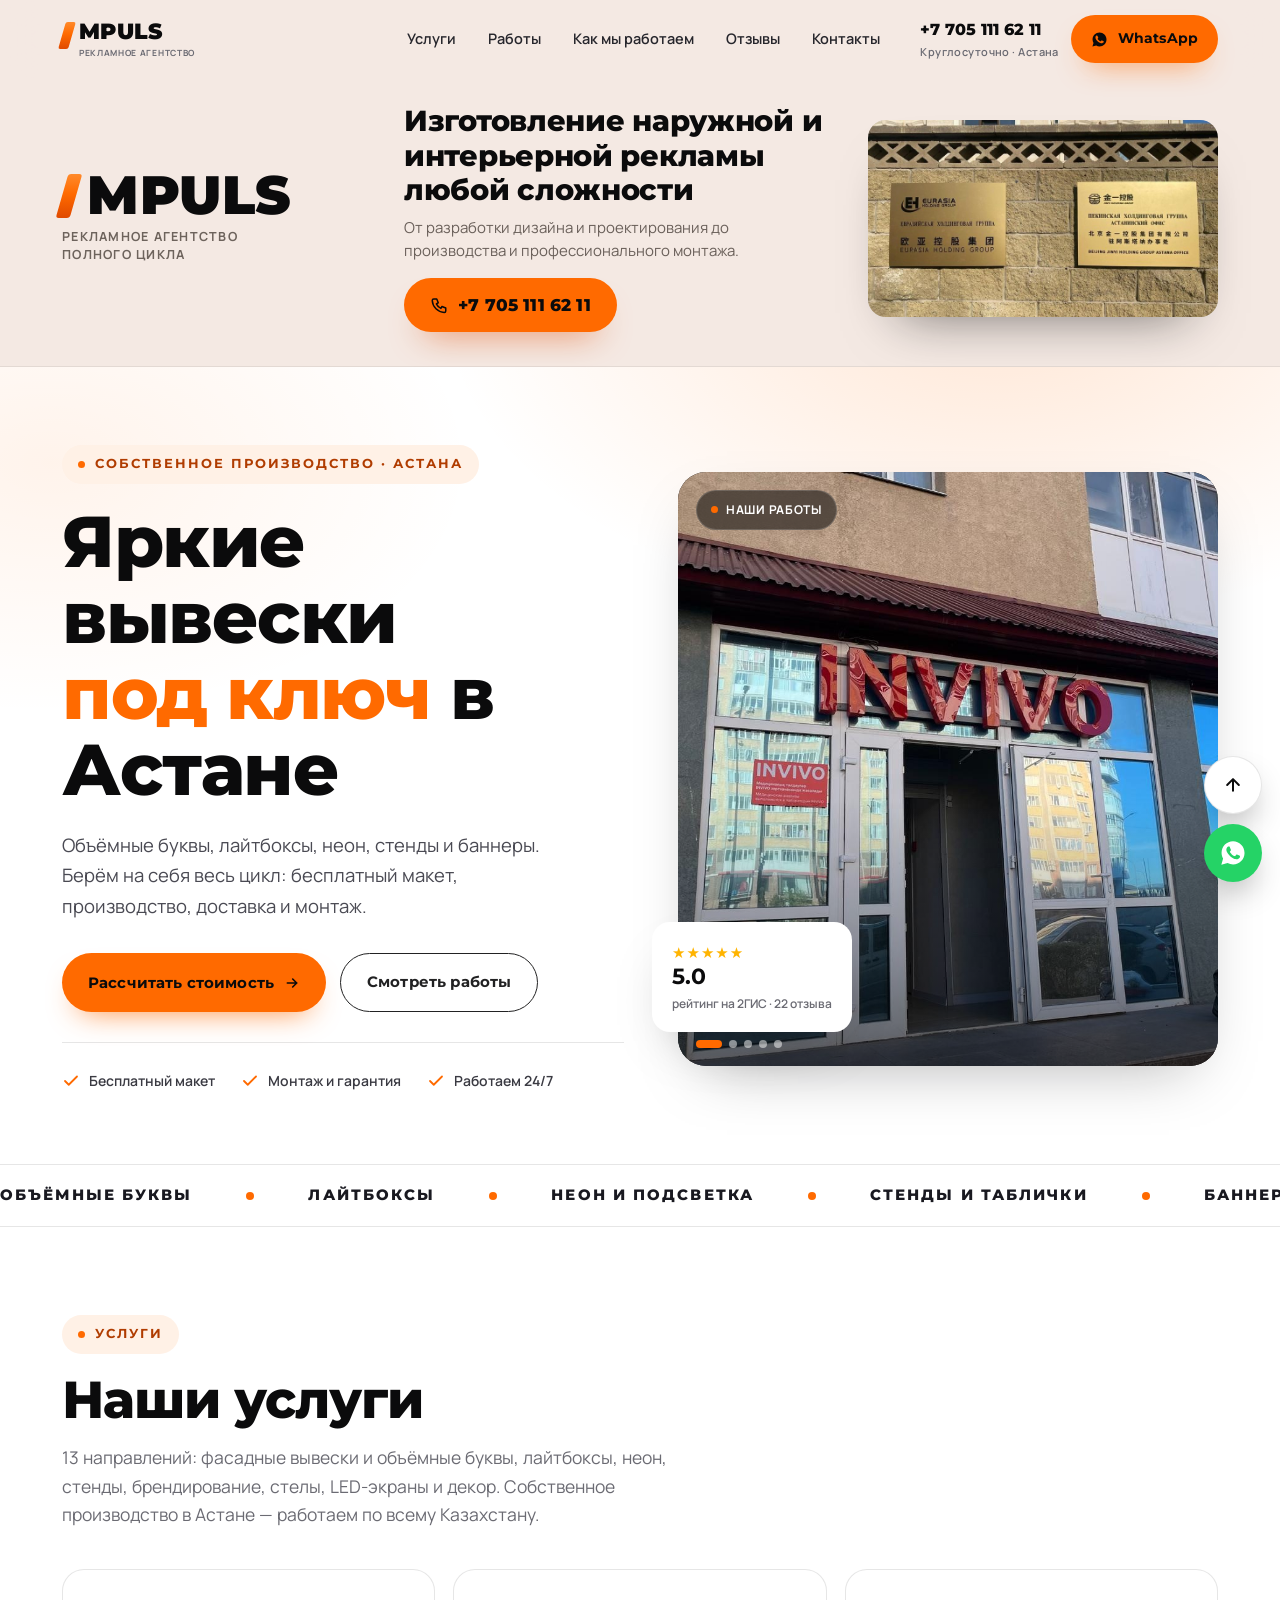
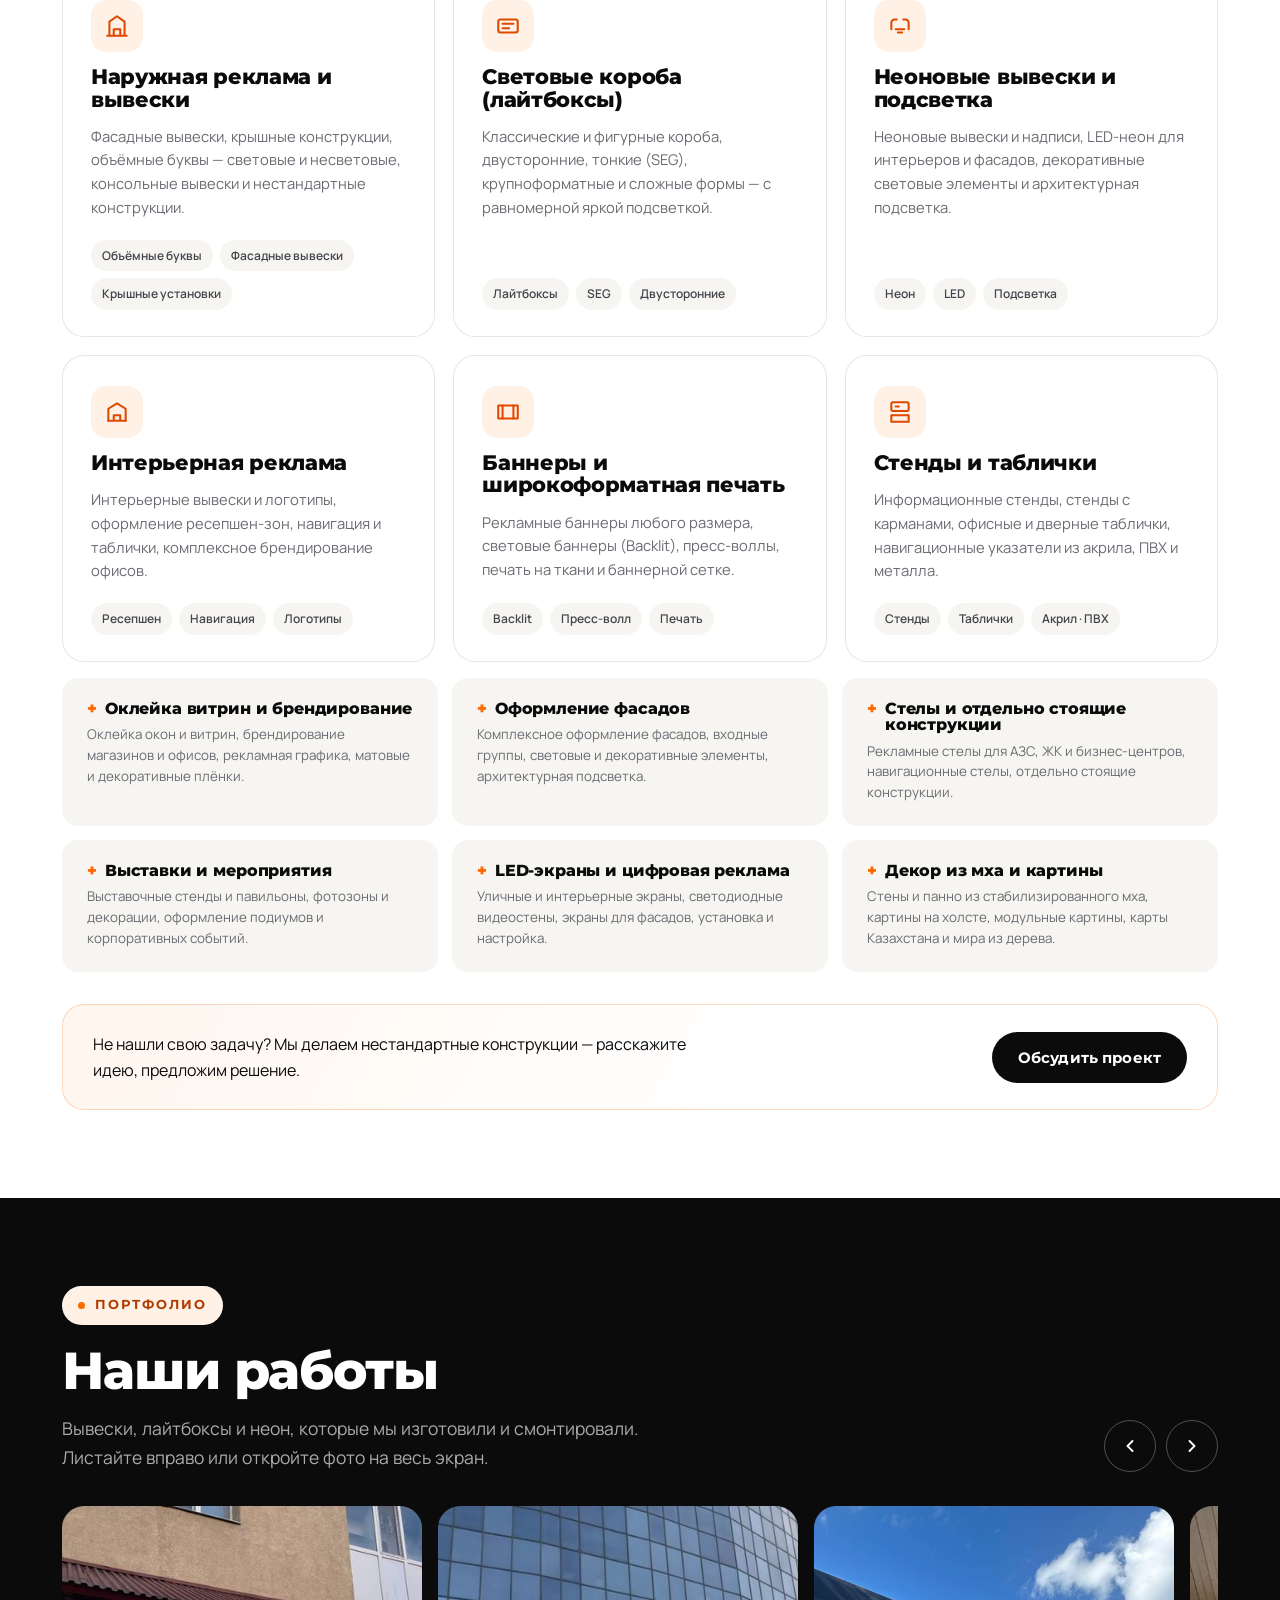
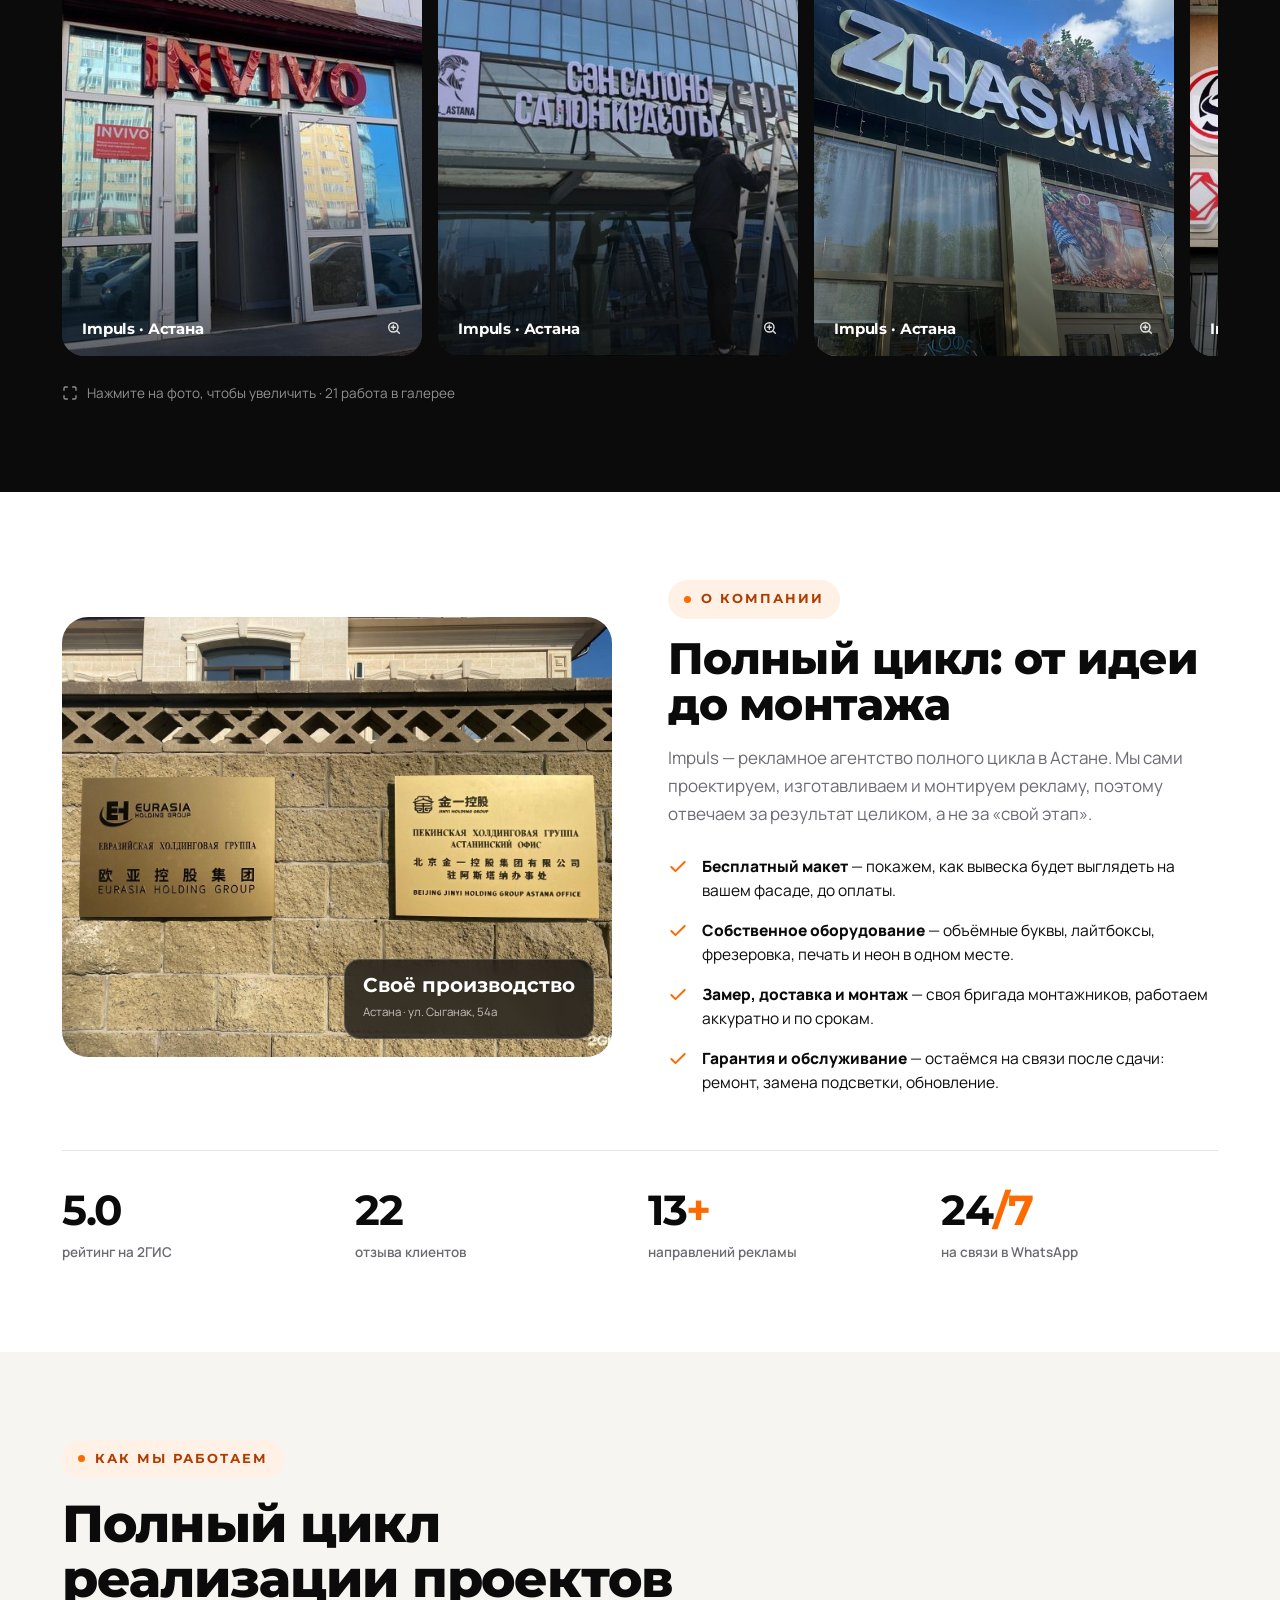
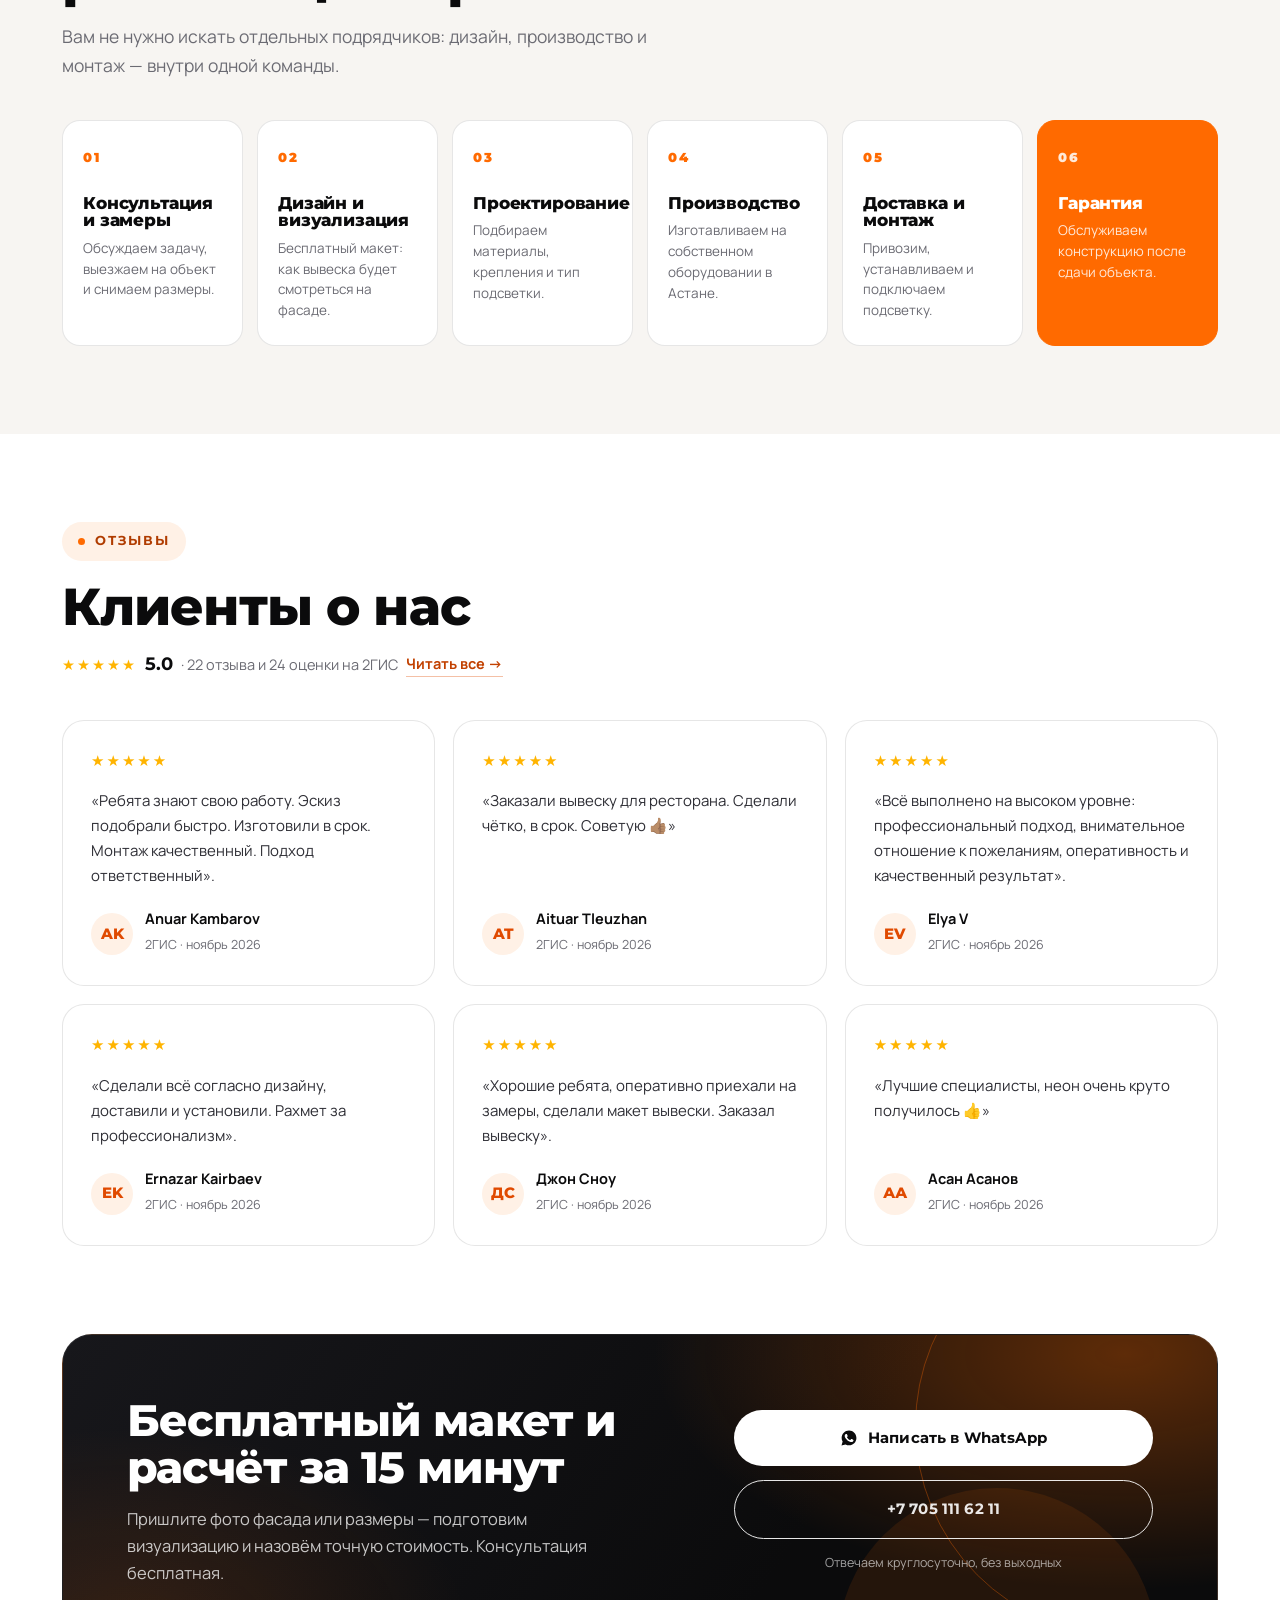
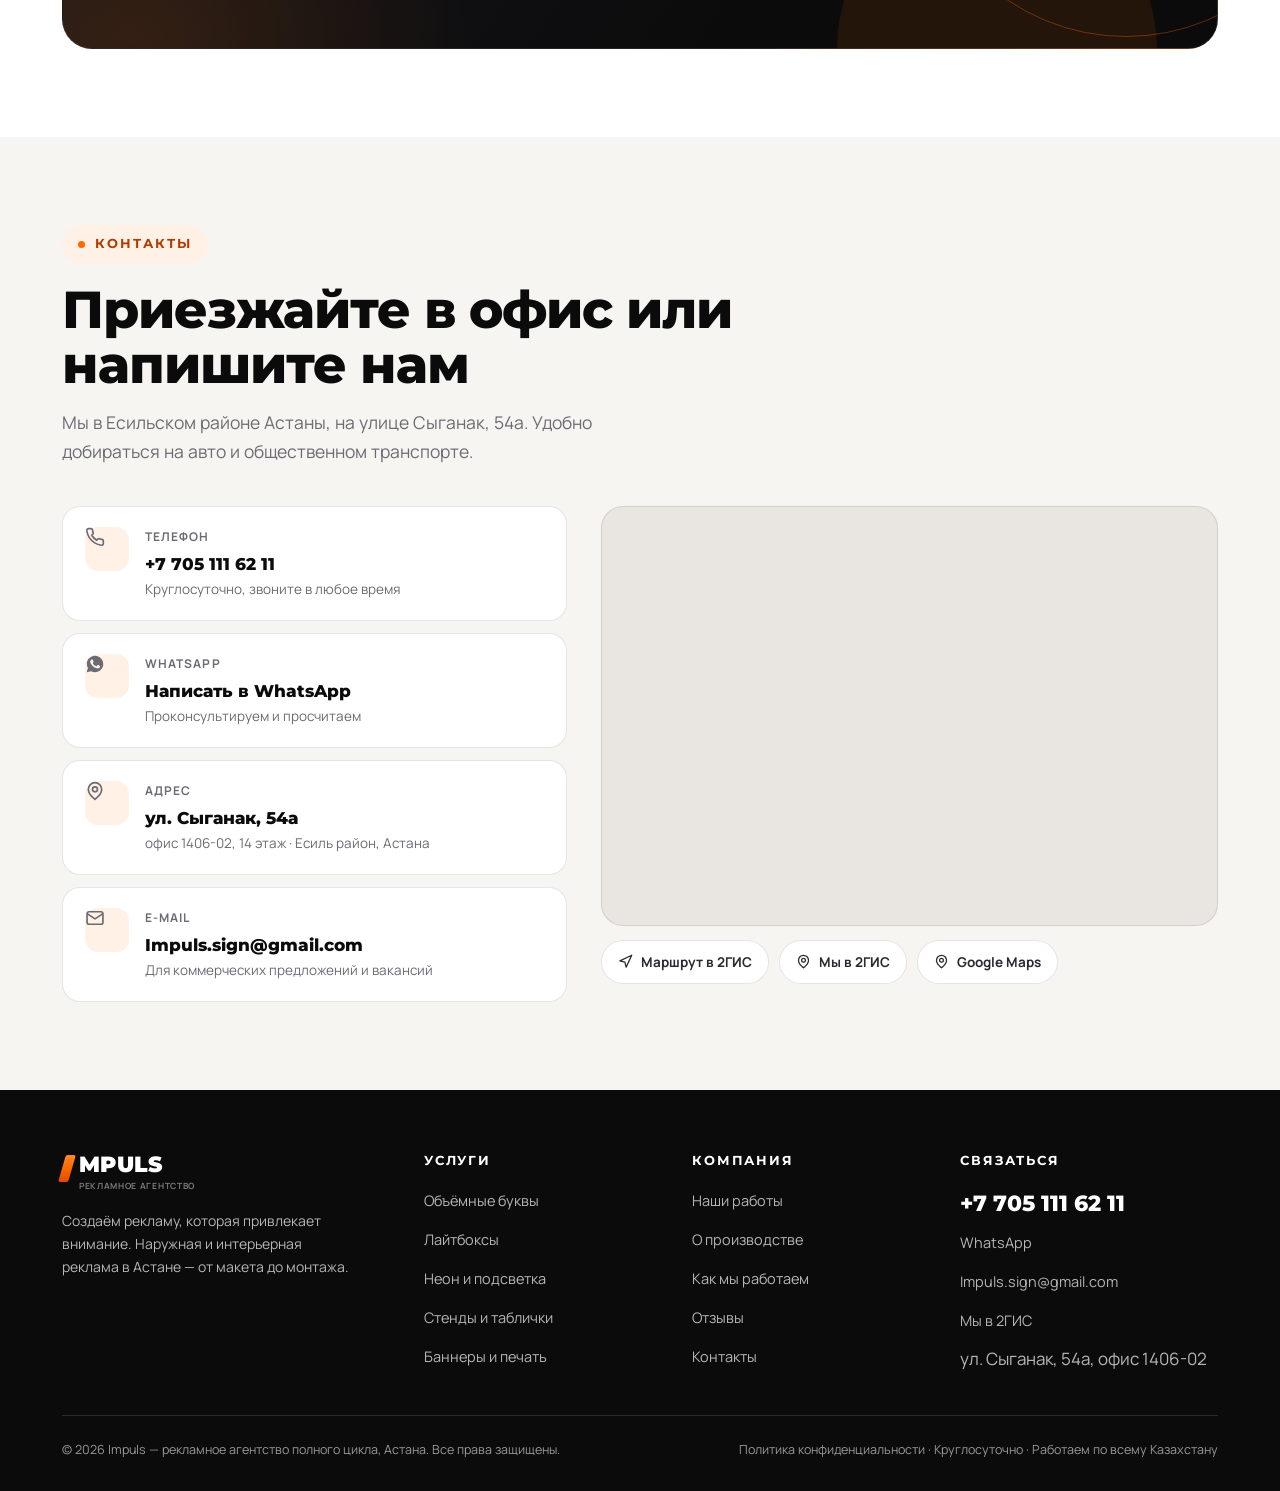
==== index.html @ c4c1d55e "Impuls landing: static site" ====
<!DOCTYPE html>
<html lang="ru">
<head>
<meta charset="utf-8">
<meta name="viewport" content="width=device-width, initial-scale=1">
<title>Impuls — вывески, лайтбоксы и наружная реклама под ключ в Астане</title>
<meta name="description" content="Impuls — рекламное агентство полного цикла в Астане. Объёмные буквы, лайтбоксы, неон, стенды, баннеры и LED-экраны. Собственное производство, бесплатный макет, монтаж и гарантия. ☎ +7 705 111 62 11">
<meta name="keywords" content="вывески Астана, объёмные буквы Астана, лайтбоксы Астана, неон Астана, наружная реклама Астана, изготовление вывесок, рекламное агентство Астана, стенды, баннеры, LED-экраны">
<meta name="theme-color" content="#0b0b0c">
<meta name="format-detection" content="telephone=no">
<link rel="canonical" href="https://impuls.kz/">

<meta property="og:type" content="website">
<meta property="og:locale" content="ru_KZ">
<meta property="og:site_name" content="Impuls">
<meta property="og:title" content="Impuls — яркие вывески под ключ в Астане">
<meta property="og:description" content="Объёмные буквы, лайтбоксы, неон, стенды и баннеры. Собственное производство, бесплатный макет, монтаж и гарантия. Работаем 24/7.">
<meta property="og:image" content="https://impuls.kz/assets/og-image.jpg">
<meta property="og:url" content="https://impuls.kz/">
<meta name="twitter:card" content="summary_large_image">

<link rel="icon" href="assets/favicon.svg" type="image/svg+xml">
<link rel="apple-touch-icon" href="assets/apple-touch-icon.png">
<link rel="manifest" href="site.webmanifest">

<link rel="preconnect" href="https://fonts.googleapis.com">
<link rel="preconnect" href="https://fonts.gstatic.com" crossorigin>
<link href="https://fonts.googleapis.com/css2?family=Manrope:wght@400;500;600;700;800&family=Montserrat:wght@700;800;900&display=swap" rel="stylesheet">
<link rel="stylesheet" href="assets/css/style.css">

<script type="application/ld+json">
{
  "@context": "https://schema.org",
  "@type": "AdvertisingAgency",
  "name": "Impuls",
  "alternateName": "Импульс — рекламное агентство полного цикла",
  "description": "Изготовление наружной и интерьерной рекламы в Астане: объёмные буквы, лайтбоксы, неон, стенды, баннеры, LED-экраны. Собственное производство, бесплатный макет, монтаж, гарантия.",
  "url": "https://impuls.kz/",
  "telephone": "+77051116211",
  "email": "Impuls.sign@gmail.com",
  "image": "https://impuls.kz/assets/og-image.jpg",
  "priceRange": "₸₸",
  "currenciesAccepted": "KZT",
  "address": {
    "@type": "PostalAddress",
    "streetAddress": "улица Сыганак, 54а, офис 1406-02, 14 этаж",
    "addressLocality": "Астана",
    "addressRegion": "Есиль район",
    "postalCode": "010017",
    "addressCountry": "KZ"
  },
  "geo": { "@type": "GeoCoordinates", "latitude": 51.124297, "longitude": 71.417986 },
  "openingHoursSpecification": {
    "@type": "OpeningHoursSpecification",
    "dayOfWeek": ["Monday","Tuesday","Wednesday","Thursday","Friday","Saturday","Sunday"],
    "opens": "00:00",
    "closes": "23:59"
  },
  "areaServed": { "@type": "City", "name": "Астана" },
  "sameAs": ["https://2gis.kz/astana/firm/70000001118900859"],
  "aggregateRating": { "@type": "AggregateRating", "ratingValue": "5.0", "reviewCount": "22", "bestRating": "5" }
}
</script>
</head>
<body id="top">

<a class="skip-link" href="#services">Перейти к услугам</a>

<!-- ================= HEADER ================= -->
<header class="header" id="header">
  <div class="container header__inner">
    <a class="logo" href="#top">
      <span class="logo__mark" aria-hidden="true"></span>
      <span class="logo__text">MPULS<span class="logo__sub">Рекламное агентство</span></span>
    </a>

    <nav class="nav" aria-label="Основная навигация">
      <a href="#services">Услуги</a>
      <a href="#works">Работы</a>
      <a href="#process">Как мы работаем</a>
      <a href="#reviews">Отзывы</a>
      <a href="#contacts">Контакты</a>
    </nav>

    <div class="header__actions">
      <a class="header__phone" href="tel:+77051116211">
        +7 705 111 62 11
        <span>Круглосуточно · Астана</span>
      </a>
      <a class="btn btn--wa" href="https://wa.me/77051116211?text=%D0%97%D0%B4%D1%80%D0%B0%D0%B2%D1%81%D1%82%D0%B2%D1%83%D0%B9%D1%82%D0%B5%21%20%D0%A5%D0%BE%D1%87%D1%83%20%D1%80%D0%B0%D1%81%D1%81%D1%87%D0%B8%D1%82%D0%B0%D1%82%D1%8C%20%D1%81%D1%82%D0%BE%D0%B8%D0%BC%D0%BE%D1%81%D1%82%D1%8C%20%D0%B2%D1%8B%D0%B2%D0%B5%D1%81%D0%BA%D0%B8" target="_blank" rel="noopener">
        <svg width="17" height="17" viewBox="0 0 24 24" fill="currentColor" aria-hidden="true"><path d="M12.04 2C6.6 2 2.2 6.4 2.2 11.84c0 1.74.46 3.44 1.32 4.94L2 22l5.34-1.4a9.8 9.8 0 0 0 4.7 1.2h.01c5.43 0 9.84-4.4 9.84-9.84C21.89 6.4 17.47 2 12.04 2Zm5.76 13.96c-.24.68-1.4 1.3-1.94 1.38-.5.08-1.12.11-1.8-.11-.42-.13-.96-.31-1.65-.6-2.9-1.25-4.79-4.16-4.93-4.35-.14-.19-1.18-1.57-1.18-3 0-1.42.75-2.12 1.02-2.4.27-.29.58-.36.78-.36.19 0 .39 0 .56.01.18.01.42-.07.66.5.24.58.82 2 .89 2.15.07.14.12.31.02.5-.1.19-.15.31-.29.48-.14.17-.3.38-.43.51-.14.14-.29.29-.12.57.17.29.74 1.22 1.59 1.98 1.09.97 2.01 1.27 2.29 1.41.29.14.46.12.63-.07.17-.19.72-.84.91-1.13.19-.29.39-.24.65-.14.26.09 1.67.79 1.96.93.29.14.48.22.55.34.07.12.07.68-.17 1.36Z"/></svg>
        WhatsApp
      </a>
      <button class="burger" id="burger" aria-label="Открыть меню" aria-expanded="false" aria-controls="mobileMenu">
        <span></span><span></span><span></span>
      </button>
    </div>
  </div>
</header>

<nav class="mobile-menu" id="mobileMenu" aria-label="Мобильная навигация">
  <a href="#services">Услуги</a>
  <a href="#works">Наши работы</a>
  <a href="#about">О производстве</a>
  <a href="#process">Как мы работаем</a>
  <a href="#reviews">Отзывы</a>
  <a href="#contacts">Контакты</a>
  <a class="btn" href="https://wa.me/77051116211?text=%D0%97%D0%B4%D1%80%D0%B0%D0%B2%D1%81%D1%82%D0%B2%D1%83%D0%B9%D1%82%D0%B5%21%20%D0%A5%D0%BE%D1%87%D1%83%20%D1%80%D0%B0%D1%81%D1%81%D1%87%D0%B8%D1%82%D0%B0%D1%82%D1%8C%20%D1%81%D1%82%D0%BE%D0%B8%D0%BC%D0%BE%D1%81%D1%82%D1%8C" target="_blank" rel="noopener">Написать в WhatsApp</a>
  <a class="btn btn--dark" href="tel:+77051116211">+7 705 111 62 11</a>
</nav>

<main>
<!-- ================= TOP PLATE (макет брендборда) ================= -->
<section class="plate" aria-label="Impuls — рекламное агентство полного цикла">
  <div class="container plate__inner">
    <div class="plate__brand">
      <span class="plate__logo">
        <span class="plate__mark" aria-hidden="true"></span>
        <span class="plate__word">MPULS</span>
      </span>
      <span class="plate__tagline">Рекламное агентство<br>полного цикла</span>
    </div>

    <div class="plate__copy">
      <p class="plate__title">Изготовление наружной и интерьерной рекламы любой сложности</p>
      <p class="plate__sub">От разработки дизайна и проектирования до производства и профессионального монтажа.</p>
      <a class="plate__phone" href="tel:+77051116211">
        <svg width="18" height="18" viewBox="0 0 24 24" fill="none" stroke="currentColor" stroke-width="2" stroke-linecap="round" stroke-linejoin="round" aria-hidden="true"><path d="M5 4h4l2 5-2.5 1.5a12 12 0 0 0 6 6L16 14l5 2v4a2 2 0 0 1-2 2A17 17 0 0 1 3 6a2 2 0 0 1 2-2Z"/></svg>
        +7 705 111 62 11
      </a>
    </div>

    <figure class="plate__photo">
      <img src="assets/plate.jpg" alt="Фасадная вывеска Impuls — наружная реклама в Астане" width="800" height="450" fetchpriority="high">
    </figure>
  </div>
</section>

<!-- ================= HERO ================= -->
<section class="hero">
  <div class="container hero__grid">
    <div class="hero__copy">
      <span class="eyebrow" data-reveal>Собственное производство · Астана</span>
      <h1 data-reveal>Яркие вывески <em>под ключ</em> в Астане</h1>
      <p class="hero__lead" data-reveal>Объёмные буквы, лайтбоксы, неон, стенды и баннеры. Берём на себя весь цикл: бесплатный макет, производство, доставка и монтаж.</p>

      <div class="hero__cta" data-reveal>
        <button class="btn" data-open-modal>
          Рассчитать стоимость
          <svg width="16" height="16" viewBox="0 0 24 24" fill="none" stroke="currentColor" stroke-width="2.4" stroke-linecap="round" aria-hidden="true"><path d="M5 12h14M13 6l6 6-6 6"/></svg>
        </button>
        <a class="btn btn--ghost" href="#works">
          Смотреть работы
        </a>
      </div>

      <div class="hero__trust" data-reveal>
        <div><svg width="18" height="18" viewBox="0 0 24 24" fill="none" stroke="currentColor" stroke-width="2.4" stroke-linecap="round" stroke-linejoin="round" aria-hidden="true"><path d="M20 6 9 17l-5-5"/></svg> Бесплатный макет</div>
        <div><svg width="18" height="18" viewBox="0 0 24 24" fill="none" stroke="currentColor" stroke-width="2.4" stroke-linecap="round" stroke-linejoin="round" aria-hidden="true"><path d="M20 6 9 17l-5-5"/></svg> Монтаж и гарантия</div>
        <div><svg width="18" height="18" viewBox="0 0 24 24" fill="none" stroke="currentColor" stroke-width="2.4" stroke-linecap="round" stroke-linejoin="round" aria-hidden="true"><path d="M20 6 9 17l-5-5"/></svg> Работаем 24/7</div>
      </div>
    </div>

    <div class="hero__visual" data-reveal>
      <div class="hero-slider" id="heroSlider">
        <span class="hero-slider__badge"><i></i> Наши работы</span>
        <div class="hero-slider__track" id="heroTrack">
          <div class="hero-slider__slide"><img src="assets/works/work-01.jpg" alt="Объёмные буквы на фасаде — работа Impuls, Астана" width="1280" height="960" fetchpriority="high"></div>
          <div class="hero-slider__slide"><img src="assets/works/work-06.jpg" alt="Световая вывеска магазина — работа Impuls" width="1440" height="1080" loading="lazy"></div>
          <div class="hero-slider__slide"><img src="assets/works/work-08.jpg" alt="Лайтбокс с подсветкой — работа Impuls" width="1440" height="1080" loading="lazy"></div>
          <div class="hero-slider__slide"><img src="assets/works/work-12.jpg" alt="Вывеска входной группы — работа Impuls" width="1440" height="968" loading="lazy"></div>
          <div class="hero-slider__slide"><img src="assets/works/work-16.jpg" alt="Неоновая вывеска в интерьере — работа Impuls" width="1440" height="1920" loading="lazy"></div>
        </div>
        <div class="hero-slider__dots" id="heroDots" role="tablist" aria-label="Фотографии работ"></div>
      </div>

      <div class="hero__float">
        <div>
          <span class="star">★★★★★</span>
          <strong>5.0</strong>
          <small>рейтинг на 2ГИС · 22 отзыва</small>
        </div>
      </div>
    </div>
  </div>
</section>

<!-- ================= MARQUEE ================= -->
<div class="marquee" aria-hidden="true">
  <div class="marquee__track">
    <span>Объёмные буквы</span><span>Лайтбоксы</span><span>Неон и подсветка</span><span>Стенды и таблички</span><span>Баннеры</span><span>LED-экраны</span><span>Брендирование</span><span>Монтаж</span>
    <span>Объёмные буквы</span><span>Лайтбоксы</span><span>Неон и подсветка</span><span>Стенды и таблички</span><span>Баннеры</span><span>LED-экраны</span><span>Брендирование</span><span>Монтаж</span>
  </div>
</div>

<!-- ================= SERVICES ================= -->
<section class="section" id="services">
  <div class="container">
    <div class="section-head" data-reveal>
      <span class="eyebrow">Услуги</span>
      <h2>Наши услуги</h2>
      <p>13 направлений: фасадные вывески и объёмные буквы, лайтбоксы, неон, стенды, брендирование, стелы, LED-экраны и декор. Собственное производство в Астане — работаем по всему Казахстану.</p>
    </div>

    <div class="services__grid">
      <article class="service" data-reveal>
        <div class="service__icon">
          <svg width="26" height="26" viewBox="0 0 24 24" fill="none" stroke="currentColor" stroke-width="1.9" stroke-linecap="round" stroke-linejoin="round" aria-hidden="true"><path d="M3 21h18M5 21V8l7-5 7 5v13"/><path d="M9 21v-6h6v6"/></svg>
        </div>
        <h3>Наружная реклама и вывески</h3>
        <p>Фасадные вывески, крышные конструкции, объёмные буквы — световые и несветовые, консольные вывески и нестандартные конструкции.</p>
        <div class="service__tags"><span>Объёмные буквы</span><span>Фасадные вывески</span><span>Крышные установки</span></div>
      </article>

      <article class="service" data-reveal>
        <div class="service__icon">
          <svg width="26" height="26" viewBox="0 0 24 24" fill="none" stroke="currentColor" stroke-width="1.9" stroke-linecap="round" stroke-linejoin="round" aria-hidden="true"><rect x="3" y="6" width="18" height="12" rx="2"/><path d="M7 10h10M7 14h6"/></svg>
        </div>
        <h3>Световые короба (лайтбоксы)</h3>
        <p>Классические и фигурные короба, двусторонние, тонкие (SEG), крупноформатные и сложные формы — с равномерной яркой подсветкой.</p>
        <div class="service__tags"><span>Лайтбоксы</span><span>SEG</span><span>Двусторонние</span></div>
      </article>

      <article class="service" data-reveal>
        <div class="service__icon">
          <svg width="26" height="26" viewBox="0 0 24 24" fill="none" stroke="currentColor" stroke-width="1.9" stroke-linecap="round" stroke-linejoin="round" aria-hidden="true"><path d="M4 15V9a3 3 0 0 1 3-3h2M20 15V9a3 3 0 0 0-3-3h-2"/><path d="M8 15h8M10 18h4"/></svg>
        </div>
        <h3>Неоновые вывески и подсветка</h3>
        <p>Неоновые вывески и надписи, LED-неон для интерьеров и фасадов, декоративные световые элементы и архитектурная подсветка.</p>
        <div class="service__tags"><span>Неон</span><span>LED</span><span>Подсветка</span></div>
      </article>

      <article class="service" data-reveal>
        <div class="service__icon">
          <svg width="26" height="26" viewBox="0 0 24 24" fill="none" stroke="currentColor" stroke-width="1.9" stroke-linecap="round" stroke-linejoin="round" aria-hidden="true"><path d="M4 20V9l8-5 8 5v11"/><path d="M4 20h16M9 20v-5h6v5"/></svg>
        </div>
        <h3>Интерьерная реклама</h3>
        <p>Интерьерные вывески и логотипы, оформление ресепшен-зон, навигация и таблички, комплексное брендирование офисов.</p>
        <div class="service__tags"><span>Ресепшен</span><span>Навигация</span><span>Логотипы</span></div>
      </article>

      <article class="service" data-reveal>
        <div class="service__icon">
          <svg width="26" height="26" viewBox="0 0 24 24" fill="none" stroke="currentColor" stroke-width="1.9" stroke-linecap="round" stroke-linejoin="round" aria-hidden="true"><path d="M3 6h18v12H3z"/><path d="M7 6v12M17 6v12"/></svg>
        </div>
        <h3>Баннеры и широкоформатная печать</h3>
        <p>Рекламные баннеры любого размера, световые баннеры (Backlit), пресс-воллы, печать на ткани и баннерной сетке.</p>
        <div class="service__tags"><span>Backlit</span><span>Пресс-волл</span><span>Печать</span></div>
      </article>

      <article class="service" data-reveal>
        <div class="service__icon">
          <svg width="26" height="26" viewBox="0 0 24 24" fill="none" stroke="currentColor" stroke-width="1.9" stroke-linecap="round" stroke-linejoin="round" aria-hidden="true"><rect x="4" y="3" width="16" height="8" rx="1.5"/><path d="M4 15h16v6H4zM8 7h3"/></svg>
        </div>
        <h3>Стенды и таблички</h3>
        <p>Информационные стенды, стенды с карманами, офисные и дверные таблички, навигационные указатели из акрила, ПВХ и металла.</p>
        <div class="service__tags"><span>Стенды</span><span>Таблички</span><span>Акрил · ПВХ</span></div>
      </article>
    </div>

    <div class="services__more">
      <div class="more-card" data-reveal>
        <h4>Оклейка витрин и брендирование</h4>
        <p>Оклейка окон и витрин, брендирование магазинов и офисов, рекламная графика, матовые и декоративные плёнки.</p>
      </div>
      <div class="more-card" data-reveal>
        <h4>Оформление фасадов</h4>
        <p>Комплексное оформление фасадов, входные группы, световые и декоративные элементы, архитектурная подсветка.</p>
      </div>
      <div class="more-card" data-reveal>
        <h4>Стелы и отдельно стоящие конструкции</h4>
        <p>Рекламные стелы для АЗС, ЖК и бизнес-центров, навигационные стелы, отдельно стоящие конструкции.</p>
      </div>
      <div class="more-card" data-reveal>
        <h4>Выставки и мероприятия</h4>
        <p>Выставочные стенды и павильоны, фотозоны и декорации, оформление подиумов и корпоративных событий.</p>
      </div>
      <div class="more-card" data-reveal>
        <h4>LED-экраны и цифровая реклама</h4>
        <p>Уличные и интерьерные экраны, светодиодные видеостены, экраны для фасадов, установка и настройка.</p>
      </div>
      <div class="more-card" data-reveal>
        <h4>Декор из мха и картины</h4>
        <p>Стены и панно из стабилизированного мха, картины на холсте, модульные картины, карты Казахстана и мира из дерева.</p>
      </div>
    </div>

    <div class="services__note" data-reveal>
      <p>Не нашли свою задачу? Мы делаем нестандартные конструкции — расскажите идею, предложим решение.</p>
      <button class="btn btn--dark" data-open-modal>Обсудить проект</button>
    </div>
  </div>
</section>

<!-- ================= WORKS ================= -->
<section class="section section--dark works" id="works">
  <div class="container">
    <div class="works__head" data-reveal>
      <div class="section-head">
        <span class="eyebrow">Портфолио</span>
        <h2>Наши работы</h2>
        <p>Вывески, лайтбоксы и неон, которые мы изготовили и смонтировали. Листайте вправо или откройте фото на весь экран.</p>
      </div>
      <div class="works__nav">
        <button class="round-btn" id="railPrev" aria-label="Предыдущие работы">
          <svg width="20" height="20" viewBox="0 0 24 24" fill="none" stroke="currentColor" stroke-width="2.2" stroke-linecap="round" stroke-linejoin="round" aria-hidden="true"><path d="M15 18 9 12l6-6"/></svg>
        </button>
        <button class="round-btn" id="railNext" aria-label="Следующие работы">
          <svg width="20" height="20" viewBox="0 0 24 24" fill="none" stroke="currentColor" stroke-width="2.2" stroke-linecap="round" stroke-linejoin="round" aria-hidden="true"><path d="m9 6 6 6-6 6"/></svg>
        </button>
      </div>
    </div>

    <div class="works__rail" id="worksRail"><!-- заполняется из JS --></div>

    <p class="works__hint">
      <svg width="16" height="16" viewBox="0 0 24 24" fill="none" stroke="currentColor" stroke-width="2" stroke-linecap="round" stroke-linejoin="round" aria-hidden="true"><path d="M8 3H5a2 2 0 0 0-2 2v3M16 3h3a2 2 0 0 1 2 2v3M8 21H5a2 2 0 0 1-2-2v-3M16 21h3a2 2 0 0 0 2-2v-3"/></svg>
      Нажмите на фото, чтобы увеличить · 21 работа в галерее
    </p>
  </div>
</section>

<!-- ================= ABOUT ================= -->
<section class="section" id="about">
  <div class="container">
    <div class="about__grid">
      <div class="about__media" data-reveal>
        <img src="assets/works/work-10.jpg" alt="Производство и монтаж вывесок Impuls в Астане" width="1440" height="1080" loading="lazy">
        <div class="about__badge">
          <strong>Своё производство</strong>
          <small>Астана · ул. Сыганак, 54а</small>
        </div>
      </div>

      <div data-reveal>
        <span class="eyebrow">О компании</span>
        <h2 style="font-size:clamp(28px,3.8vw,44px);margin:16px 0 16px">Полный цикл: от идеи до монтажа</h2>
        <p style="color:var(--muted)">Impuls — рекламное агентство полного цикла в Астане. Мы сами проектируем, изготавливаем и монтируем рекламу, поэтому отвечаем за результат целиком, а не за «свой этап».</p>

        <ul class="about__list">
          <li>
            <svg width="20" height="20" viewBox="0 0 24 24" fill="none" stroke="currentColor" stroke-width="2.4" stroke-linecap="round" stroke-linejoin="round" aria-hidden="true"><path d="M20 6 9 17l-5-5"/></svg>
            <div><strong>Бесплатный макет</strong> — покажем, как вывеска будет выглядеть на вашем фасаде, до оплаты.</div>
          </li>
          <li>
            <svg width="20" height="20" viewBox="0 0 24 24" fill="none" stroke="currentColor" stroke-width="2.4" stroke-linecap="round" stroke-linejoin="round" aria-hidden="true"><path d="M20 6 9 17l-5-5"/></svg>
            <div><strong>Собственное оборудование</strong> — объёмные буквы, лайтбоксы, фрезеровка, печать и неон в одном месте.</div>
          </li>
          <li>
            <svg width="20" height="20" viewBox="0 0 24 24" fill="none" stroke="currentColor" stroke-width="2.4" stroke-linecap="round" stroke-linejoin="round" aria-hidden="true"><path d="M20 6 9 17l-5-5"/></svg>
            <div><strong>Замер, доставка и монтаж</strong> — своя бригада монтажников, работаем аккуратно и по срокам.</div>
          </li>
          <li>
            <svg width="20" height="20" viewBox="0 0 24 24" fill="none" stroke="currentColor" stroke-width="2.4" stroke-linecap="round" stroke-linejoin="round" aria-hidden="true"><path d="M20 6 9 17l-5-5"/></svg>
            <div><strong>Гарантия и обслуживание</strong> — остаёмся на связи после сдачи: ремонт, замена подсветки, обновление.</div>
          </li>
        </ul>
      </div>
    </div>

    <div class="stats" data-reveal>
      <div class="stat"><strong>5.0</strong><small>рейтинг на 2ГИС</small></div>
      <div class="stat"><strong>22</strong><small>отзыва клиентов</small></div>
      <div class="stat"><strong>13<span>+</span></strong><small>направлений рекламы</small></div>
      <div class="stat"><strong>24<span>/7</span></strong><small>на связи в WhatsApp</small></div>
    </div>
  </div>
</section>

<!-- ================= PROCESS ================= -->
<section class="section section--paper" id="process">
  <div class="container">
    <div class="section-head" data-reveal>
      <span class="eyebrow">Как мы работаем</span>
      <h2>Полный цикл реализации проектов</h2>
      <p>Вам не нужно искать отдельных подрядчиков: дизайн, производство и монтаж — внутри одной команды.</p>
    </div>

    <div class="process__grid">
      <div class="step" data-reveal><span class="step__num">01</span><h3>Консультация и замеры</h3><p>Обсуждаем задачу, выезжаем на объект и снимаем размеры.</p></div>
      <div class="step" data-reveal><span class="step__num">02</span><h3>Дизайн и визуализация</h3><p>Бесплатный макет: как вывеска будет смотреться на фасаде.</p></div>
      <div class="step" data-reveal><span class="step__num">03</span><h3>Проектирование</h3><p>Подбираем материалы, крепления и тип подсветки.</p></div>
      <div class="step" data-reveal><span class="step__num">04</span><h3>Производство</h3><p>Изготавливаем на собственном оборудовании в Астане.</p></div>
      <div class="step" data-reveal><span class="step__num">05</span><h3>Доставка и монтаж</h3><p>Привозим, устанавливаем и подключаем подсветку.</p></div>
      <div class="step" data-reveal><span class="step__num">06</span><h3>Гарантия</h3><p>Обслуживаем конструкцию после сдачи объекта.</p></div>
    </div>
  </div>
</section>

<!-- ================= REVIEWS ================= -->
<section class="section" id="reviews">
  <div class="container">
    <div class="section-head" data-reveal>
      <span class="eyebrow">Отзывы</span>
      <h2>Клиенты о нас</h2>
      <div class="rating-inline">
        <span class="rating-inline__stars">★★★★★</span>
        <b>5.0</b>
        <span>· 22 отзыва и 24 оценки на 2ГИС</span>
        <a href="https://2gis.kz/astana/firm/70000001118900859" target="_blank" rel="noopener">Читать все →</a>
      </div>
    </div>

    <div class="reviews__grid">
      <article class="review" data-reveal>
        <div class="review__stars">★★★★★</div>
        <p>«Ребята знают свою работу. Эскиз подобрали быстро. Изготовили в срок. Монтаж качественный. Подход ответственный».</p>
        <div class="review__author">
          <div class="review__avatar">AK</div>
          <div><b>Anuar Kambarov</b><small>2ГИС · ноябрь 2026</small></div>
        </div>
      </article>

      <article class="review" data-reveal>
        <div class="review__stars">★★★★★</div>
        <p>«Заказали вывеску для ресторана. Сделали чётко, в срок. Советую 👍🏽»</p>
        <div class="review__author">
          <div class="review__avatar">AT</div>
          <div><b>Aituar Tleuzhan</b><small>2ГИС · ноябрь 2026</small></div>
        </div>
      </article>

      <article class="review" data-reveal>
        <div class="review__stars">★★★★★</div>
        <p>«Всё выполнено на высоком уровне: профессиональный подход, внимательное отношение к пожеланиям, оперативность и качественный результат».</p>
        <div class="review__author">
          <div class="review__avatar">EV</div>
          <div><b>Elya V</b><small>2ГИС · ноябрь 2026</small></div>
        </div>
      </article>

      <article class="review" data-reveal>
        <div class="review__stars">★★★★★</div>
        <p>«Сделали всё согласно дизайну, доставили и установили. Рахмет за профессионализм».</p>
        <div class="review__author">
          <div class="review__avatar">EK</div>
          <div><b>Ernazar Kairbaev</b><small>2ГИС · ноябрь 2026</small></div>
        </div>
      </article>

      <article class="review" data-reveal>
        <div class="review__stars">★★★★★</div>
        <p>«Хорошие ребята, оперативно приехали на замеры, сделали макет вывески. Заказал вывеску».</p>
        <div class="review__author">
          <div class="review__avatar">ДС</div>
          <div><b>Джон Сноу</b><small>2ГИС · ноябрь 2026</small></div>
        </div>
      </article>

      <article class="review" data-reveal>
        <div class="review__stars">★★★★★</div>
        <p>«Лучшие специалисты, неон очень круто получилось 👍»</p>
        <div class="review__author">
          <div class="review__avatar">АА</div>
          <div><b>Асан Асанов</b><small>2ГИС · ноябрь 2026</small></div>
        </div>
      </article>
    </div>
  </div>
</section>

<!-- ================= CTA ================= -->
<section class="section" style="padding-top:0">
  <div class="container">
    <div class="cta" data-reveal>
      <div>
        <h2>Бесплатный макет и расчёт за 15 минут</h2>
        <p>Пришлите фото фасада или размеры — подготовим визуализацию и назовём точную стоимость. Консультация бесплатная.</p>
      </div>
      <div class="cta__actions">
        <a class="btn btn--light" href="https://wa.me/77051116211?text=%D0%97%D0%B4%D1%80%D0%B0%D0%B2%D1%81%D1%82%D0%B2%D1%83%D0%B9%D1%82%D0%B5%21%20%D0%9D%D1%83%D0%B6%D0%B5%D0%BD%20%D0%B1%D0%B5%D1%81%D0%BF%D0%BB%D0%B0%D1%82%D0%BD%D1%8B%D0%B9%20%D0%BC%D0%B0%D0%BA%D0%B5%D1%82%20%D0%B8%20%D1%80%D0%B0%D1%81%D1%87%D1%91%D1%82" target="_blank" rel="noopener">
          <svg width="18" height="18" viewBox="0 0 24 24" fill="currentColor" aria-hidden="true"><path d="M12.04 2C6.6 2 2.2 6.4 2.2 11.84c0 1.74.46 3.44 1.32 4.94L2 22l5.34-1.4a9.8 9.8 0 0 0 4.7 1.2h.01c5.43 0 9.84-4.4 9.84-9.84C21.89 6.4 17.47 2 12.04 2Zm5.76 13.96c-.24.68-1.4 1.3-1.94 1.38-.5.08-1.12.11-1.8-.11-.42-.13-.96-.31-1.65-.6-2.9-1.25-4.79-4.16-4.93-4.35-.14-.19-1.18-1.57-1.18-3 0-1.42.75-2.12 1.02-2.4.27-.29.58-.36.78-.36.19 0 .39 0 .56.01.18.01.42-.07.66.5.24.58.82 2 .89 2.15.07.14.12.31.02.5-.1.19-.15.31-.29.48-.14.17-.3.38-.43.51-.14.14-.29.29-.12.57.17.29.74 1.22 1.59 1.98 1.09.97 2.01 1.27 2.29 1.41.29.14.46.12.63-.07.17-.19.72-.84.91-1.13.19-.29.39-.24.65-.14.26.09 1.67.79 1.96.93.29.14.48.22.55.34.07.12.07.68-.17 1.36Z"/></svg>
          Написать в WhatsApp
        </a>
        <a class="btn btn--ghost" href="tel:+77051116211">+7 705 111 62 11</a>
        <span class="cta__note">Отвечаем круглосуточно, без выходных</span>
      </div>
    </div>
  </div>
</section>

<!-- ================= CONTACTS ================= -->
<section class="section section--paper" id="contacts">
  <div class="container">
    <div class="section-head" data-reveal>
      <span class="eyebrow">Контакты</span>
      <h2>Приезжайте в офис или напишите нам</h2>
      <p>Мы в Есильском районе Астаны, на улице Сыганак, 54а. Удобно добираться на авто и общественном транспорте.</p>
    </div>

    <div class="contacts__grid">
      <div>
        <div class="contact-list">
          <a class="contact-item" href="tel:+77051116211">
            <span class="contact-item__icon">
              <svg width="20" height="20" viewBox="0 0 24 24" fill="none" stroke="currentColor" stroke-width="2" stroke-linecap="round" stroke-linejoin="round" aria-hidden="true"><path d="M22 16.9v3a2 2 0 0 1-2.2 2 19.8 19.8 0 0 1-8.6-3.1 19.5 19.5 0 0 1-6-6A19.8 19.8 0 0 1 2.1 4.2 2 2 0 0 1 4.1 2h3a2 2 0 0 1 2 1.7c.1 1 .4 1.9.7 2.8a2 2 0 0 1-.5 2.1L8.1 9.9a16 16 0 0 0 6 6l1.3-1.3a2 2 0 0 1 2.1-.4c.9.3 1.8.6 2.8.7a2 2 0 0 1 1.7 2Z"/></svg>
            </span>
            <div>
              <small>Телефон</small>
              <b>+7 705 111 62 11</b>
              <span>Круглосуточно, звоните в любое время</span>
            </div>
          </a>

          <a class="contact-item" href="https://wa.me/77051116211" target="_blank" rel="noopener">
            <span class="contact-item__icon">
              <svg width="20" height="20" viewBox="0 0 24 24" fill="currentColor" aria-hidden="true"><path d="M12.04 2C6.6 2 2.2 6.4 2.2 11.84c0 1.74.46 3.44 1.32 4.94L2 22l5.34-1.4a9.8 9.8 0 0 0 4.7 1.2h.01c5.43 0 9.84-4.4 9.84-9.84C21.89 6.4 17.47 2 12.04 2Zm5.76 13.96c-.24.68-1.4 1.3-1.94 1.38-.5.08-1.12.11-1.8-.11-.42-.13-.96-.31-1.65-.6-2.9-1.25-4.79-4.16-4.93-4.35-.14-.19-1.18-1.57-1.18-3 0-1.42.75-2.12 1.02-2.4.27-.29.58-.36.78-.36.19 0 .39 0 .56.01.18.01.42-.07.66.5.24.58.82 2 .89 2.15.07.14.12.31.02.5-.1.19-.15.31-.29.48-.14.17-.3.38-.43.51-.14.14-.29.29-.12.57.17.29.74 1.22 1.59 1.98 1.09.97 2.01 1.27 2.29 1.41.29.14.46.12.63-.07.17-.19.72-.84.91-1.13.19-.29.39-.24.65-.14.26.09 1.67.79 1.96.93.29.14.48.22.55.34.07.12.07.68-.17 1.36Z"/></svg>
            </span>
            <div>
              <small>WhatsApp</small>
              <b>Написать в WhatsApp</b>
              <span>Проконсультируем и просчитаем</span>
            </div>
          </a>

          <div class="contact-item">
            <span class="contact-item__icon">
              <svg width="20" height="20" viewBox="0 0 24 24" fill="none" stroke="currentColor" stroke-width="2" stroke-linecap="round" stroke-linejoin="round" aria-hidden="true"><path d="M20 10c0 6-8 12-8 12s-8-6-8-12a8 8 0 0 1 16 0Z"/><circle cx="12" cy="10" r="3"/></svg>
            </span>
            <div>
              <small>Адрес</small>
              <b>ул. Сыганак, 54а</b>
              <span>офис 1406-02, 14 этаж · Есиль район, Астана</span>
            </div>
          </div>

          <a class="contact-item" href="mailto:Impuls.sign@gmail.com">
            <span class="contact-item__icon">
              <svg width="20" height="20" viewBox="0 0 24 24" fill="none" stroke="currentColor" stroke-width="2" stroke-linecap="round" stroke-linejoin="round" aria-hidden="true"><rect x="2.5" y="4.5" width="19" height="15" rx="2.5"/><path d="m3 7 9 6 9-6"/></svg>
            </span>
            <div>
              <small>E-mail</small>
              <b>Impuls.sign@gmail.com</b>
              <span>Для коммерческих предложений и вакансий</span>
            </div>
          </a>
        </div>
      </div>

      <div>
        <div class="map-wrap">
          <iframe
            src="https://yandex.ru/map-widget/v1/?ll=71.417986%2C51.124297&z=17&pt=71.417986,51.124297,pm2rdm&lang=ru_RU"
            title="Impuls на карте — улица Сыганак, 54а, Астана"
            loading="lazy"
            allowfullscreen></iframe>
        </div>
        <div class="map-actions">
          <a href="https://2gis.kz/astana/directions/points/%7C71.417986%2C51.124297" target="_blank" rel="noopener">
            <svg width="15" height="15" viewBox="0 0 24 24" fill="none" stroke="currentColor" stroke-width="2" stroke-linecap="round" stroke-linejoin="round" aria-hidden="true"><path d="m3 11 19-9-9 19-2-8-8-2Z"/></svg>
            Маршрут в 2ГИС
          </a>
          <a href="https://2gis.kz/astana/firm/70000001118900859" target="_blank" rel="noopener">
            <svg width="15" height="15" viewBox="0 0 24 24" fill="none" stroke="currentColor" stroke-width="2" stroke-linecap="round" stroke-linejoin="round" aria-hidden="true"><path d="M20 10c0 6-8 12-8 12s-8-6-8-12a8 8 0 0 1 16 0Z"/><circle cx="12" cy="10" r="3"/></svg>
            Мы в 2ГИС
          </a>
          <a href="https://www.google.com/maps?q=51.124297,71.417986" target="_blank" rel="noopener">
            <svg width="15" height="15" viewBox="0 0 24 24" fill="none" stroke="currentColor" stroke-width="2" stroke-linecap="round" stroke-linejoin="round" aria-hidden="true"><path d="M20 10c0 6-8 12-8 12s-8-6-8-12a8 8 0 0 1 16 0Z"/><circle cx="12" cy="10" r="3"/></svg>
            Google Maps
          </a>
        </div>
      </div>
    </div>
  </div>
</section>
</main>

<!-- ================= FOOTER ================= -->
<footer class="footer">
  <div class="container">
    <div class="footer__grid">
      <div>
        <a class="logo" href="#top">
          <span class="logo__mark" aria-hidden="true"></span>
          <span class="logo__text">MPULS<span class="logo__sub">Рекламное агентство</span></span>
        </a>
        <p class="footer__about">Создаём рекламу, которая привлекает внимание. Наружная и интерьерная реклама в Астане — от макета до монтажа.</p>
      </div>

      <div>
        <h3>Услуги</h3>
        <ul>
          <li><a href="#services">Объёмные буквы</a></li>
          <li><a href="#services">Лайтбоксы</a></li>
          <li><a href="#services">Неон и подсветка</a></li>
          <li><a href="#services">Стенды и таблички</a></li>
          <li><a href="#services">Баннеры и печать</a></li>
        </ul>
      </div>

      <div>
        <h3>Компания</h3>
        <ul>
          <li><a href="#works">Наши работы</a></li>
          <li><a href="#about">О производстве</a></li>
          <li><a href="#process">Как мы работаем</a></li>
          <li><a href="#reviews">Отзывы</a></li>
          <li><a href="#contacts">Контакты</a></li>
        </ul>
      </div>

      <div>
        <h3>Связаться</h3>
        <a class="footer__phone" href="tel:+77051116211">+7 705 111 62 11</a>
        <ul>
          <li><a href="https://wa.me/77051116211" target="_blank" rel="noopener">WhatsApp</a></li>
          <li><a href="mailto:Impuls.sign@gmail.com">Impuls.sign@gmail.com</a></li>
          <li><a href="https://2gis.kz/astana/firm/70000001118900859" target="_blank" rel="noopener">Мы в 2ГИС</a></li>
          <li><span>ул. Сыганак, 54а, офис 1406-02</span></li>
        </ul>
      </div>
    </div>

    <div class="footer__bottom">
      <span>© <span id="year">2026</span> Impuls — рекламное агентство полного цикла, Астана. Все права защищены.</span>
      <span><a href="privacy.html">Политика конфиденциальности</a> · Круглосуточно · Работаем по всему Казахстану</span>
    </div>
  </div>
</footer>

<!-- ================= FLOATING ================= -->
<div class="fab">
  <button class="fab__btn fab__btn--top" id="toTop" aria-label="Наверх">
    <svg width="20" height="20" viewBox="0 0 24 24" fill="none" stroke="currentColor" stroke-width="2.4" stroke-linecap="round" stroke-linejoin="round" aria-hidden="true"><path d="M12 19V5M5 12l7-7 7 7"/></svg>
  </button>
  <a class="fab__btn fab__btn--wa" href="https://wa.me/77051116211?text=%D0%97%D0%B4%D1%80%D0%B0%D0%B2%D1%81%D1%82%D0%B2%D1%83%D0%B9%D1%82%D0%B5%21%20%D0%A5%D0%BE%D1%87%D1%83%20%D0%BA%D0%BE%D0%BD%D1%81%D1%83%D0%BB%D1%8C%D1%82%D0%B0%D1%86%D0%B8%D1%8E" target="_blank" rel="noopener" aria-label="Написать в WhatsApp">
    <svg width="28" height="28" viewBox="0 0 24 24" fill="currentColor" aria-hidden="true"><path d="M12.04 2C6.6 2 2.2 6.4 2.2 11.84c0 1.74.46 3.44 1.32 4.94L2 22l5.34-1.4a9.8 9.8 0 0 0 4.7 1.2h.01c5.43 0 9.84-4.4 9.84-9.84C21.89 6.4 17.47 2 12.04 2Zm5.76 13.96c-.24.68-1.4 1.3-1.94 1.38-.5.08-1.12.11-1.8-.11-.42-.13-.96-.31-1.65-.6-2.9-1.25-4.79-4.16-4.93-4.35-.14-.19-1.18-1.57-1.18-3 0-1.42.75-2.12 1.02-2.4.27-.29.58-.36.78-.36.19 0 .39 0 .56.01.18.01.42-.07.66.5.24.58.82 2 .89 2.15.07.14.12.31.02.5-.1.19-.15.31-.29.48-.14.17-.3.38-.43.51-.14.14-.29.29-.12.57.17.29.74 1.22 1.59 1.98 1.09.97 2.01 1.27 2.29 1.41.29.14.46.12.63-.07.17-.19.72-.84.91-1.13.19-.29.39-.24.65-.14.26.09 1.67.79 1.96.93.29.14.48.22.55.34.07.12.07.68-.17 1.36Z"/></svg>
  </a>
</div>

<!-- ================= LIGHTBOX ================= -->
<div class="lightbox" id="lightbox" role="dialog" aria-modal="true" aria-label="Просмотр работ">
  <button class="lightbox__close" id="lbClose" aria-label="Закрыть">
    <svg width="22" height="22" viewBox="0 0 24 24" fill="none" stroke="currentColor" stroke-width="2.2" stroke-linecap="round" aria-hidden="true"><path d="M18 6 6 18M6 6l12 12"/></svg>
  </button>
  <button class="lightbox__prev" id="lbPrev" aria-label="Предыдущее фото">
    <svg width="22" height="22" viewBox="0 0 24 24" fill="none" stroke="currentColor" stroke-width="2.2" stroke-linecap="round" stroke-linejoin="round" aria-hidden="true"><path d="M15 18 9 12l6-6"/></svg>
  </button>
  <img class="lightbox__img" id="lbImg" alt="Работа Impuls">
  <button class="lightbox__next" id="lbNext" aria-label="Следующее фото">
    <svg width="22" height="22" viewBox="0 0 24 24" fill="none" stroke="currentColor" stroke-width="2.2" stroke-linecap="round" stroke-linejoin="round" aria-hidden="true"><path d="m9 6 6 6-6 6"/></svg>
  </button>
  <span class="lightbox__count" id="lbCount"></span>
</div>

<!-- ================= MODAL ================= -->
<div class="modal" id="modal" role="dialog" aria-modal="true" aria-labelledby="modalTitle">
  <div class="modal__box">
    <button class="modal__close" id="modalClose" aria-label="Закрыть">
      <svg width="18" height="18" viewBox="0 0 24 24" fill="none" stroke="currentColor" stroke-width="2.2" stroke-linecap="round" aria-hidden="true"><path d="M18 6 6 18M6 6l12 12"/></svg>
    </button>
    <h3 id="modalTitle">Рассчитать стоимость</h3>
    <p class="sub">Заполните поля — отправьте заявку в WhatsApp, и мы ответим с расчётом и макетом.</p>

    <form id="leadForm" novalidate>
      <div class="field">
        <label for="leadName">Как вас зовут</label>
        <input id="leadName" name="name" type="text" placeholder="Имя" autocomplete="name">
      </div>
      <div class="field">
        <label for="leadPhone">Телефон</label>
        <input id="leadPhone" name="phone" type="tel" placeholder="+7 700 000 00 00" autocomplete="tel" inputmode="tel">
      </div>
      <div class="field">
        <label for="leadService">Что нужно</label>
        <select id="leadService" name="service">
          <option>Объёмные буквы</option>
          <option>Вывеска / лайтбокс</option>
          <option>Неон и подсветка</option>
          <option>Стенды и таблички</option>
          <option>Баннеры и печать</option>
          <option>Брендирование / оклейка</option>
          <option>LED-экран</option>
          <option>Другое</option>
        </select>
      </div>
      <div class="field">
        <label for="leadComment">Комментарий</label>
        <textarea id="leadComment" name="comment" placeholder="Размеры, адрес объекта, ссылка на фото фасада…"></textarea>
      </div>
      <button class="btn" type="submit">Отправить в WhatsApp</button>
      <p class="hint">Нажимая кнопку, вы соглашаетесь на обработку персональных данных согласно <a href="privacy.html" style="color:var(--orange-deep);font-weight:700">политике конфиденциальности</a>.</p>
    </form>
  </div>
</div>

<script src="assets/js/app.js"></script>
</body>
</html>
---- assets/css/style.css ----
﻿/* ============================================================
   IMPULS — рекламное агентство полного цикла, Астана
   Палитра: белый / оранжевый / чёрный
   ============================================================ */

:root {
  --white: #ffffff;
  --paper: #f7f5f2;
  --ink: #0b0b0c;
  --ink-soft: #16161a;
  --muted: #6b6b73;
  --line: rgba(11, 11, 12, 0.1);
  --orange: #ff6a00;
  --orange-deep: #e04a00;
  --orange-soft: #fff1e6;
  --radius: 22px;
  --radius-sm: 14px;
  --shadow: 0 24px 60px -28px rgba(11, 11, 12, 0.35);
  --shadow-soft: 0 18px 40px -30px rgba(11, 11, 12, 0.45);
  --container: 1200px;
  --font-display: "Montserrat", "Segoe UI", system-ui, -apple-system, sans-serif;
  --font-body: "Manrope", "Segoe UI", system-ui, -apple-system, sans-serif;
  --ease: cubic-bezier(0.22, 1, 0.36, 1);
}

* { box-sizing: border-box; }

html {
  scroll-behavior: smooth;
  scroll-padding-top: 96px;
  -webkit-text-size-adjust: 100%;
}

body {
  margin: 0;
  font-family: var(--font-body);
  font-size: 17px;
  line-height: 1.65;
  color: var(--ink);
  background: var(--white);
  overflow-x: hidden;
  -webkit-font-smoothing: antialiased;
}

img { max-width: 100%; display: block; }

a { color: inherit; text-decoration: none; }

button { font-family: inherit; }

h1, h2, h3, h4 {
  font-family: var(--font-display);
  font-weight: 800;
  line-height: 1.06;
  letter-spacing: -0.02em;
  margin: 0;
}

p { margin: 0; }

.container {
  width: 100%;
  max-width: var(--container);
  margin: 0 auto;
  padding: 0 22px;
}

.section { padding: 88px 0; position: relative; }

.eyebrow {
  display: inline-flex;
  align-items: center;
  gap: 10px;
  font-family: var(--font-display);
  font-size: 12.5px;
  font-weight: 700;
  letter-spacing: 0.16em;
  text-transform: uppercase;
  color: #b03c00;
  background: var(--orange-soft);
  border-radius: 999px;
  padding: 9px 16px;
}

.eyebrow::before {
  content: "";
  width: 7px;
  height: 7px;
  border-radius: 50%;
  background: var(--orange);
}

.section-head {
  max-width: 720px;
  margin-bottom: 40px;
}

.section-head h2 {
  font-size: clamp(30px, 4.4vw, 52px);
  margin: 18px 0 16px;
}

.section-head p {
  color: var(--muted);
  font-size: 17.5px;
  max-width: 620px;
}

.section--dark {
  background: var(--ink);
  color: var(--white);
}

.section--dark .section-head p { color: rgba(255, 255, 255, 0.66); }

.section--paper { background: var(--paper); }

/* ---------- Buttons ---------- */

.btn {
  --btn-bg: var(--orange);
  --btn-color: var(--ink);
  display: inline-flex;
  align-items: center;
  justify-content: center;
  gap: 10px;
  padding: 16px 26px;
  border-radius: 999px;
  border: 0;
  background: var(--btn-bg);
  color: var(--btn-color);
  font-family: var(--font-display);
  font-weight: 700;
  font-size: 15px;
  letter-spacing: 0.01em;
  cursor: pointer;
  transition: transform 0.3s var(--ease), box-shadow 0.3s var(--ease), background 0.25s;
  box-shadow: 0 14px 30px -16px rgba(255, 106, 0, 0.85);
  white-space: nowrap;
}

.btn:hover { transform: translateY(-2px); background: var(--orange-deep); }
.btn:active { transform: translateY(0); }
.btn svg { flex: none; }

.btn--ghost {
  --btn-bg: transparent;
  --btn-color: currentColor;
  border: 1.5px solid currentColor;
  box-shadow: none;
  opacity: 0.9;
}

.btn--ghost:hover { background: rgba(255, 255, 255, 0.08); opacity: 1; }

.btn--dark { --btn-bg: var(--ink); --btn-color: #fff; box-shadow: none; }
.btn--dark:hover { background: #000; }

.btn--light { --btn-bg: #fff; --btn-color: var(--ink); box-shadow: none; }
.btn--light:hover { background: #f1f1f1; }

/* ---------- Header ---------- */

.header {
  position: fixed;
  inset: 0 0 auto 0;
  z-index: 90;
  background: rgba(255, 255, 255, 0.82);
  backdrop-filter: saturate(160%) blur(18px);
  -webkit-backdrop-filter: saturate(160%) blur(18px);
  border-bottom: 1px solid transparent;
  transition: border-color 0.3s, box-shadow 0.3s, background 0.3s;
}

.header.is-stuck {
  border-bottom-color: var(--line);
  box-shadow: 0 10px 30px -24px rgba(0, 0, 0, 0.5);
}

.header__inner {
  display: flex;
  align-items: center;
  gap: 26px;
  height: 78px;
}

.logo {
  display: inline-flex;
  align-items: flex-start;
  gap: 7px;
  flex: none;
}

/* оранжевая «косая черта» вместо буквы I — фирменный знак Impuls */
.logo__mark {
  display: block;
  width: 10px;
  height: 27px;
  background: linear-gradient(180deg, #ff8a2b, var(--orange) 45%, var(--orange-deep));
  transform: skewX(-16deg);
  border-radius: 2px;
  flex: none;
  margin-top: 1px;
}

.logo__text {
  font-family: var(--font-display);
  font-weight: 900;
  font-size: 22px;
  letter-spacing: 0.015em;
  line-height: 1;
  color: var(--ink);
}

.logo__sub {
  display: block;
  font-family: var(--font-body);
  font-size: 8.5px;
  font-weight: 700;
  letter-spacing: 0.08em;
  text-transform: uppercase;
  color: var(--muted);
  margin-top: 6px;
  white-space: nowrap;
}

.skip-link {
  position: absolute;
  left: -9999px;
  top: 8px;
  z-index: 300;
  background: var(--ink);
  color: #fff;
  padding: 10px 16px;
  border-radius: 10px;
  font-size: 14px;
}

.skip-link:focus { left: 8px; }

.nav {
  display: flex;
  align-items: center;
  gap: 4px;
  margin-left: auto;
}

.nav a {
  padding: 10px 14px;
  border-radius: 999px;
  font-size: 14.5px;
  font-weight: 600;
  color: #26262c;
  transition: background 0.2s, color 0.2s;
}

.nav a:hover { background: rgba(11, 11, 12, 0.06); }

.header__actions { display: flex; align-items: center; gap: 12px; }

.header__phone {
  font-family: var(--font-display);
  font-weight: 800;
  font-size: 15.5px;
  white-space: nowrap;
}

.header__phone span {
  display: block;
  font-family: var(--font-body);
  font-size: 11px;
  font-weight: 600;
  color: var(--muted);
  letter-spacing: 0.04em;
}

.header .btn { padding: 12px 20px; font-size: 14px; }

.burger {
  display: none;
  width: 46px;
  height: 46px;
  border-radius: 14px;
  border: 1px solid var(--line);
  background: #fff;
  cursor: pointer;
  position: relative;
}

.burger span {
  position: absolute;
  left: 13px;
  width: 20px;
  height: 2px;
  background: var(--ink);
  border-radius: 2px;
  transition: transform 0.3s var(--ease), opacity 0.2s;
}

.burger span:nth-child(1) { top: 17px; }
.burger span:nth-child(2) { top: 22px; }
.burger span:nth-child(3) { top: 27px; }

body.menu-open .burger span:nth-child(1) { transform: translateY(5px) rotate(45deg); }
body.menu-open .burger span:nth-child(2) { opacity: 0; }
body.menu-open .burger span:nth-child(3) { transform: translateY(-5px) rotate(-45deg); }

.mobile-menu {
  position: fixed;
  inset: 78px 0 0 0;
  background: #fff;
  z-index: 85;
  padding: 24px 22px 40px;
  display: none;
  flex-direction: column;
  gap: 6px;
  overflow-y: auto;
}

.mobile-menu a {
  padding: 16px 4px;
  font-family: var(--font-display);
  font-size: 22px;
  font-weight: 800;
  border-bottom: 1px solid var(--line);
}

.mobile-menu .btn { margin-top: 20px; }

body.menu-open { overflow: hidden; }
body.menu-open .mobile-menu { display: flex; }

/* ---------- Top plate (по макету брендборда) ---------- */

.plate {
  background: #f4e9e3;
  padding: 104px 0 34px;
  border-bottom: 1px solid rgba(11, 11, 12, 0.07);
}

.plate__inner {
  display: grid;
  grid-template-columns: 300px minmax(0, 1fr) 350px;
  align-items: center;
  gap: 26px 42px;
}

.plate__brand {
  display: flex;
  flex-direction: column;
  gap: 10px;
}

.plate__logo {
  display: inline-flex;
  align-items: flex-start;
  gap: 11px;
}

.plate__mark {
  width: 14px;
  height: clamp(32px, 3.6vw, 44px);
  background: linear-gradient(180deg, #ff8a2b, var(--orange) 45%, var(--orange-deep));
  transform: skewX(-16deg);
  border-radius: 3px;
  flex: none;
  margin-top: 2px;
}

.plate__word {
  font-family: var(--font-display);
  font-weight: 900;
  font-size: clamp(38px, 4.2vw, 54px);
  line-height: 0.86;
  letter-spacing: 0.01em;
  color: var(--ink);
}

.plate__tagline {
  font-size: 12.5px;
  font-weight: 700;
  line-height: 1.45;
  letter-spacing: 0.1em;
  text-transform: uppercase;
  color: #6d635c;
}

.plate__title {
  font-family: var(--font-display);
  font-weight: 800;
  font-size: clamp(21px, 2.3vw, 30px);
  line-height: 1.18;
  letter-spacing: -0.01em;
  max-width: 480px;
}

.plate__sub {
  margin-top: 9px;
  max-width: 440px;
  font-size: 15px;
  line-height: 1.5;
  color: #6a605a;
}

.plate__phone {
  display: inline-flex;
  align-items: center;
  gap: 10px;
  margin-top: 16px;
  padding: 13px 26px;
  border-radius: 999px;
  background: var(--orange);
  color: var(--ink);
  font-family: var(--font-display);
  font-weight: 800;
  font-size: 17px;
  letter-spacing: 0.01em;
  box-shadow: 0 18px 34px -20px rgba(224, 74, 0, 0.95);
  transition: transform 0.3s var(--ease), background 0.25s, color 0.25s, box-shadow 0.3s var(--ease);
}

.plate__phone:hover {
  background: var(--orange-deep);
  color: #fff;
  transform: translateY(-2px);
  box-shadow: 0 22px 38px -18px rgba(224, 74, 0, 0.75);
}

.plate__phone svg { flex: none; }

.plate__photo {
  margin: 0;
  border-radius: 18px;
  overflow: hidden;
  aspect-ratio: 16 / 9;
  background: #ded3cc;
  box-shadow: 0 28px 54px -32px rgba(11, 11, 12, 0.6);
}

.plate__photo img {
  width: 100%;
  height: 100%;
  object-fit: cover;
}

.header:not(.is-stuck) { background: rgba(244, 233, 227, 0.92); }

/* ---------- Hero ---------- */

.hero {
  position: relative;
  padding: 78px 0 72px;
  overflow: hidden;
  background:
    radial-gradient(900px 520px at 78% -8%, rgba(255, 106, 0, 0.16), transparent 62%),
    radial-gradient(700px 420px at 4% 12%, rgba(255, 106, 0, 0.08), transparent 60%),
    var(--white);
}

.hero__grid {
  display: grid;
  grid-template-columns: 1.02fr 0.98fr;
  gap: 54px;
  align-items: center;
}

.hero h1 {
  font-size: clamp(38px, 5.6vw, 74px);
  margin: 20px 0 22px;
}

.hero h1 em {
  font-style: normal;
  color: var(--orange);
  position: relative;
  white-space: nowrap;
}

.hero h1 em::after {
  content: "";
  position: absolute;
  left: 0;
  right: 0;
  bottom: 0.06em;
  height: 0.32em;
  background: rgba(255, 106, 0, 0.14);
  z-index: -1;
  border-radius: 6px;
}

.hero__lead {
  font-size: 18.5px;
  color: #4a4a53;
  max-width: 520px;
}

.hero__cta {
  display: flex;
  flex-wrap: wrap;
  gap: 14px;
  margin: 32px 0 30px;
}

.hero__trust {
  display: flex;
  flex-wrap: wrap;
  gap: 10px 26px;
  padding-top: 26px;
  border-top: 1px solid var(--line);
}

.hero__trust div {
  display: flex;
  align-items: center;
  gap: 9px;
  font-size: 14px;
  font-weight: 600;
  color: #3a3a42;
}

.hero__trust svg { color: var(--orange); flex: none; }

/* Hero slider */

.hero__visual { position: relative; }

.hero-slider {
  position: relative;
  border-radius: 28px;
  overflow: hidden;
  aspect-ratio: 4 / 4.4;
  background: var(--ink);
  box-shadow: var(--shadow);
}

.hero-slider__track {
  display: flex;
  height: 100%;
  transition: transform 0.75s var(--ease);
}

.hero-slider__slide {
  min-width: 100%;
  height: 100%;
  position: relative;
}

.hero-slider__slide img {
  width: 100%;
  height: 100%;
  object-fit: cover;
}

.hero-slider__slide::after {
  content: "";
  position: absolute;
  inset: 0;
  background: linear-gradient(to top, rgba(0, 0, 0, 0.55), transparent 45%);
  pointer-events: none;
}

.hero-slider__dots {
  position: absolute;
  left: 18px;
  bottom: 18px;
  display: flex;
  gap: 7px;
  z-index: 2;
}

.hero-slider__dots button {
  width: 8px;
  height: 8px;
  border-radius: 999px;
  border: 0;
  padding: 0;
  background: rgba(255, 255, 255, 0.5);
  cursor: pointer;
  transition: width 0.35s var(--ease), background 0.25s;
}

.hero-slider__dots button.is-active {
  width: 26px;
  background: var(--orange);
}

.hero-slider__badge {
  position: absolute;
  top: 18px;
  left: 18px;
  z-index: 2;
  display: inline-flex;
  align-items: center;
  gap: 8px;
  background: rgba(11, 11, 12, 0.55);
  backdrop-filter: blur(10px);
  border: 1px solid rgba(255, 255, 255, 0.16);
  color: #fff;
  font-size: 12px;
  font-weight: 700;
  letter-spacing: 0.06em;
  text-transform: uppercase;
  padding: 9px 14px;
  border-radius: 999px;
}

.hero-slider__badge i {
  width: 7px;
  height: 7px;
  border-radius: 50%;
  background: var(--orange);
  display: inline-block;
  animation: pulse 2s infinite;
}

@keyframes pulse {
  0%, 100% { box-shadow: 0 0 0 0 rgba(255, 106, 0, 0.6); }
  50% { box-shadow: 0 0 0 7px rgba(255, 106, 0, 0); }
}

.hero__float {
  position: absolute;
  left: -26px;
  bottom: 34px;
  background: #fff;
  border-radius: 18px;
  padding: 16px 20px;
  box-shadow: var(--shadow);
  display: flex;
  align-items: center;
  gap: 14px;
  max-width: 250px;
}

.hero__float strong {
  font-family: var(--font-display);
  font-size: 22px;
  display: block;
  line-height: 1;
}

.hero__float small {
  font-size: 12px;
  color: var(--muted);
  font-weight: 600;
}

.hero__float .star { color: #ffb400; font-size: 15px; letter-spacing: 1px; }

/* Marquee */

.marquee {
  border-top: 1px solid var(--line);
  border-bottom: 1px solid var(--line);
  padding: 18px 0;
  overflow: hidden;
  background: #fff;
}

.marquee__track {
  display: flex;
  gap: 54px;
  width: max-content;
  animation: marquee 34s linear infinite;
}

.marquee span {
  display: inline-flex;
  align-items: center;
  gap: 54px;
  font-family: var(--font-display);
  font-weight: 800;
  font-size: 15px;
  letter-spacing: 0.14em;
  text-transform: uppercase;
  color: #191920;
  white-space: nowrap;
}

.marquee span::after {
  content: "";
  width: 8px;
  height: 8px;
  border-radius: 50%;
  background: var(--orange);
}

@keyframes marquee {
  from { transform: translateX(0); }
  to { transform: translateX(-50%); }
}

/* ---------- Services ---------- */

.services__grid {
  display: grid;
  grid-template-columns: repeat(3, 1fr);
  gap: 18px;
}

.service {
  position: relative;
  background: #fff;
  border: 1px solid var(--line);
  border-radius: var(--radius);
  padding: 30px 28px 26px;
  display: flex;
  flex-direction: column;
  gap: 14px;
  transition: transform 0.4s var(--ease), box-shadow 0.4s var(--ease), border-color 0.3s;
  overflow: hidden;
}

.service::before {
  content: "";
  position: absolute;
  inset: auto -40% -60% auto;
  width: 220px;
  height: 220px;
  border-radius: 50%;
  background: radial-gradient(circle, rgba(255, 106, 0, 0.14), transparent 70%);
  opacity: 0;
  transition: opacity 0.4s;
}

.service:hover {
  transform: translateY(-4px);
  box-shadow: var(--shadow-soft);
  border-color: rgba(255, 106, 0, 0.32);
}

.service:hover::before { opacity: 1; }

.service__icon {
  width: 52px;
  height: 52px;
  border-radius: 15px;
  display: grid;
  place-items: center;
  background: var(--orange-soft);
  color: var(--orange-deep);
  flex: none;
}

.service h3 {
  font-size: 21px;
  letter-spacing: -0.015em;
}

.service p {
  color: var(--muted);
  font-size: 14.8px;
  line-height: 1.6;
}

.service__tags {
  display: flex;
  flex-wrap: wrap;
  gap: 7px;
  margin-top: auto;
  padding-top: 6px;
}

.service__tags span {
  font-size: 12px;
  font-weight: 600;
  color: #44444c;
  background: var(--paper);
  border-radius: 999px;
  padding: 6px 11px;
}

.service--accent {
  background: linear-gradient(155deg, #17171b, #0b0b0c 60%);
  border-color: #26262c;
  color: #fff;
}

.service--accent p { color: rgba(255, 255, 255, 0.66); }
.service--accent .service__icon { background: rgba(255, 106, 0, 0.16); color: var(--orange); }
.service--accent .service__tags span { background: rgba(255, 255, 255, 0.08); color: rgba(255, 255, 255, 0.8); }

/* Дополнительные направления */

.services__more {
  display: grid;
  grid-template-columns: repeat(3, 1fr);
  gap: 14px;
  margin-top: 16px;
}

.more-card {
  background: var(--paper);
  border-radius: 16px;
  padding: 22px 24px;
  border: 1px solid transparent;
  transition: border-color 0.25s, background 0.25s;
}

.more-card:hover { background: #fff; border-color: rgba(255, 106, 0, 0.34); }

.more-card h4 {
  font-size: 15.5px;
  letter-spacing: -0.01em;
  margin-bottom: 7px;
  display: flex;
  gap: 8px;
}

.more-card h4::before {
  content: "+";
  color: var(--orange);
  font-weight: 900;
}

.more-card p { font-size: 13.4px; color: var(--muted); line-height: 1.55; }

.services__note {
  margin-top: 32px;
  display: flex;
  align-items: center;
  justify-content: space-between;
  gap: 22px;
  flex-wrap: wrap;
  padding: 26px 30px;
  border-radius: var(--radius);
  background: linear-gradient(120deg, #fff6ee, #fff 60%);
  border: 1px solid rgba(255, 106, 0, 0.24);
}

.services__note p { font-size: 16px; max-width: 640px; }

/* Рейтинг в заголовке отзывов */

.rating-inline {
  display: flex;
  align-items: center;
  flex-wrap: wrap;
  gap: 8px;
  font-size: 14.5px;
  color: var(--muted);
  margin-top: 6px;
}

.rating-inline__stars { color: #ffb400; letter-spacing: 2px; }
.rating-inline b { font-family: var(--font-display); font-size: 18px; color: var(--ink); }
.rating-inline a { color: #c24100; font-weight: 700; border-bottom: 1px solid rgba(224, 74, 0, 0.35); }

/* ---------- Works ---------- */

.works__head {
  display: flex;
  align-items: flex-end;
  justify-content: space-between;
  gap: 30px;
  flex-wrap: wrap;
  margin-bottom: 34px;
}

.works__head .section-head { margin-bottom: 0; }

.works__nav { display: flex; gap: 10px; }

.round-btn {
  width: 52px;
  height: 52px;
  border-radius: 50%;
  border: 1px solid rgba(255, 255, 255, 0.28);
  background: transparent;
  color: inherit;
  display: grid;
  place-items: center;
  cursor: pointer;
  transition: background 0.25s, color 0.25s, border-color 0.25s;
}

.round-btn:hover { background: #fff; color: var(--ink); border-color: #fff; }

.works__rail {
  display: flex;
  gap: 16px;
  overflow-x: auto;
  scroll-snap-type: x mandatory;
  padding-bottom: 6px;
  scrollbar-width: none;
  -ms-overflow-style: none;
}

.works__rail::-webkit-scrollbar { display: none; }

.work {
  position: relative;
  flex: 0 0 auto;
  width: min(360px, 78vw);
  aspect-ratio: 4 / 5;
  border-radius: var(--radius);
  overflow: hidden;
  scroll-snap-align: start;
  cursor: zoom-in;
  background: #1a1a1e;
  border: 0;
  padding: 0;
}

.work img {
  width: 100%;
  height: 100%;
  object-fit: cover;
  transition: transform 0.8s var(--ease), opacity 0.5s;
}

.work::after {
  content: "";
  position: absolute;
  inset: 0;
  background: linear-gradient(to top, rgba(0, 0, 0, 0.62), transparent 52%);
  opacity: 0.85;
  transition: opacity 0.4s;
}

.work:hover img { transform: scale(1.05); }
.work:hover::after { opacity: 1; }

.work__cap {
  position: absolute;
  left: 20px;
  right: 20px;
  bottom: 18px;
  z-index: 2;
  color: #fff;
  font-family: var(--font-display);
  font-weight: 700;
  font-size: 15px;
  letter-spacing: -0.01em;
  display: flex;
  align-items: center;
  justify-content: space-between;
  gap: 10px;
  text-align: left;
}

.work__cap svg { flex: none; opacity: 0.85; }

.works__hint {
  display: flex;
  align-items: center;
  gap: 9px;
  color: rgba(255, 255, 255, 0.55);
  font-size: 13.5px;
  margin-top: 20px;
}

/* Lightbox */

.lightbox {
  position: fixed;
  inset: 0;
  z-index: 200;
  background: rgba(6, 6, 7, 0.94);
  display: none;
  align-items: center;
  justify-content: center;
  padding: 18px;
  backdrop-filter: blur(6px);
}

.lightbox.is-open { display: flex; }

.lightbox__img {
  max-width: min(1100px, 92vw);
  max-height: 86vh;
  border-radius: 16px;
  object-fit: contain;
  box-shadow: 0 30px 80px rgba(0, 0, 0, 0.6);
  user-select: none;
}

.lightbox__close,
.lightbox__prev,
.lightbox__next {
  position: absolute;
  width: 54px;
  height: 54px;
  border-radius: 50%;
  border: 1px solid rgba(255, 255, 255, 0.22);
  background: rgba(255, 255, 255, 0.08);
  color: #fff;
  display: grid;
  place-items: center;
  cursor: pointer;
  transition: background 0.2s, transform 0.2s;
}

.lightbox__close:hover,
.lightbox__prev:hover,
.lightbox__next:hover { background: rgba(255, 255, 255, 0.2); }

.lightbox__close { top: 20px; right: 20px; }
.lightbox__prev { left: 18px; top: 50%; transform: translateY(-50%); }
.lightbox__next { right: 18px; top: 50%; transform: translateY(-50%); }

.lightbox__count {
  position: absolute;
  bottom: 22px;
  left: 50%;
  transform: translateX(-50%);
  color: rgba(255, 255, 255, 0.72);
  font-size: 14px;
  font-weight: 600;
  letter-spacing: 0.06em;
}

@media (max-width: 720px) {
  .lightbox__prev, .lightbox__next { width: 46px; height: 46px; }
  .lightbox__prev { left: 8px; }
  .lightbox__next { right: 8px; }
}

/* ---------- Process ---------- */

.process__grid {
  display: grid;
  grid-template-columns: repeat(6, 1fr);
  gap: 14px;
  counter-reset: step;
}

.step {
  min-width: 0;
  position: relative;
  padding: 26px 20px 24px;
  border-radius: 18px;
  background: #fff;
  border: 1px solid var(--line);
  transition: background 0.3s, color 0.3s, border-color 0.3s;
}

.step__num {
  font-family: var(--font-display);
  font-weight: 900;
  font-size: 13px;
  color: var(--orange);
  letter-spacing: 0.12em;
  display: block;
  margin-bottom: 26px;
}

.step h3 {
  font-size: 16.5px;
  letter-spacing: -0.01em;
  margin-bottom: 8px;
}

.step p { font-size: 13.5px; color: var(--muted); line-height: 1.55; }

.process__grid .step:nth-child(6) { background: var(--orange); border-color: var(--orange); color: #fff; }
.process__grid .step:nth-child(6) .step__num,
.process__grid .step:nth-child(6) p { color: rgba(255, 255, 255, 0.85); }

/* ---------- Stats / About ---------- */

.about__grid {
  display: grid;
  grid-template-columns: 1fr 1fr;
  gap: 56px;
  align-items: center;
}

.about__media {
  position: relative;
  border-radius: 26px;
  overflow: hidden;
  aspect-ratio: 4 / 3.2;
}

.about__media img { width: 100%; height: 100%; object-fit: cover; }

.about__badge {
  position: absolute;
  right: 18px;
  bottom: 18px;
  background: rgba(11, 11, 12, 0.72);
  backdrop-filter: blur(10px);
  border: 1px solid rgba(255, 255, 255, 0.18);
  border-radius: 16px;
  padding: 14px 18px;
  color: #fff;
  text-align: left;
}

.about__badge strong {
  font-family: var(--font-display);
  font-size: 20px;
  display: block;
  line-height: 1.1;
}

.about__badge small { font-size: 11.5px; color: rgba(255, 255, 255, 0.7); }

.about__list {
  list-style: none;
  margin: 26px 0 0;
  padding: 0;
  display: grid;
  gap: 16px;
}

.about__list li {
  display: flex;
  gap: 14px;
  align-items: flex-start;
  font-size: 15.5px;
  line-height: 1.55;
}

.about__list svg { flex: none; color: var(--orange); margin-top: 3px; }

.about__list strong { font-weight: 800; }

.stats {
  display: grid;
  grid-template-columns: repeat(4, 1fr);
  gap: 16px;
  margin-top: 56px;
  border-top: 1px solid var(--line);
  padding-top: 38px;
}

.stat strong {
  display: block;
  font-family: var(--font-display);
  font-size: clamp(30px, 3.4vw, 42px);
  line-height: 1;
  letter-spacing: -0.03em;
}

.stat strong span { color: var(--orange); }

.stat small {
  display: block;
  margin-top: 10px;
  font-size: 13.5px;
  color: var(--muted);
  font-weight: 600;
}

/* ---------- Reviews ---------- */

.reviews__grid {
  display: grid;
  grid-template-columns: repeat(3, 1fr);
  gap: 18px;
}

.review {
  background: #fff;
  border: 1px solid var(--line);
  border-radius: var(--radius);
  padding: 28px;
  display: flex;
  flex-direction: column;
  gap: 16px;
}

.review__stars { color: #ffb400; letter-spacing: 2px; font-size: 15px; }

.review p { font-size: 15px; color: #2e2e35; line-height: 1.65; }

.review__author {
  display: flex;
  align-items: center;
  gap: 12px;
  margin-top: auto;
  padding-top: 6px;
}

.review__avatar {
  width: 42px;
  height: 42px;
  border-radius: 50%;
  display: grid;
  place-items: center;
  background: var(--orange-soft);
  color: var(--orange-deep);
  font-family: var(--font-display);
  font-weight: 800;
  font-size: 15px;
  flex: none;
}

.review__author b { font-size: 14.5px; display: block; line-height: 1.3; }
.review__author small { font-size: 12.5px; color: var(--muted); }

.rating-card {
  background: var(--ink);
  color: #fff;
  border-radius: var(--radius);
  padding: 28px;
  display: flex;
  flex-direction: column;
  justify-content: space-between;
  gap: 20px;
}

.rating-card strong {
  font-family: var(--font-display);
  font-size: 56px;
  line-height: 0.9;
  letter-spacing: -0.04em;
  display: block;
}

.rating-card strong span { font-size: 24px; color: rgba(255, 255, 255, 0.5); }
.rating-card .review__stars { color: #ffb400; }
.rating-card p { color: rgba(255, 255, 255, 0.66); font-size: 14px; }

/* ---------- CTA ---------- */

.cta {
  position: relative;
  overflow: hidden;
  border-radius: 30px;
  background:
    radial-gradient(760px 380px at 92% 6%, rgba(255, 106, 0, 0.34), transparent 62%),
    radial-gradient(520px 320px at 6% 96%, rgba(255, 106, 0, 0.14), transparent 65%),
    linear-gradient(125deg, #17171b, #0b0b0c 64%);
  color: #fff;
  padding: 62px clamp(24px, 5vw, 70px);
  display: grid;
  grid-template-columns: 1.15fr 0.85fr;
  gap: 40px;
  align-items: center;
  border: 1px solid rgba(255, 255, 255, 0.08);
}

.cta::before {
  content: "";
  position: absolute;
  right: -120px;
  top: -120px;
  width: 420px;
  height: 420px;
  border-radius: 50%;
  border: 1px solid rgba(255, 106, 0, 0.35);
}

.cta::after {
  content: "";
  position: absolute;
  right: 60px;
  bottom: -160px;
  width: 320px;
  height: 320px;
  border-radius: 50%;
  background: rgba(255, 106, 0, 0.1);
}

.cta h2 { font-size: clamp(28px, 3.6vw, 44px); margin-bottom: 14px; }
.cta p { color: rgba(255, 255, 255, 0.76); font-size: 16.5px; max-width: 470px; }

.cta__actions { display: flex; flex-direction: column; gap: 14px; position: relative; z-index: 2; }

.cta__note {
  font-size: 12.5px;
  color: rgba(255, 255, 255, 0.62);
  text-align: center;
}

/* ---------- Contacts ---------- */

.contacts__grid {
  display: grid;
  grid-template-columns: 0.9fr 1.1fr;
  gap: 34px;
  align-items: stretch;
}

.contact-list { display: grid; gap: 12px; }

.contact-item {
  display: flex;
  gap: 16px;
  padding: 20px 22px;
  border-radius: 18px;
  background: #fff;
  border: 1px solid var(--line);
  transition: border-color 0.25s, transform 0.25s var(--ease);
}

.contact-item:hover { border-color: rgba(255, 106, 0, 0.4); transform: translateY(-2px); }

.contact-item__icon {
  width: 44px;
  height: 44px;
  border-radius: 13px;
  background: var(--orange-soft);
  color: var(--orange-deep);
  display: grid;
  place-items: center;
  flex: none;
}

.contact-item small {
  display: block;
  font-size: 12px;
  font-weight: 700;
  letter-spacing: 0.09em;
  text-transform: uppercase;
  color: var(--muted);
  margin-bottom: 3px;
}

.contact-item b {
  font-family: var(--font-display);
  font-size: 17px;
  font-weight: 800;
  line-height: 1.35;
}

.contact-item span { display: block; font-size: 13.5px; color: var(--muted); }

.map-wrap {
  position: relative;
  border-radius: var(--radius);
  overflow: hidden;
  min-height: 420px;
  border: 1px solid var(--line);
  background: #e9e6e2;
}

.map-wrap iframe {
  position: absolute;
  inset: 0;
  width: 100%;
  height: 100%;
  border: 0;
}

.map-actions {
  display: flex;
  flex-wrap: wrap;
  gap: 10px;
  margin-top: 14px;
}

.map-actions a {
  display: inline-flex;
  align-items: center;
  gap: 8px;
  font-size: 13.5px;
  font-weight: 700;
  color: #2a2a31;
  background: #fff;
  border: 1px solid var(--line);
  border-radius: 999px;
  padding: 10px 16px;
  transition: background 0.2s, border-color 0.2s;
}

.map-actions a:hover { background: var(--orange-soft); border-color: rgba(255, 106, 0, 0.35); }

/* ---------- Footer ---------- */

.footer {
  background: var(--ink);
  color: rgba(255, 255, 255, 0.7);
  padding: 64px 0 30px;
  margin-top: 0;
}

.footer__grid {
  display: grid;
  grid-template-columns: 1.4fr 1fr 1fr 1.1fr;
  gap: 34px;
  padding-bottom: 42px;
  border-bottom: 1px solid rgba(255, 255, 255, 0.12);
}

.footer .logo__text { color: #fff; }
.footer .logo__sub { color: rgba(255, 255, 255, 0.45); }
.footer__about { margin-top: 18px; font-size: 14px; max-width: 290px; }

.footer h4,
.footer h3 {
  color: #fff;
  font-size: 13px;
  letter-spacing: 0.14em;
  text-transform: uppercase;
  margin-bottom: 18px;
  font-weight: 700;
}

.footer ul { list-style: none; margin: 0; padding: 0; display: grid; gap: 11px; }
.footer ul a { font-size: 14.5px; transition: color 0.2s; }
.footer ul a:hover { color: var(--orange); }

.footer__phone {
  font-family: var(--font-display);
  font-size: 22px;
  font-weight: 800;
  color: #fff;
  display: block;
  margin-bottom: 6px;
}

.footer__bottom {
  display: flex;
  flex-wrap: wrap;
  justify-content: space-between;
  gap: 14px;
  padding-top: 24px;
  font-size: 12.5px;
  color: rgba(255, 255, 255, 0.58);
}

/* ---------- Floating actions ---------- */

.fab {
  position: fixed;
  right: 18px;
  bottom: 18px;
  z-index: 95;
  display: flex;
  flex-direction: column;
  gap: 10px;
  align-items: flex-end;
}

.fab__btn {
  width: 58px;
  height: 58px;
  border-radius: 50%;
  display: grid;
  place-items: center;
  color: #fff;
  border: 0;
  cursor: pointer;
  box-shadow: 0 16px 34px -12px rgba(0, 0, 0, 0.45);
  transition: transform 0.25s var(--ease);
}

.fab__btn:hover { transform: scale(1.06); }
.fab__btn--wa { background: #25d366; }
.fab__btn--top { background: #fff; color: var(--ink); border: 1px solid var(--line); opacity: 0; pointer-events: none; }
.fab__btn--top.is-visible { opacity: 1; pointer-events: auto; }

/* ---------- Modal (calculator) ---------- */

.modal {
  position: fixed;
  inset: 0;
  z-index: 210;
  display: none;
  align-items: center;
  justify-content: center;
  padding: 18px;
  background: rgba(6, 6, 7, 0.6);
  backdrop-filter: blur(6px);
}

.modal.is-open { display: flex; }

.modal__box {
  width: 100%;
  max-width: 470px;
  background: #fff;
  border-radius: 24px;
  padding: 32px;
  position: relative;
  max-height: 92vh;
  overflow-y: auto;
  box-shadow: 0 40px 90px -30px rgba(0, 0, 0, 0.6);
}

.modal__close {
  position: absolute;
  top: 14px;
  right: 14px;
  width: 38px;
  height: 38px;
  border-radius: 50%;
  border: 1px solid var(--line);
  background: #fff;
  cursor: pointer;
  display: grid;
  place-items: center;
}

.modal h3 { font-size: 26px; margin-bottom: 8px; }
.modal p.sub { font-size: 14.5px; color: var(--muted); margin-bottom: 22px; }

.field { margin-bottom: 14px; }

.field label {
  display: block;
  font-size: 12.5px;
  font-weight: 700;
  letter-spacing: 0.04em;
  text-transform: uppercase;
  color: var(--muted);
  margin-bottom: 7px;
}

.field input,
.field select,
.field textarea {
  width: 100%;
  font-family: inherit;
  font-size: 15.5px;
  color: var(--ink);
  padding: 13px 15px;
  border-radius: 13px;
  border: 1.5px solid var(--line);
  background: #fbfafa;
  transition: border-color 0.2s, background 0.2s;
}

.field textarea { resize: vertical; min-height: 84px; }

.field input:focus,
.field select:focus,
.field textarea:focus {
  outline: none;
  border-color: var(--orange);
  background: #fff;
}

.modal .btn { width: 100%; margin-top: 10px; }

.modal .hint {
  font-size: 11.5px;
  color: var(--muted);
  text-align: center;
  margin-top: 12px;
  line-height: 1.5;
}

/* ---------- Reveal ---------- */

[data-reveal] {
  opacity: 0;
  transform: translateY(26px);
  transition: opacity 0.7s var(--ease), transform 0.7s var(--ease);
}

[data-reveal].is-in { opacity: 1; transform: none; }

@media (prefers-reduced-motion: reduce) {
  *, *::before, *::after { animation: none !important; transition: none !important; }
  [data-reveal] { opacity: 1; transform: none; }
}

/* ---------- Responsive ---------- */

@media (max-width: 1080px) {
  .nav { display: none; }
  .burger { display: block; }
  .header__phone { display: none; }
  .plate__inner { grid-template-columns: 250px minmax(0, 1fr); }
  .plate__photo { grid-column: 1 / -1; aspect-ratio: 3 / 1; }
  .services__grid { grid-template-columns: repeat(2, 1fr); }
  .services__more { grid-template-columns: repeat(2, 1fr); }
  .process__grid { grid-template-columns: repeat(3, minmax(0, 1fr)); }
  .reviews__grid { grid-template-columns: repeat(2, 1fr); }
  .footer__grid { grid-template-columns: 1fr 1fr; }
  .hero__float { display: none; }
}

@media (max-width: 900px) {
  .section { padding: 66px 0; }
  .plate { padding: 96px 0 26px; }
  .plate__inner { grid-template-columns: 1fr; gap: 20px; }
  .plate__photo { aspect-ratio: 3 / 1; }
  .hero { padding: 56px 0 56px; }
  .hero__grid { grid-template-columns: 1fr; gap: 34px; }
  .hero-slider { aspect-ratio: 4 / 3.6; }
  .about__grid { grid-template-columns: 1fr; gap: 30px; }
  .contacts__grid { grid-template-columns: 1fr; }
  .cta { grid-template-columns: 1fr; padding: 40px 26px; }
  .stats { grid-template-columns: repeat(2, 1fr); gap: 26px 16px; }
  .works__nav { display: none; }
}

@media (max-width: 640px) {
  body { font-size: 16px; }
  .header__inner { height: 68px; }
  .mobile-menu { inset: 68px 0 0 0; }
  .header .btn--wa { display: none; }
  .logo__img { height: 34px; }
  .services__grid { grid-template-columns: 1fr; }
  .services__more { grid-template-columns: 1fr; }
  .services__note { padding: 22px; }
  .process__grid { grid-template-columns: repeat(2, minmax(0, 1fr)); }
  .reviews__grid { grid-template-columns: 1fr; }
  .footer__grid { grid-template-columns: 1fr; gap: 30px; }
  .section-head h2 { margin: 14px 0 12px; }
  .hero__cta .btn { flex: 1 1 100%; }
  .work { width: 82vw; }
  .fab { right: 12px; bottom: 12px; }
  .fab__btn { width: 54px; height: 54px; }
  .modal__box { padding: 26px 20px; }
  .map-wrap { min-height: 320px; }
}
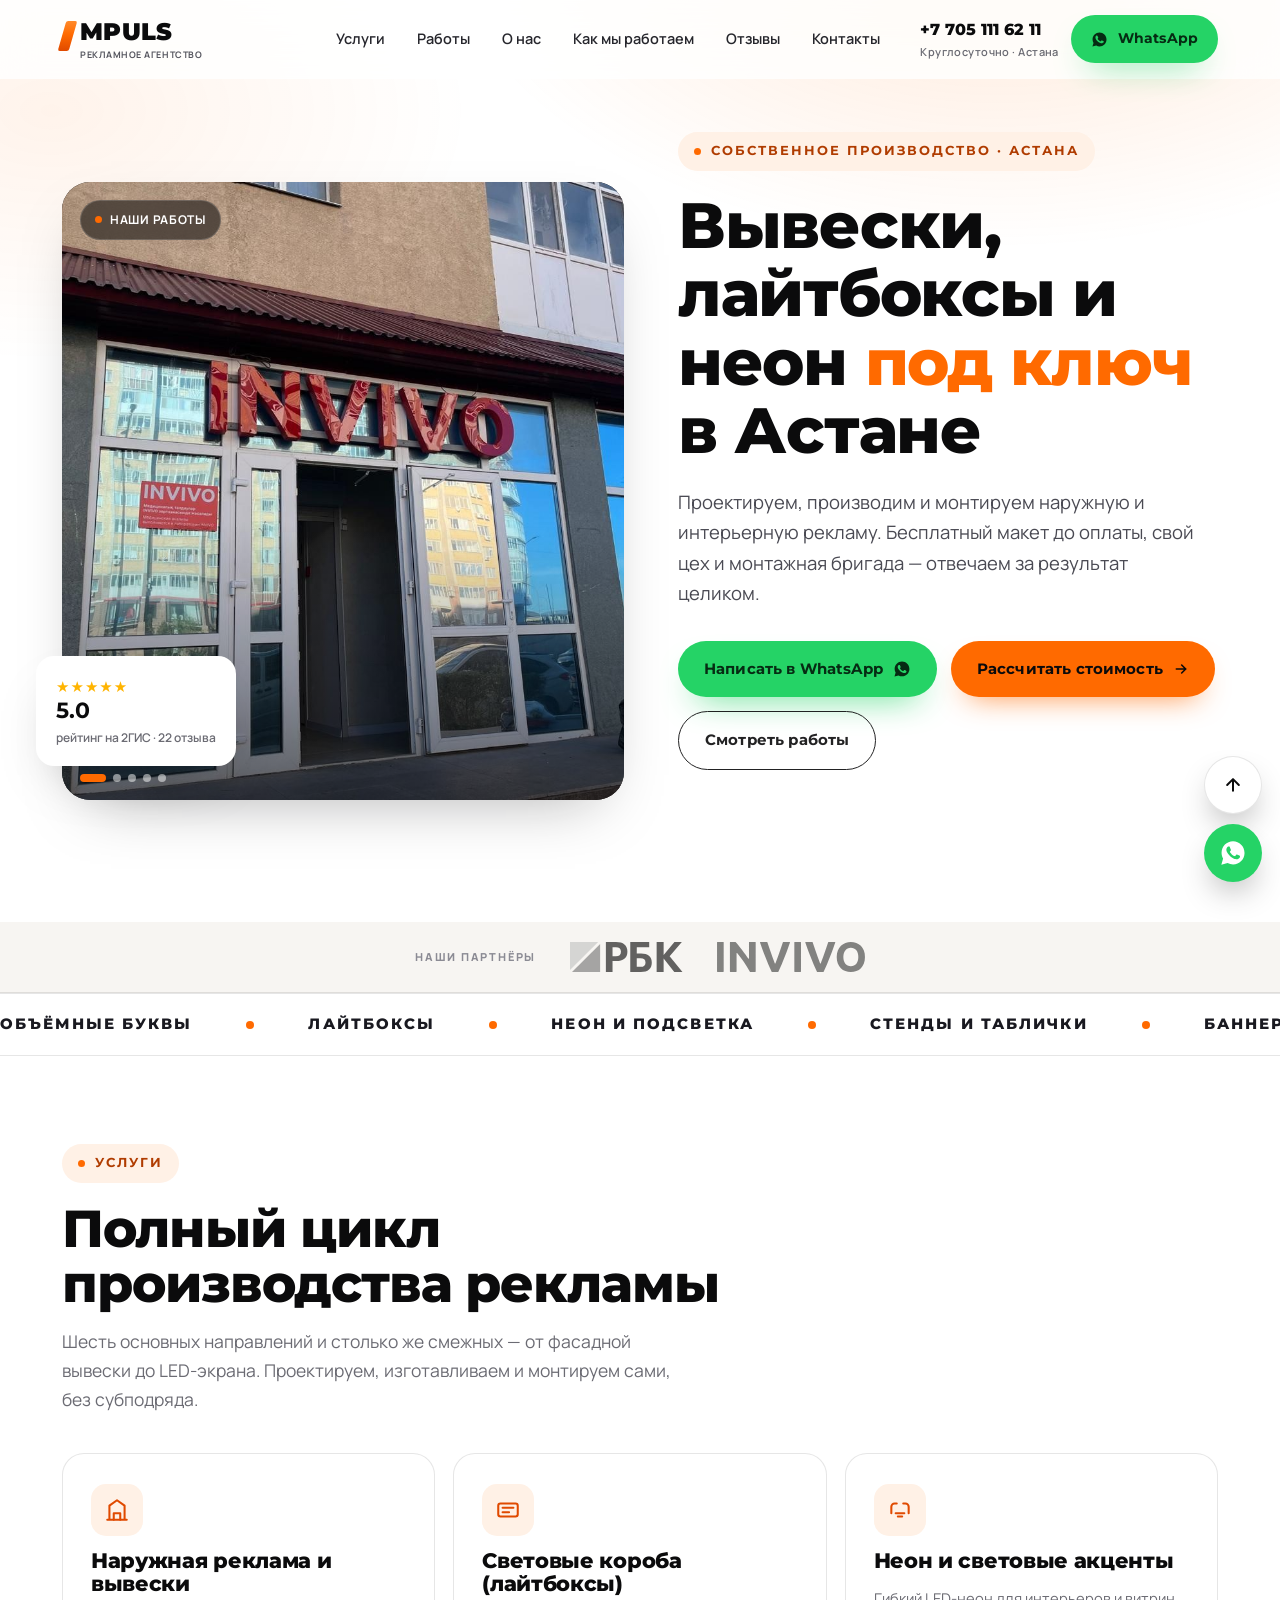
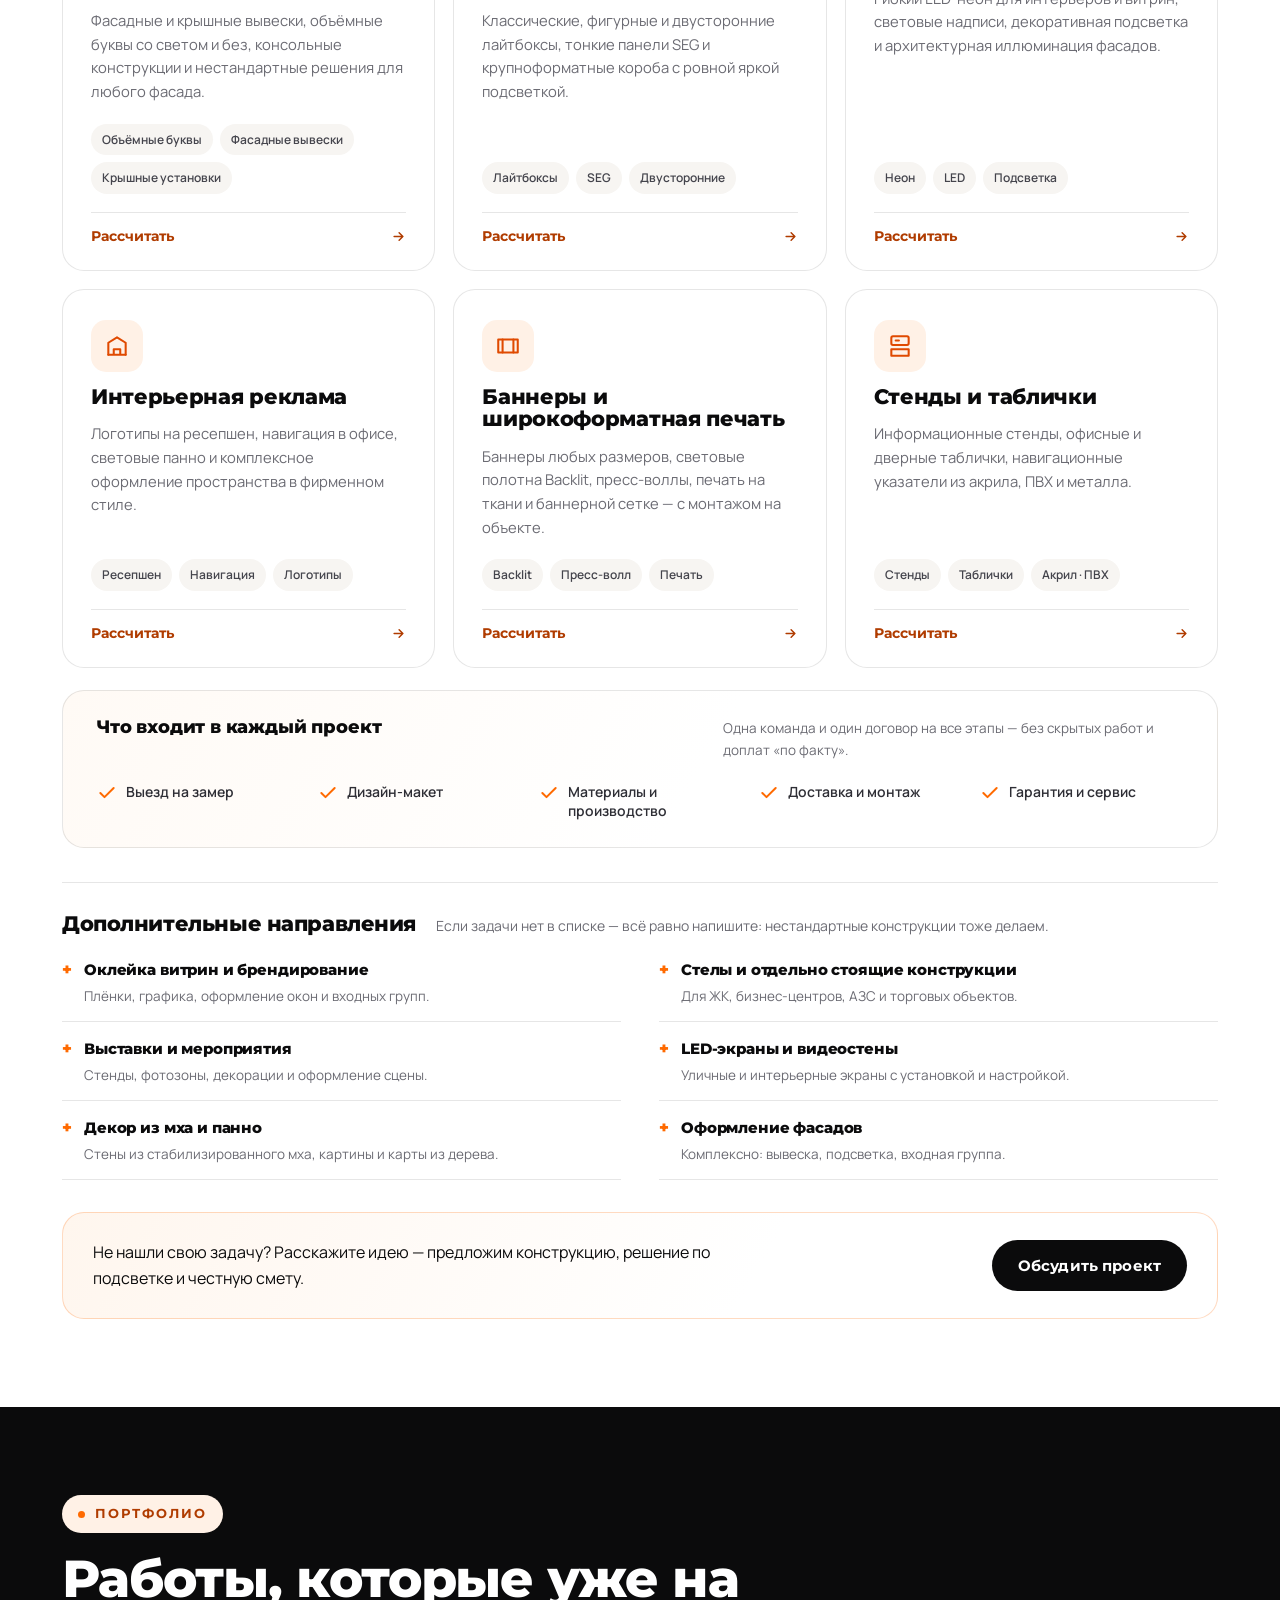
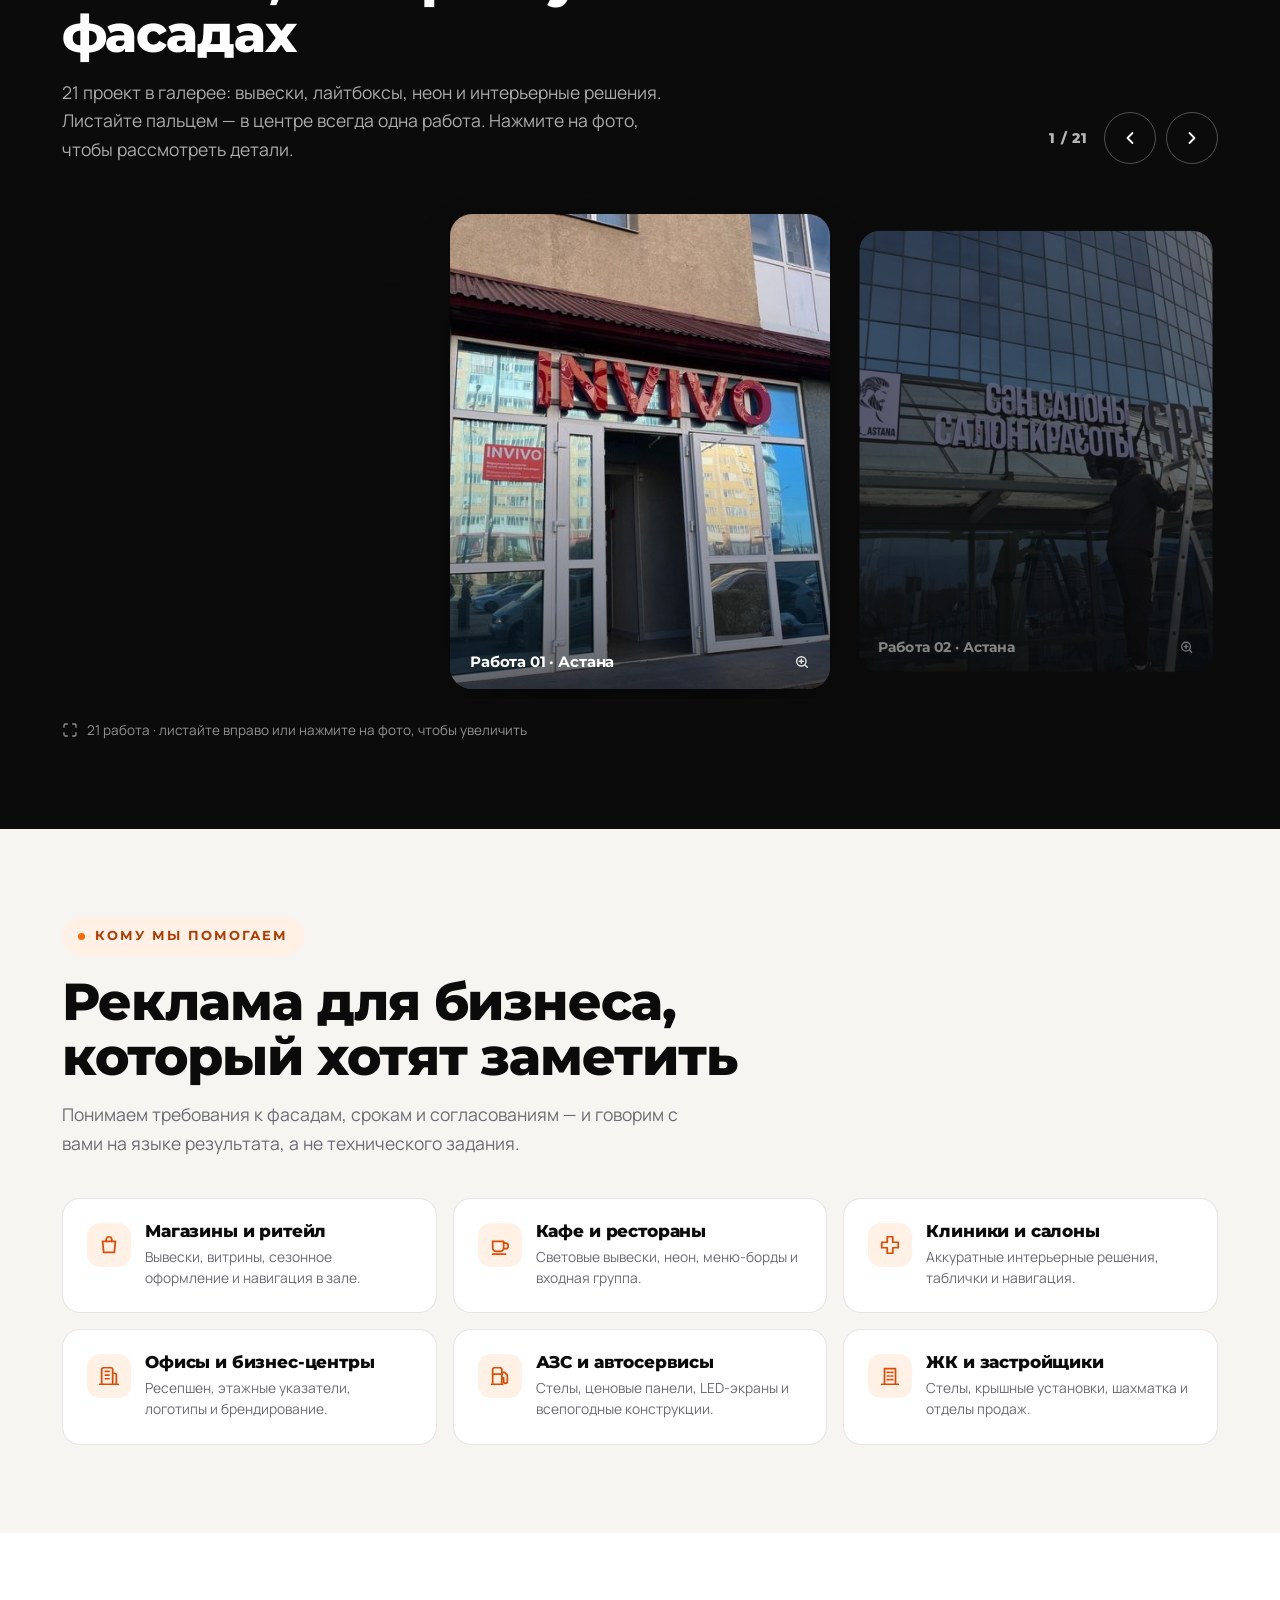
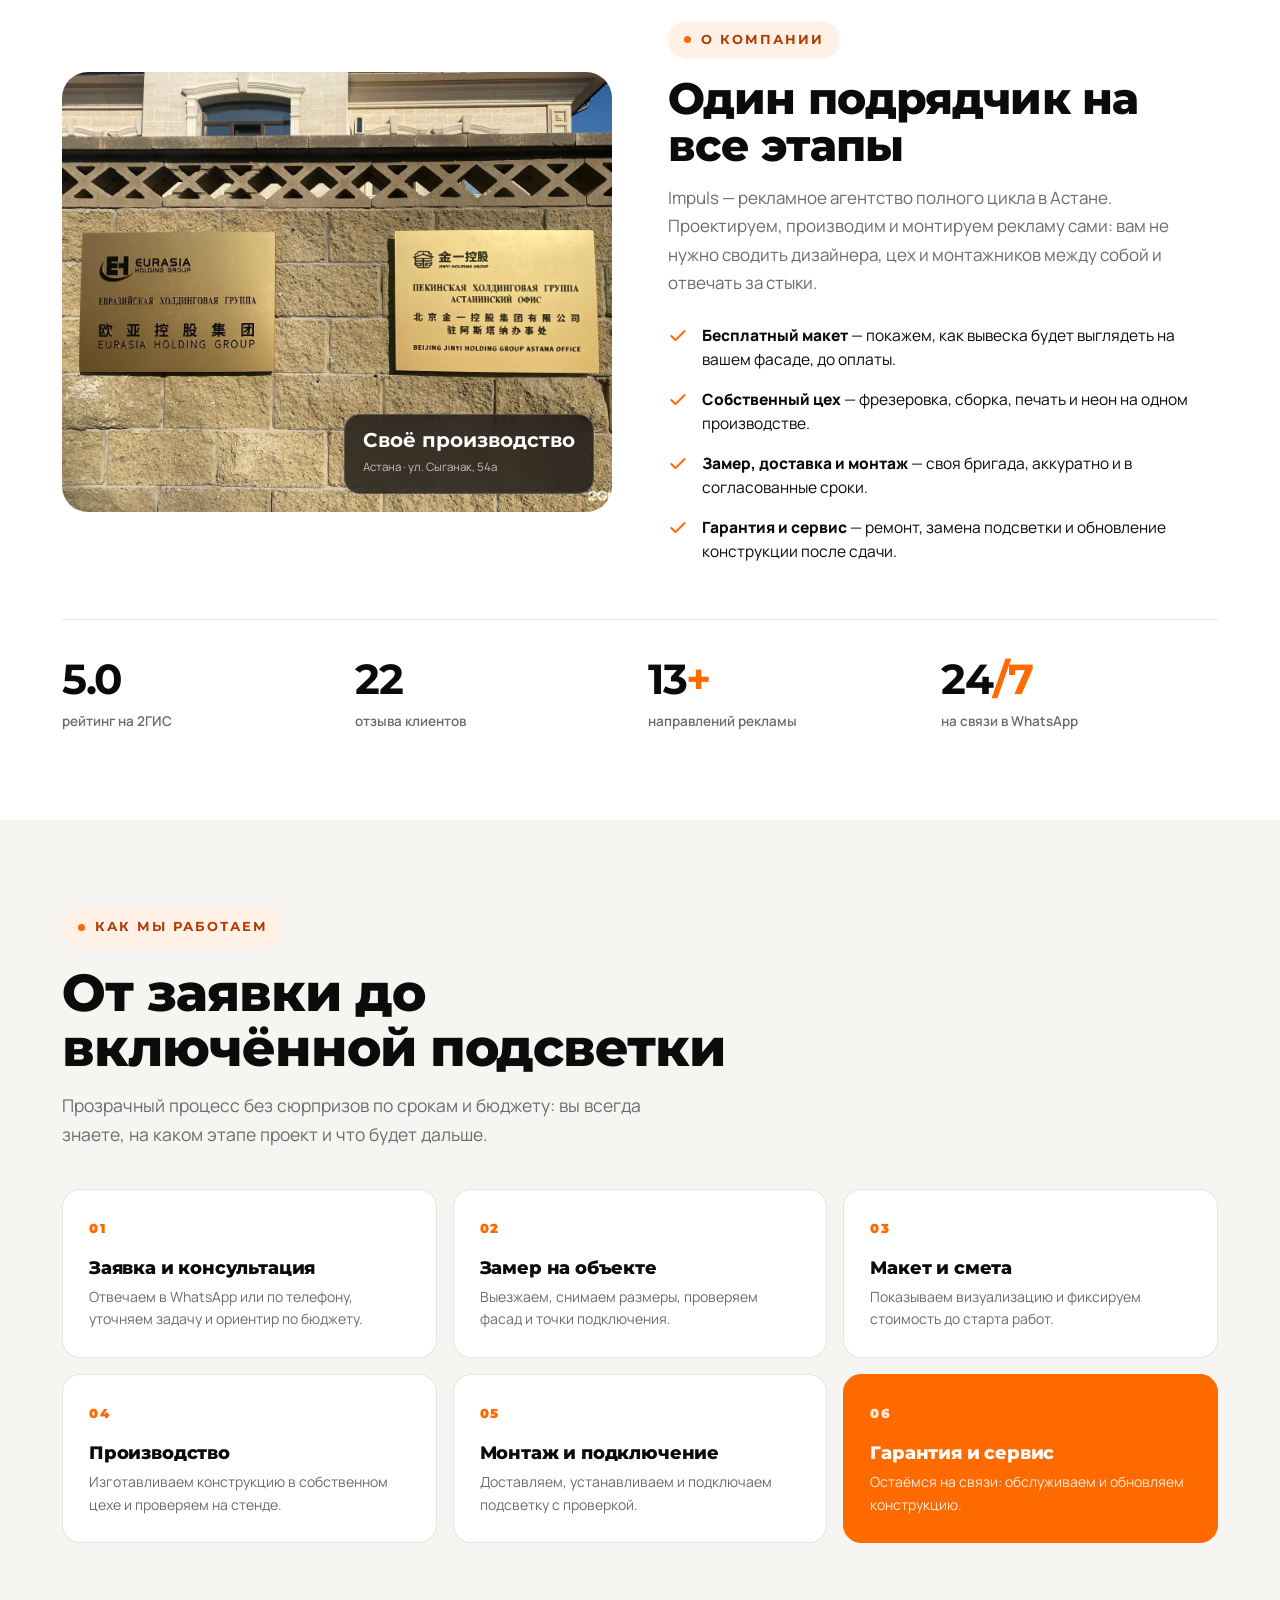
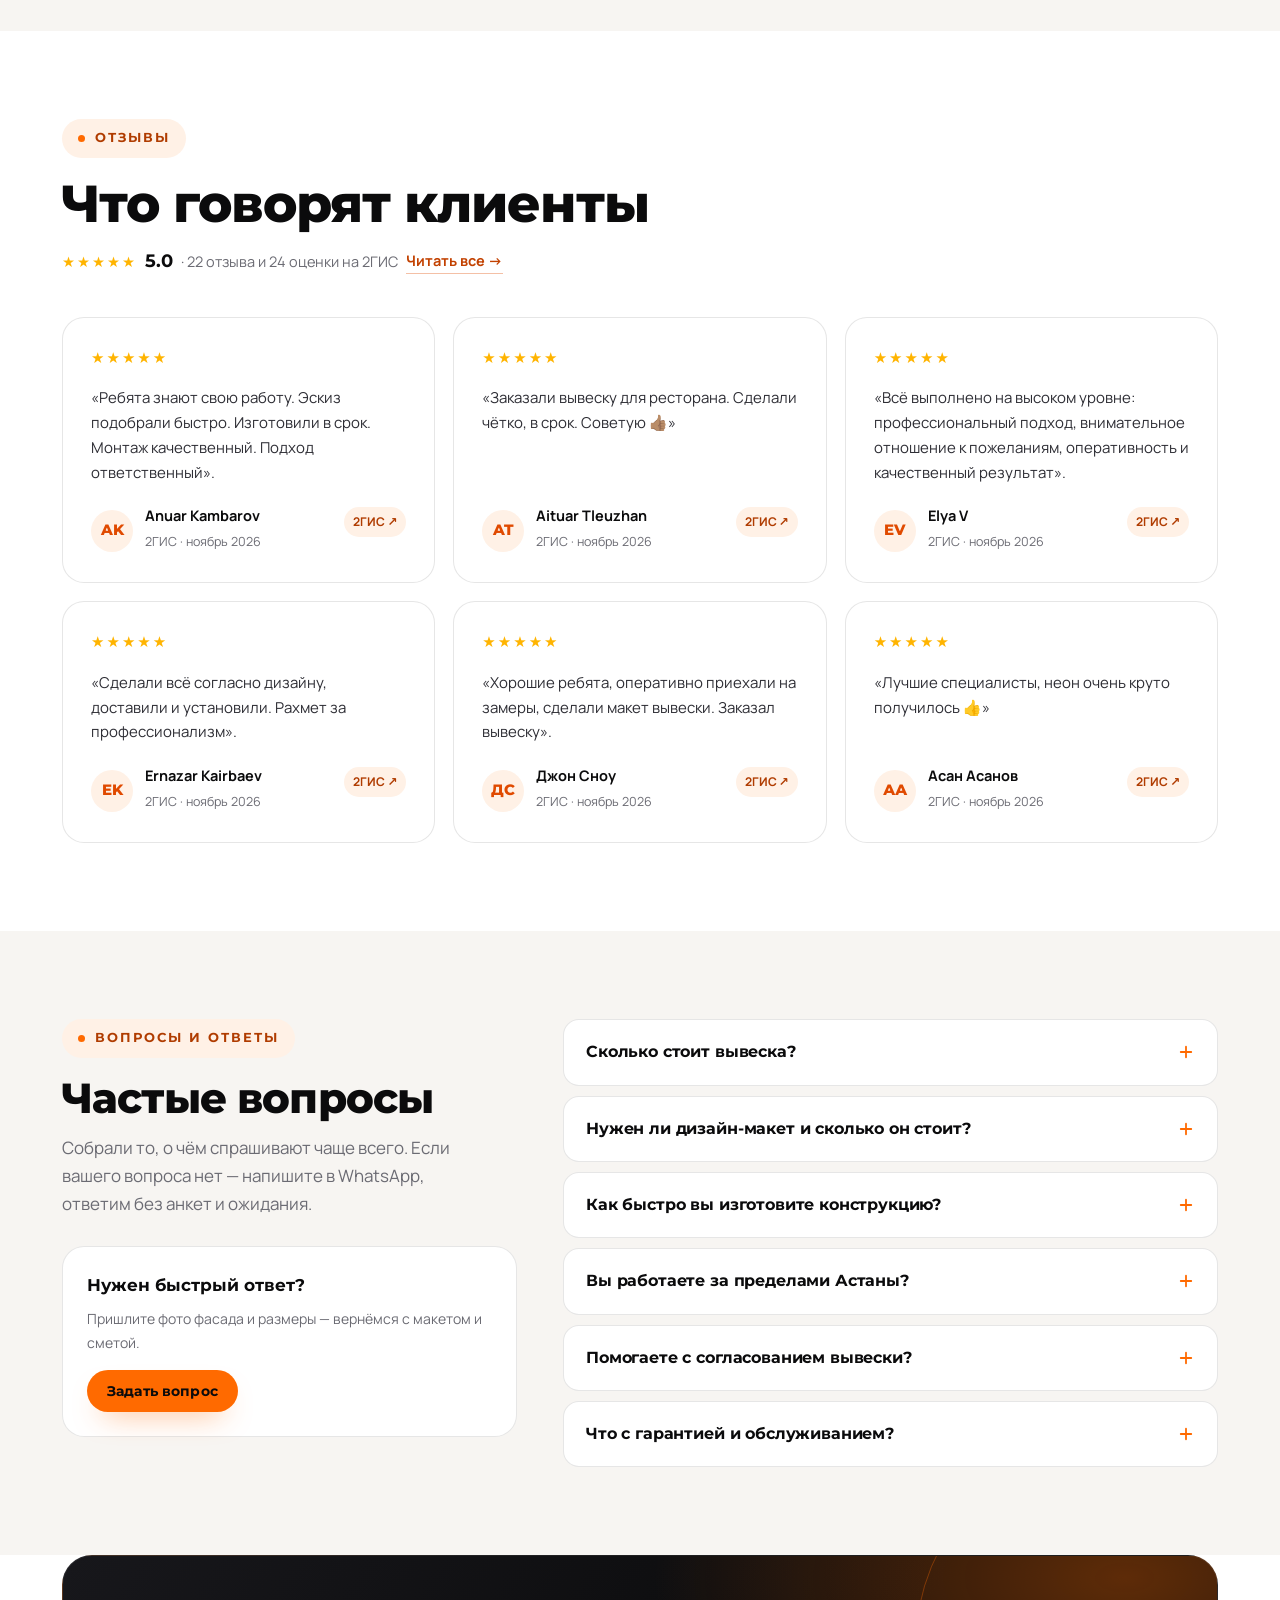
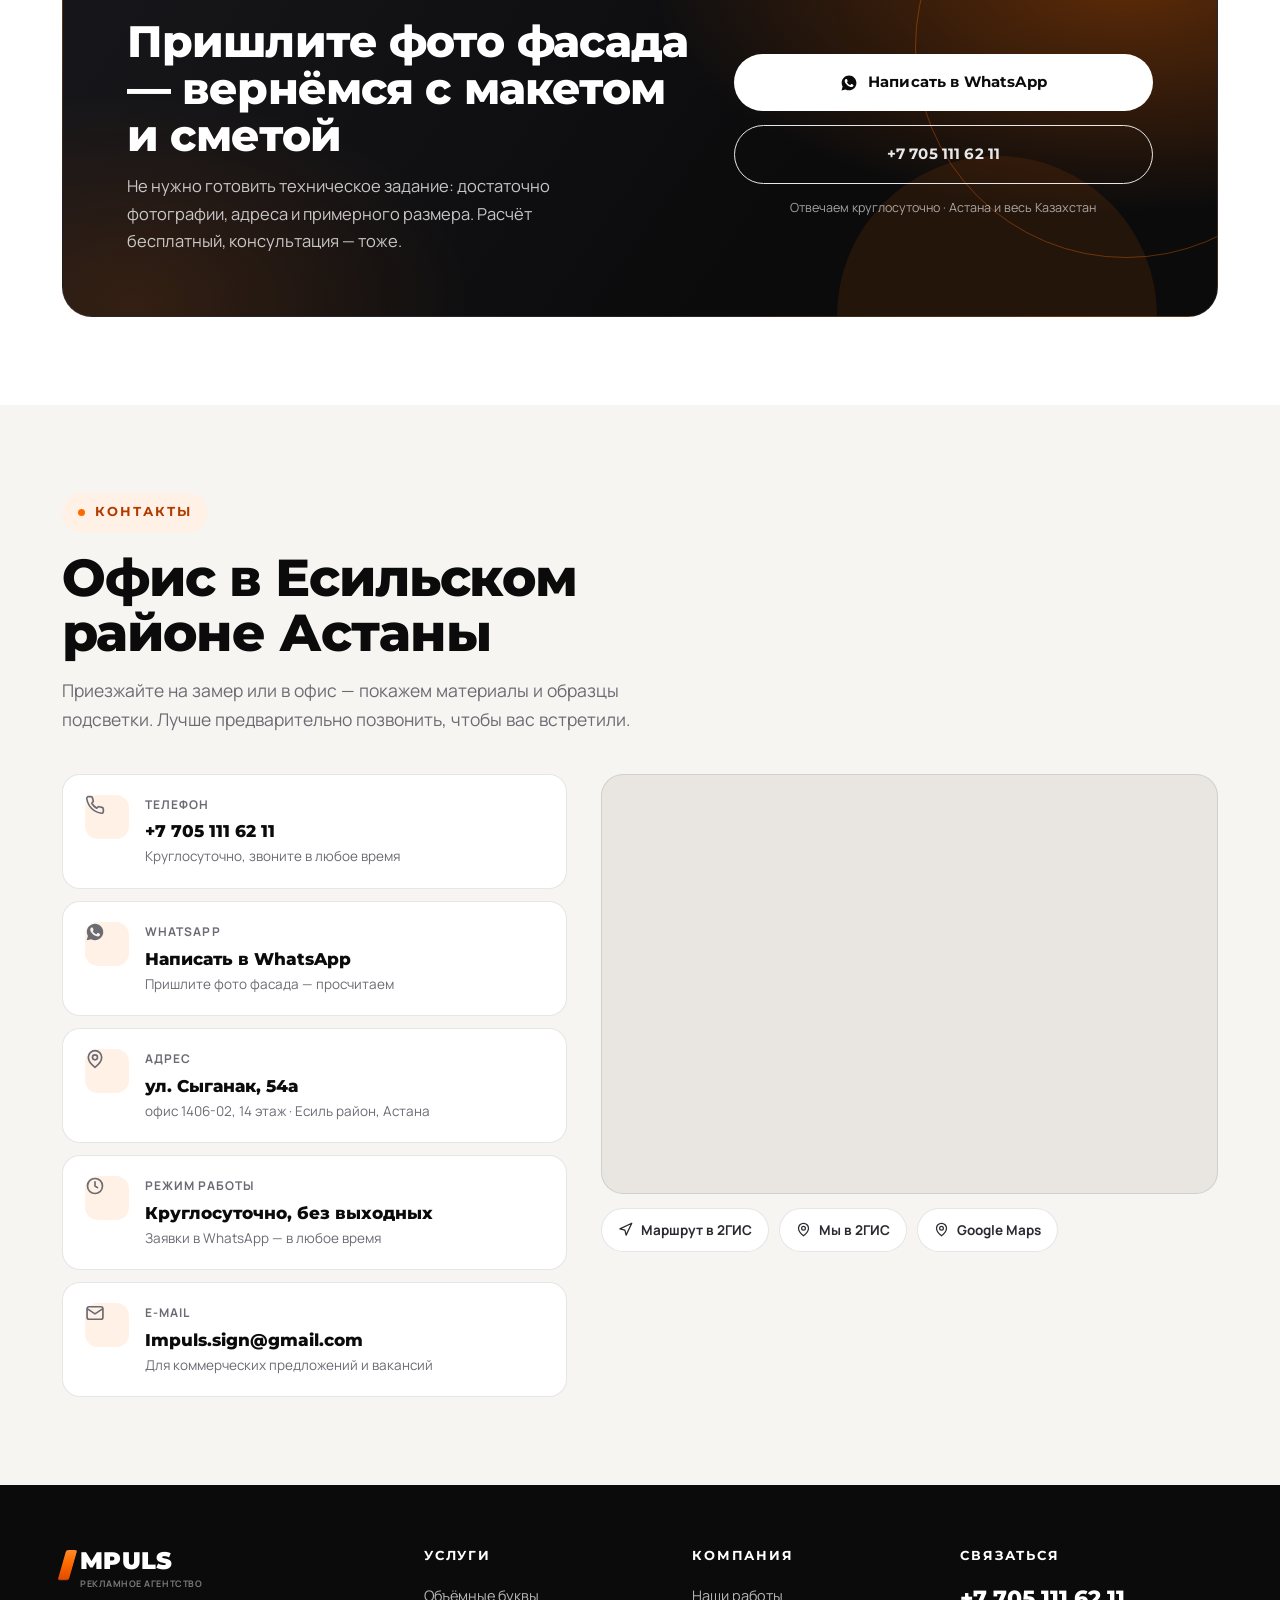
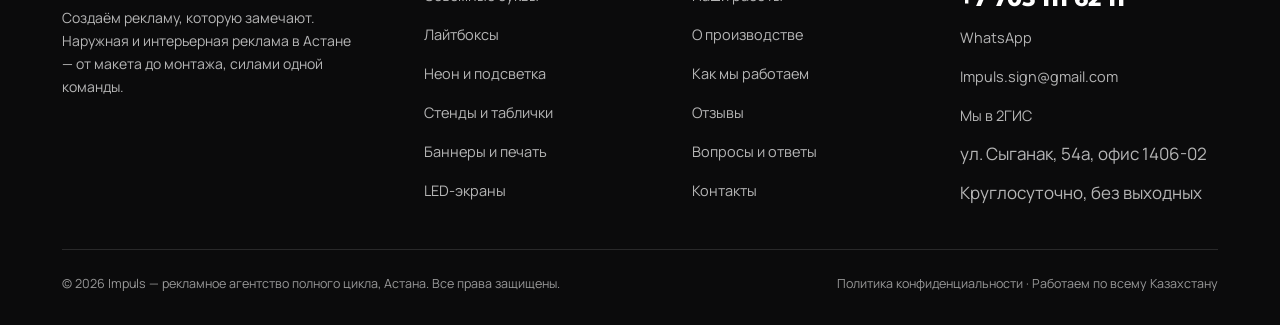
==== commit 783f1448: "Landing: partners strip with РБК/INVIVO logos, centered works carousel, WhatsApp hero CTA, photos-fi" ====
--- a/index.html
+++ b/index.html
@@ -3,8 +3,8 @@
 <head>
 <meta charset="utf-8">
 <meta name="viewport" content="width=device-width, initial-scale=1">
-<title>Impuls — вывески, лайтбоксы и наружная реклама под ключ в Астане</title>
-<meta name="description" content="Impuls — рекламное агентство полного цикла в Астане. Объёмные буквы, лайтбоксы, неон, стенды, баннеры и LED-экраны. Собственное производство, бесплатный макет, монтаж и гарантия. ☎ +7 705 111 62 11">
+<title>Impuls — вывески, лайтбоксы и неон под ключ в Астане</title>
+<meta name="description" content="Рекламное агентство Impuls в Астане: наружная и интерьерная реклама под ключ. Объёмные буквы, лайтбоксы, неон, стенды, баннеры и LED-экраны. Собственное производство, бесплатный макет, монтаж и гарантия. ☎ +7 705 111 62 11">
 <meta name="keywords" content="вывески Астана, объёмные буквы Астана, лайтбоксы Астана, неон Астана, наружная реклама Астана, изготовление вывесок, рекламное агентство Астана, стенды, баннеры, LED-экраны">
 <meta name="theme-color" content="#0b0b0c">
 <meta name="format-detection" content="telephone=no">
@@ -13,8 +13,8 @@
 <meta property="og:type" content="website">
 <meta property="og:locale" content="ru_KZ">
 <meta property="og:site_name" content="Impuls">
-<meta property="og:title" content="Impuls — яркие вывески под ключ в Астане">
-<meta property="og:description" content="Объёмные буквы, лайтбоксы, неон, стенды и баннеры. Собственное производство, бесплатный макет, монтаж и гарантия. Работаем 24/7.">
+<meta property="og:title" content="Impuls — вывески, лайтбоксы и неон под ключ в Астане">
+<meta property="og:description" content="Проектируем, производим и монтируем рекламу в Астане. Бесплатный макет до оплаты, свой цех, монтажная бригада и гарантия. Работаем 24/7.">
 <meta property="og:image" content="https://impuls.kz/assets/og-image.jpg">
 <meta property="og:url" content="https://impuls.kz/">
 <meta name="twitter:card" content="summary_large_image">
@@ -61,6 +61,63 @@
   "aggregateRating": { "@type": "AggregateRating", "ratingValue": "5.0", "reviewCount": "22", "bestRating": "5" }
 }
 </script>
+
+<script type="application/ld+json">
+{
+  "@context": "https://schema.org",
+  "@type": "FAQPage",
+  "mainEntity": [
+    {
+      "@type": "Question",
+      "name": "Сколько стоит вывеска?",
+      "acceptedAnswer": {
+        "@type": "Answer",
+        "text": "Стоимость зависит от типа конструкции, размера, материалов и подсветки. Пришлите фото фасада и примерные размеры — подготовим смету бесплатно и без обязательств. Точную цену фиксируем после замера."
+      }
+    },
+    {
+      "@type": "Question",
+      "name": "Нужен ли дизайн-макет и сколько он стоит?",
+      "acceptedAnswer": {
+        "@type": "Answer",
+        "text": "Макет бесплатный: покажем, как конструкция будет выглядеть именно на вашем фасаде, до оплаты и старта производства. Если нужен новый дизайн, предложим вариант в фирменном стиле."
+      }
+    },
+    {
+      "@type": "Question",
+      "name": "Как быстро вы изготовите конструкцию?",
+      "acceptedAnswer": {
+        "@type": "Answer",
+        "text": "Срок зависит от сложности и материалов. Точный срок называем вместе со сметой до оплаты и фиксируем при согласовании, чтобы вы могли планировать открытие."
+      }
+    },
+    {
+      "@type": "Question",
+      "name": "Вы работаете за пределами Астаны?",
+      "acceptedAnswer": {
+        "@type": "Answer",
+        "text": "Да. Базируемся в Астане и работаем по всему Казахстану. Доставку и монтаж в других городах рассчитываем отдельно."
+      }
+    },
+    {
+      "@type": "Question",
+      "name": "Помогаете с согласованием вывески?",
+      "acceptedAnswer": {
+        "@type": "Answer",
+        "text": "Подскажем требования к размещению конструкции и поможем подготовить комплект документов для согласования с акиматом."
+      }
+    },
+    {
+      "@type": "Question",
+      "name": "Что с гарантией и обслуживанием?",
+      "acceptedAnswer": {
+        "@type": "Answer",
+        "text": "На конструкции действует гарантия, условия фиксируем в договоре. После сдачи остаёмся на связи: ремонт, замена подсветки, обновление плёнки и изображений."
+      }
+    }
+  ]
+}
+</script>
 </head>
 <body id="top">
 
@@ -71,12 +128,13 @@
   <div class="container header__inner">
     <a class="logo" href="#top">
       <span class="logo__mark" aria-hidden="true"></span>
-      <span class="logo__text">MPULS<span class="logo__sub">Рекламное агентство</span></span>
+      <span class="logo__text"><span class="sr-only">I</span>MPULS<span class="logo__sub">Рекламное агентство</span></span>
     </a>
 
     <nav class="nav" aria-label="Основная навигация">
       <a href="#services">Услуги</a>
       <a href="#works">Работы</a>
+      <a href="#about">О нас</a>
       <a href="#process">Как мы работаем</a>
       <a href="#reviews">Отзывы</a>
       <a href="#contacts">Контакты</a>
@@ -104,47 +162,26 @@
   <a href="#about">О производстве</a>
   <a href="#process">Как мы работаем</a>
   <a href="#reviews">Отзывы</a>
+  <a href="#faq">Вопросы и ответы</a>
   <a href="#contacts">Контакты</a>
   <a class="btn" href="https://wa.me/77051116211?text=%D0%97%D0%B4%D1%80%D0%B0%D0%B2%D1%81%D1%82%D0%B2%D1%83%D0%B9%D1%82%D0%B5%21%20%D0%A5%D0%BE%D1%87%D1%83%20%D1%80%D0%B0%D1%81%D1%81%D1%87%D0%B8%D1%82%D0%B0%D1%82%D1%8C%20%D1%81%D1%82%D0%BE%D0%B8%D0%BC%D0%BE%D1%81%D1%82%D1%8C" target="_blank" rel="noopener">Написать в WhatsApp</a>
   <a class="btn btn--dark" href="tel:+77051116211">+7 705 111 62 11</a>
 </nav>
 
 <main>
-<!-- ================= TOP PLATE (макет брендборда) ================= -->
-<section class="plate" aria-label="Impuls — рекламное агентство полного цикла">
-  <div class="container plate__inner">
-    <div class="plate__brand">
-      <span class="plate__logo">
-        <span class="plate__mark" aria-hidden="true"></span>
-        <span class="plate__word">MPULS</span>
-      </span>
-      <span class="plate__tagline">Рекламное агентство<br>полного цикла</span>
-    </div>
-
-    <div class="plate__copy">
-      <p class="plate__title">Изготовление наружной и интерьерной рекламы любой сложности</p>
-      <p class="plate__sub">От разработки дизайна и проектирования до производства и профессионального монтажа.</p>
-      <a class="plate__phone" href="tel:+77051116211">
-        <svg width="18" height="18" viewBox="0 0 24 24" fill="none" stroke="currentColor" stroke-width="2" stroke-linecap="round" stroke-linejoin="round" aria-hidden="true"><path d="M5 4h4l2 5-2.5 1.5a12 12 0 0 0 6 6L16 14l5 2v4a2 2 0 0 1-2 2A17 17 0 0 1 3 6a2 2 0 0 1 2-2Z"/></svg>
-        +7 705 111 62 11
-      </a>
-    </div>
-
-    <figure class="plate__photo">
-      <img src="assets/plate.jpg" alt="Фасадная вывеска Impuls — наружная реклама в Астане" width="800" height="450" fetchpriority="high">
-    </figure>
-  </div>
-</section>
-
 <!-- ================= HERO ================= -->
 <section class="hero">
   <div class="container hero__grid">
     <div class="hero__copy">
       <span class="eyebrow" data-reveal>Собственное производство · Астана</span>
-      <h1 data-reveal>Яркие вывески <em>под ключ</em> в Астане</h1>
-      <p class="hero__lead" data-reveal>Объёмные буквы, лайтбоксы, неон, стенды и баннеры. Берём на себя весь цикл: бесплатный макет, производство, доставка и монтаж.</p>
+      <h1 data-reveal>Вывески, лайтбоксы и неон <em>под ключ</em> в Астане</h1>
+      <p class="hero__lead" data-reveal>Проектируем, производим и монтируем наружную и интерьерную рекламу. Бесплатный макет до оплаты, свой цех и монтажная бригада — отвечаем за результат целиком.</p>
 
       <div class="hero__cta" data-reveal>
+        <a class="btn btn--wa" href="https://wa.me/77051116211?text=%D0%97%D0%B4%D1%80%D0%B0%D0%B2%D1%81%D1%82%D0%B2%D1%83%D0%B9%D1%82%D0%B5%21%20%D0%A5%D0%BE%D1%87%D1%83%20%D1%83%D0%B7%D0%BD%D0%B0%D1%82%D1%8C%20%D1%81%D1%82%D0%BE%D0%B8%D0%BC%D0%BE%D1%81%D1%82%D1%8C%20%D0%B2%D1%8B%D0%B2%D0%B5%D1%81%D0%BA%D0%B8" target="_blank" rel="noopener">
+          Написать в WhatsApp
+          <svg width="18" height="18" viewBox="0 0 24 24" fill="currentColor" aria-hidden="true"><path d="M12.04 2C6.6 2 2.2 6.4 2.2 11.84c0 1.74.46 3.44 1.32 4.94L2 22l5.34-1.4a9.8 9.8 0 0 0 4.7 1.2h.01c5.43 0 9.84-4.4 9.84-9.84C21.89 6.4 17.47 2 12.04 2Zm5.76 13.96c-.24.68-1.4 1.3-1.94 1.38-.5.08-1.12.11-1.8-.11-.42-.13-.96-.31-1.65-.6-2.9-1.25-4.79-4.16-4.93-4.35-.14-.19-1.18-1.57-1.18-3 0-1.42.75-2.12 1.02-2.4.27-.29.58-.36.78-.36.19 0 .39 0 .56.01.18.01.42-.07.66.5.24.58.82 2 .89 2.15.07.14.12.31.02.5-.1.19-.15.31-.29.48-.14.17-.3.38-.43.51-.14.14-.29.29-.12.57.17.29.74 1.22 1.59 1.98 1.09.97 2.01 1.27 2.29 1.41.29.14.46.12.63-.07.17-.19.72-.84.91-1.13.19-.29.39-.24.65-.14.26.09 1.67.79 1.96.93.29.14.48.22.55.34.07.12.07.68-.17 1.36Z"/></svg>
+        </a>
         <button class="btn" data-open-modal>
           Рассчитать стоимость
           <svg width="16" height="16" viewBox="0 0 24 24" fill="none" stroke="currentColor" stroke-width="2.4" stroke-linecap="round" aria-hidden="true"><path d="M5 12h14M13 6l6 6-6 6"/></svg>
@@ -162,14 +199,14 @@
     </div>
 
     <div class="hero__visual" data-reveal>
-      <div class="hero-slider" id="heroSlider">
+      <div class="hero-slider" id="heroSlider" aria-label="Примеры наших работ">
         <span class="hero-slider__badge"><i></i> Наши работы</span>
         <div class="hero-slider__track" id="heroTrack">
-          <div class="hero-slider__slide"><img src="assets/works/work-01.jpg" alt="Объёмные буквы на фасаде — работа Impuls, Астана" width="1280" height="960" fetchpriority="high"></div>
+          <div class="hero-slider__slide"><img src="assets/works/work-01.jpg" alt="Объёмные буквы на фасаде — работа Impuls в Астане" width="1280" height="960" fetchpriority="high"></div>
           <div class="hero-slider__slide"><img src="assets/works/work-06.jpg" alt="Световая вывеска магазина — работа Impuls" width="1440" height="1080" loading="lazy"></div>
           <div class="hero-slider__slide"><img src="assets/works/work-08.jpg" alt="Лайтбокс с подсветкой — работа Impuls" width="1440" height="1080" loading="lazy"></div>
           <div class="hero-slider__slide"><img src="assets/works/work-12.jpg" alt="Вывеска входной группы — работа Impuls" width="1440" height="968" loading="lazy"></div>
-          <div class="hero-slider__slide"><img src="assets/works/work-16.jpg" alt="Неоновая вывеска в интерьере — работа Impuls" width="1440" height="1920" loading="lazy"></div>
+          <div class="hero-slider__slide"><img src="assets/works/work-16.jpg" alt="Неоновая вывеска в интерьере — работа Impuls" width="1200" height="1600" loading="lazy"></div>
         </div>
         <div class="hero-slider__dots" id="heroDots" role="tablist" aria-label="Фотографии работ"></div>
       </div>
@@ -185,6 +222,21 @@
   </div>
 </section>
 
+<!-- ================= PARTNERS ================= -->
+<section class="partners" aria-labelledby="partnersTitle">
+  <div class="container partners__inner">
+    <p class="partners__label" id="partnersTitle">Наши партнёры</p>
+    <div class="partners__row">
+      <a href="https://www.rbc.ru/" target="_blank" rel="noopener" aria-label="РБК">
+        <img src="assets/partners/rbc.svg" alt="РБК" width="112" height="30" loading="lazy" decoding="async">
+      </a>
+      <a href="https://invivo.kz/" target="_blank" rel="noopener" aria-label="INVIVO">
+        <img src="assets/partners/invivo.svg" alt="INVIVO" width="148" height="30" loading="lazy" decoding="async">
+      </a>
+    </div>
+  </div>
+</section>
+
 <!-- ================= MARQUEE ================= -->
 <div class="marquee" aria-hidden="true">
   <div class="marquee__track">
@@ -198,8 +250,8 @@
   <div class="container">
     <div class="section-head" data-reveal>
       <span class="eyebrow">Услуги</span>
-      <h2>Наши услуги</h2>
-      <p>13 направлений: фасадные вывески и объёмные буквы, лайтбоксы, неон, стенды, брендирование, стелы, LED-экраны и декор. Собственное производство в Астане — работаем по всему Казахстану.</p>
+      <h2>Полный цикл производства рекламы</h2>
+      <p>Шесть основных направлений и столько же смежных — от фасадной вывески до LED-экрана. Проектируем, изготавливаем и монтируем сами, без субподряда.</p>
     </div>
 
     <div class="services__grid">
@@ -208,8 +260,12 @@
           <svg width="26" height="26" viewBox="0 0 24 24" fill="none" stroke="currentColor" stroke-width="1.9" stroke-linecap="round" stroke-linejoin="round" aria-hidden="true"><path d="M3 21h18M5 21V8l7-5 7 5v13"/><path d="M9 21v-6h6v6"/></svg>
         </div>
         <h3>Наружная реклама и вывески</h3>
-        <p>Фасадные вывески, крышные конструкции, объёмные буквы — световые и несветовые, консольные вывески и нестандартные конструкции.</p>
+        <p>Фасадные и крышные вывески, объёмные буквы со светом и без, консольные конструкции и нестандартные решения для любого фасада.</p>
         <div class="service__tags"><span>Объёмные буквы</span><span>Фасадные вывески</span><span>Крышные установки</span></div>
+        <button class="service__cta" type="button" data-open-modal data-service="Объёмные буквы">
+          Рассчитать
+          <svg width="15" height="15" viewBox="0 0 24 24" fill="none" stroke="currentColor" stroke-width="2.4" stroke-linecap="round" stroke-linejoin="round" aria-hidden="true"><path d="M5 12h14M13 6l6 6-6 6"/></svg>
+        </button>
       </article>
 
       <article class="service" data-reveal>
@@ -217,17 +273,25 @@
           <svg width="26" height="26" viewBox="0 0 24 24" fill="none" stroke="currentColor" stroke-width="1.9" stroke-linecap="round" stroke-linejoin="round" aria-hidden="true"><rect x="3" y="6" width="18" height="12" rx="2"/><path d="M7 10h10M7 14h6"/></svg>
         </div>
         <h3>Световые короба (лайтбоксы)</h3>
-        <p>Классические и фигурные короба, двусторонние, тонкие (SEG), крупноформатные и сложные формы — с равномерной яркой подсветкой.</p>
+        <p>Классические, фигурные и двусторонние лайтбоксы, тонкие панели SEG и крупноформатные короба с ровной яркой подсветкой.</p>
         <div class="service__tags"><span>Лайтбоксы</span><span>SEG</span><span>Двусторонние</span></div>
+        <button class="service__cta" type="button" data-open-modal data-service="Вывеска / лайтбокс">
+          Рассчитать
+          <svg width="15" height="15" viewBox="0 0 24 24" fill="none" stroke="currentColor" stroke-width="2.4" stroke-linecap="round" stroke-linejoin="round" aria-hidden="true"><path d="M5 12h14M13 6l6 6-6 6"/></svg>
+        </button>
       </article>
 
       <article class="service" data-reveal>
         <div class="service__icon">
           <svg width="26" height="26" viewBox="0 0 24 24" fill="none" stroke="currentColor" stroke-width="1.9" stroke-linecap="round" stroke-linejoin="round" aria-hidden="true"><path d="M4 15V9a3 3 0 0 1 3-3h2M20 15V9a3 3 0 0 0-3-3h-2"/><path d="M8 15h8M10 18h4"/></svg>
         </div>
-        <h3>Неоновые вывески и подсветка</h3>
-        <p>Неоновые вывески и надписи, LED-неон для интерьеров и фасадов, декоративные световые элементы и архитектурная подсветка.</p>
+        <h3>Неон и световые акценты</h3>
+        <p>Гибкий LED-неон для интерьеров и витрин, световые надписи, декоративная подсветка и архитектурная иллюминация фасадов.</p>
         <div class="service__tags"><span>Неон</span><span>LED</span><span>Подсветка</span></div>
+        <button class="service__cta" type="button" data-open-modal data-service="Неон и подсветка">
+          Рассчитать
+          <svg width="15" height="15" viewBox="0 0 24 24" fill="none" stroke="currentColor" stroke-width="2.4" stroke-linecap="round" stroke-linejoin="round" aria-hidden="true"><path d="M5 12h14M13 6l6 6-6 6"/></svg>
+        </button>
       </article>
 
       <article class="service" data-reveal>
@@ -235,8 +299,12 @@
           <svg width="26" height="26" viewBox="0 0 24 24" fill="none" stroke="currentColor" stroke-width="1.9" stroke-linecap="round" stroke-linejoin="round" aria-hidden="true"><path d="M4 20V9l8-5 8 5v11"/><path d="M4 20h16M9 20v-5h6v5"/></svg>
         </div>
         <h3>Интерьерная реклама</h3>
-        <p>Интерьерные вывески и логотипы, оформление ресепшен-зон, навигация и таблички, комплексное брендирование офисов.</p>
+        <p>Логотипы на ресепшен, навигация в офисе, световые панно и комплексное оформление пространства в фирменном стиле.</p>
         <div class="service__tags"><span>Ресепшен</span><span>Навигация</span><span>Логотипы</span></div>
+        <button class="service__cta" type="button" data-open-modal data-service="Интерьерная реклама">
+          Рассчитать
+          <svg width="15" height="15" viewBox="0 0 24 24" fill="none" stroke="currentColor" stroke-width="2.4" stroke-linecap="round" stroke-linejoin="round" aria-hidden="true"><path d="M5 12h14M13 6l6 6-6 6"/></svg>
+        </button>
       </article>
 
       <article class="service" data-reveal>
@@ -244,8 +312,12 @@
           <svg width="26" height="26" viewBox="0 0 24 24" fill="none" stroke="currentColor" stroke-width="1.9" stroke-linecap="round" stroke-linejoin="round" aria-hidden="true"><path d="M3 6h18v12H3z"/><path d="M7 6v12M17 6v12"/></svg>
         </div>
         <h3>Баннеры и широкоформатная печать</h3>
-        <p>Рекламные баннеры любого размера, световые баннеры (Backlit), пресс-воллы, печать на ткани и баннерной сетке.</p>
+        <p>Баннеры любых размеров, световые полотна Backlit, пресс-воллы, печать на ткани и баннерной сетке — с монтажом на объекте.</p>
         <div class="service__tags"><span>Backlit</span><span>Пресс-волл</span><span>Печать</span></div>
+        <button class="service__cta" type="button" data-open-modal data-service="Баннеры и печать">
+          Рассчитать
+          <svg width="15" height="15" viewBox="0 0 24 24" fill="none" stroke="currentColor" stroke-width="2.4" stroke-linecap="round" stroke-linejoin="round" aria-hidden="true"><path d="M5 12h14M13 6l6 6-6 6"/></svg>
+        </button>
       </article>
 
       <article class="service" data-reveal>
@@ -253,41 +325,59 @@
           <svg width="26" height="26" viewBox="0 0 24 24" fill="none" stroke="currentColor" stroke-width="1.9" stroke-linecap="round" stroke-linejoin="round" aria-hidden="true"><rect x="4" y="3" width="16" height="8" rx="1.5"/><path d="M4 15h16v6H4zM8 7h3"/></svg>
         </div>
         <h3>Стенды и таблички</h3>
-        <p>Информационные стенды, стенды с карманами, офисные и дверные таблички, навигационные указатели из акрила, ПВХ и металла.</p>
+        <p>Информационные стенды, офисные и дверные таблички, навигационные указатели из акрила, ПВХ и металла.</p>
         <div class="service__tags"><span>Стенды</span><span>Таблички</span><span>Акрил · ПВХ</span></div>
-      </article>
-    </div>
-
-    <div class="services__more">
-      <div class="more-card" data-reveal>
-        <h4>Оклейка витрин и брендирование</h4>
-        <p>Оклейка окон и витрин, брендирование магазинов и офисов, рекламная графика, матовые и декоративные плёнки.</p>
-      </div>
-      <div class="more-card" data-reveal>
-        <h4>Оформление фасадов</h4>
-        <p>Комплексное оформление фасадов, входные группы, световые и декоративные элементы, архитектурная подсветка.</p>
-      </div>
-      <div class="more-card" data-reveal>
-        <h4>Стелы и отдельно стоящие конструкции</h4>
-        <p>Рекламные стелы для АЗС, ЖК и бизнес-центров, навигационные стелы, отдельно стоящие конструкции.</p>
-      </div>
-      <div class="more-card" data-reveal>
-        <h4>Выставки и мероприятия</h4>
-        <p>Выставочные стенды и павильоны, фотозоны и декорации, оформление подиумов и корпоративных событий.</p>
-      </div>
-      <div class="more-card" data-reveal>
-        <h4>LED-экраны и цифровая реклама</h4>
-        <p>Уличные и интерьерные экраны, светодиодные видеостены, экраны для фасадов, установка и настройка.</p>
-      </div>
-      <div class="more-card" data-reveal>
-        <h4>Декор из мха и картины</h4>
-        <p>Стены и панно из стабилизированного мха, картины на холсте, модульные картины, карты Казахстана и мира из дерева.</p>
-      </div>
+        <button class="service__cta" type="button" data-open-modal data-service="Стенды и таблички">
+          Рассчитать
+          <svg width="15" height="15" viewBox="0 0 24 24" fill="none" stroke="currentColor" stroke-width="2.4" stroke-linecap="round" stroke-linejoin="round" aria-hidden="true"><path d="M5 12h14M13 6l6 6-6 6"/></svg>
+        </button>
+      </article>
+    </div>
+
+    <div class="included" data-reveal>
+      <div class="included__head">
+        <h3>Что входит в каждый проект</h3>
+        <p>Одна команда и один договор на все этапы — без скрытых работ и доплат «по факту».</p>
+      </div>
+      <ul>
+        <li><svg width="20" height="20" viewBox="0 0 24 24" fill="none" stroke="currentColor" stroke-width="2.4" stroke-linecap="round" stroke-linejoin="round" aria-hidden="true"><path d="M20 6 9 17l-5-5"/></svg> Выезд на замер</li>
+        <li><svg width="20" height="20" viewBox="0 0 24 24" fill="none" stroke="currentColor" stroke-width="2.4" stroke-linecap="round" stroke-linejoin="round" aria-hidden="true"><path d="M20 6 9 17l-5-5"/></svg> Дизайн-макет</li>
+        <li><svg width="20" height="20" viewBox="0 0 24 24" fill="none" stroke="currentColor" stroke-width="2.4" stroke-linecap="round" stroke-linejoin="round" aria-hidden="true"><path d="M20 6 9 17l-5-5"/></svg> Материалы и производство</li>
+        <li><svg width="20" height="20" viewBox="0 0 24 24" fill="none" stroke="currentColor" stroke-width="2.4" stroke-linecap="round" stroke-linejoin="round" aria-hidden="true"><path d="M20 6 9 17l-5-5"/></svg> Доставка и монтаж</li>
+        <li><svg width="20" height="20" viewBox="0 0 24 24" fill="none" stroke="currentColor" stroke-width="2.4" stroke-linecap="round" stroke-linejoin="round" aria-hidden="true"><path d="M20 6 9 17l-5-5"/></svg> Гарантия и сервис</li>
+      </ul>
+    </div>
+
+    <div class="directions" data-reveal>
+      <div class="directions__head">
+        <h3>Дополнительные направления</h3>
+        <p>Если задачи нет в списке — всё равно напишите: нестандартные конструкции тоже делаем.</p>
+      </div>
+      <ul>
+        <li>
+          <div><strong>Оклейка витрин и брендирование</strong><p>Плёнки, графика, оформление окон и входных групп.</p></div>
+        </li>
+        <li>
+          <div><strong>Стелы и отдельно стоящие конструкции</strong><p>Для ЖК, бизнес-центров, АЗС и торговых объектов.</p></div>
+        </li>
+        <li>
+          <div><strong>Выставки и мероприятия</strong><p>Стенды, фотозоны, декорации и оформление сцены.</p></div>
+        </li>
+        <li>
+          <div><strong>LED-экраны и видеостены</strong><p>Уличные и интерьерные экраны с установкой и настройкой.</p></div>
+        </li>
+        <li>
+          <div><strong>Декор из мха и панно</strong><p>Стены из стабилизированного мха, картины и карты из дерева.</p></div>
+        </li>
+        <li>
+          <div><strong>Оформление фасадов</strong><p>Комплексно: вывеска, подсветка, входная группа.</p></div>
+        </li>
+      </ul>
     </div>
 
     <div class="services__note" data-reveal>
-      <p>Не нашли свою задачу? Мы делаем нестандартные конструкции — расскажите идею, предложим решение.</p>
-      <button class="btn btn--dark" data-open-modal>Обсудить проект</button>
+      <p>Не нашли свою задачу? Расскажите идею — предложим конструкцию, решение по подсветке и честную смету.</p>
+      <button class="btn btn--dark" data-open-modal data-service="Другое">Обсудить проект</button>
     </div>
   </div>
 </section>
@@ -298,10 +388,11 @@
     <div class="works__head" data-reveal>
       <div class="section-head">
         <span class="eyebrow">Портфолио</span>
-        <h2>Наши работы</h2>
-        <p>Вывески, лайтбоксы и неон, которые мы изготовили и смонтировали. Листайте вправо или откройте фото на весь экран.</p>
+        <h2>Работы, которые уже на фасадах</h2>
+        <p>21 проект в галерее: вывески, лайтбоксы, неон и интерьерные решения. Листайте пальцем — в центре всегда одна работа. Нажмите на фото, чтобы рассмотреть детали.</p>
       </div>
       <div class="works__nav">
+        <span class="works__count" id="worksCount" aria-live="polite">1 / 1</span>
         <button class="round-btn" id="railPrev" aria-label="Предыдущие работы">
           <svg width="20" height="20" viewBox="0 0 24 24" fill="none" stroke="currentColor" stroke-width="2.2" stroke-linecap="round" stroke-linejoin="round" aria-hidden="true"><path d="M15 18 9 12l6-6"/></svg>
         </button>
@@ -311,12 +402,50 @@
       </div>
     </div>
 
-    <div class="works__rail" id="worksRail"><!-- заполняется из JS --></div>
+    <div class="works__rail" id="worksRail" aria-label="Галерея работ"><!-- заполняется из JS --></div>
 
     <p class="works__hint">
       <svg width="16" height="16" viewBox="0 0 24 24" fill="none" stroke="currentColor" stroke-width="2" stroke-linecap="round" stroke-linejoin="round" aria-hidden="true"><path d="M8 3H5a2 2 0 0 0-2 2v3M16 3h3a2 2 0 0 1 2 2v3M8 21H5a2 2 0 0 1-2-2v-3M16 21h3a2 2 0 0 0 2-2v-3"/></svg>
-      Нажмите на фото, чтобы увеличить · 21 работа в галерее
+      21 работа · листайте вправо или нажмите на фото, чтобы увеличить
     </p>
+  </div>
+</section>
+
+<!-- ================= AUDIENCES ================= -->
+<section class="section section--paper" id="audiences">
+  <div class="container">
+    <div class="section-head" data-reveal>
+      <span class="eyebrow">Кому мы помогаем</span>
+      <h2>Реклама для бизнеса, который хотят заметить</h2>
+      <p>Понимаем требования к фасадам, срокам и согласованиям — и говорим с вами на языке результата, а не технического задания.</p>
+    </div>
+
+    <div class="audience__grid">
+      <article class="audience" data-reveal>
+        <span class="audience__icon"><svg width="22" height="22" viewBox="0 0 24 24" fill="none" stroke="currentColor" stroke-width="1.9" stroke-linecap="round" stroke-linejoin="round" aria-hidden="true"><path d="M5 8h14l-1.2 12H6.2L5 8Z"/><path d="M9 8V6a3 3 0 0 1 6 0v2"/></svg></span>
+        <div><h3>Магазины и ритейл</h3><p>Вывески, витрины, сезонное оформление и навигация в зале.</p></div>
+      </article>
+      <article class="audience" data-reveal>
+        <span class="audience__icon"><svg width="22" height="22" viewBox="0 0 24 24" fill="none" stroke="currentColor" stroke-width="1.9" stroke-linecap="round" stroke-linejoin="round" aria-hidden="true"><path d="M4 8h12v7a4 4 0 0 1-4 4H8a4 4 0 0 1-4-4V8Z"/><path d="M16 10h2a3 3 0 0 1 0 6h-2M4 22h14"/></svg></span>
+        <div><h3>Кафе и рестораны</h3><p>Световые вывески, неон, меню-борды и входная группа.</p></div>
+      </article>
+      <article class="audience" data-reveal>
+        <span class="audience__icon"><svg width="22" height="22" viewBox="0 0 24 24" fill="none" stroke="currentColor" stroke-width="1.9" stroke-linecap="round" stroke-linejoin="round" aria-hidden="true"><path d="M9 3h6v6h6v6h-6v6H9v-6H3V9h6V3Z"/></svg></span>
+        <div><h3>Клиники и салоны</h3><p>Аккуратные интерьерные решения, таблички и навигация.</p></div>
+      </article>
+      <article class="audience" data-reveal>
+        <span class="audience__icon"><svg width="22" height="22" viewBox="0 0 24 24" fill="none" stroke="currentColor" stroke-width="1.9" stroke-linecap="round" stroke-linejoin="round" aria-hidden="true"><path d="M4 21V5a2 2 0 0 1 2-2h8a2 2 0 0 1 2 2v16"/><path d="M16 9h2a2 2 0 0 1 2 2v10M2 21h20M8 7h4M8 11h4M8 15h4"/></svg></span>
+        <div><h3>Офисы и бизнес-центры</h3><p>Ресепшен, этажные указатели, логотипы и брендирование.</p></div>
+      </article>
+      <article class="audience" data-reveal>
+        <span class="audience__icon"><svg width="22" height="22" viewBox="0 0 24 24" fill="none" stroke="currentColor" stroke-width="1.9" stroke-linecap="round" stroke-linejoin="round" aria-hidden="true"><path d="M4 21V5a2 2 0 0 1 2-2h6a2 2 0 0 1 2 2v16"/><path d="M3 21h12M4 10h10"/><path d="M14 8h3l3 3v7a2 2 0 0 1-4 0v-4h-2"/></svg></span>
+        <div><h3>АЗС и автосервисы</h3><p>Стелы, ценовые панели, LED-экраны и всепогодные конструкции.</p></div>
+      </article>
+      <article class="audience" data-reveal>
+        <span class="audience__icon"><svg width="22" height="22" viewBox="0 0 24 24" fill="none" stroke="currentColor" stroke-width="1.9" stroke-linecap="round" stroke-linejoin="round" aria-hidden="true"><path d="M6 21V4h12v17M3 21h18"/><path d="M9 8h2M13 8h2M9 12h2M13 12h2M9 16h2M13 16h2"/></svg></span>
+        <div><h3>ЖК и застройщики</h3><p>Стелы, крышные установки, шахматка и отделы продаж.</p></div>
+      </article>
+    </div>
   </div>
 </section>
 
@@ -334,8 +463,8 @@
 
       <div data-reveal>
         <span class="eyebrow">О компании</span>
-        <h2 style="font-size:clamp(28px,3.8vw,44px);margin:16px 0 16px">Полный цикл: от идеи до монтажа</h2>
-        <p style="color:var(--muted)">Impuls — рекламное агентство полного цикла в Астане. Мы сами проектируем, изготавливаем и монтируем рекламу, поэтому отвечаем за результат целиком, а не за «свой этап».</p>
+        <h2 class="about__title">Один подрядчик на все этапы</h2>
+        <p class="about__lead">Impuls — рекламное агентство полного цикла в Астане. Проектируем, производим и монтируем рекламу сами: вам не нужно сводить дизайнера, цех и монтажников между собой и отвечать за стыки.</p>
 
         <ul class="about__list">
           <li>
@@ -344,15 +473,15 @@
           </li>
           <li>
             <svg width="20" height="20" viewBox="0 0 24 24" fill="none" stroke="currentColor" stroke-width="2.4" stroke-linecap="round" stroke-linejoin="round" aria-hidden="true"><path d="M20 6 9 17l-5-5"/></svg>
-            <div><strong>Собственное оборудование</strong> — объёмные буквы, лайтбоксы, фрезеровка, печать и неон в одном месте.</div>
+            <div><strong>Собственный цех</strong> — фрезеровка, сборка, печать и неон на одном производстве.</div>
           </li>
           <li>
             <svg width="20" height="20" viewBox="0 0 24 24" fill="none" stroke="currentColor" stroke-width="2.4" stroke-linecap="round" stroke-linejoin="round" aria-hidden="true"><path d="M20 6 9 17l-5-5"/></svg>
-            <div><strong>Замер, доставка и монтаж</strong> — своя бригада монтажников, работаем аккуратно и по срокам.</div>
+            <div><strong>Замер, доставка и монтаж</strong> — своя бригада, аккуратно и в согласованные сроки.</div>
           </li>
           <li>
             <svg width="20" height="20" viewBox="0 0 24 24" fill="none" stroke="currentColor" stroke-width="2.4" stroke-linecap="round" stroke-linejoin="round" aria-hidden="true"><path d="M20 6 9 17l-5-5"/></svg>
-            <div><strong>Гарантия и обслуживание</strong> — остаёмся на связи после сдачи: ремонт, замена подсветки, обновление.</div>
+            <div><strong>Гарантия и сервис</strong> — ремонт, замена подсветки и обновление конструкции после сдачи.</div>
           </li>
         </ul>
       </div>
@@ -372,17 +501,17 @@
   <div class="container">
     <div class="section-head" data-reveal>
       <span class="eyebrow">Как мы работаем</span>
-      <h2>Полный цикл реализации проектов</h2>
-      <p>Вам не нужно искать отдельных подрядчиков: дизайн, производство и монтаж — внутри одной команды.</p>
+      <h2>От заявки до включённой подсветки</h2>
+      <p>Прозрачный процесс без сюрпризов по срокам и бюджету: вы всегда знаете, на каком этапе проект и что будет дальше.</p>
     </div>
 
     <div class="process__grid">
-      <div class="step" data-reveal><span class="step__num">01</span><h3>Консультация и замеры</h3><p>Обсуждаем задачу, выезжаем на объект и снимаем размеры.</p></div>
-      <div class="step" data-reveal><span class="step__num">02</span><h3>Дизайн и визуализация</h3><p>Бесплатный макет: как вывеска будет смотреться на фасаде.</p></div>
-      <div class="step" data-reveal><span class="step__num">03</span><h3>Проектирование</h3><p>Подбираем материалы, крепления и тип подсветки.</p></div>
-      <div class="step" data-reveal><span class="step__num">04</span><h3>Производство</h3><p>Изготавливаем на собственном оборудовании в Астане.</p></div>
-      <div class="step" data-reveal><span class="step__num">05</span><h3>Доставка и монтаж</h3><p>Привозим, устанавливаем и подключаем подсветку.</p></div>
-      <div class="step" data-reveal><span class="step__num">06</span><h3>Гарантия</h3><p>Обслуживаем конструкцию после сдачи объекта.</p></div>
+      <div class="step" data-reveal><span class="step__num">01</span><h3>Заявка и консультация</h3><p>Отвечаем в WhatsApp или по телефону, уточняем задачу и ориентир по бюджету.</p></div>
+      <div class="step" data-reveal><span class="step__num">02</span><h3>Замер на объекте</h3><p>Выезжаем, снимаем размеры, проверяем фасад и точки подключения.</p></div>
+      <div class="step" data-reveal><span class="step__num">03</span><h3>Макет и смета</h3><p>Показываем визуализацию и фиксируем стоимость до старта работ.</p></div>
+      <div class="step" data-reveal><span class="step__num">04</span><h3>Производство</h3><p>Изготавливаем конструкцию в собственном цехе и проверяем на стенде.</p></div>
+      <div class="step" data-reveal><span class="step__num">05</span><h3>Монтаж и подключение</h3><p>Доставляем, устанавливаем и подключаем подсветку с проверкой.</p></div>
+      <div class="step" data-reveal><span class="step__num">06</span><h3>Гарантия и сервис</h3><p>Остаёмся на связи: обслуживаем и обновляем конструкцию.</p></div>
     </div>
   </div>
 </section>
@@ -392,7 +521,7 @@
   <div class="container">
     <div class="section-head" data-reveal>
       <span class="eyebrow">Отзывы</span>
-      <h2>Клиенты о нас</h2>
+      <h2>Что говорят клиенты</h2>
       <div class="rating-inline">
         <span class="rating-inline__stars">★★★★★</span>
         <b>5.0</b>
@@ -403,69 +532,118 @@
 
     <div class="reviews__grid">
       <article class="review" data-reveal>
-        <div class="review__stars">★★★★★</div>
+        <div class="review__stars" aria-label="Оценка 5 из 5">★★★★★</div>
         <p>«Ребята знают свою работу. Эскиз подобрали быстро. Изготовили в срок. Монтаж качественный. Подход ответственный».</p>
         <div class="review__author">
-          <div class="review__avatar">AK</div>
+          <div class="review__avatar" aria-hidden="true">AK</div>
           <div><b>Anuar Kambarov</b><small>2ГИС · ноябрь 2026</small></div>
+          <a class="review__source" href="https://2gis.kz/astana/firm/70000001118900859" target="_blank" rel="noopener">2ГИС ↗</a>
         </div>
       </article>
 
       <article class="review" data-reveal>
-        <div class="review__stars">★★★★★</div>
+        <div class="review__stars" aria-label="Оценка 5 из 5">★★★★★</div>
         <p>«Заказали вывеску для ресторана. Сделали чётко, в срок. Советую 👍🏽»</p>
         <div class="review__author">
-          <div class="review__avatar">AT</div>
+          <div class="review__avatar" aria-hidden="true">AT</div>
           <div><b>Aituar Tleuzhan</b><small>2ГИС · ноябрь 2026</small></div>
+          <a class="review__source" href="https://2gis.kz/astana/firm/70000001118900859" target="_blank" rel="noopener">2ГИС ↗</a>
         </div>
       </article>
 
       <article class="review" data-reveal>
-        <div class="review__stars">★★★★★</div>
+        <div class="review__stars" aria-label="Оценка 5 из 5">★★★★★</div>
         <p>«Всё выполнено на высоком уровне: профессиональный подход, внимательное отношение к пожеланиям, оперативность и качественный результат».</p>
         <div class="review__author">
-          <div class="review__avatar">EV</div>
+          <div class="review__avatar" aria-hidden="true">EV</div>
           <div><b>Elya V</b><small>2ГИС · ноябрь 2026</small></div>
+          <a class="review__source" href="https://2gis.kz/astana/firm/70000001118900859" target="_blank" rel="noopener">2ГИС ↗</a>
         </div>
       </article>
 
       <article class="review" data-reveal>
-        <div class="review__stars">★★★★★</div>
+        <div class="review__stars" aria-label="Оценка 5 из 5">★★★★★</div>
         <p>«Сделали всё согласно дизайну, доставили и установили. Рахмет за профессионализм».</p>
         <div class="review__author">
-          <div class="review__avatar">EK</div>
+          <div class="review__avatar" aria-hidden="true">EK</div>
           <div><b>Ernazar Kairbaev</b><small>2ГИС · ноябрь 2026</small></div>
+          <a class="review__source" href="https://2gis.kz/astana/firm/70000001118900859" target="_blank" rel="noopener">2ГИС ↗</a>
         </div>
       </article>
 
       <article class="review" data-reveal>
-        <div class="review__stars">★★★★★</div>
+        <div class="review__stars" aria-label="Оценка 5 из 5">★★★★★</div>
         <p>«Хорошие ребята, оперативно приехали на замеры, сделали макет вывески. Заказал вывеску».</p>
         <div class="review__author">
-          <div class="review__avatar">ДС</div>
+          <div class="review__avatar" aria-hidden="true">ДС</div>
           <div><b>Джон Сноу</b><small>2ГИС · ноябрь 2026</small></div>
+          <a class="review__source" href="https://2gis.kz/astana/firm/70000001118900859" target="_blank" rel="noopener">2ГИС ↗</a>
         </div>
       </article>
 
       <article class="review" data-reveal>
-        <div class="review__stars">★★★★★</div>
+        <div class="review__stars" aria-label="Оценка 5 из 5">★★★★★</div>
         <p>«Лучшие специалисты, неон очень круто получилось 👍»</p>
         <div class="review__author">
-          <div class="review__avatar">АА</div>
+          <div class="review__avatar" aria-hidden="true">АА</div>
           <div><b>Асан Асанов</b><small>2ГИС · ноябрь 2026</small></div>
-        </div>
-      </article>
+          <a class="review__source" href="https://2gis.kz/astana/firm/70000001118900859" target="_blank" rel="noopener">2ГИС ↗</a>
+        </div>
+      </article>
+    </div>
+  </div>
+</section>
+
+<!-- ================= FAQ ================= -->
+<section class="section section--paper" id="faq">
+  <div class="container faq">
+    <div class="faq__intro" data-reveal>
+      <span class="eyebrow">Вопросы и ответы</span>
+      <h2>Частые вопросы</h2>
+      <p>Собрали то, о чём спрашивают чаще всего. Если вашего вопроса нет — напишите в WhatsApp, ответим без анкет и ожидания.</p>
+      <div class="faq__ask">
+        <strong>Нужен быстрый ответ?</strong>
+        <span>Пришлите фото фасада и размеры — вернёмся с макетом и сметой.</span>
+        <button class="btn" type="button" data-open-modal>Задать вопрос</button>
+      </div>
+    </div>
+
+    <div class="faq__list" data-reveal>
+      <details class="faq__item">
+        <summary>Сколько стоит вывеска?<svg width="18" height="18" viewBox="0 0 24 24" fill="none" stroke="currentColor" stroke-width="2.4" stroke-linecap="round" aria-hidden="true"><path d="M12 5v14M5 12h14"/></svg></summary>
+        <div class="faq__answer"><p>Стоимость зависит от типа конструкции, размера, материалов и подсветки. Пришлите фото фасада и примерные размеры — подготовим смету бесплатно и без обязательств. Точную цену фиксируем после замера.</p></div>
+      </details>
+      <details class="faq__item">
+        <summary>Нужен ли дизайн-макет и сколько он стоит?<svg width="18" height="18" viewBox="0 0 24 24" fill="none" stroke="currentColor" stroke-width="2.4" stroke-linecap="round" aria-hidden="true"><path d="M12 5v14M5 12h14"/></svg></summary>
+        <div class="faq__answer"><p>Макет бесплатный: покажем, как конструкция будет выглядеть именно на вашем фасаде, до оплаты и старта производства. Если нужен новый дизайн, предложим вариант в фирменном стиле.</p></div>
+      </details>
+      <details class="faq__item">
+        <summary>Как быстро вы изготовите конструкцию?<svg width="18" height="18" viewBox="0 0 24 24" fill="none" stroke="currentColor" stroke-width="2.4" stroke-linecap="round" aria-hidden="true"><path d="M12 5v14M5 12h14"/></svg></summary>
+        <div class="faq__answer"><p>Срок зависит от сложности и материалов. Точный срок называем вместе со сметой до оплаты и фиксируем при согласовании, чтобы вы могли планировать открытие.</p></div>
+      </details>
+      <details class="faq__item">
+        <summary>Вы работаете за пределами Астаны?<svg width="18" height="18" viewBox="0 0 24 24" fill="none" stroke="currentColor" stroke-width="2.4" stroke-linecap="round" aria-hidden="true"><path d="M12 5v14M5 12h14"/></svg></summary>
+        <div class="faq__answer"><p>Да. Базируемся в Астане и работаем по всему Казахстану. Доставку и монтаж в других городах рассчитываем отдельно.</p></div>
+      </details>
+      <details class="faq__item">
+        <summary>Помогаете с согласованием вывески?<svg width="18" height="18" viewBox="0 0 24 24" fill="none" stroke="currentColor" stroke-width="2.4" stroke-linecap="round" aria-hidden="true"><path d="M12 5v14M5 12h14"/></svg></summary>
+        <div class="faq__answer"><p>Подскажем требования к размещению конструкции и поможем подготовить комплект документов для согласования с акиматом.</p></div>
+      </details>
+      <details class="faq__item">
+        <summary>Что с гарантией и обслуживанием?<svg width="18" height="18" viewBox="0 0 24 24" fill="none" stroke="currentColor" stroke-width="2.4" stroke-linecap="round" aria-hidden="true"><path d="M12 5v14M5 12h14"/></svg></summary>
+        <div class="faq__answer"><p>На конструкции действует гарантия, условия фиксируем в договоре. После сдачи остаёмся на связи: ремонт, замена подсветки, обновление плёнки и изображений.</p></div>
+      </details>
     </div>
   </div>
 </section>
 
 <!-- ================= CTA ================= -->
-<section class="section" style="padding-top:0">
+<section class="section section--flush">
   <div class="container">
     <div class="cta" data-reveal>
       <div>
-        <h2>Бесплатный макет и расчёт за 15 минут</h2>
-        <p>Пришлите фото фасада или размеры — подготовим визуализацию и назовём точную стоимость. Консультация бесплатная.</p>
+        <h2>Пришлите фото фасада — вернёмся с макетом и сметой</h2>
+        <p>Не нужно готовить техническое задание: достаточно фотографии, адреса и примерного размера. Расчёт бесплатный, консультация — тоже.</p>
       </div>
       <div class="cta__actions">
         <a class="btn btn--light" href="https://wa.me/77051116211?text=%D0%97%D0%B4%D1%80%D0%B0%D0%B2%D1%81%D1%82%D0%B2%D1%83%D0%B9%D1%82%D0%B5%21%20%D0%9D%D1%83%D0%B6%D0%B5%D0%BD%20%D0%B1%D0%B5%D1%81%D0%BF%D0%BB%D0%B0%D1%82%D0%BD%D1%8B%D0%B9%20%D0%BC%D0%B0%D0%BA%D0%B5%D1%82%20%D0%B8%20%D1%80%D0%B0%D1%81%D1%87%D1%91%D1%82" target="_blank" rel="noopener">
@@ -473,7 +651,7 @@
           Написать в WhatsApp
         </a>
         <a class="btn btn--ghost" href="tel:+77051116211">+7 705 111 62 11</a>
-        <span class="cta__note">Отвечаем круглосуточно, без выходных</span>
+        <span class="cta__note">Отвечаем круглосуточно · Астана и весь Казахстан</span>
       </div>
     </div>
   </div>
@@ -484,8 +662,8 @@
   <div class="container">
     <div class="section-head" data-reveal>
       <span class="eyebrow">Контакты</span>
-      <h2>Приезжайте в офис или напишите нам</h2>
-      <p>Мы в Есильском районе Астаны, на улице Сыганак, 54а. Удобно добираться на авто и общественном транспорте.</p>
+      <h2>Офис в Есильском районе Астаны</h2>
+      <p>Приезжайте на замер или в офис — покажем материалы и образцы подсветки. Лучше предварительно позвонить, чтобы вас встретили.</p>
     </div>
 
     <div class="contacts__grid">
@@ -509,7 +687,7 @@
             <div>
               <small>WhatsApp</small>
               <b>Написать в WhatsApp</b>
-              <span>Проконсультируем и просчитаем</span>
+              <span>Пришлите фото фасада — просчитаем</span>
             </div>
           </a>
 
@@ -521,6 +699,17 @@
               <small>Адрес</small>
               <b>ул. Сыганак, 54а</b>
               <span>офис 1406-02, 14 этаж · Есиль район, Астана</span>
+            </div>
+          </div>
+
+          <div class="contact-item">
+            <span class="contact-item__icon">
+              <svg width="20" height="20" viewBox="0 0 24 24" fill="none" stroke="currentColor" stroke-width="2" stroke-linecap="round" stroke-linejoin="round" aria-hidden="true"><circle cx="12" cy="12" r="9"/><path d="M12 7v5l3 2"/></svg>
+            </span>
+            <div>
+              <small>Режим работы</small>
+              <b>Круглосуточно, без выходных</b>
+              <span>Заявки в WhatsApp — в любое время</span>
             </div>
           </div>
 
@@ -572,9 +761,9 @@
       <div>
         <a class="logo" href="#top">
           <span class="logo__mark" aria-hidden="true"></span>
-          <span class="logo__text">MPULS<span class="logo__sub">Рекламное агентство</span></span>
+          <span class="logo__text"><span class="sr-only">I</span>MPULS<span class="logo__sub">Рекламное агентство</span><span class="sr-only"> — наверх</span></span>
         </a>
-        <p class="footer__about">Создаём рекламу, которая привлекает внимание. Наружная и интерьерная реклама в Астане — от макета до монтажа.</p>
+        <p class="footer__about">Создаём рекламу, которую замечают. Наружная и интерьерная реклама в Астане — от макета до монтажа, силами одной команды.</p>
       </div>
 
       <div>
@@ -585,6 +774,7 @@
           <li><a href="#services">Неон и подсветка</a></li>
           <li><a href="#services">Стенды и таблички</a></li>
           <li><a href="#services">Баннеры и печать</a></li>
+          <li><a href="#services">LED-экраны</a></li>
         </ul>
       </div>
 
@@ -595,6 +785,7 @@
           <li><a href="#about">О производстве</a></li>
           <li><a href="#process">Как мы работаем</a></li>
           <li><a href="#reviews">Отзывы</a></li>
+          <li><a href="#faq">Вопросы и ответы</a></li>
           <li><a href="#contacts">Контакты</a></li>
         </ul>
       </div>
@@ -607,13 +798,14 @@
           <li><a href="mailto:Impuls.sign@gmail.com">Impuls.sign@gmail.com</a></li>
           <li><a href="https://2gis.kz/astana/firm/70000001118900859" target="_blank" rel="noopener">Мы в 2ГИС</a></li>
           <li><span>ул. Сыганак, 54а, офис 1406-02</span></li>
+          <li><span>Круглосуточно, без выходных</span></li>
         </ul>
       </div>
     </div>
 
     <div class="footer__bottom">
       <span>© <span id="year">2026</span> Impuls — рекламное агентство полного цикла, Астана. Все права защищены.</span>
-      <span><a href="privacy.html">Политика конфиденциальности</a> · Круглосуточно · Работаем по всему Казахстану</span>
+      <span><a href="privacy.html">Политика конфиденциальности</a> · Работаем по всему Казахстану</span>
     </div>
   </div>
 </footer>
@@ -629,7 +821,7 @@
 </div>
 
 <!-- ================= LIGHTBOX ================= -->
-<div class="lightbox" id="lightbox" role="dialog" aria-modal="true" aria-label="Просмотр работ">
+<div class="lightbox" id="lightbox" role="dialog" aria-modal="true" aria-label="Просмотр работ" tabindex="-1">
   <button class="lightbox__close" id="lbClose" aria-label="Закрыть">
     <svg width="22" height="22" viewBox="0 0 24 24" fill="none" stroke="currentColor" stroke-width="2.2" stroke-linecap="round" aria-hidden="true"><path d="M18 6 6 18M6 6l12 12"/></svg>
   </button>
@@ -650,16 +842,18 @@
       <svg width="18" height="18" viewBox="0 0 24 24" fill="none" stroke="currentColor" stroke-width="2.2" stroke-linecap="round" aria-hidden="true"><path d="M18 6 6 18M6 6l12 12"/></svg>
     </button>
     <h3 id="modalTitle">Рассчитать стоимость</h3>
-    <p class="sub">Заполните поля — отправьте заявку в WhatsApp, и мы ответим с расчётом и макетом.</p>
+    <p class="sub">Заполните поля — заявка откроется в WhatsApp с готовым текстом. Ответим с расчётом и макетом.</p>
 
     <form id="leadForm" novalidate>
-      <div class="field">
+      <div class="field" id="fieldName">
         <label for="leadName">Как вас зовут</label>
-        <input id="leadName" name="name" type="text" placeholder="Имя" autocomplete="name">
-      </div>
-      <div class="field">
+        <input id="leadName" name="name" type="text" placeholder="Имя" autocomplete="name" aria-describedby="errName">
+        <span class="field__err" id="errName"></span>
+      </div>
+      <div class="field" id="fieldPhone">
         <label for="leadPhone">Телефон</label>
-        <input id="leadPhone" name="phone" type="tel" placeholder="+7 700 000 00 00" autocomplete="tel" inputmode="tel">
+        <input id="leadPhone" name="phone" type="tel" placeholder="+7 700 000 00 00" autocomplete="tel" inputmode="tel" aria-describedby="errPhone">
+        <span class="field__err" id="errPhone"></span>
       </div>
       <div class="field">
         <label for="leadService">Что нужно</label>
@@ -667,6 +861,7 @@
           <option>Объёмные буквы</option>
           <option>Вывеска / лайтбокс</option>
           <option>Неон и подсветка</option>
+          <option>Интерьерная реклама</option>
           <option>Стенды и таблички</option>
           <option>Баннеры и печать</option>
           <option>Брендирование / оклейка</option>
@@ -678,8 +873,15 @@
         <label for="leadComment">Комментарий</label>
         <textarea id="leadComment" name="comment" placeholder="Размеры, адрес объекта, ссылка на фото фасада…"></textarea>
       </div>
+
+      <label class="consent" id="consentWrap">
+        <input id="leadConsent" type="checkbox" name="consent">
+        <span>Согласен на обработку персональных данных согласно <a href="privacy.html" target="_blank" rel="noopener">политике конфиденциальности</a>.</span>
+      </label>
+      <span class="field__err" id="errConsent"></span>
+
       <button class="btn" type="submit">Отправить в WhatsApp</button>
-      <p class="hint">Нажимая кнопку, вы соглашаетесь на обработку персональных данных согласно <a href="privacy.html" style="color:var(--orange-deep);font-weight:700">политике конфиденциальности</a>.</p>
+      <p class="hint">Данные используем только для ответа на заявку. Никаких рассылок и передачи третьим лицам.</p>
     </form>
   </div>
 </div>
--- a/assets/css/style.css
+++ b/assets/css/style.css
@@ -48,6 +48,14 @@
 
 button { font-family: inherit; }
 
+::selection { background: rgba(255, 106, 0, 0.28); }
+
+:focus-visible {
+  outline: 3px solid rgba(255, 106, 0, 0.6);
+  outline-offset: 3px;
+  border-radius: 6px;
+}
+
 h1, h2, h3, h4 {
   font-family: var(--font-display);
   font-weight: 800;
@@ -66,6 +74,20 @@
 }
 
 .section { padding: 88px 0; position: relative; }
+
+/* текст только для скринридеров */
+.sr-only {
+  position: absolute;
+  width: 1px;
+  height: 1px;
+  padding: 0;
+  margin: -1px;
+  overflow: hidden;
+  clip: rect(0 0 0 0);
+  clip-path: inset(50%);
+  white-space: nowrap;
+  border: 0;
+}
 
 .eyebrow {
   display: inline-flex;
@@ -114,6 +136,8 @@
 .section--dark .section-head p { color: rgba(255, 255, 255, 0.66); }
 
 .section--paper { background: var(--paper); }
+
+.section--flush { padding-top: 0; }
 
 /* ---------- Buttons ---------- */
 
@@ -215,11 +239,11 @@
 .logo__sub {
   display: block;
   font-family: var(--font-body);
-  font-size: 8.5px;
+  font-size: 9px;
   font-weight: 700;
-  letter-spacing: 0.08em;
+  letter-spacing: 0.06em;
   text-transform: uppercase;
-  color: var(--muted);
+  color: #55555e;
   margin-top: 6px;
   white-space: nowrap;
 }
@@ -256,6 +280,11 @@
 
 .nav a:hover { background: rgba(11, 11, 12, 0.06); }
 
+.nav a.is-active {
+  background: var(--orange-soft);
+  color: #b03c00;
+}
+
 .header__actions { display: flex; align-items: center; gap: 12px; }
 
 .header__phone {
@@ -330,126 +359,11 @@
 body.menu-open { overflow: hidden; }
 body.menu-open .mobile-menu { display: flex; }
 
-/* ---------- Top plate (по макету брендборда) ---------- */
-
-.plate {
-  background: #f4e9e3;
-  padding: 104px 0 34px;
-  border-bottom: 1px solid rgba(11, 11, 12, 0.07);
-}
-
-.plate__inner {
-  display: grid;
-  grid-template-columns: 300px minmax(0, 1fr) 350px;
-  align-items: center;
-  gap: 26px 42px;
-}
-
-.plate__brand {
-  display: flex;
-  flex-direction: column;
-  gap: 10px;
-}
-
-.plate__logo {
-  display: inline-flex;
-  align-items: flex-start;
-  gap: 11px;
-}
-
-.plate__mark {
-  width: 14px;
-  height: clamp(32px, 3.6vw, 44px);
-  background: linear-gradient(180deg, #ff8a2b, var(--orange) 45%, var(--orange-deep));
-  transform: skewX(-16deg);
-  border-radius: 3px;
-  flex: none;
-  margin-top: 2px;
-}
-
-.plate__word {
-  font-family: var(--font-display);
-  font-weight: 900;
-  font-size: clamp(38px, 4.2vw, 54px);
-  line-height: 0.86;
-  letter-spacing: 0.01em;
-  color: var(--ink);
-}
-
-.plate__tagline {
-  font-size: 12.5px;
-  font-weight: 700;
-  line-height: 1.45;
-  letter-spacing: 0.1em;
-  text-transform: uppercase;
-  color: #6d635c;
-}
-
-.plate__title {
-  font-family: var(--font-display);
-  font-weight: 800;
-  font-size: clamp(21px, 2.3vw, 30px);
-  line-height: 1.18;
-  letter-spacing: -0.01em;
-  max-width: 480px;
-}
-
-.plate__sub {
-  margin-top: 9px;
-  max-width: 440px;
-  font-size: 15px;
-  line-height: 1.5;
-  color: #6a605a;
-}
-
-.plate__phone {
-  display: inline-flex;
-  align-items: center;
-  gap: 10px;
-  margin-top: 16px;
-  padding: 13px 26px;
-  border-radius: 999px;
-  background: var(--orange);
-  color: var(--ink);
-  font-family: var(--font-display);
-  font-weight: 800;
-  font-size: 17px;
-  letter-spacing: 0.01em;
-  box-shadow: 0 18px 34px -20px rgba(224, 74, 0, 0.95);
-  transition: transform 0.3s var(--ease), background 0.25s, color 0.25s, box-shadow 0.3s var(--ease);
-}
-
-.plate__phone:hover {
-  background: var(--orange-deep);
-  color: #fff;
-  transform: translateY(-2px);
-  box-shadow: 0 22px 38px -18px rgba(224, 74, 0, 0.75);
-}
-
-.plate__phone svg { flex: none; }
-
-.plate__photo {
-  margin: 0;
-  border-radius: 18px;
-  overflow: hidden;
-  aspect-ratio: 16 / 9;
-  background: #ded3cc;
-  box-shadow: 0 28px 54px -32px rgba(11, 11, 12, 0.6);
-}
-
-.plate__photo img {
-  width: 100%;
-  height: 100%;
-  object-fit: cover;
-}
-
-.header:not(.is-stuck) { background: rgba(244, 233, 227, 0.92); }
-
 /* ---------- Hero ---------- */
 
 .hero {
   position: relative;
-  padding: 78px 0 72px;
+  padding: 132px 0 72px;
   overflow: hidden;
   background:
     radial-gradient(900px 520px at 78% -8%, rgba(255, 106, 0, 0.16), transparent 62%),
@@ -465,8 +379,10 @@
 }
 
 .hero h1 {
-  font-size: clamp(38px, 5.6vw, 74px);
+  font-size: clamp(37px, 5vw, 64px);
+  line-height: 1.07;
   margin: 20px 0 22px;
+  text-wrap: balance;
 }
 
 .hero h1 em {
@@ -770,6 +686,30 @@
   padding: 6px 11px;
 }
 
+.service__cta {
+  display: flex;
+  align-items: center;
+  justify-content: space-between;
+  gap: 10px;
+  width: 100%;
+  margin-top: 4px;
+  padding: 15px 0 0;
+  border: 0;
+  border-top: 1px solid var(--line);
+  background: none;
+  cursor: pointer;
+  font-family: var(--font-display);
+  font-size: 13.5px;
+  font-weight: 700;
+  color: #b03c00;
+  text-align: left;
+  transition: color 0.2s;
+}
+
+.service__cta svg { transition: transform 0.3s var(--ease); }
+.service__cta:hover { color: var(--orange-deep); }
+.service__cta:hover svg { transform: translateX(4px); }
+
 .service--accent {
   background: linear-gradient(155deg, #17171b, #0b0b0c 60%);
   border-color: #26262c;
@@ -780,40 +720,104 @@
 .service--accent .service__icon { background: rgba(255, 106, 0, 0.16); color: var(--orange); }
 .service--accent .service__tags span { background: rgba(255, 255, 255, 0.08); color: rgba(255, 255, 255, 0.8); }
 
+/* Что входит в проект */
+
+.included {
+  margin-top: 22px;
+  padding: 26px clamp(20px, 3vw, 34px);
+  border-radius: var(--radius);
+  border: 1px solid var(--line);
+  background: linear-gradient(120deg, #fffaf5, #fff 55%);
+}
+
+.included__head {
+  display: flex;
+  align-items: baseline;
+  justify-content: space-between;
+  flex-wrap: wrap;
+  gap: 8px 24px;
+  margin-bottom: 20px;
+}
+
+.included__head h3 { font-size: 18px; letter-spacing: -0.01em; }
+.included__head p { font-size: 13.5px; color: var(--muted); max-width: 460px; }
+
+.included ul {
+  list-style: none;
+  margin: 0;
+  padding: 0;
+  display: grid;
+  grid-template-columns: repeat(5, minmax(0, 1fr));
+  gap: 12px 18px;
+}
+
+.included li {
+  display: flex;
+  align-items: flex-start;
+  gap: 9px;
+  font-size: 14px;
+  font-weight: 600;
+  line-height: 1.4;
+  color: #2e2e35;
+}
+
+.included svg { flex: none; color: var(--orange); margin-top: 1px; }
+
 /* Дополнительные направления */
 
-.services__more {
-  display: grid;
-  grid-template-columns: repeat(3, 1fr);
-  gap: 14px;
-  margin-top: 16px;
-}
-
-.more-card {
-  background: var(--paper);
-  border-radius: 16px;
-  padding: 22px 24px;
-  border: 1px solid transparent;
-  transition: border-color 0.25s, background 0.25s;
-}
-
-.more-card:hover { background: #fff; border-color: rgba(255, 106, 0, 0.34); }
-
-.more-card h4 {
-  font-size: 15.5px;
+.directions {
+  margin-top: 34px;
+  padding-top: 30px;
+  border-top: 1px solid var(--line);
+}
+
+.directions__head {
+  display: flex;
+  align-items: baseline;
+  flex-wrap: wrap;
+  gap: 6px 20px;
+  margin-bottom: 6px;
+}
+
+.directions__head h3 { font-size: 21px; }
+.directions__head p { font-size: 14px; color: var(--muted); }
+
+.directions ul {
+  list-style: none;
+  margin: 0;
+  padding: 0;
+  display: grid;
+  grid-template-columns: repeat(2, minmax(0, 1fr));
+  gap: 0 38px;
+}
+
+.directions li {
+  display: flex;
+  gap: 12px;
+  padding: 15px 0;
+  border-bottom: 1px solid var(--line);
+}
+
+.directions li::before {
+  content: "+";
+  flex: none;
+  font-family: var(--font-display);
+  font-weight: 900;
+  font-size: 16px;
+  line-height: 1.5;
+  color: var(--orange);
+}
+
+.directions strong {
+  display: block;
+  font-family: var(--font-display);
+  font-size: 15px;
+  font-weight: 800;
   letter-spacing: -0.01em;
-  margin-bottom: 7px;
-  display: flex;
-  gap: 8px;
-}
-
-.more-card h4::before {
-  content: "+";
-  color: var(--orange);
-  font-weight: 900;
-}
-
-.more-card p { font-size: 13.4px; color: var(--muted); line-height: 1.55; }
+  margin-bottom: 3px;
+}
+
+.directions li p { font-size: 13.5px; color: var(--muted); line-height: 1.5; }
 
 .services__note {
   margin-top: 32px;
@@ -1016,19 +1020,58 @@
   .lightbox__next { right: 8px; }
 }
 
+/* ---------- Audiences ---------- */
+
+.audience__grid {
+  display: grid;
+  grid-template-columns: repeat(3, minmax(0, 1fr));
+  gap: 16px;
+}
+
+.audience {
+  display: flex;
+  align-items: flex-start;
+  gap: 14px;
+  padding: 24px;
+  background: #fff;
+  border: 1px solid var(--line);
+  border-radius: 18px;
+  transition: transform 0.35s var(--ease), border-color 0.25s, box-shadow 0.35s var(--ease);
+}
+
+.audience:hover {
+  transform: translateY(-3px);
+  border-color: rgba(255, 106, 0, 0.34);
+  box-shadow: var(--shadow-soft);
+}
+
+.audience__icon {
+  width: 44px;
+  height: 44px;
+  border-radius: 13px;
+  display: grid;
+  place-items: center;
+  flex: none;
+  background: var(--orange-soft);
+  color: var(--orange-deep);
+}
+
+.audience h3 { font-size: 16.5px; letter-spacing: -0.01em; margin-bottom: 5px; }
+.audience p { font-size: 13.8px; color: var(--muted); line-height: 1.55; }
+
 /* ---------- Process ---------- */
 
 .process__grid {
   display: grid;
-  grid-template-columns: repeat(6, 1fr);
-  gap: 14px;
+  grid-template-columns: repeat(3, minmax(0, 1fr));
+  gap: 16px;
   counter-reset: step;
 }
 
 .step {
   min-width: 0;
   position: relative;
-  padding: 26px 20px 24px;
+  padding: 28px 26px 26px;
   border-radius: 18px;
   background: #fff;
   border: 1px solid var(--line);
@@ -1042,16 +1085,16 @@
   color: var(--orange);
   letter-spacing: 0.12em;
   display: block;
-  margin-bottom: 26px;
+  margin-bottom: 20px;
 }
 
 .step h3 {
-  font-size: 16.5px;
+  font-size: 18px;
   letter-spacing: -0.01em;
   margin-bottom: 8px;
 }
 
-.step p { font-size: 13.5px; color: var(--muted); line-height: 1.55; }
+.step p { font-size: 14px; color: var(--muted); line-height: 1.6; }
 
 .process__grid .step:nth-child(6) { background: var(--orange); border-color: var(--orange); color: #fff; }
 .process__grid .step:nth-child(6) .step__num,
@@ -1065,6 +1108,13 @@
   gap: 56px;
   align-items: center;
 }
+
+.about__title {
+  font-size: clamp(28px, 3.6vw, 44px);
+  margin: 16px 0 16px;
+}
+
+.about__lead { color: var(--muted); }
 
 .about__media {
   position: relative;
@@ -1191,6 +1241,21 @@
 .review__author b { font-size: 14.5px; display: block; line-height: 1.3; }
 .review__author small { font-size: 12.5px; color: var(--muted); }
 
+.review__source {
+  margin-left: auto;
+  align-self: flex-start;
+  flex: none;
+  font-size: 12px;
+  font-weight: 700;
+  color: #b03c00;
+  padding: 5px 9px;
+  border-radius: 999px;
+  background: var(--orange-soft);
+  transition: background 0.2s, color 0.2s;
+}
+
+.review__source:hover { background: var(--orange); color: var(--ink); }
+
 .rating-card {
   background: var(--ink);
   color: #fff;
@@ -1213,6 +1278,74 @@
 .rating-card strong span { font-size: 24px; color: rgba(255, 255, 255, 0.5); }
 .rating-card .review__stars { color: #ffb400; }
 .rating-card p { color: rgba(255, 255, 255, 0.66); font-size: 14px; }
+
+/* ---------- FAQ ---------- */
+
+.faq {
+  display: grid;
+  grid-template-columns: 0.82fr 1.18fr;
+  gap: 46px;
+  align-items: start;
+}
+
+.faq__intro h2 {
+  font-size: clamp(30px, 3.6vw, 42px);
+  margin: 18px 0 14px;
+}
+
+.faq__intro > p { color: var(--muted); max-width: 430px; }
+
+.faq__ask {
+  margin-top: 28px;
+  padding: 24px;
+  border-radius: var(--radius);
+  background: #fff;
+  border: 1px solid var(--line);
+  display: grid;
+  gap: 8px;
+  justify-items: start;
+}
+
+.faq__ask strong { font-family: var(--font-display); font-size: 17px; }
+.faq__ask span { font-size: 14px; color: var(--muted); }
+.faq__ask .btn { margin-top: 8px; padding: 12px 20px; font-size: 14px; }
+
+.faq__list { display: grid; gap: 10px; }
+
+.faq__item {
+  background: #fff;
+  border: 1px solid var(--line);
+  border-radius: 16px;
+  padding: 0 22px;
+  transition: border-color 0.25s;
+}
+
+.faq__item[open] { border-color: rgba(255, 106, 0, 0.4); }
+
+.faq__item summary {
+  list-style: none;
+  display: flex;
+  align-items: center;
+  justify-content: space-between;
+  gap: 18px;
+  padding: 19px 0;
+  cursor: pointer;
+  font-family: var(--font-display);
+  font-weight: 700;
+  font-size: 16px;
+  letter-spacing: -0.01em;
+}
+
+.faq__item summary::-webkit-details-marker { display: none; }
+.faq__item summary svg { flex: none; color: var(--orange); transition: transform 0.3s var(--ease); }
+.faq__item[open] summary svg { transform: rotate(45deg); }
+
+.faq__answer { padding: 0 0 20px; }
+.faq__answer p { font-size: 14.6px; color: var(--muted); line-height: 1.7; max-width: 62ch; }
+
+@media (min-width: 981px) {
+  .faq__intro { position: sticky; top: 104px; }
+}
 
 /* ---------- CTA ---------- */
 
@@ -1517,6 +1650,46 @@
 
 .field textarea { resize: vertical; min-height: 84px; }
 
+.field__err {
+  display: none;
+  margin-top: 6px;
+  font-size: 12px;
+  font-weight: 600;
+  color: #b42318;
+}
+
+.field__err.is-shown { display: block; }
+
+.field.is-invalid input,
+.field.is-invalid select,
+.field.is-invalid textarea {
+  border-color: #d92d20;
+  background: #fff5f4;
+}
+
+.consent {
+  display: flex;
+  align-items: flex-start;
+  gap: 10px;
+  margin: 6px 0 8px;
+  font-size: 12.5px;
+  line-height: 1.5;
+  color: var(--muted);
+  cursor: pointer;
+}
+
+.consent input {
+  width: 17px;
+  height: 17px;
+  flex: none;
+  margin: 2px 0 0;
+  accent-color: var(--orange);
+  cursor: pointer;
+}
+
+.consent a { color: #b03c00; font-weight: 700; }
+.consent.is-invalid { color: #b42318; }
+
 .field input:focus,
 .field select:focus,
 .field textarea:focus {
@@ -1552,26 +1725,24 @@
 
 /* ---------- Responsive ---------- */
 
-@media (max-width: 1080px) {
+@media (max-width: 1180px) {
   .nav { display: none; }
   .burger { display: block; }
   .header__phone { display: none; }
-  .plate__inner { grid-template-columns: 250px minmax(0, 1fr); }
-  .plate__photo { grid-column: 1 / -1; aspect-ratio: 3 / 1; }
-  .services__grid { grid-template-columns: repeat(2, 1fr); }
-  .services__more { grid-template-columns: repeat(2, 1fr); }
-  .process__grid { grid-template-columns: repeat(3, minmax(0, 1fr)); }
-  .reviews__grid { grid-template-columns: repeat(2, 1fr); }
+}
+
+@media (max-width: 1080px) {
+  .services__grid { grid-template-columns: repeat(2, minmax(0, 1fr)); }
+  .audience__grid { grid-template-columns: repeat(2, minmax(0, 1fr)); }
+  .included ul { grid-template-columns: repeat(3, minmax(0, 1fr)); }
+  .reviews__grid { grid-template-columns: repeat(2, minmax(0, 1fr)); }
   .footer__grid { grid-template-columns: 1fr 1fr; }
   .hero__float { display: none; }
 }
 
 @media (max-width: 900px) {
   .section { padding: 66px 0; }
-  .plate { padding: 96px 0 26px; }
-  .plate__inner { grid-template-columns: 1fr; gap: 20px; }
-  .plate__photo { aspect-ratio: 3 / 1; }
-  .hero { padding: 56px 0 56px; }
+  .hero { padding: 112px 0 56px; }
   .hero__grid { grid-template-columns: 1fr; gap: 34px; }
   .hero-slider { aspect-ratio: 4 / 3.6; }
   .about__grid { grid-template-columns: 1fr; gap: 30px; }
@@ -1579,6 +1750,17 @@
   .cta { grid-template-columns: 1fr; padding: 40px 26px; }
   .stats { grid-template-columns: repeat(2, 1fr); gap: 26px 16px; }
   .works__nav { display: none; }
+  .process__grid { grid-template-columns: repeat(2, minmax(0, 1fr)); }
+  .faq { grid-template-columns: 1fr; gap: 30px; }
+  .faq__intro > p { max-width: none; }
+  .faq__ask { max-width: 480px; }
+  .faq__intro { position: static; }
+}
+
+@media (max-width: 720px) {
+  .included ul { grid-template-columns: repeat(2, minmax(0, 1fr)); }
+  .included__head { flex-direction: column; }
+  .directions ul { grid-template-columns: 1fr; }
 }
 
 @media (max-width: 640px) {
@@ -1588,7 +1770,7 @@
   .header .btn--wa { display: none; }
   .logo__img { height: 34px; }
   .services__grid { grid-template-columns: 1fr; }
-  .services__more { grid-template-columns: 1fr; }
+  .audience__grid { grid-template-columns: 1fr; }
   .services__note { padding: 22px; }
   .process__grid { grid-template-columns: repeat(2, minmax(0, 1fr)); }
   .reviews__grid { grid-template-columns: 1fr; }
@@ -1600,4 +1782,66 @@
   .fab__btn { width: 54px; height: 54px; }
   .modal__box { padding: 26px 20px; }
   .map-wrap { min-height: 320px; }
-}
+  .service { padding: 24px 22px; }
+  .step { padding: 22px 20px; }
+  .included { padding: 22px; }
+  .directions__head { flex-direction: column; gap: 4px; }
+  .faq__item { padding: 0 18px; }
+  .faq__item summary { font-size: 15px; padding: 17px 0; }
+}
+
+@media (max-width: 480px) {
+  .process__grid { grid-template-columns: 1fr; }
+  .included ul { grid-template-columns: 1fr; }
+  .review__author { flex-wrap: wrap; }
+  .review__source { margin-left: 0; }
+  .hero__trust { gap: 10px 18px; }
+  .faq__ask { padding: 20px; }
+}
+
+/* ---------- WhatsApp CTA ---------- */
+.btn--wa { --btn-bg: #25d366; --btn-color: #062b13; box-shadow: 0 16px 34px -18px rgba(37, 211, 102, 0.95); }
+.btn--wa:hover { background: #1ebe5a; }
+
+/* ---------- Partners strip ---------- */
+.partners { padding: 20px 0; background: var(--paper); border-bottom: 1px solid var(--line); }
+.partners__inner { display: flex; align-items: center; justify-content: center; gap: 18px 34px; flex-wrap: wrap; }
+.partners__label { font-family: var(--font-body); font-size: 11px; font-weight: 800; letter-spacing: 0.16em; text-transform: uppercase; color: #8b8b94; }
+.partners__row { display: flex; align-items: center; justify-content: center; gap: 34px; flex-wrap: wrap; }
+.partners__row a { display: flex; align-items: center; height: 30px; opacity: 0.6; filter: grayscale(1); transition: opacity 0.3s, filter 0.3s, transform 0.3s var(--ease); }
+.partners__row a:hover { opacity: 1; filter: none; transform: translateY(-2px); }
+.partners__row img { height: 100%; width: auto; max-width: 170px; object-fit: contain; display: block; }
+
+/* ---------- Works carousel: centered roulette ---------- */
+.works__rail { --card: min(380px, 80vw); padding-inline: calc((100% - var(--card)) / 2); scroll-padding-inline: calc((100% - var(--card)) / 2); padding-block: 16px 10px; scroll-snap-type: x mandatory; scroll-behavior: auto; }
+.works__rail .work { width: var(--card); scroll-snap-align: start; opacity: 0.5; transform: scale(0.93); transition: opacity 0.45s var(--ease), transform 0.45s var(--ease), box-shadow 0.45s var(--ease); }
+.works__rail .work.is-active { opacity: 1; transform: scale(1); box-shadow: 0 34px 70px -34px rgba(0, 0, 0, 0.7); }
+.works__rail .work:hover { opacity: 1; }
+.works__count { font-family: var(--font-display); font-weight: 800; font-size: 14px; letter-spacing: 0.06em; color: #fff; opacity: 0.7; align-self: center; margin-right: 6px; }
+
+@media (max-width: 720px) {
+  .partners { padding: 16px 0; }
+  .partners__row { gap: 20px; }
+  .partners__row a { height: 24px; }
+  .partners__inner { gap: 10px 18px; }
+  .works__rail { --card: min(300px, 74vw); }
+}
+
+
+/* ---------- Hero: photos first ---------- */
+.hero__grid .hero__visual { order: -1; }
+
+/* ---------- Logo lockup ---------- */
+.logo__mark { width: 11px; height: 30px; }
+.logo__text { font-size: 24px; }
+
+/* ---------- Works nav ---------- */
+.works__nav { align-items: center; }
+
+
+@media (max-width: 720px) {
+  .works__nav { display: flex; }
+  .works__nav .round-btn { display: none; }
+  .works__count { margin-right: 0; }
+}
+
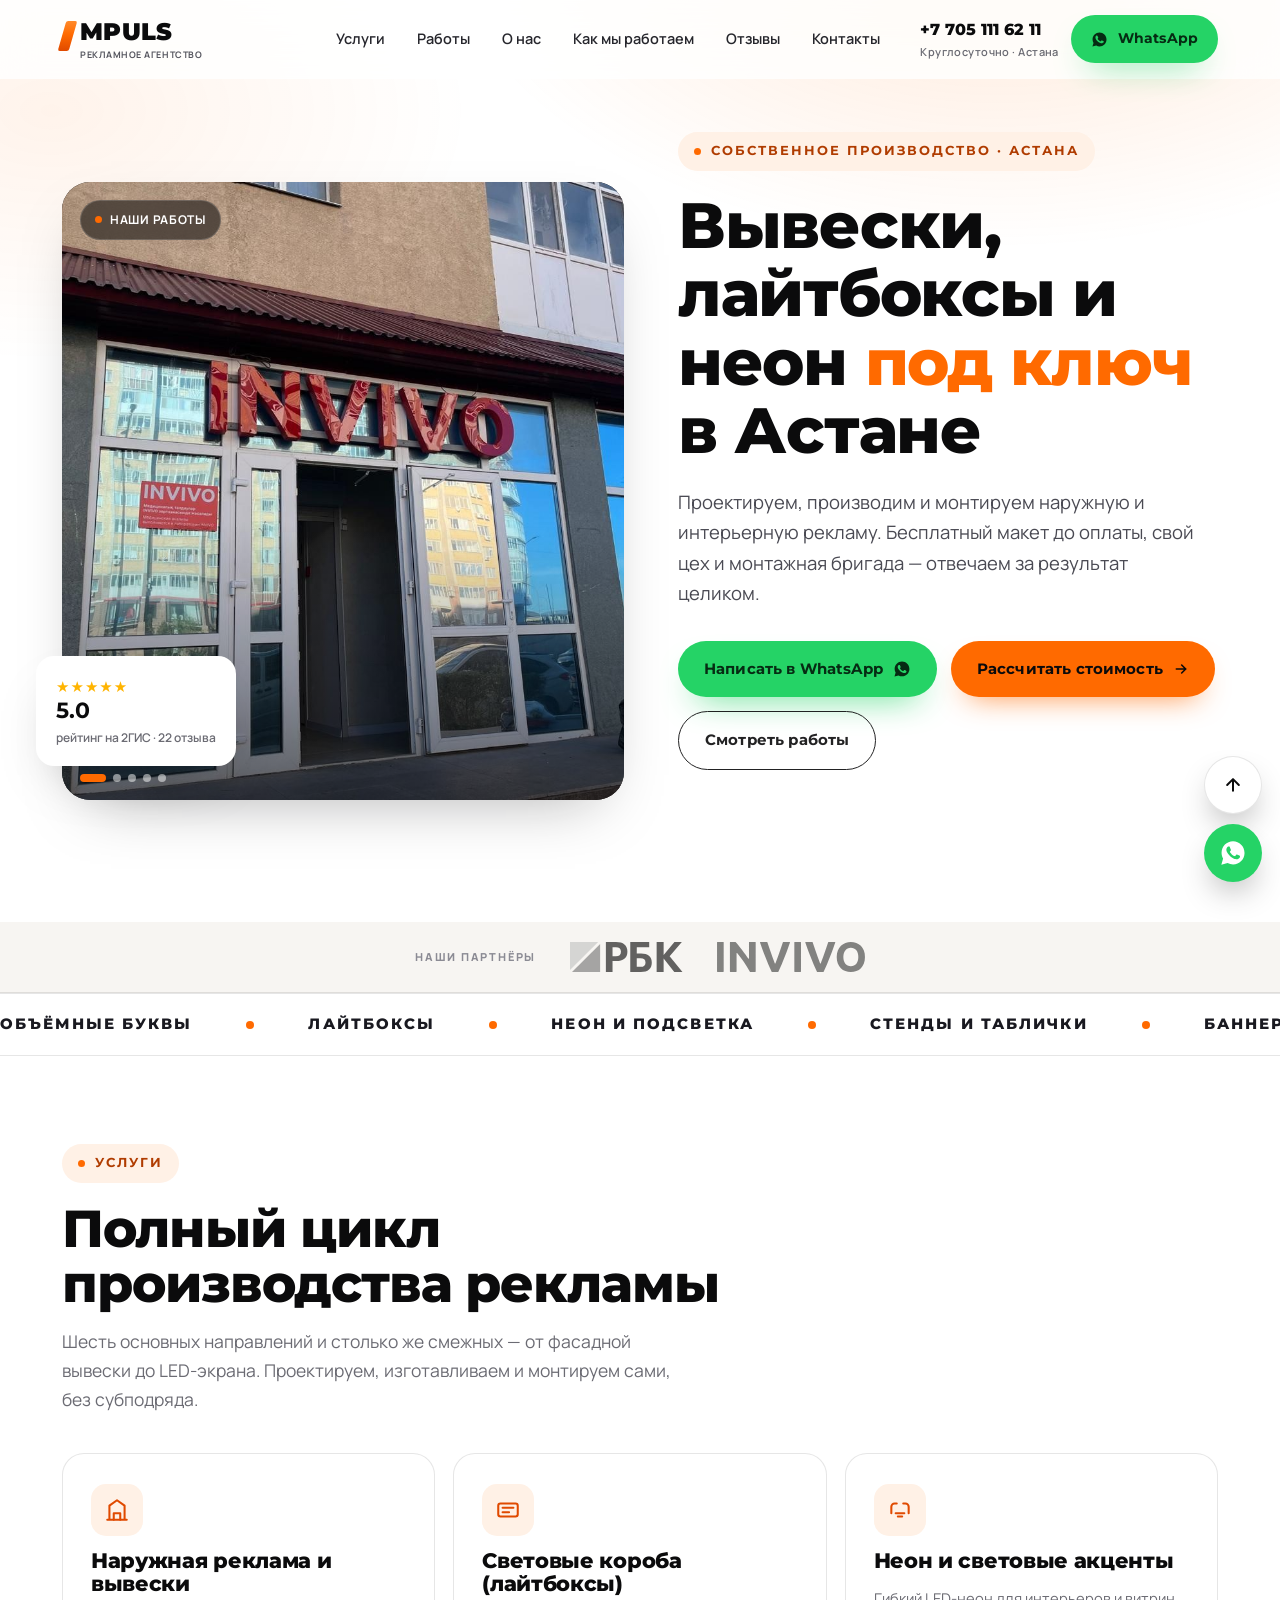
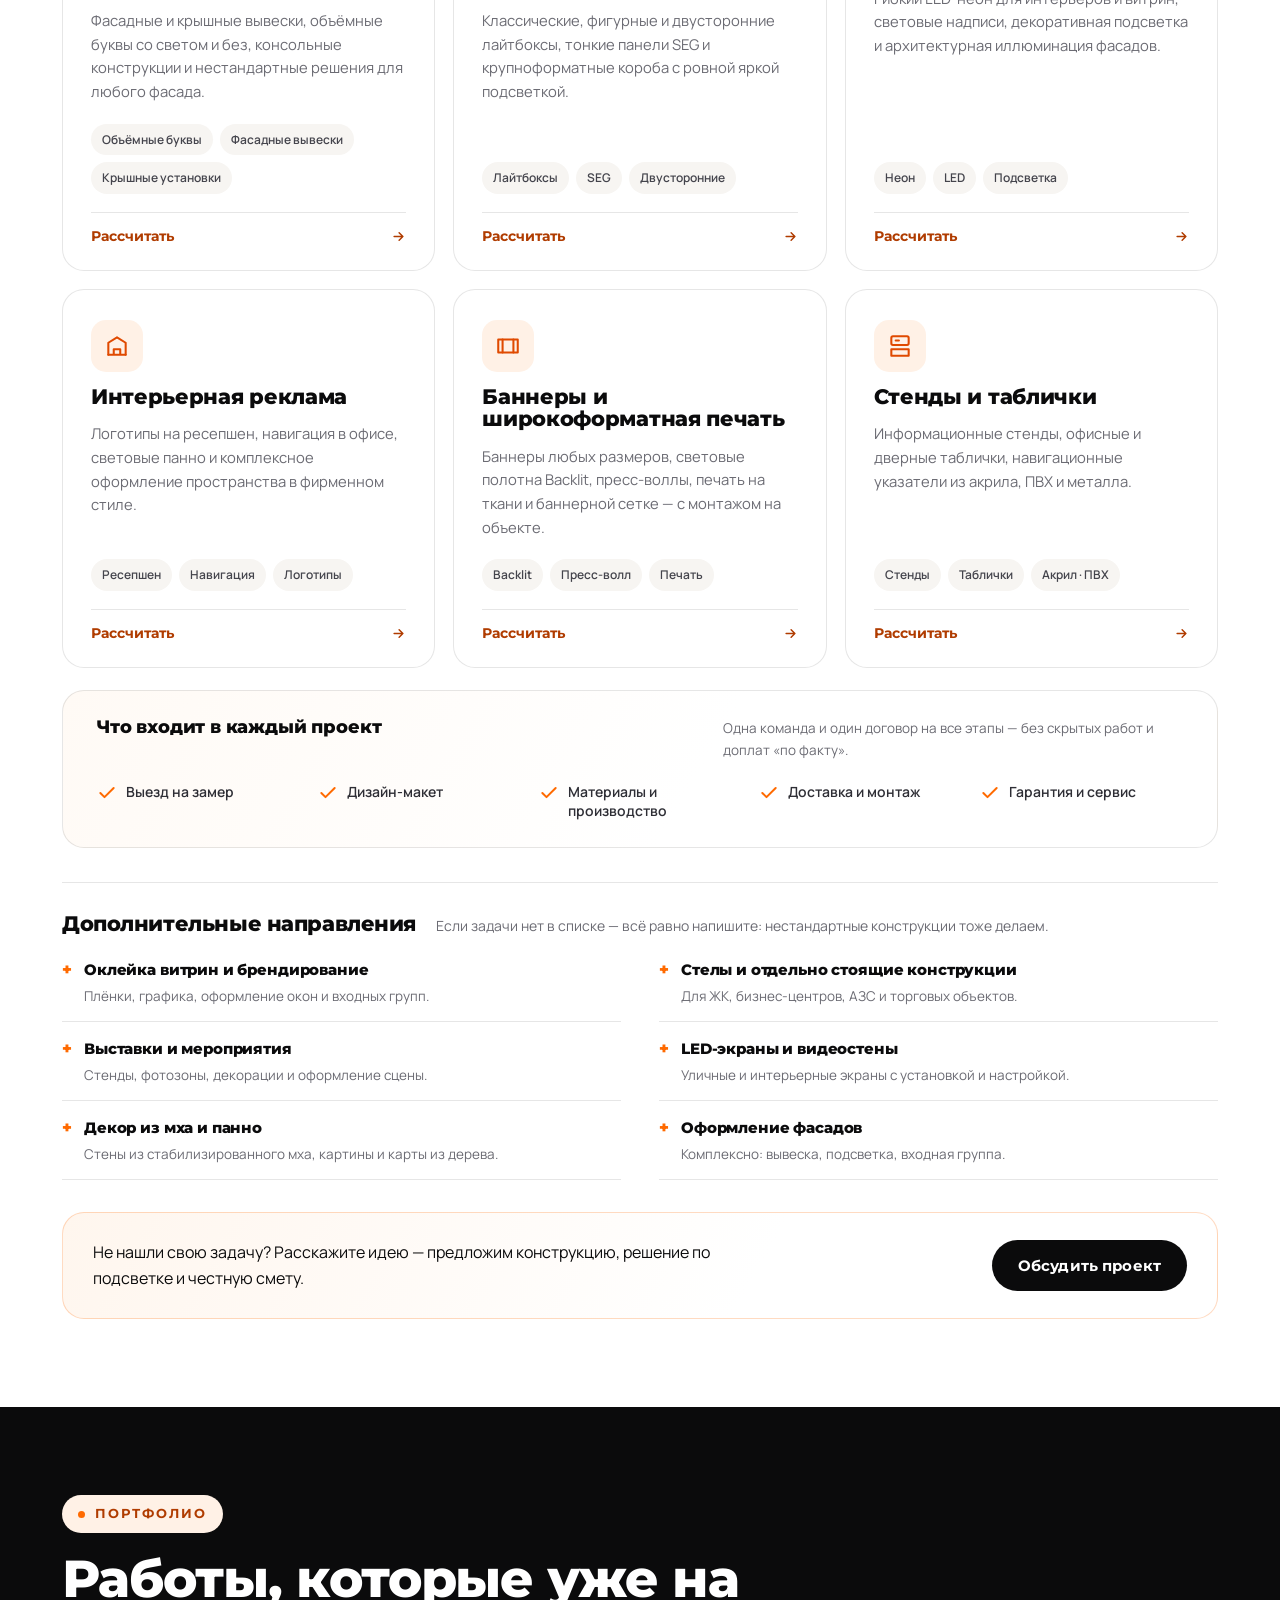
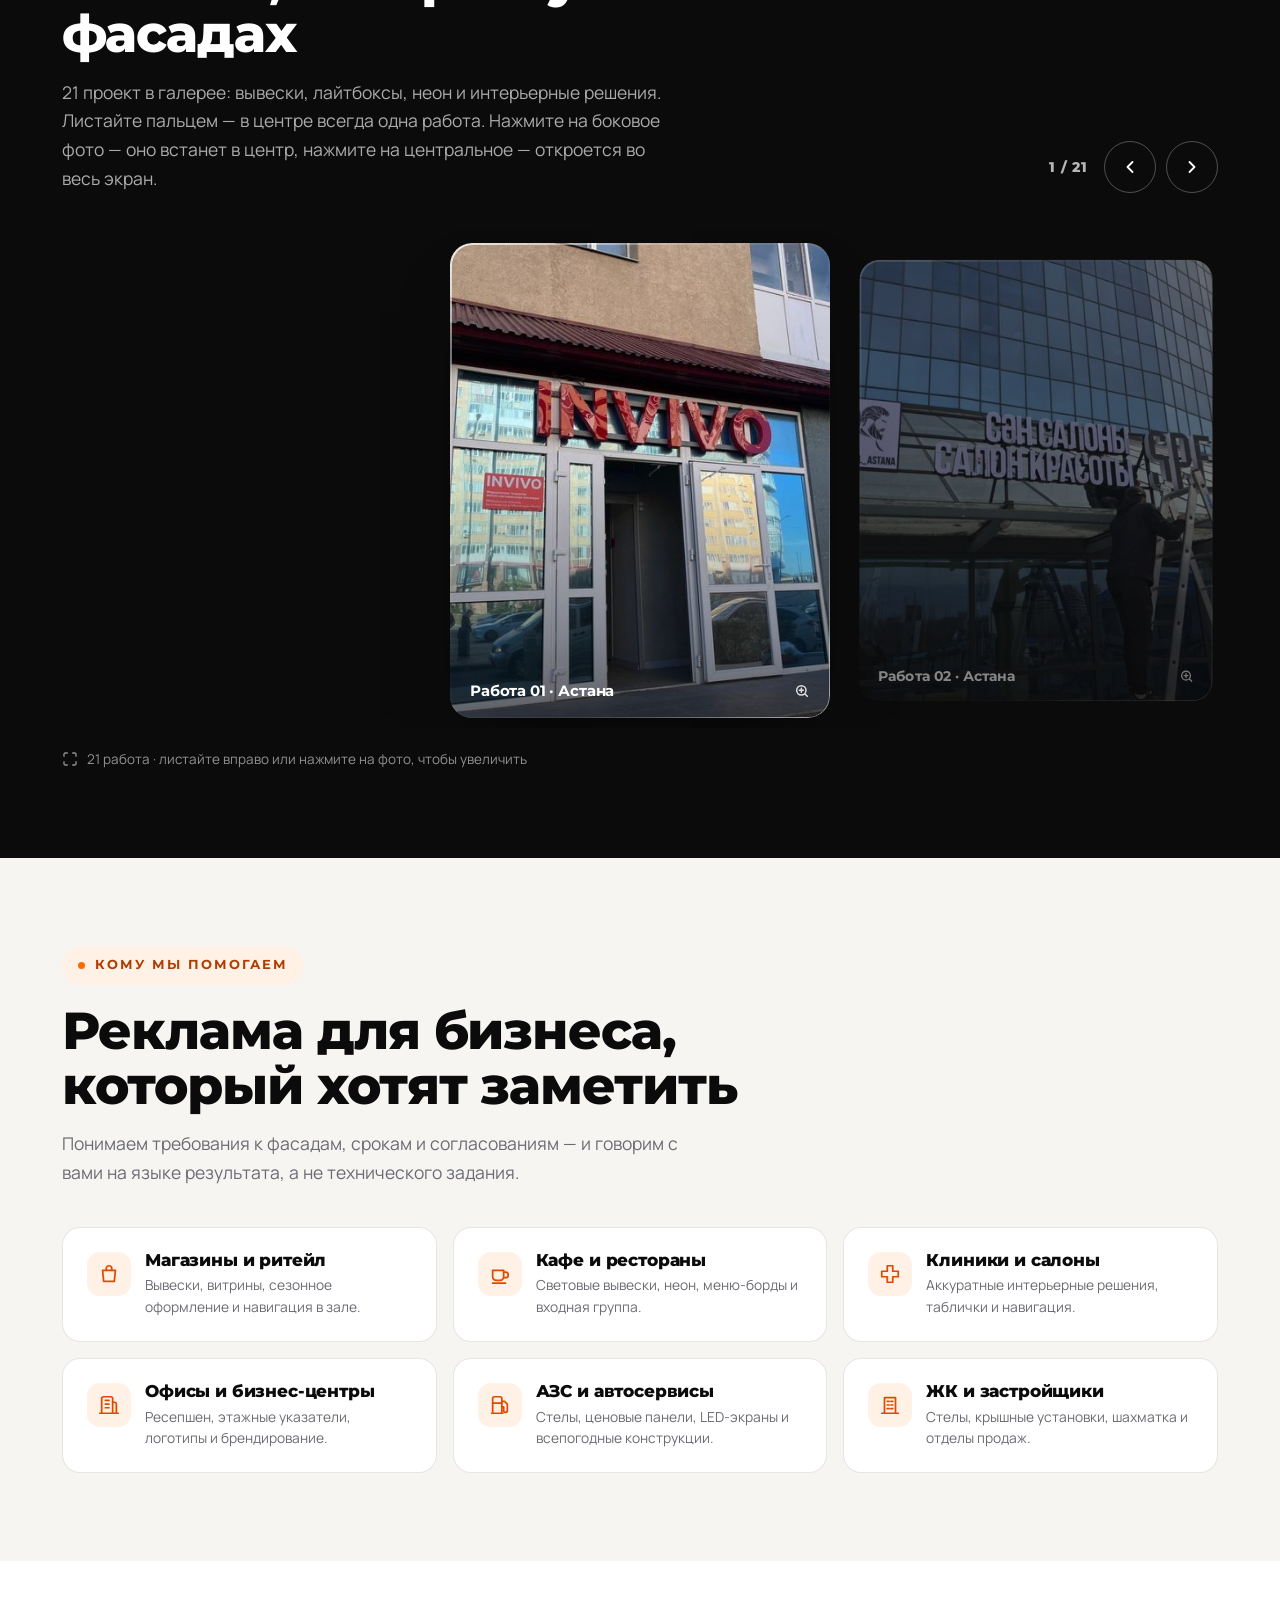
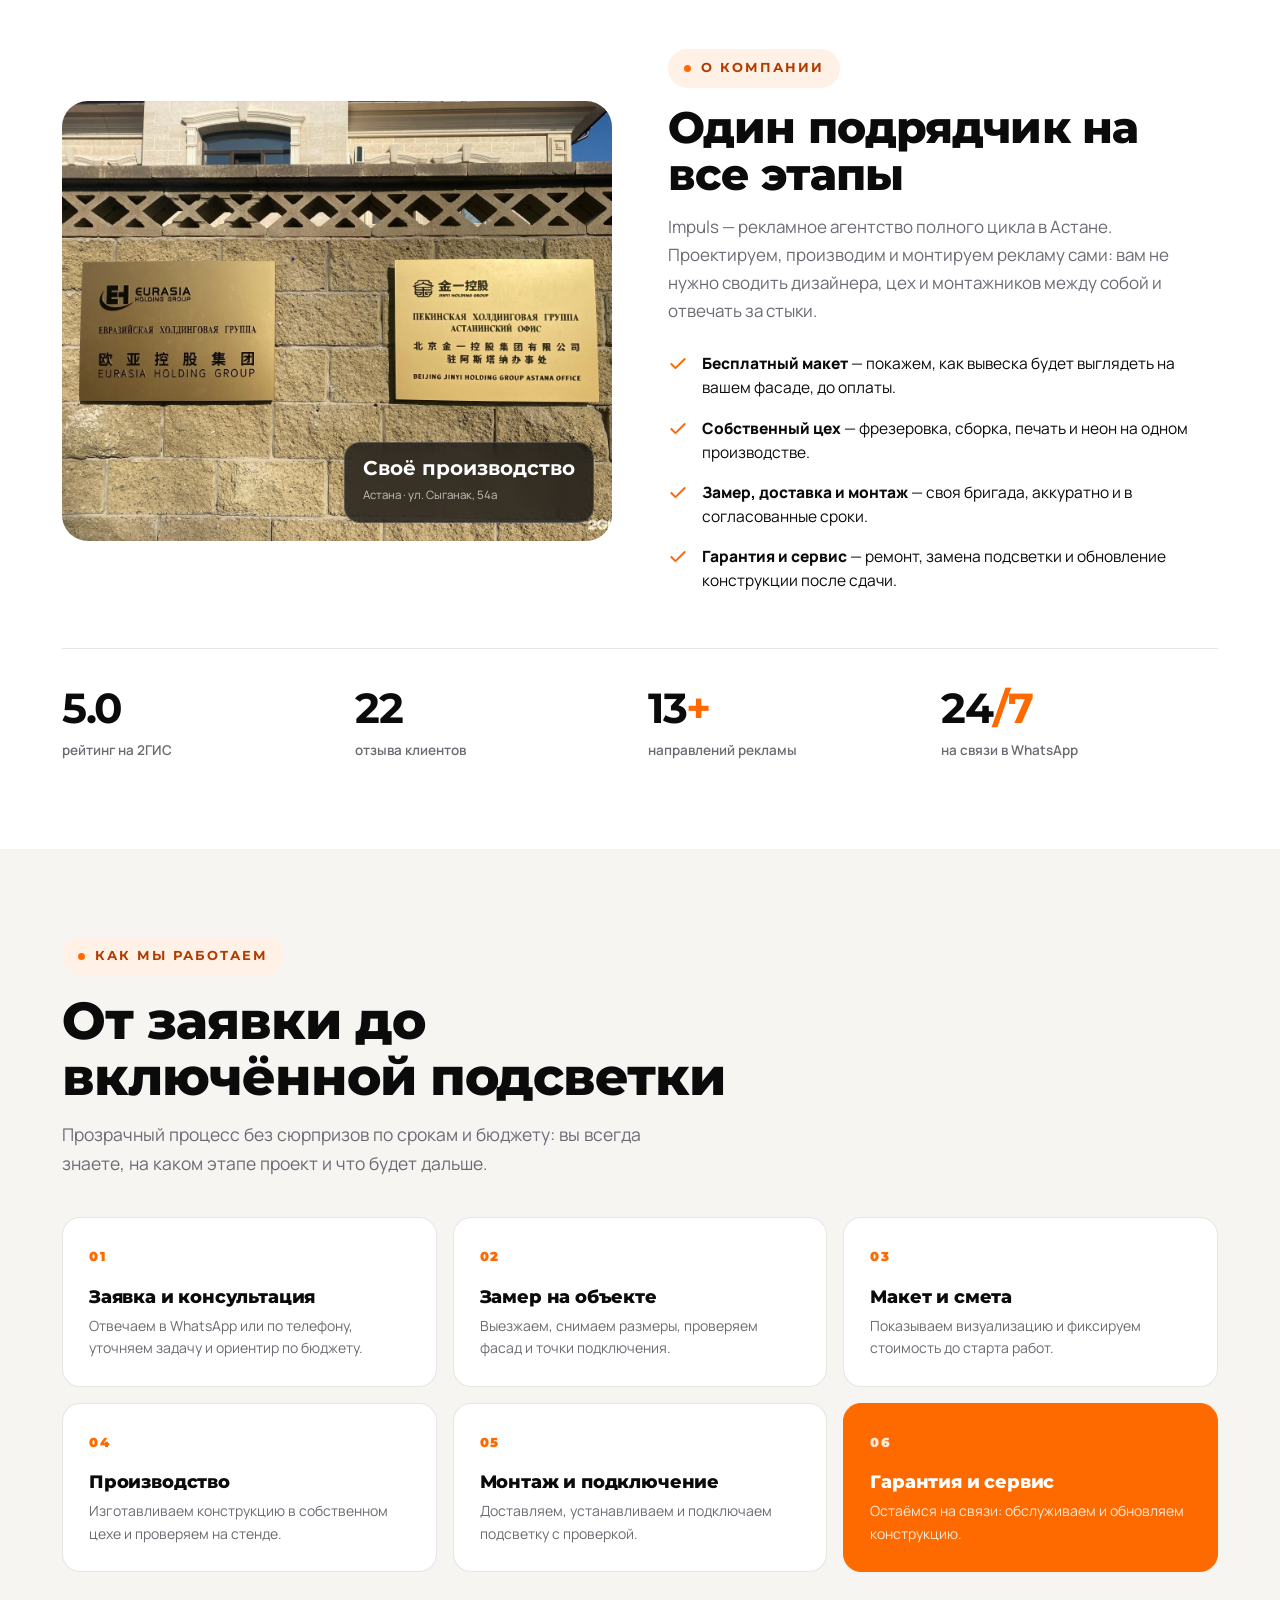
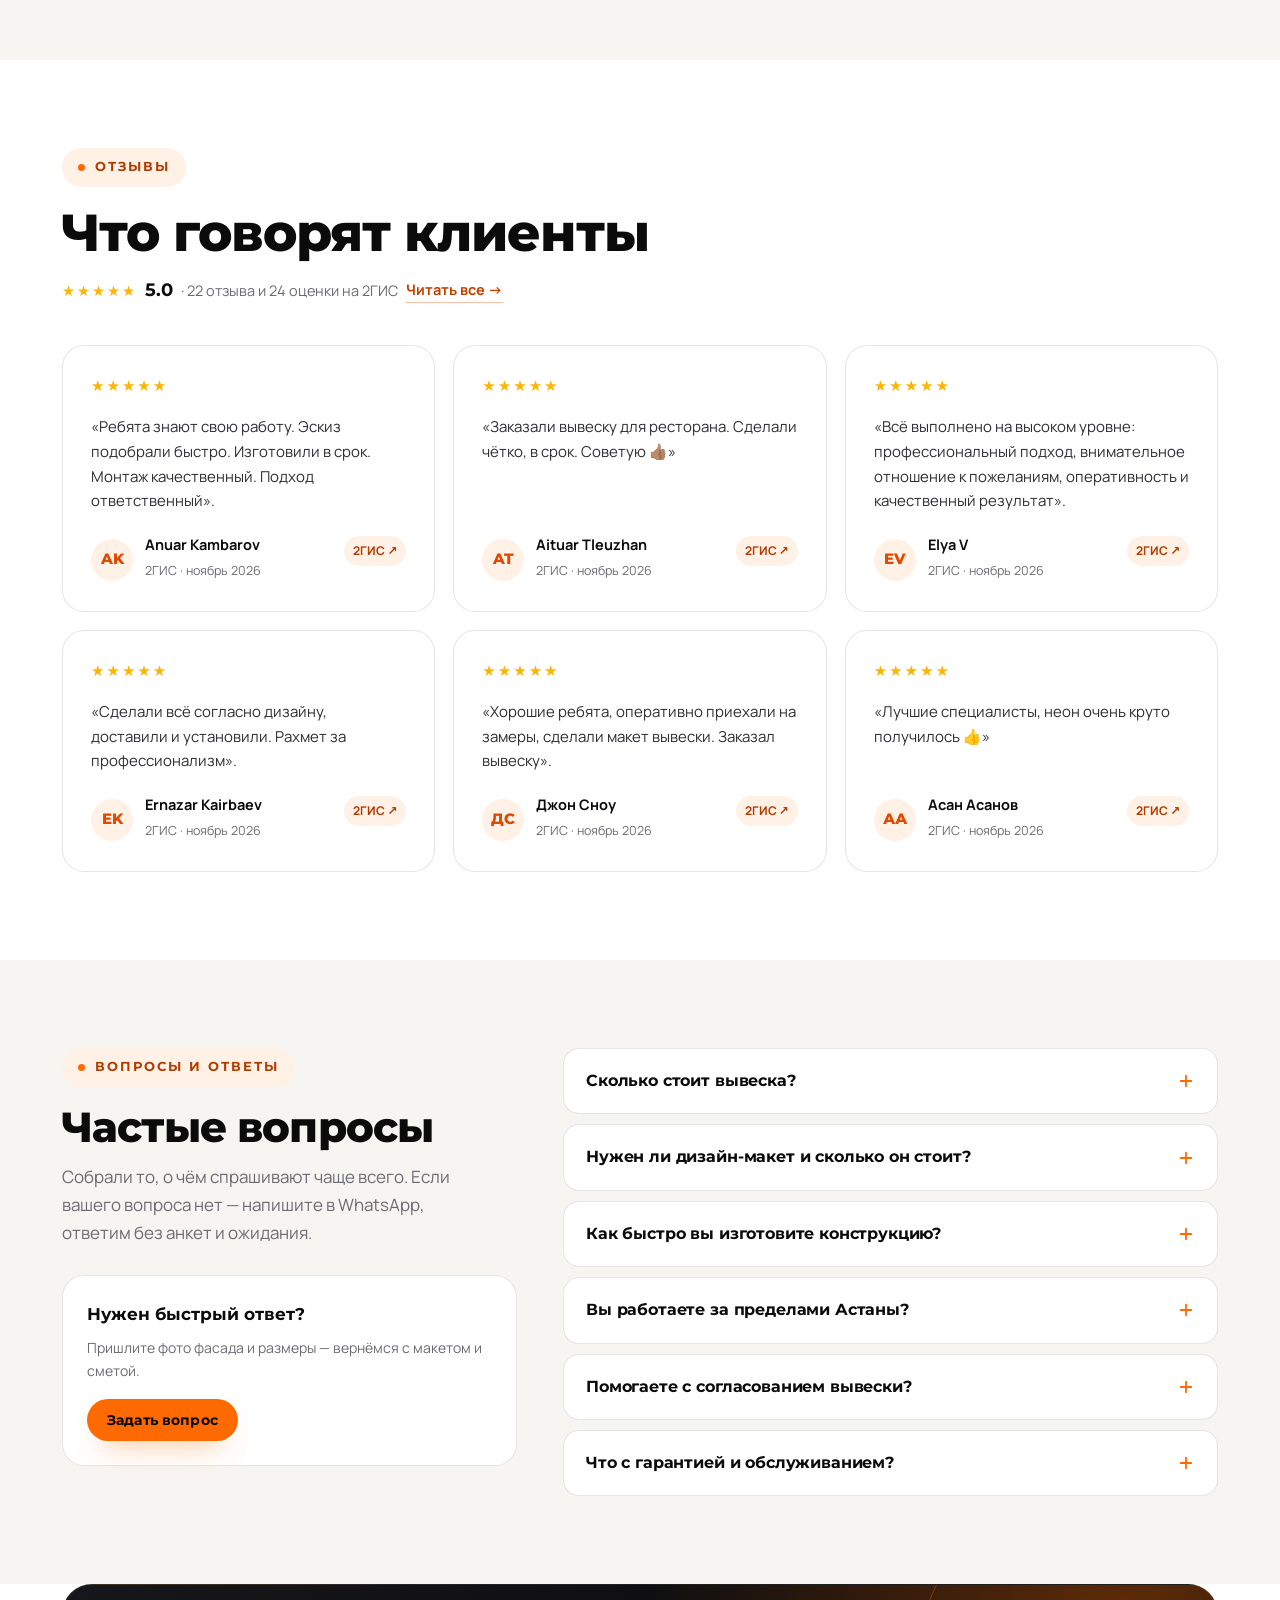
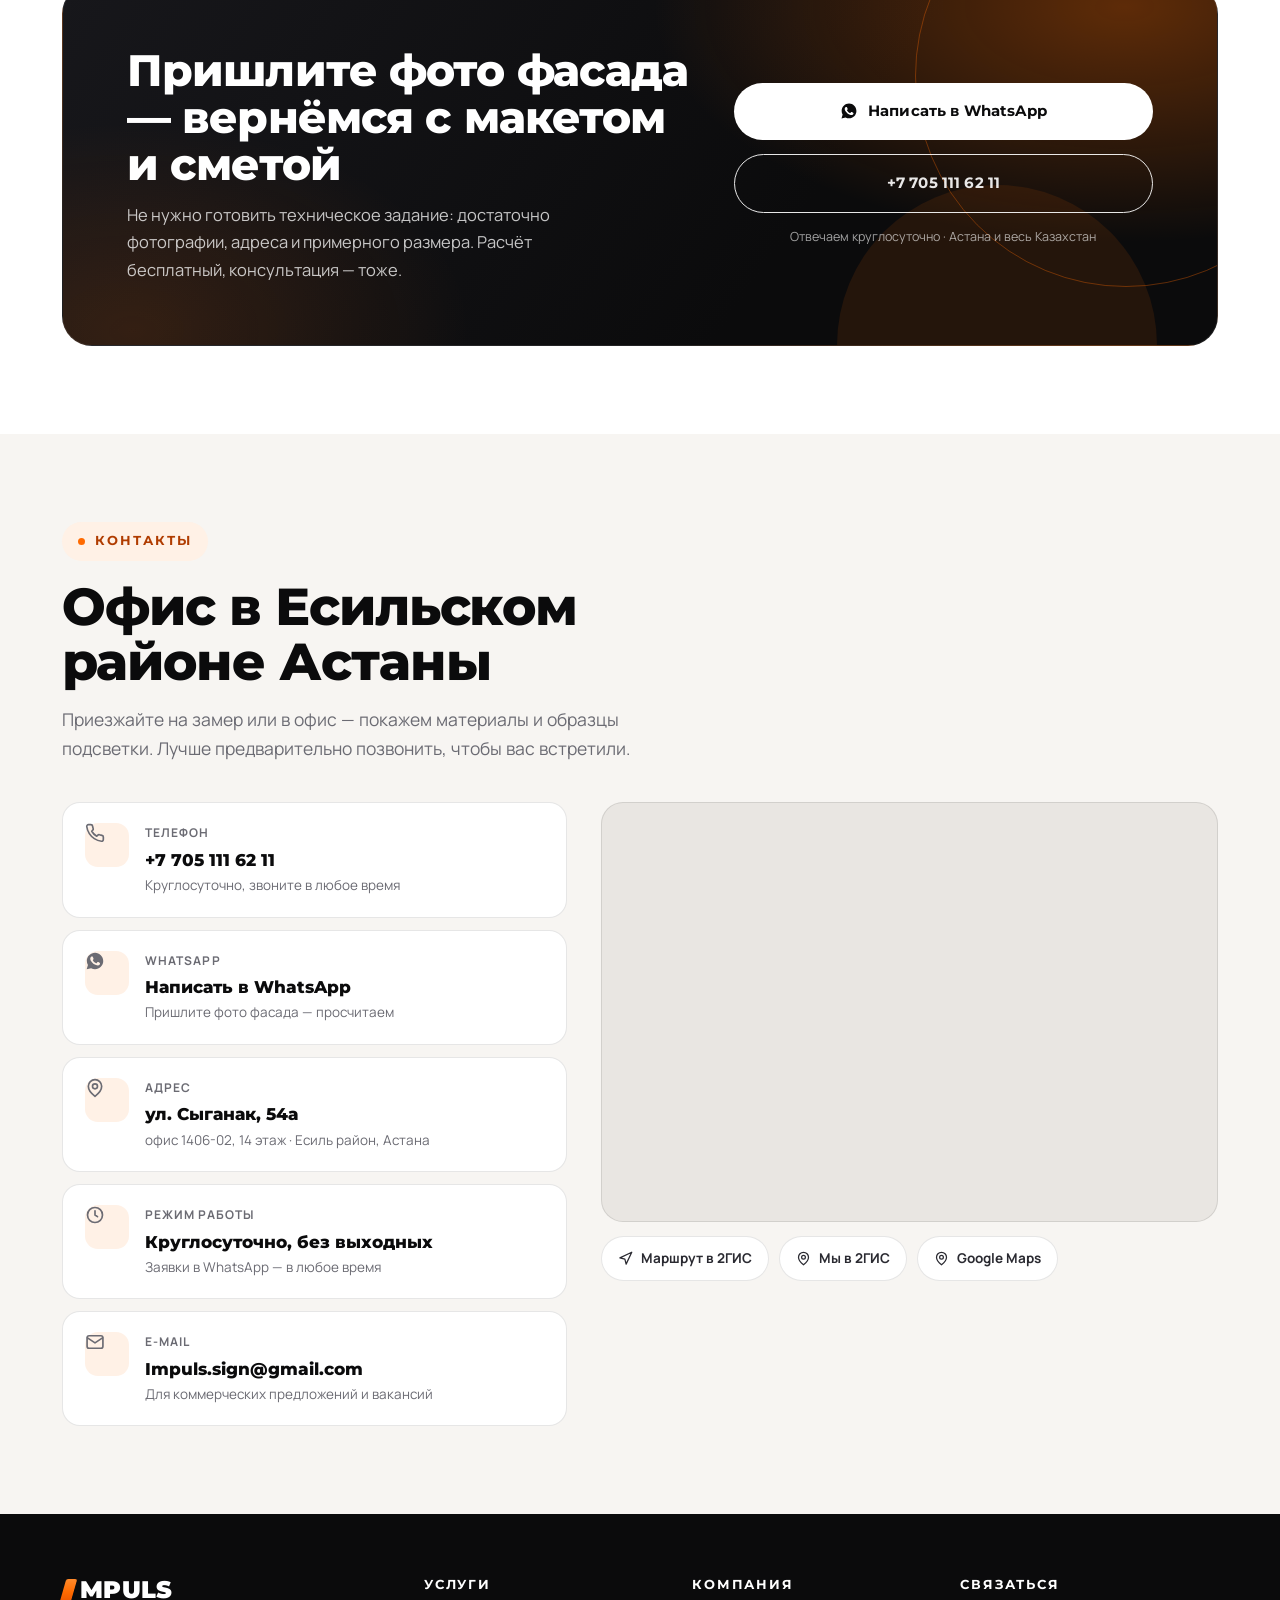
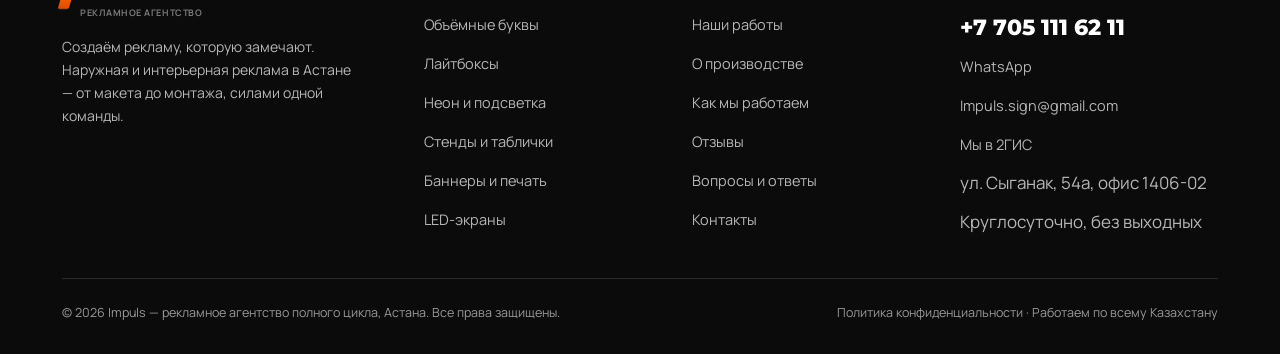
==== commit 60d1b071: "Works: click side photo to center it, center photo opens lightbox; glass edge frame on cards" ====
--- a/index.html
+++ b/index.html
@@ -26,7 +26,7 @@
 <link rel="preconnect" href="https://fonts.googleapis.com">
 <link rel="preconnect" href="https://fonts.gstatic.com" crossorigin>
 <link href="https://fonts.googleapis.com/css2?family=Manrope:wght@400;500;600;700;800&family=Montserrat:wght@700;800;900&display=swap" rel="stylesheet">
-<link rel="stylesheet" href="assets/css/style.css">
+<link rel="stylesheet" href="assets/css/style.css?v=20261116c">
 
 <script type="application/ld+json">
 {
@@ -389,7 +389,7 @@
       <div class="section-head">
         <span class="eyebrow">Портфолио</span>
         <h2>Работы, которые уже на фасадах</h2>
-        <p>21 проект в галерее: вывески, лайтбоксы, неон и интерьерные решения. Листайте пальцем — в центре всегда одна работа. Нажмите на фото, чтобы рассмотреть детали.</p>
+        <p>21 проект в галерее: вывески, лайтбоксы, неон и интерьерные решения. Листайте пальцем — в центре всегда одна работа. Нажмите на боковое фото — оно встанет в центр, нажмите на центральное — откроется во весь экран.</p>
       </div>
       <div class="works__nav">
         <span class="works__count" id="worksCount" aria-live="polite">1 / 1</span>
@@ -886,6 +886,6 @@
   </div>
 </div>
 
-<script src="assets/js/app.js"></script>
+<script src="assets/js/app.js?v=20261116c"></script>
 </body>
 </html>
--- a/assets/css/style.css
+++ b/assets/css/style.css
@@ -1845,3 +1845,25 @@
   .works__count { margin-right: 0; }
 }
 
+/* ---------- Glass frame on works ---------- */
+.works__rail .work { cursor: pointer; }
+.works__rail .work.is-active { cursor: zoom-in; }
+.works__rail .work::before {
+  content: "";
+  position: absolute;
+  inset: 0;
+  border-radius: inherit;
+  padding: 1.5px;
+  background: linear-gradient(140deg, rgba(255, 255, 255, 0.8), rgba(255, 255, 255, 0.14) 26%, rgba(255, 255, 255, 0) 52%, rgba(255, 255, 255, 0.1) 74%, rgba(255, 255, 255, 0.6));
+  -webkit-mask: linear-gradient(#000 0 0) content-box, linear-gradient(#000 0 0);
+  -webkit-mask-composite: xor;
+  mask: linear-gradient(#000 0 0) content-box, linear-gradient(#000 0 0);
+  mask-composite: exclude;
+  pointer-events: none;
+  z-index: 4;
+  opacity: 0.5;
+  transition: opacity 0.4s var(--ease);
+}
+.works__rail .work.is-active::before,
+.works__rail .work:hover::before { opacity: 1; }
+
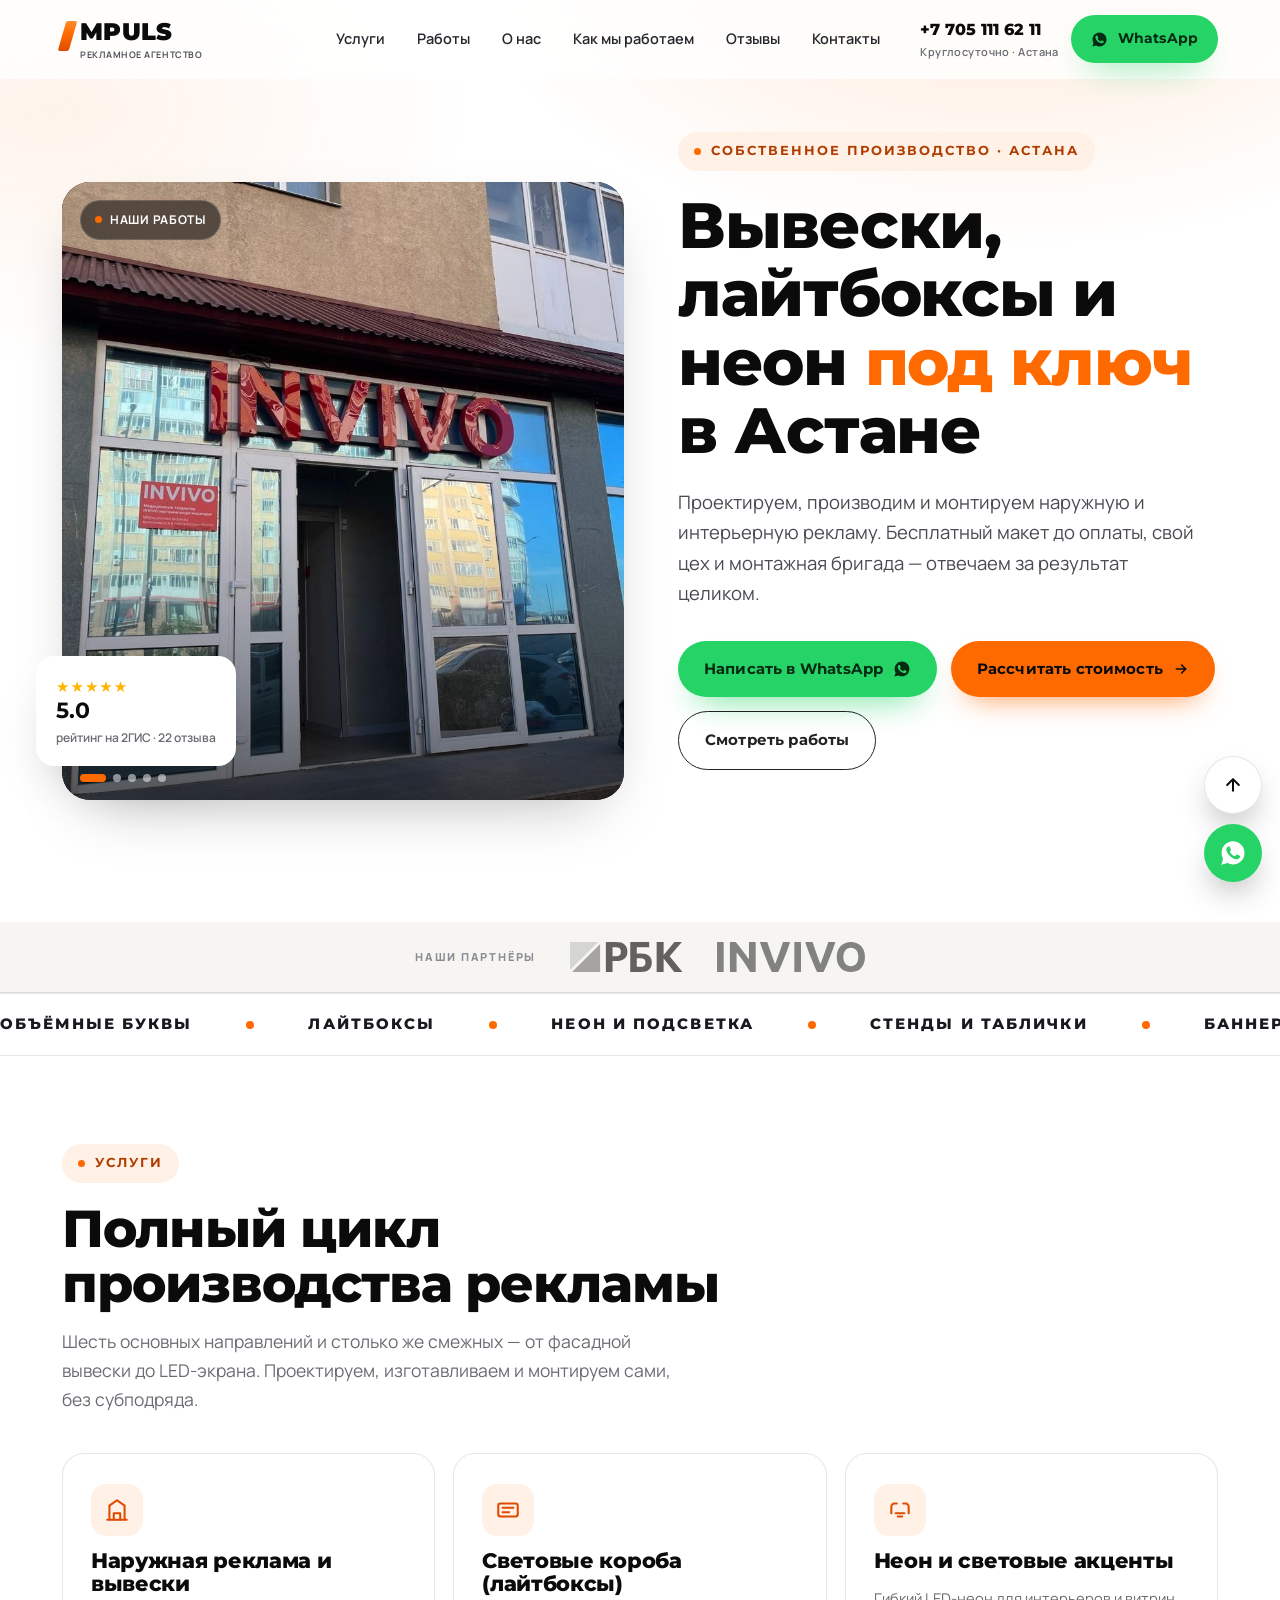
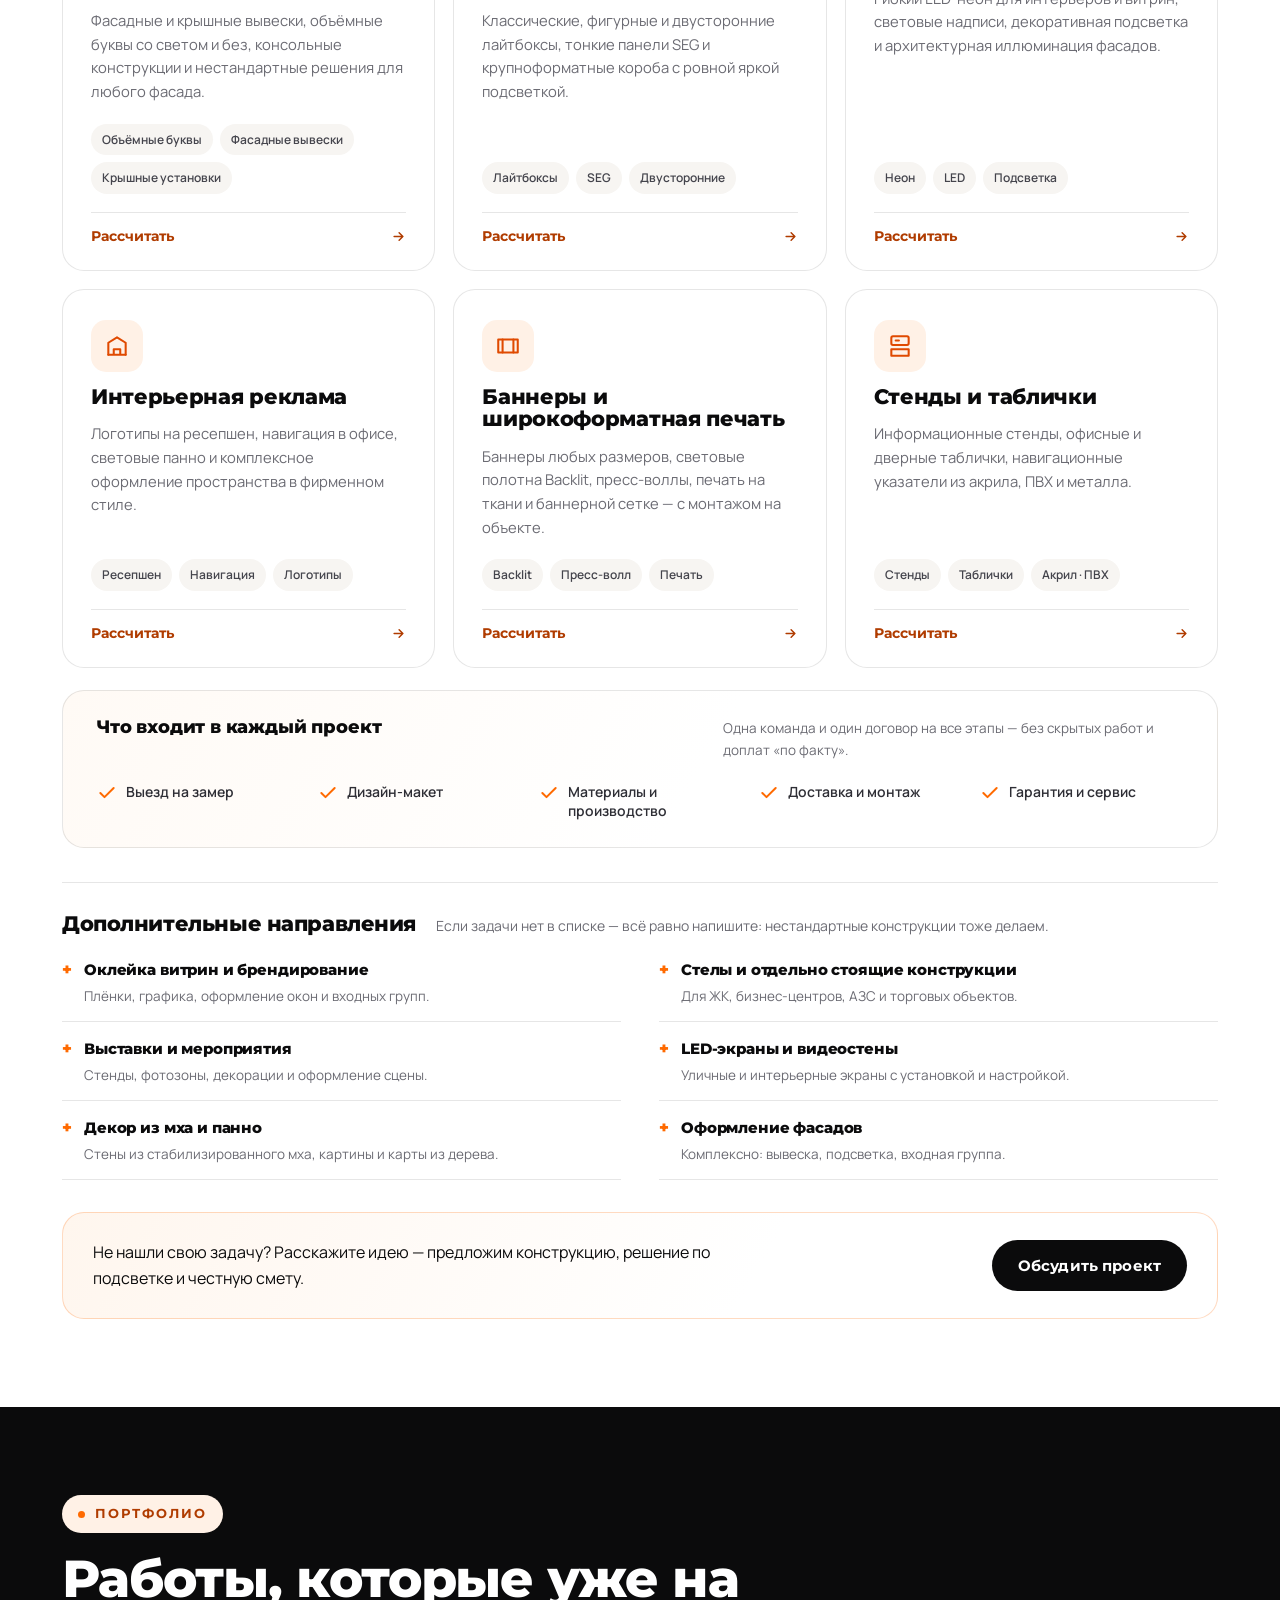
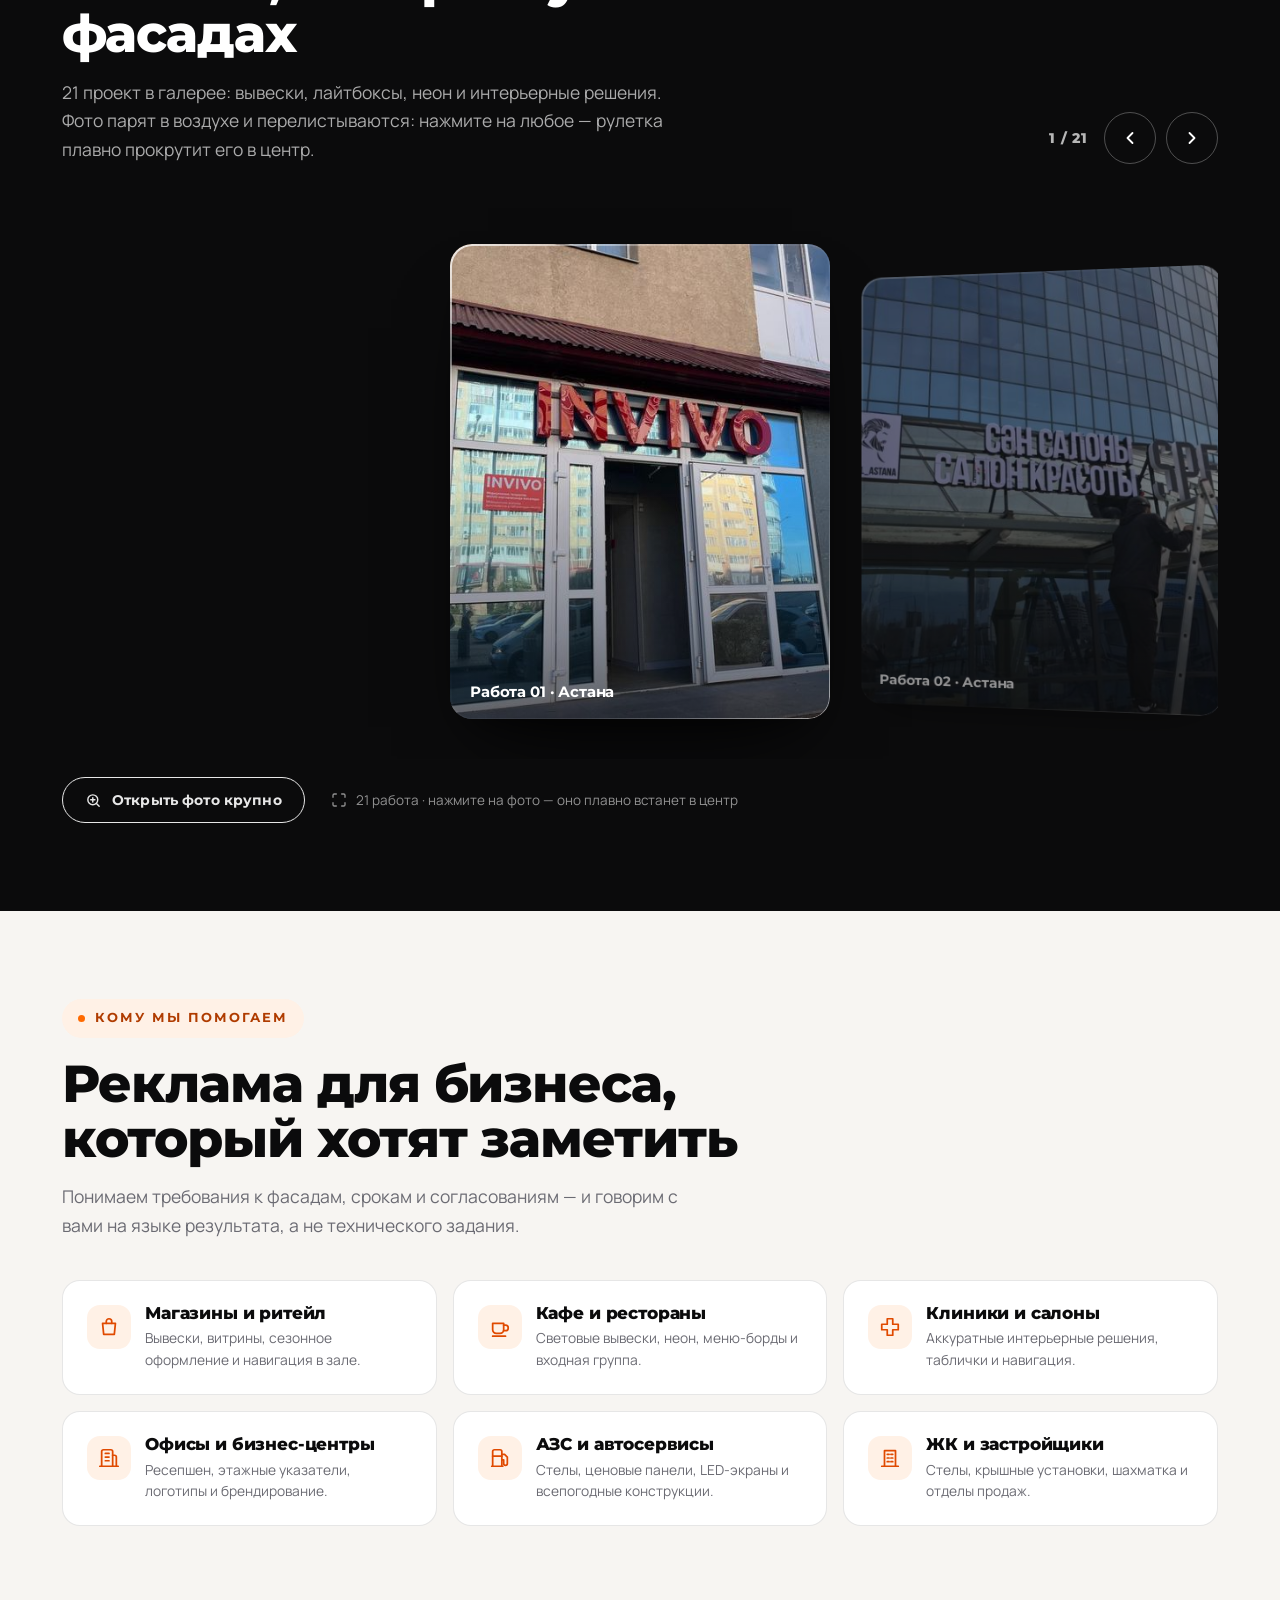
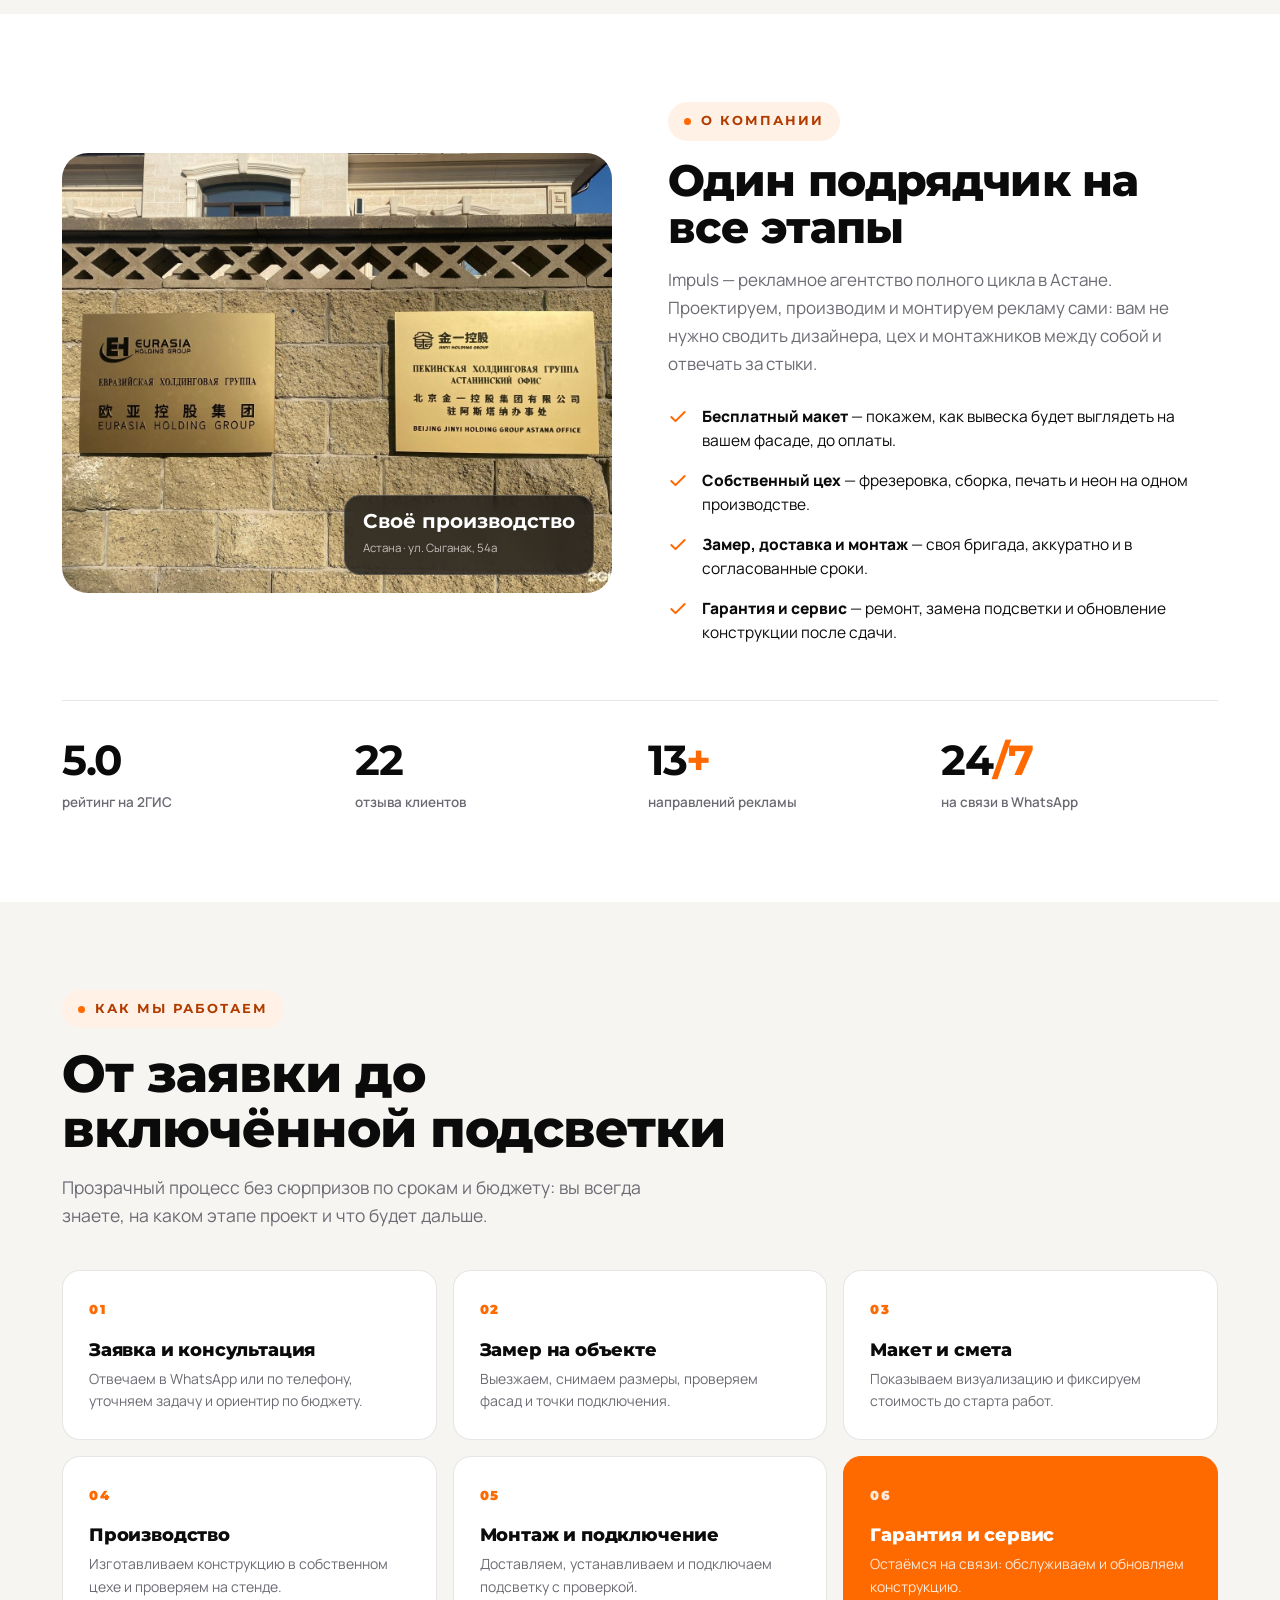
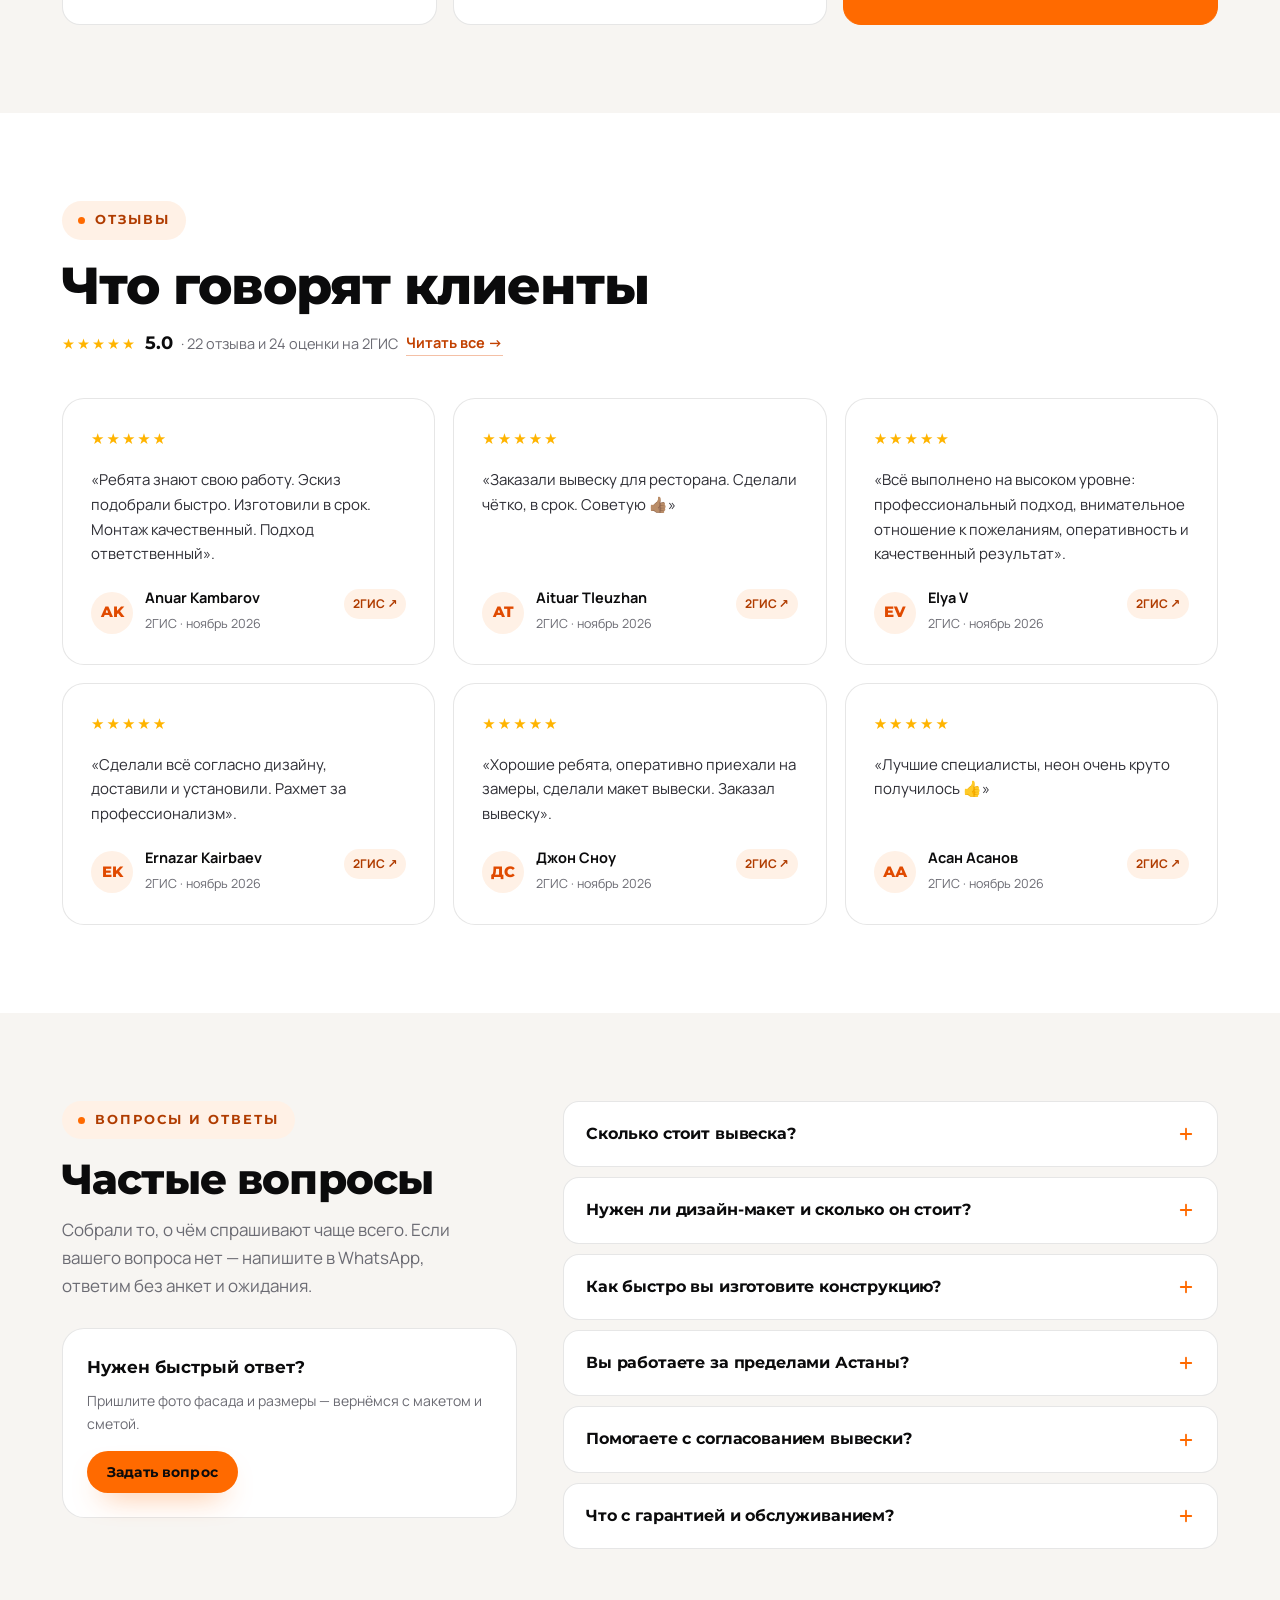
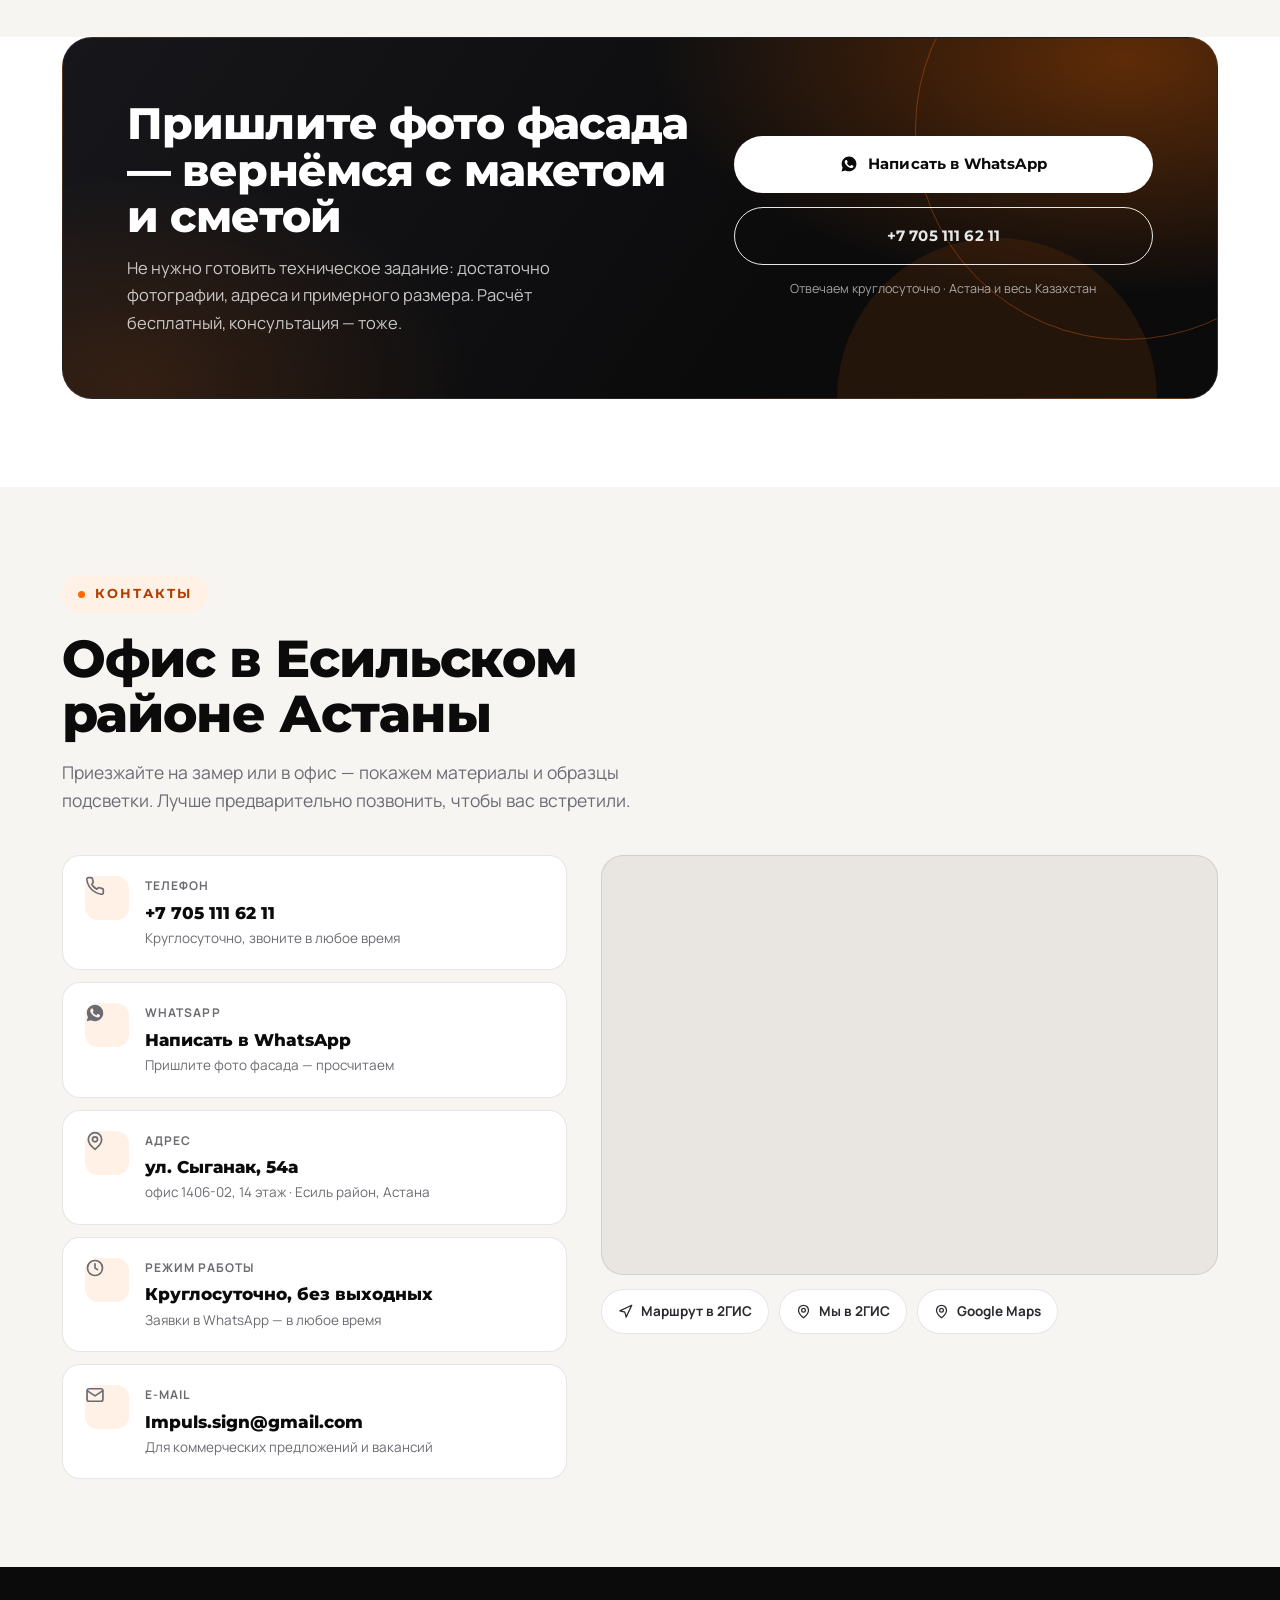
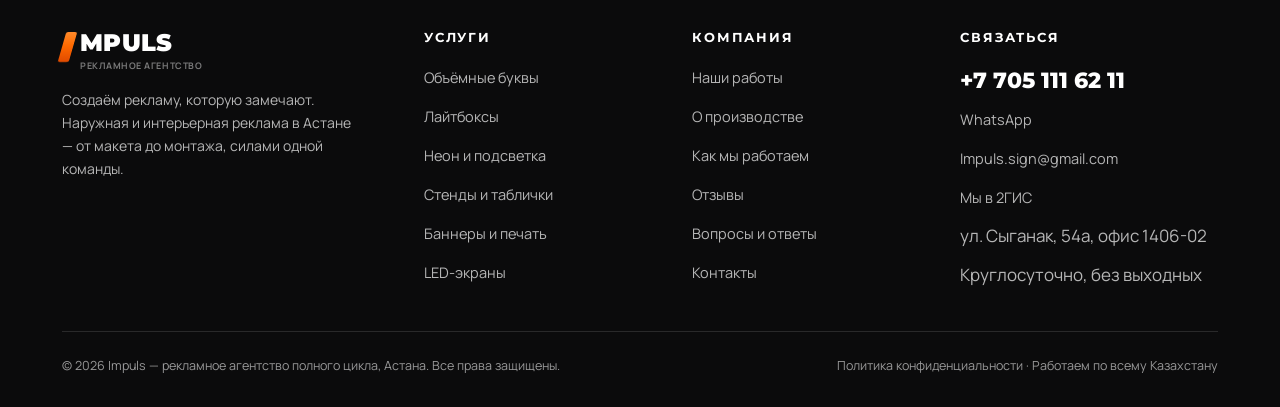
==== commit 991af672: "Works: floating 3D cards, click centers only, separate zoom button" ====
--- a/index.html
+++ b/index.html
@@ -26,7 +26,7 @@
 <link rel="preconnect" href="https://fonts.googleapis.com">
 <link rel="preconnect" href="https://fonts.gstatic.com" crossorigin>
 <link href="https://fonts.googleapis.com/css2?family=Manrope:wght@400;500;600;700;800&family=Montserrat:wght@700;800;900&display=swap" rel="stylesheet">
-<link rel="stylesheet" href="assets/css/style.css?v=20261116c">
+<link rel="stylesheet" href="assets/css/style.css?v=20261116d">
 
 <script type="application/ld+json">
 {
@@ -389,7 +389,7 @@
       <div class="section-head">
         <span class="eyebrow">Портфолио</span>
         <h2>Работы, которые уже на фасадах</h2>
-        <p>21 проект в галерее: вывески, лайтбоксы, неон и интерьерные решения. Листайте пальцем — в центре всегда одна работа. Нажмите на боковое фото — оно встанет в центр, нажмите на центральное — откроется во весь экран.</p>
+        <p>21 проект в галерее: вывески, лайтбоксы, неон и интерьерные решения. Фото парят в воздухе и перелистываются: нажмите на любое — рулетка плавно прокрутит его в центр.</p>
       </div>
       <div class="works__nav">
         <span class="works__count" id="worksCount" aria-live="polite">1 / 1</span>
@@ -404,10 +404,16 @@
 
     <div class="works__rail" id="worksRail" aria-label="Галерея работ"><!-- заполняется из JS --></div>
 
-    <p class="works__hint">
-      <svg width="16" height="16" viewBox="0 0 24 24" fill="none" stroke="currentColor" stroke-width="2" stroke-linecap="round" stroke-linejoin="round" aria-hidden="true"><path d="M8 3H5a2 2 0 0 0-2 2v3M16 3h3a2 2 0 0 1 2 2v3M8 21H5a2 2 0 0 1-2-2v-3M16 21h3a2 2 0 0 0 2-2v-3"/></svg>
-      21 работа · листайте вправо или нажмите на фото, чтобы увеличить
-    </p>
+    <div class="works__actions">
+      <button class="btn btn--ghost works__open" id="worksOpen" type="button">
+        <svg width="17" height="17" viewBox="0 0 24 24" fill="none" stroke="currentColor" stroke-width="2" stroke-linecap="round" stroke-linejoin="round" aria-hidden="true"><circle cx="11" cy="11" r="7"/><path d="m20 20-3.5-3.5M11 8v6M8 11h6"/></svg>
+        Открыть фото крупно
+      </button>
+      <p class="works__hint">
+        <svg width="16" height="16" viewBox="0 0 24 24" fill="none" stroke="currentColor" stroke-width="2" stroke-linecap="round" stroke-linejoin="round" aria-hidden="true"><path d="M8 3H5a2 2 0 0 0-2 2v3M16 3h3a2 2 0 0 1 2 2v3M8 21H5a2 2 0 0 1-2-2v-3M16 21h3a2 2 0 0 0 2-2v-3"/></svg>
+        21 работа · нажмите на фото — оно плавно встанет в центр
+      </p>
+    </div>
   </div>
 </section>
 
@@ -886,6 +892,6 @@
   </div>
 </div>
 
-<script src="assets/js/app.js?v=20261116c"></script>
+<script src="assets/js/app.js?v=20261116d"></script>
 </body>
 </html>
--- a/assets/css/style.css
+++ b/assets/css/style.css
@@ -1812,19 +1812,45 @@
 .partners__row a:hover { opacity: 1; filter: none; transform: translateY(-2px); }
 .partners__row img { height: 100%; width: auto; max-width: 170px; object-fit: contain; display: block; }
 
-/* ---------- Works carousel: centered roulette ---------- */
-.works__rail { --card: min(380px, 80vw); padding-inline: calc((100% - var(--card)) / 2); scroll-padding-inline: calc((100% - var(--card)) / 2); padding-block: 16px 10px; scroll-snap-type: x mandatory; scroll-behavior: auto; }
-.works__rail .work { width: var(--card); scroll-snap-align: start; opacity: 0.5; transform: scale(0.93); transition: opacity 0.45s var(--ease), transform 0.45s var(--ease), box-shadow 0.45s var(--ease); }
-.works__rail .work.is-active { opacity: 1; transform: scale(1); box-shadow: 0 34px 70px -34px rgba(0, 0, 0, 0.7); }
+/* ---------- Works carousel: floating roulette ---------- */
+.works__rail { --card: min(380px, 80vw); padding-inline: calc((100% - var(--card)) / 2); scroll-padding-inline: calc((100% - var(--card)) / 2); padding-block: 46px 40px; scroll-snap-type: x mandatory; scroll-behavior: auto; perspective: 1400px; }
+.works__rail .work {
+  width: var(--card);
+  scroll-snap-align: start;
+  opacity: 0.55;
+  transform-origin: 50% 55%;
+  transition: opacity 0.45s var(--ease), box-shadow 0.45s var(--ease);
+  animation: workFloat 7s ease-in-out infinite;
+  box-shadow: 0 26px 46px -30px rgba(0, 0, 0, 0.85), 0 8px 22px -16px rgba(0, 0, 0, 0.7);
+}
+.works__rail .work.is-active { opacity: 1; z-index: 2; box-shadow: 0 46px 80px -38px rgba(0, 0, 0, 0.9), 0 16px 34px -22px rgba(0, 0, 0, 0.75); }
 .works__rail .work:hover { opacity: 1; }
+
+@keyframes workFloat {
+  0%, 100% { translate: 0 -8px; }
+  50% { translate: 0 8px; }
+}
+
+.works__rail .work:nth-child(3n+1) { animation-duration: 6.4s; animation-delay: -0.6s; }
+.works__rail .work:nth-child(3n+2) { animation-duration: 7.6s; animation-delay: -2.4s; }
+.works__rail .work:nth-child(3n) { animation-duration: 8.4s; animation-delay: -4.1s; }
+
+@media (prefers-reduced-motion: reduce) {
+  .works__rail .work { animation: none; }
+}
+
 .works__count { font-family: var(--font-display); font-weight: 800; font-size: 14px; letter-spacing: 0.06em; color: #fff; opacity: 0.7; align-self: center; margin-right: 6px; }
+
+.works__actions { display: flex; align-items: center; flex-wrap: wrap; gap: 14px 26px; margin-top: 18px; }
+.works__actions .works__hint { margin-top: 0; }
+.works__open { padding: 13px 22px; font-size: 14px; }
 
 @media (max-width: 720px) {
   .partners { padding: 16px 0; }
   .partners__row { gap: 20px; }
   .partners__row a { height: 24px; }
   .partners__inner { gap: 10px 18px; }
-  .works__rail { --card: min(300px, 74vw); }
+  .works__rail { --card: min(300px, 74vw); padding-block: 38px 32px; }
 }
 
 
@@ -1847,7 +1873,7 @@
 
 /* ---------- Glass frame on works ---------- */
 .works__rail .work { cursor: pointer; }
-.works__rail .work.is-active { cursor: zoom-in; }
+.works__rail .work.is-active { cursor: pointer; }
 .works__rail .work::before {
   content: "";
   position: absolute;
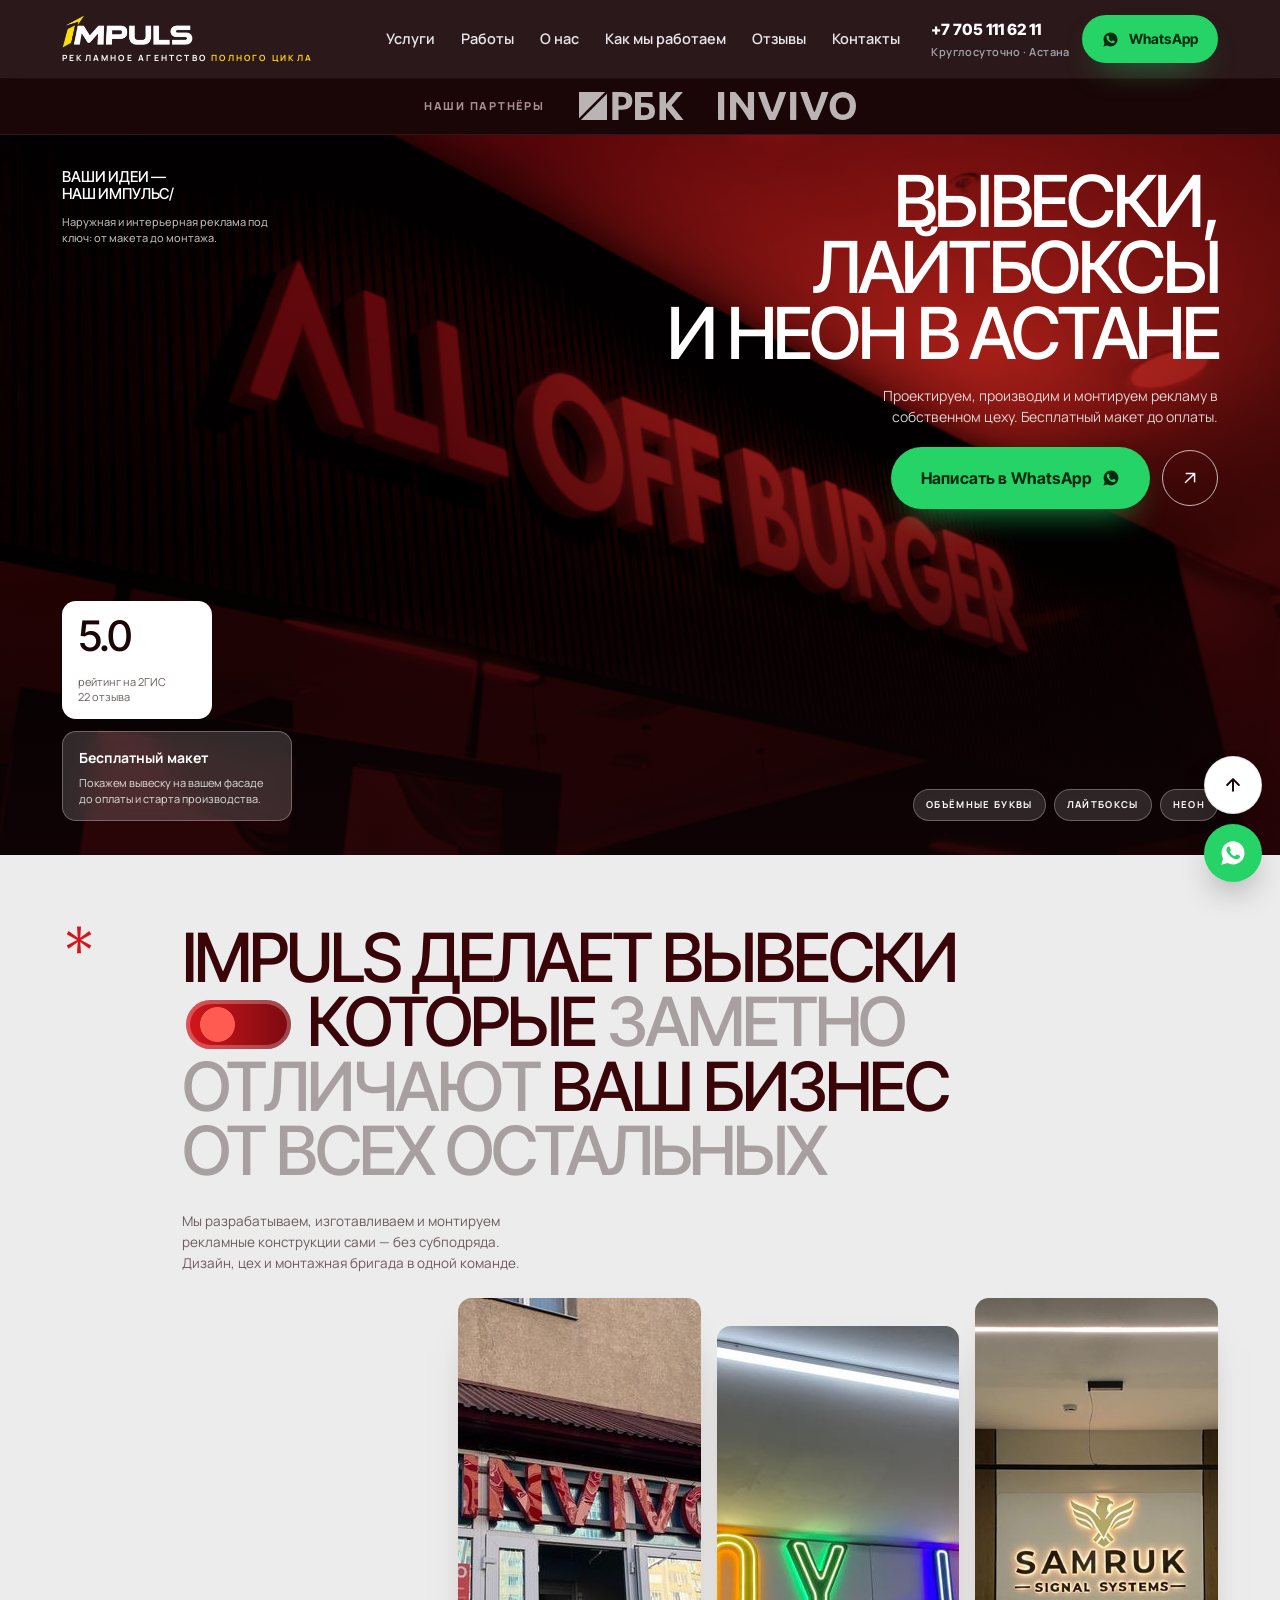
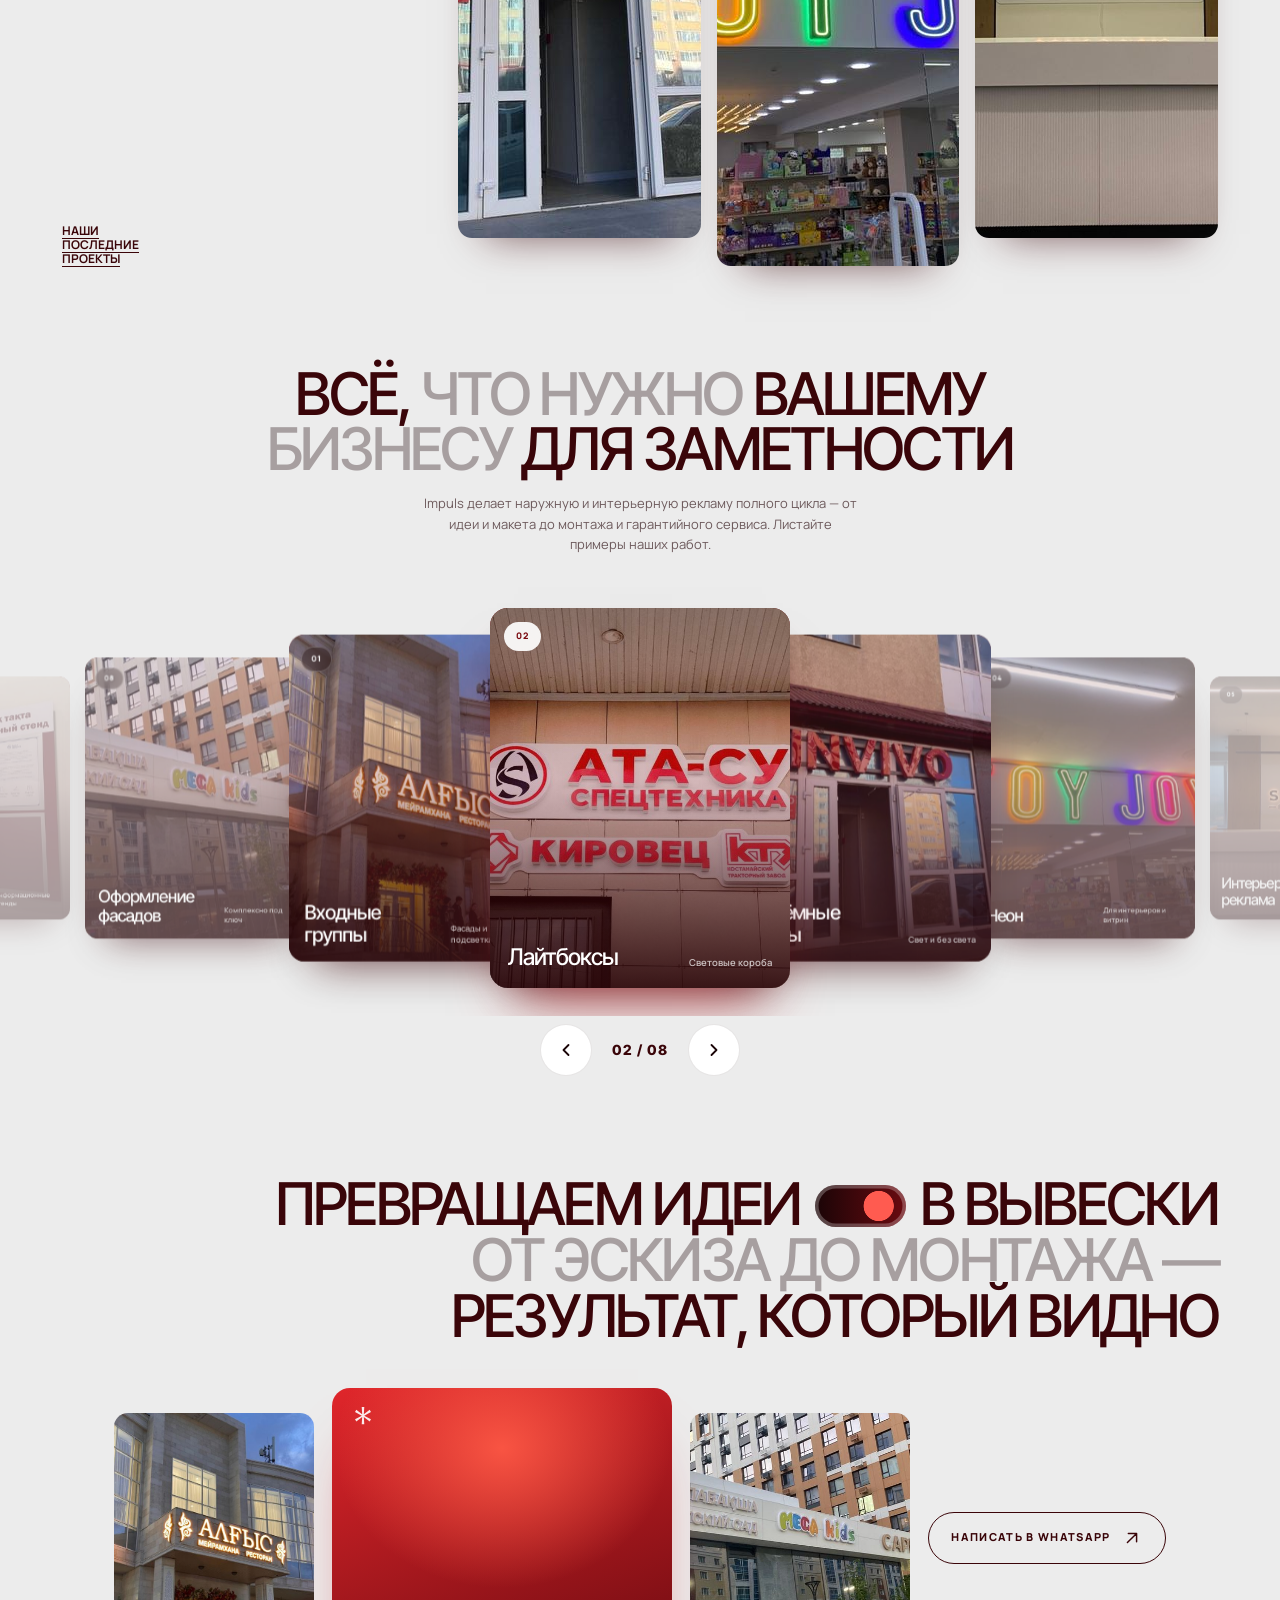
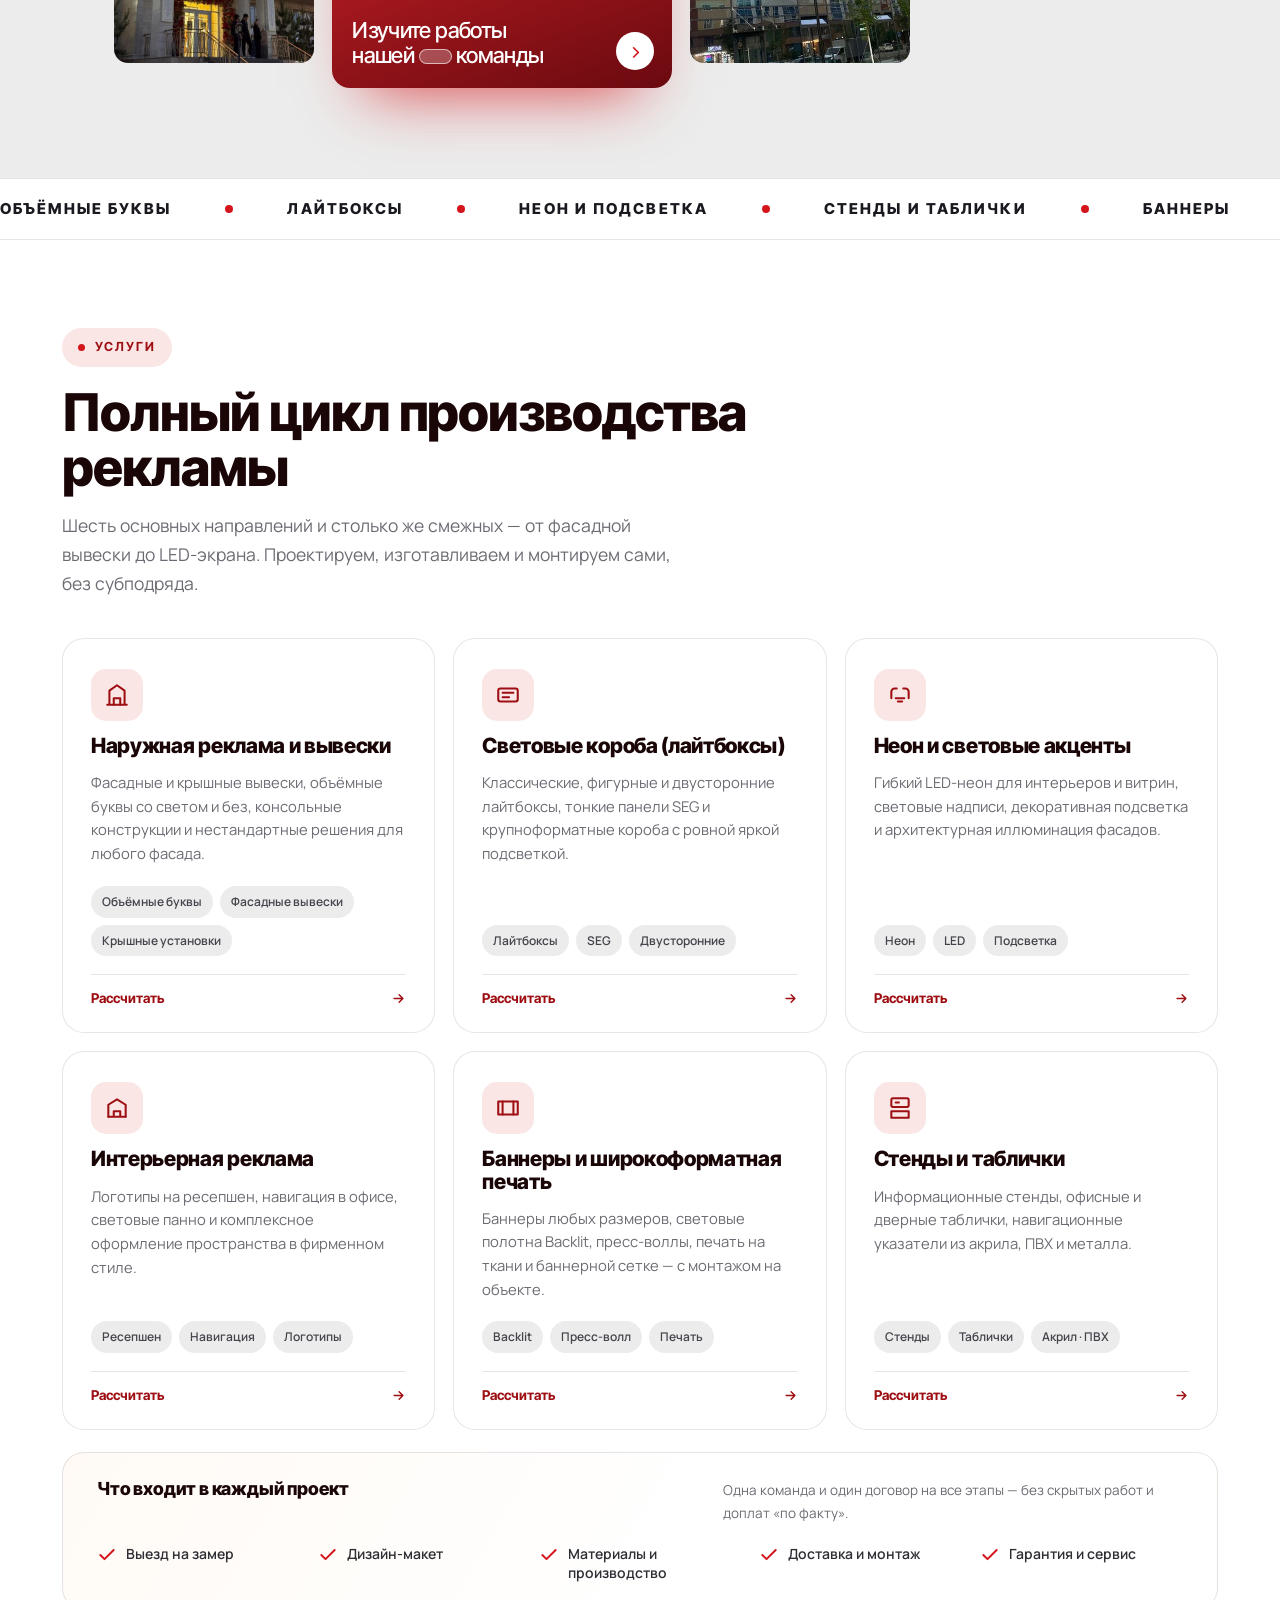
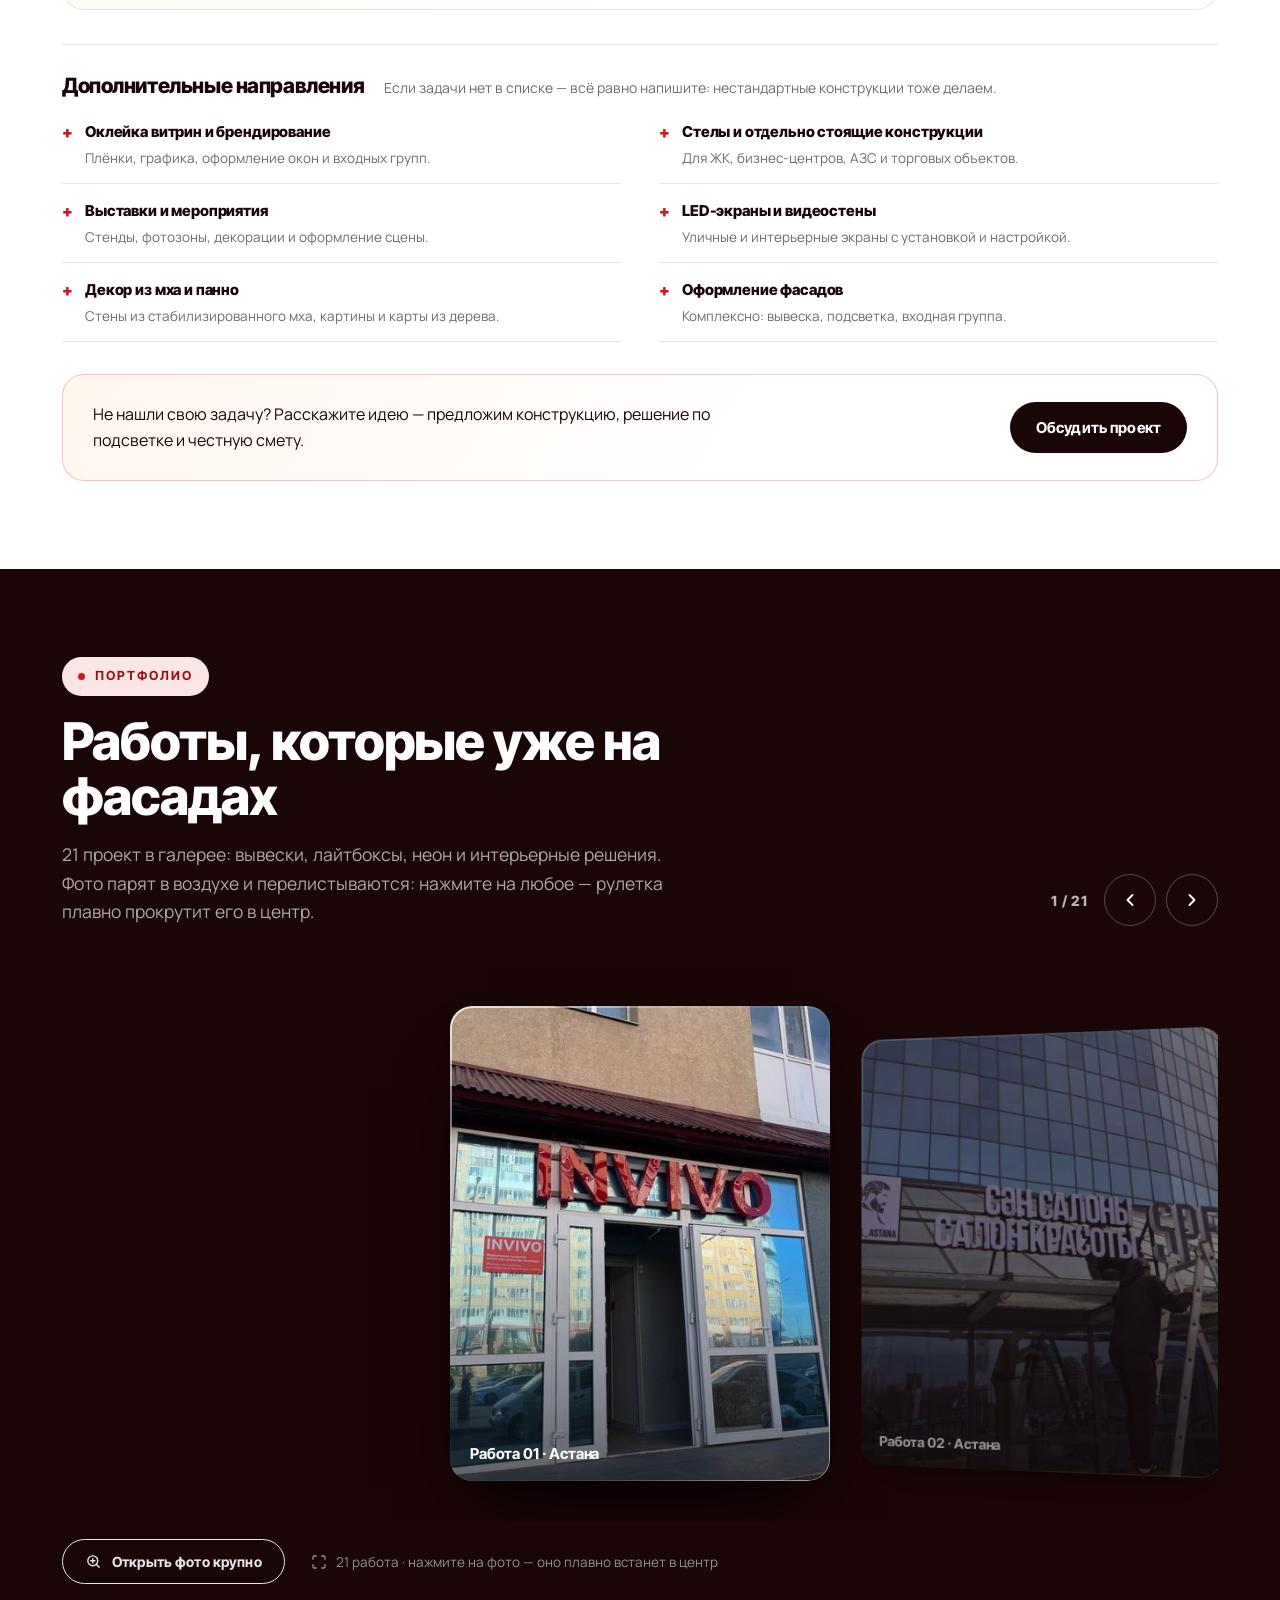
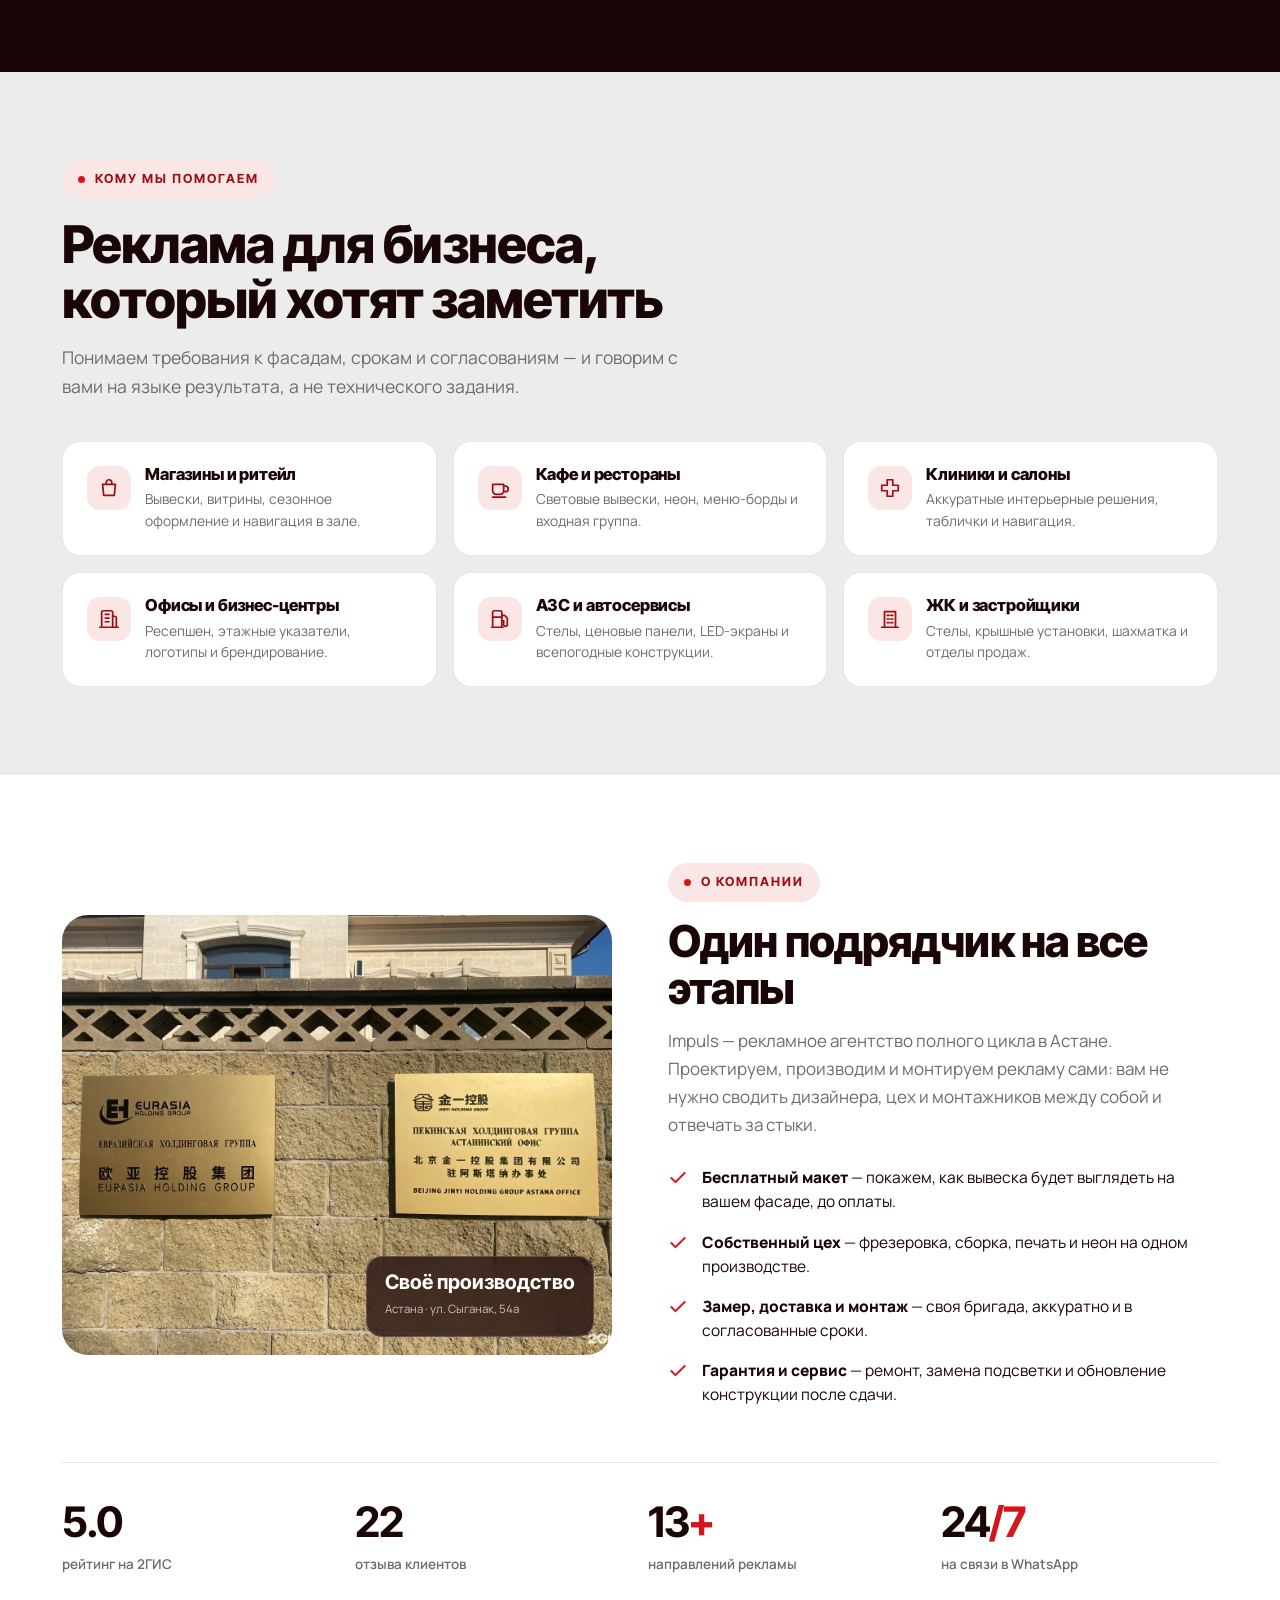
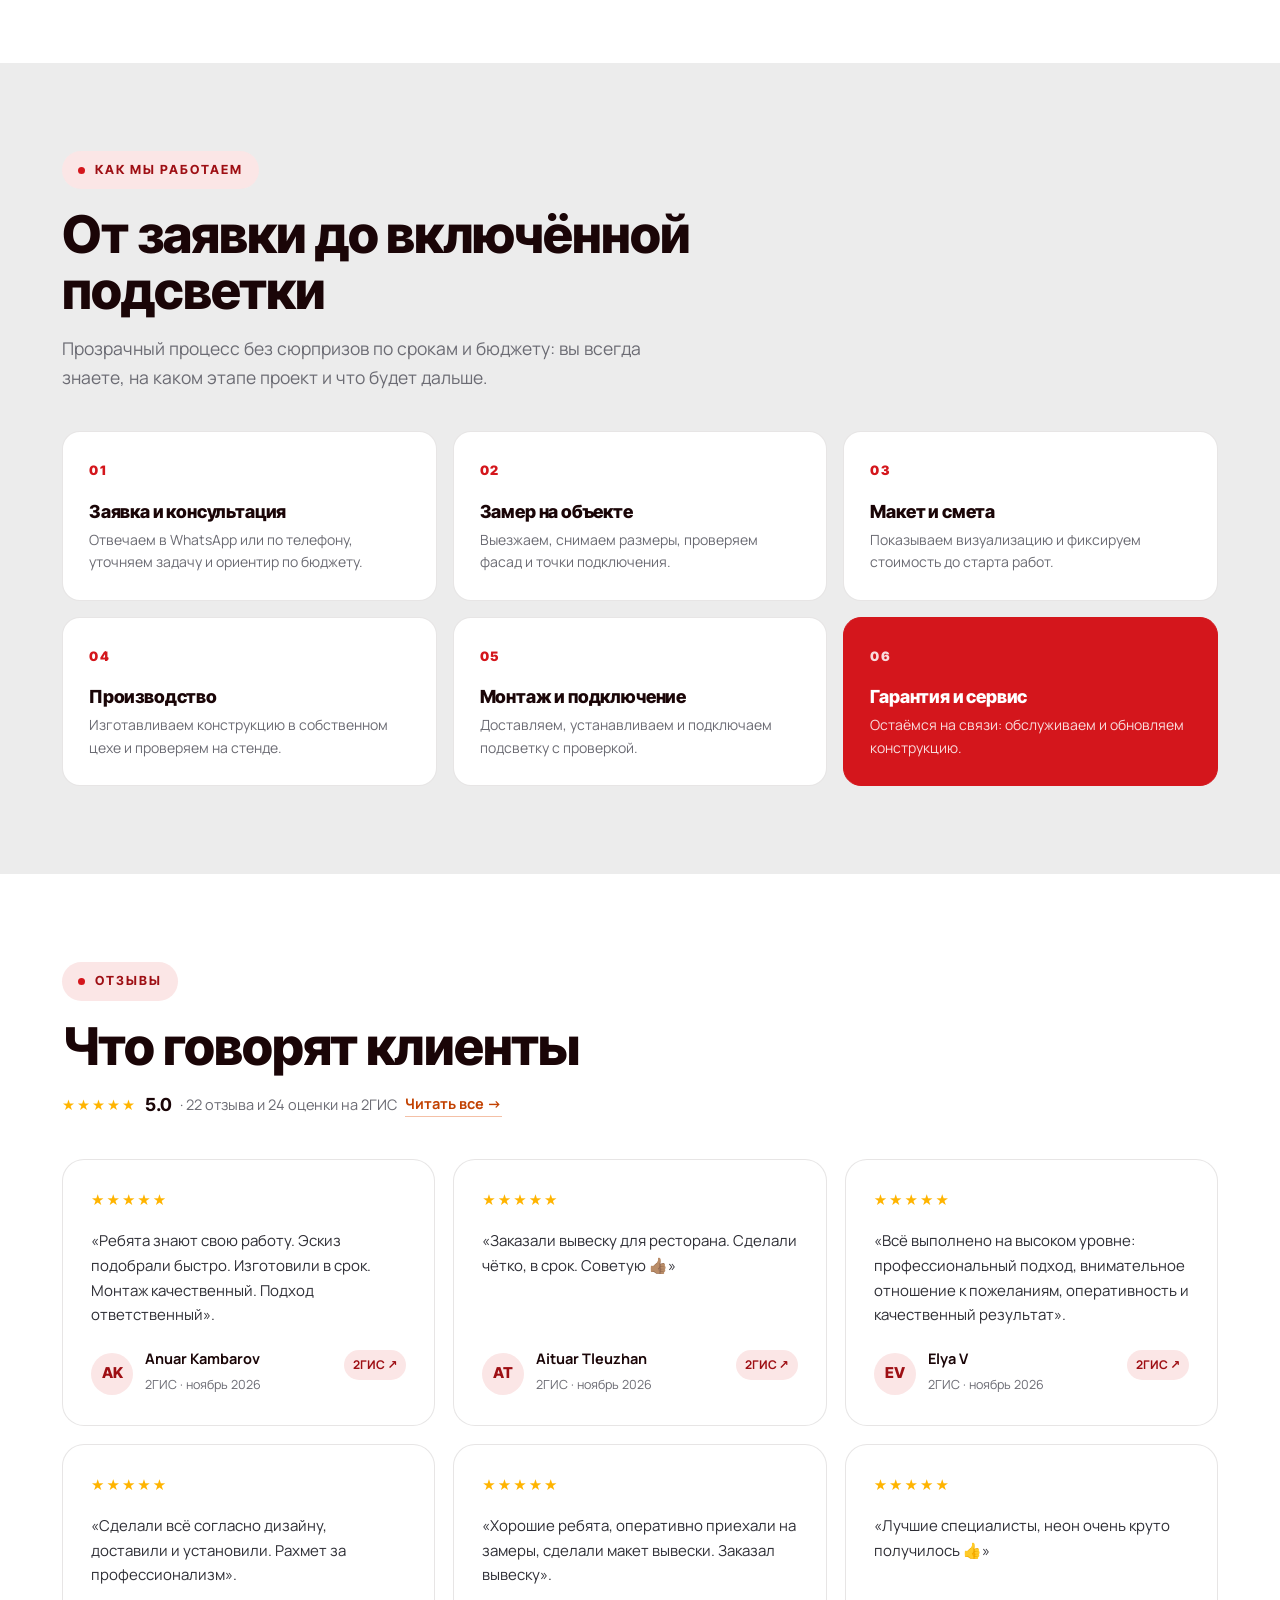
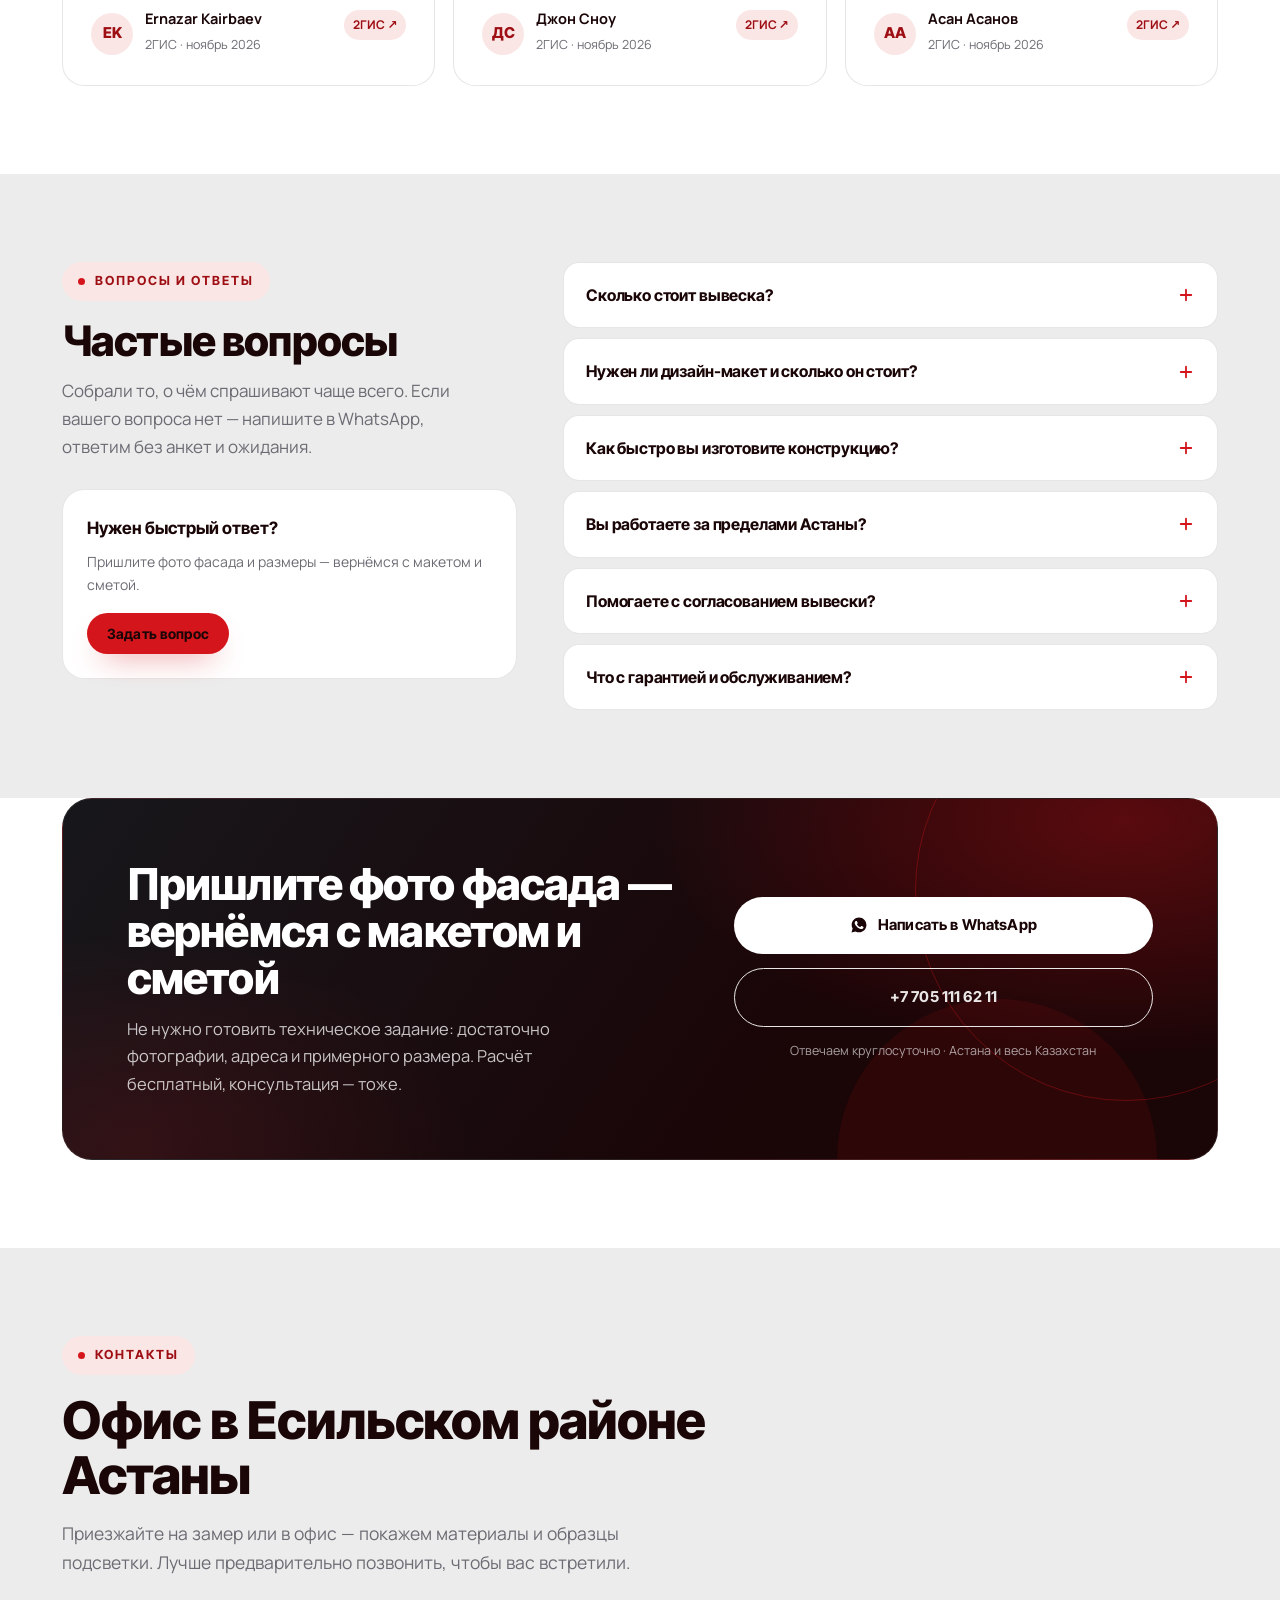
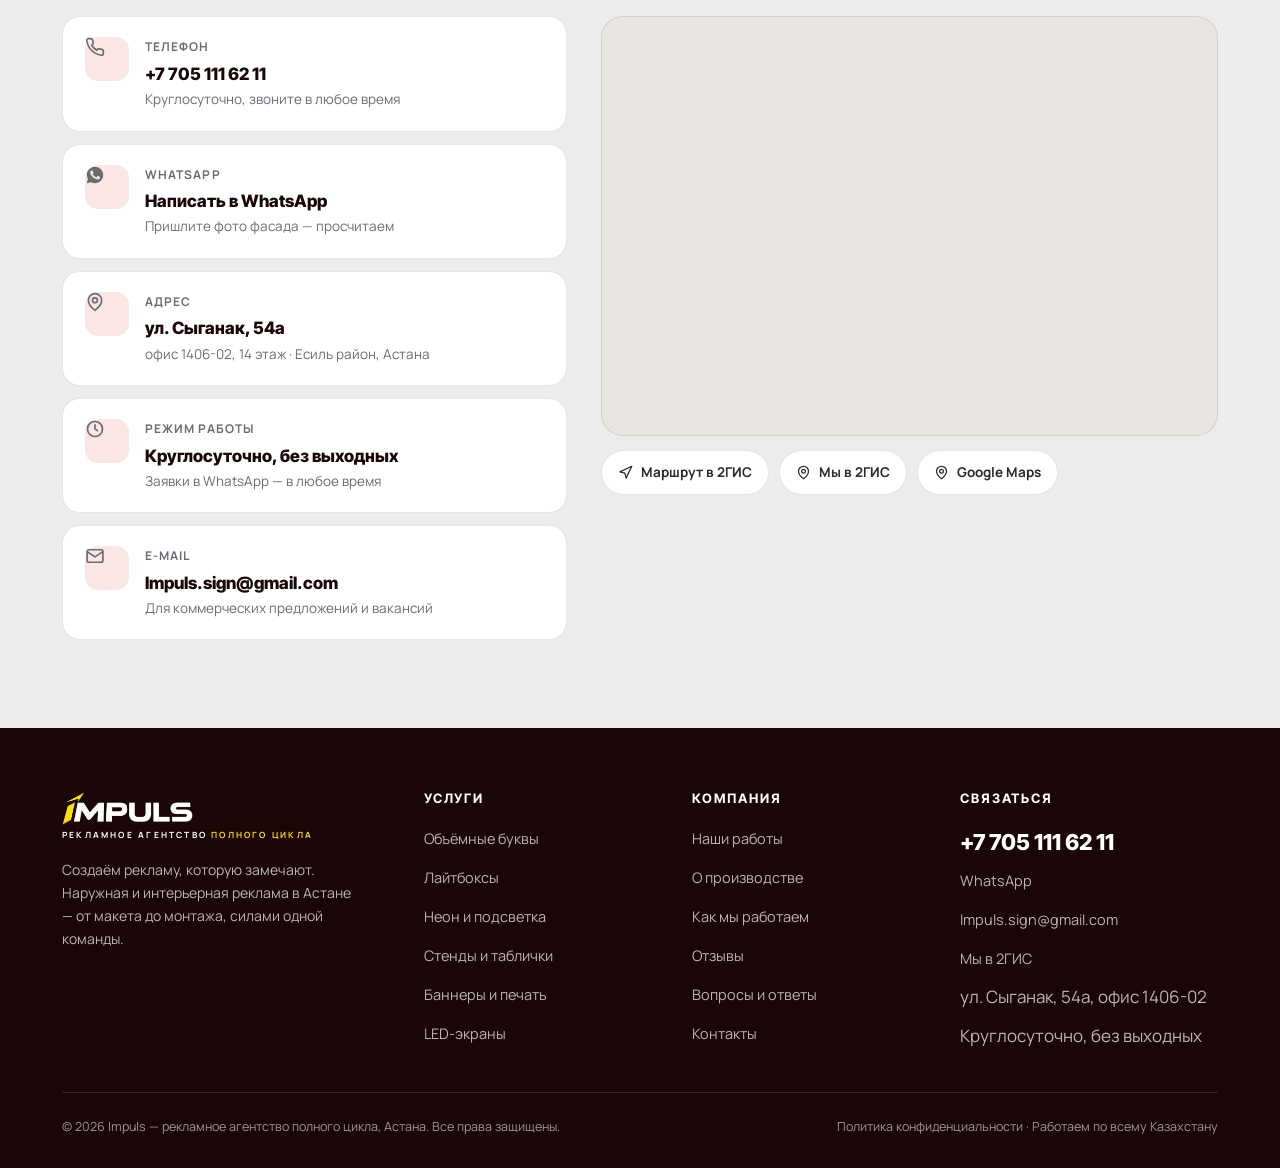
==== commit 93782044: "Deploy updated design: new logo, hero, intro, roulette section" ====
--- a/index.html
+++ b/index.html
@@ -6,7 +6,7 @@
 <title>Impuls — вывески, лайтбоксы и неон под ключ в Астане</title>
 <meta name="description" content="Рекламное агентство Impuls в Астане: наружная и интерьерная реклама под ключ. Объёмные буквы, лайтбоксы, неон, стенды, баннеры и LED-экраны. Собственное производство, бесплатный макет, монтаж и гарантия. ☎ +7 705 111 62 11">
 <meta name="keywords" content="вывески Астана, объёмные буквы Астана, лайтбоксы Астана, неон Астана, наружная реклама Астана, изготовление вывесок, рекламное агентство Астана, стенды, баннеры, LED-экраны">
-<meta name="theme-color" content="#0b0b0c">
+<meta name="theme-color" content="#1a0507">
 <meta name="format-detection" content="telephone=no">
 <link rel="canonical" href="https://impuls.kz/">
 
@@ -25,8 +25,8 @@
 
 <link rel="preconnect" href="https://fonts.googleapis.com">
 <link rel="preconnect" href="https://fonts.gstatic.com" crossorigin>
-<link href="https://fonts.googleapis.com/css2?family=Manrope:wght@400;500;600;700;800&family=Montserrat:wght@700;800;900&display=swap" rel="stylesheet">
-<link rel="stylesheet" href="assets/css/style.css?v=20261116d">
+<link href="https://fonts.googleapis.com/css2?family=Manrope:wght@400;500;600;700;800&family=Inter+Tight:wght@400;500;600;700;800&family=Montserrat:wght@700;800;900&display=swap" rel="stylesheet">
+<link rel="stylesheet" href="assets/css/style.css?v=20261118b">
 
 <script type="application/ld+json">
 {
@@ -126,9 +126,9 @@
 <!-- ================= HEADER ================= -->
 <header class="header" id="header">
   <div class="container header__inner">
-    <a class="logo" href="#top">
-      <span class="logo__mark" aria-hidden="true"></span>
-      <span class="logo__text"><span class="sr-only">I</span>MPULS<span class="logo__sub">Рекламное агентство</span></span>
+    <a class="logo" href="#top" aria-label="Impuls — рекламное агентство полного цикла, наверх">
+      <img class="logo__img" src="assets/logo.png" alt="Impuls" width="132" height="33">
+      <span class="logo__sub2">Рекламное агентство <b>полного цикла</b></span>
     </a>
 
     <nav class="nav" aria-label="Основная навигация">
@@ -169,59 +169,6 @@
 </nav>
 
 <main>
-<!-- ================= HERO ================= -->
-<section class="hero">
-  <div class="container hero__grid">
-    <div class="hero__copy">
-      <span class="eyebrow" data-reveal>Собственное производство · Астана</span>
-      <h1 data-reveal>Вывески, лайтбоксы и неон <em>под ключ</em> в Астане</h1>
-      <p class="hero__lead" data-reveal>Проектируем, производим и монтируем наружную и интерьерную рекламу. Бесплатный макет до оплаты, свой цех и монтажная бригада — отвечаем за результат целиком.</p>
-
-      <div class="hero__cta" data-reveal>
-        <a class="btn btn--wa" href="https://wa.me/77051116211?text=%D0%97%D0%B4%D1%80%D0%B0%D0%B2%D1%81%D1%82%D0%B2%D1%83%D0%B9%D1%82%D0%B5%21%20%D0%A5%D0%BE%D1%87%D1%83%20%D1%83%D0%B7%D0%BD%D0%B0%D1%82%D1%8C%20%D1%81%D1%82%D0%BE%D0%B8%D0%BC%D0%BE%D1%81%D1%82%D1%8C%20%D0%B2%D1%8B%D0%B2%D0%B5%D1%81%D0%BA%D0%B8" target="_blank" rel="noopener">
-          Написать в WhatsApp
-          <svg width="18" height="18" viewBox="0 0 24 24" fill="currentColor" aria-hidden="true"><path d="M12.04 2C6.6 2 2.2 6.4 2.2 11.84c0 1.74.46 3.44 1.32 4.94L2 22l5.34-1.4a9.8 9.8 0 0 0 4.7 1.2h.01c5.43 0 9.84-4.4 9.84-9.84C21.89 6.4 17.47 2 12.04 2Zm5.76 13.96c-.24.68-1.4 1.3-1.94 1.38-.5.08-1.12.11-1.8-.11-.42-.13-.96-.31-1.65-.6-2.9-1.25-4.79-4.16-4.93-4.35-.14-.19-1.18-1.57-1.18-3 0-1.42.75-2.12 1.02-2.4.27-.29.58-.36.78-.36.19 0 .39 0 .56.01.18.01.42-.07.66.5.24.58.82 2 .89 2.15.07.14.12.31.02.5-.1.19-.15.31-.29.48-.14.17-.3.38-.43.51-.14.14-.29.29-.12.57.17.29.74 1.22 1.59 1.98 1.09.97 2.01 1.27 2.29 1.41.29.14.46.12.63-.07.17-.19.72-.84.91-1.13.19-.29.39-.24.65-.14.26.09 1.67.79 1.96.93.29.14.48.22.55.34.07.12.07.68-.17 1.36Z"/></svg>
-        </a>
-        <button class="btn" data-open-modal>
-          Рассчитать стоимость
-          <svg width="16" height="16" viewBox="0 0 24 24" fill="none" stroke="currentColor" stroke-width="2.4" stroke-linecap="round" aria-hidden="true"><path d="M5 12h14M13 6l6 6-6 6"/></svg>
-        </button>
-        <a class="btn btn--ghost" href="#works">
-          Смотреть работы
-        </a>
-      </div>
-
-      <div class="hero__trust" data-reveal>
-        <div><svg width="18" height="18" viewBox="0 0 24 24" fill="none" stroke="currentColor" stroke-width="2.4" stroke-linecap="round" stroke-linejoin="round" aria-hidden="true"><path d="M20 6 9 17l-5-5"/></svg> Бесплатный макет</div>
-        <div><svg width="18" height="18" viewBox="0 0 24 24" fill="none" stroke="currentColor" stroke-width="2.4" stroke-linecap="round" stroke-linejoin="round" aria-hidden="true"><path d="M20 6 9 17l-5-5"/></svg> Монтаж и гарантия</div>
-        <div><svg width="18" height="18" viewBox="0 0 24 24" fill="none" stroke="currentColor" stroke-width="2.4" stroke-linecap="round" stroke-linejoin="round" aria-hidden="true"><path d="M20 6 9 17l-5-5"/></svg> Работаем 24/7</div>
-      </div>
-    </div>
-
-    <div class="hero__visual" data-reveal>
-      <div class="hero-slider" id="heroSlider" aria-label="Примеры наших работ">
-        <span class="hero-slider__badge"><i></i> Наши работы</span>
-        <div class="hero-slider__track" id="heroTrack">
-          <div class="hero-slider__slide"><img src="assets/works/work-01.jpg" alt="Объёмные буквы на фасаде — работа Impuls в Астане" width="1280" height="960" fetchpriority="high"></div>
-          <div class="hero-slider__slide"><img src="assets/works/work-06.jpg" alt="Световая вывеска магазина — работа Impuls" width="1440" height="1080" loading="lazy"></div>
-          <div class="hero-slider__slide"><img src="assets/works/work-08.jpg" alt="Лайтбокс с подсветкой — работа Impuls" width="1440" height="1080" loading="lazy"></div>
-          <div class="hero-slider__slide"><img src="assets/works/work-12.jpg" alt="Вывеска входной группы — работа Impuls" width="1440" height="968" loading="lazy"></div>
-          <div class="hero-slider__slide"><img src="assets/works/work-16.jpg" alt="Неоновая вывеска в интерьере — работа Impuls" width="1200" height="1600" loading="lazy"></div>
-        </div>
-        <div class="hero-slider__dots" id="heroDots" role="tablist" aria-label="Фотографии работ"></div>
-      </div>
-
-      <div class="hero__float">
-        <div>
-          <span class="star">★★★★★</span>
-          <strong>5.0</strong>
-          <small>рейтинг на 2ГИС · 22 отзыва</small>
-        </div>
-      </div>
-    </div>
-  </div>
-</section>
-
 <!-- ================= PARTNERS ================= -->
 <section class="partners" aria-labelledby="partnersTitle">
   <div class="container partners__inner">
@@ -233,6 +180,121 @@
       <a href="https://invivo.kz/" target="_blank" rel="noopener" aria-label="INVIVO">
         <img src="assets/partners/invivo.svg" alt="INVIVO" width="148" height="30" loading="lazy" decoding="async">
       </a>
+    </div>
+  </div>
+</section>
+
+<!-- ================= HERO ================= -->
+<section class="rh" id="hero">
+  <img class="rh__bg" src="assets/works/work-20.jpg" alt="Объёмная вывеска с подсветкой — работа Impuls" width="1600" height="1200" fetchpriority="high">
+  <div class="rh__shade" aria-hidden="true"></div>
+  <div class="container rh__grid">
+    <p class="rh__kicker">ВАШИ ИДЕИ —<br>НАШ ИМПУЛЬС/<small>Наружная и интерьерная реклама под ключ: от макета до монтажа.</small></p>
+    <div class="rh__main">
+      <h1>ВЫВЕСКИ,<br>ЛАЙТБОКСЫ<br>И НЕОН В АСТАНЕ</h1>
+      <p class="rh__text">Проектируем, производим и монтируем рекламу в собственном цеху. Бесплатный макет до оплаты.</p>
+      <div class="rh__cta">
+        <a class="btn btn--wa btn--lg" href="https://wa.me/77051116211?text=%D0%97%D0%B4%D1%80%D0%B0%D0%B2%D1%81%D1%82%D0%B2%D1%83%D0%B9%D1%82%D0%B5%21%20%D0%A5%D0%BE%D1%87%D1%83%20%D1%83%D0%B7%D0%BD%D0%B0%D1%82%D1%8C%20%D1%81%D1%82%D0%BE%D0%B8%D0%BC%D0%BE%D1%81%D1%82%D1%8C%20%D0%B2%D1%8B%D0%B2%D0%B5%D1%81%D0%BA%D0%B8" target="_blank" rel="noopener">Написать в WhatsApp <svg width="18" height="18" viewBox="0 0 24 24" fill="currentColor" aria-hidden="true"><path d="M12.04 2C6.6 2 2.2 6.4 2.2 11.84c0 1.74.46 3.44 1.32 4.94L2 22l5.34-1.4a9.8 9.8 0 0 0 4.7 1.2h.01c5.43 0 9.84-4.4 9.84-9.84C21.89 6.4 17.47 2 12.04 2Zm5.76 13.96c-.24.68-1.4 1.3-1.94 1.38-.5.08-1.12.11-1.8-.11-.42-.13-.96-.31-1.65-.6-2.9-1.25-4.79-4.16-4.93-4.35-.14-.19-1.18-1.57-1.18-3 0-1.42.75-2.12 1.02-2.4.27-.29.58-.36.78-.36.19 0 .39 0 .56.01.18.01.42-.07.66.5.24.58.82 2 .89 2.15.07.14.12.31.02.5-.1.19-.15.31-.29.48-.14.17-.3.38-.43.51-.14.14-.29.29-.12.57.17.29.74 1.22 1.59 1.98 1.09.97 2.01 1.27 2.29 1.41.29.14.46.12.63-.07.17-.19.72-.84.91-1.13.19-.29.39-.24.65-.14.26.09 1.67.79 1.96.93.29.14.48.22.55.34.07.12.07.68-.17 1.36Z"/></svg></a>
+        <a class="rh__round" href="#works" aria-label="Смотреть работы"><svg width="22" height="22" viewBox="0 0 24 24" fill="none" stroke="currentColor" stroke-width="1.6" stroke-linecap="round" stroke-linejoin="round" aria-hidden="true"><path d="M7 17 17 7M8 7h9v9"/></svg></a>
+      </div>
+    </div>
+    <div class="rh__cards">
+      <div class="rh__card rh__card--white"><strong>5.0</strong><span>рейтинг на 2ГИС<br>22 отзыва</span></div>
+      <div class="rh__card rh__card--glass"><b>Бесплатный макет</b><span>Покажем вывеску на вашем фасаде до оплаты и старта производства.</span></div>
+    </div>
+    <div class="rh__chips" aria-hidden="true"><span>ОБЪЁМНЫЕ БУКВЫ</span><span>ЛАЙТБОКСЫ</span><span>НЕОН</span></div>
+  </div>
+</section>
+
+<!-- ================= INTRO ================= -->
+<section class="ri">
+  <div class="container ri__grid">
+    <span class="ri__star" aria-hidden="true"><svg class="ast" viewBox="0 0 24 24" aria-hidden="true"><path fill="currentColor" d="M10.6 1h2.8l-.5 8 6.4-4.8 1.4 2.4-7.4 3.9 7.4 3.9-1.4 2.4-6.4-4.8.5 8h-2.8l.5-8-6.4 4.8-1.4-2.4 7.4-3.9-7.4-3.9 1.4-2.4 6.4 4.8Z"/></svg></span>
+    <h2 class="rt ri__title" data-reveal>IMPULS ДЕЛАЕТ ВЫВЕСКИ <span class="rt__pill" aria-hidden="true"></span> КОТОРЫЕ <span class="rt__grey">ЗАМЕТНО ОТЛИЧАЮТ</span> ВАШ БИЗНЕС <span class="rt__grey">ОТ ВСЕХ ОСТАЛЬНЫХ</span></h2>
+    <p class="ri__text" data-reveal>Мы разрабатываем, изготавливаем и монтируем рекламные конструкции сами — без субподряда. Дизайн, цех и монтажная бригада в одной команде.</p>
+    <a class="ri__link" href="#works">НАШИ<br>ПОСЛЕДНИЕ<br>ПРОЕКТЫ</a>
+    <div class="ri__photos" data-reveal>
+      <img src="assets/works/thumb/work-01.jpg" alt="Объёмные буквы на фасаде — Impuls" width="720" height="540" loading="lazy">
+      <img src="assets/works/thumb/work-21.jpg" alt="Неоновая вывеска — Impuls" width="720" height="540" loading="lazy">
+      <img src="assets/works/thumb/work-11.jpg" alt="Логотип на ресепшен — Impuls" width="720" height="540" loading="lazy">
+    </div>
+  </div>
+</section>
+
+<!-- ================= GROW / ROULETTE ================= -->
+<section class="rg" id="grow">
+  <div class="container">
+    <h2 class="rt rg__title" data-reveal>ВСЁ, <span class="rt__grey">ЧТО НУЖНО</span> ВАШЕМУ<br><span class="rt__grey">БИЗНЕСУ</span> ДЛЯ ЗАМЕТНОСТИ</h2>
+    <p class="rg__text" data-reveal>Impuls делает наружную и интерьерную рекламу полного цикла — от идеи и макета до монтажа и гарантийного сервиса. Листайте примеры наших работ.</p>
+  </div>
+  <div class="roulette" id="roulette" role="region" aria-roledescription="карусель" aria-label="Наши работы">
+    <div class="roulette__stage" id="rouletteStage" tabindex="0">
+        <article class="rcard" data-i="0" aria-label="Входные группы">
+          <img src="assets/works/thumb/work-16.jpg" alt="Вывеска входной группы с золотыми буквами — Impuls" width="720" height="960" fetchpriority="high" draggable="false">
+          <span class="rcard__tag">01</span>
+          <div class="rcard__cap"><b>Входные группы</b><small>Фасады и подсветка</small></div>
+        </article>
+        <article class="rcard" data-i="1" aria-label="Лайтбоксы">
+          <img src="assets/works/thumb/work-04.jpg" alt="Лайтбоксы с логотипами — Impuls" width="720" height="960" fetchpriority="high" draggable="false">
+          <span class="rcard__tag">02</span>
+          <div class="rcard__cap"><b>Лайтбоксы</b><small>Световые короба</small></div>
+        </article>
+        <article class="rcard" data-i="2" aria-label="Объёмные буквы">
+          <img src="assets/works/thumb/work-01.jpg" alt="Объёмные буквы на фасаде — Impuls" width="720" height="960" fetchpriority="high" draggable="false">
+          <span class="rcard__tag">03</span>
+          <div class="rcard__cap"><b>Объёмные буквы</b><small>Свет и без света</small></div>
+        </article>
+        <article class="rcard" data-i="3" aria-label="Неон">
+          <img src="assets/works/thumb/work-21.jpg" alt="Цветная неоновая вывеска — Impuls" width="720" height="960" loading="lazy" draggable="false">
+          <span class="rcard__tag">04</span>
+          <div class="rcard__cap"><b>Неон</b><small>Для интерьеров и витрин</small></div>
+        </article>
+        <article class="rcard" data-i="4" aria-label="Интерьерная реклама">
+          <img src="assets/works/thumb/work-11.jpg" alt="Логотип на ресепшен — Impuls" width="720" height="960" loading="lazy" draggable="false">
+          <span class="rcard__tag">05</span>
+          <div class="rcard__cap"><b>Интерьерная реклама</b><small>Ресепшен и логотипы</small></div>
+        </article>
+        <article class="rcard" data-i="5" aria-label="Подсветка и логотипы">
+          <img src="assets/works/thumb/work-20.jpg" alt="Объёмная вывеска с подсветкой — Impuls" width="720" height="960" loading="lazy" draggable="false">
+          <span class="rcard__tag">06</span>
+          <div class="rcard__cap"><b>Подсветка и логотипы</b><small>Контражур, объём</small></div>
+        </article>
+        <article class="rcard" data-i="6" aria-label="Стенды и таблички">
+          <img src="assets/works/thumb/work-07.jpg" alt="Информационный стенд — Impuls" width="720" height="960" loading="lazy" draggable="false">
+          <span class="rcard__tag">07</span>
+          <div class="rcard__cap"><b>Стенды и таблички</b><small>Информационные стенды</small></div>
+        </article>
+        <article class="rcard" data-i="7" aria-label="Оформление фасадов">
+          <img src="assets/works/thumb/work-12.jpg" alt="Оформление фасада ЖК — Impuls" width="720" height="960" loading="lazy" draggable="false">
+          <span class="rcard__tag">08</span>
+          <div class="rcard__cap"><b>Оформление фасадов</b><small>Комплексно под ключ</small></div>
+        </article>
+    </div>
+    <div class="roulette__bar">
+      <button class="round-btn round-btn--light" id="roulettePrev" aria-label="Предыдущая работа">
+        <svg width="20" height="20" viewBox="0 0 24 24" fill="none" stroke="currentColor" stroke-width="2.2" stroke-linecap="round" stroke-linejoin="round" aria-hidden="true"><path d="M15 18 9 12l6-6"/></svg>
+      </button>
+      <span class="roulette__count" id="rouletteCount" aria-live="polite">01 / 08</span>
+      <button class="round-btn round-btn--light" id="rouletteNext" aria-label="Следующая работа">
+        <svg width="20" height="20" viewBox="0 0 24 24" fill="none" stroke="currentColor" stroke-width="2.2" stroke-linecap="round" stroke-linejoin="round" aria-hidden="true"><path d="m9 6 6 6-6 6"/></svg>
+      </button>
+    </div>
+  </div>
+</section>
+
+<!-- ================= STATEMENT ================= -->
+<section class="rs">
+  <div class="container">
+    <h2 class="rt rs__title" data-reveal>ПРЕВРАЩАЕМ ИДЕИ <span class="rt__pill rt__pill--dark" aria-hidden="true"></span> В ВЫВЕСКИ<br><span class="rt__grey">ОТ ЭСКИЗА ДО МОНТАЖА —</span><br>РЕЗУЛЬТАТ, КОТОРЫЙ ВИДНО</h2>
+    <div class="rs__row" data-reveal>
+      <img src="assets/works/thumb/work-16.jpg" alt="Входная группа ресторана — Impuls" width="720" height="960" loading="lazy">
+      <a class="rs__feature" href="#works">
+        <span class="rs__star" aria-hidden="true"><svg class="ast" viewBox="0 0 24 24" aria-hidden="true"><path fill="currentColor" d="M10.6 1h2.8l-.5 8 6.4-4.8 1.4 2.4-7.4 3.9 7.4 3.9-1.4 2.4-6.4-4.8.5 8h-2.8l.5-8-6.4 4.8-1.4-2.4 7.4-3.9-7.4-3.9 1.4-2.4 6.4 4.8Z"/></svg></span>
+        <b>Изучите работы<br>нашей <span class="rs__pill"></span> команды</b>
+        <i class="rs__go" aria-hidden="true">›</i>
+      </a>
+      <img src="assets/works/thumb/work-12.jpg" alt="Оформление фасада — Impuls" width="720" height="540" loading="lazy">
+      <a class="rs__btn" href="https://wa.me/77051116211?text=%D0%97%D0%B4%D1%80%D0%B0%D0%B2%D1%81%D1%82%D0%B2%D1%83%D0%B9%D1%82%D0%B5%21%20%D0%A5%D0%BE%D1%87%D1%83%20%D1%83%D0%B7%D0%BD%D0%B0%D1%82%D1%8C%20%D1%81%D1%82%D0%BE%D0%B8%D0%BC%D0%BE%D1%81%D1%82%D1%8C%20%D0%B2%D1%8B%D0%B2%D0%B5%D1%81%D0%BA%D0%B8" target="_blank" rel="noopener">НАПИСАТЬ В WHATSAPP <svg width="22" height="22" viewBox="0 0 24 24" fill="none" stroke="currentColor" stroke-width="1.6" stroke-linecap="round" stroke-linejoin="round" aria-hidden="true"><path d="M7 17 17 7M8 7h9v9"/></svg></a>
     </div>
   </div>
 </section>
@@ -765,10 +827,10 @@
   <div class="container">
     <div class="footer__grid">
       <div>
-        <a class="logo" href="#top">
-          <span class="logo__mark" aria-hidden="true"></span>
-          <span class="logo__text"><span class="sr-only">I</span>MPULS<span class="logo__sub">Рекламное агентство</span><span class="sr-only"> — наверх</span></span>
-        </a>
+        <a class="logo" href="#top" aria-label="Impuls — рекламное агентство полного цикла, наверх">
+      <img class="logo__img" src="assets/logo.png" alt="Impuls" width="132" height="33">
+      <span class="logo__sub2">Рекламное агентство <b>полного цикла</b></span>
+    </a>
         <p class="footer__about">Создаём рекламу, которую замечают. Наружная и интерьерная реклама в Астане — от макета до монтажа, силами одной команды.</p>
       </div>
 
@@ -893,5 +955,6 @@
 </div>
 
 <script src="assets/js/app.js?v=20261116d"></script>
+<script src="assets/js/roulette.js?v=20261118b"></script>
 </body>
 </html>
--- a/assets/css/style.css
+++ b/assets/css/style.css
@@ -1,24 +1,24 @@
-﻿/* ============================================================
+/* ============================================================
    IMPULS — рекламное агентство полного цикла, Астана
    Палитра: белый / оранжевый / чёрный
    ============================================================ */
 
 :root {
   --white: #ffffff;
-  --paper: #f7f5f2;
-  --ink: #0b0b0c;
-  --ink-soft: #16161a;
+  --paper: #ececec;
+  --ink: #1a0507;
+  --ink-soft: #2a080b;
   --muted: #6b6b73;
-  --line: rgba(11, 11, 12, 0.1);
-  --orange: #ff6a00;
-  --orange-deep: #e04a00;
-  --orange-soft: #fff1e6;
+  --line: rgba(26, 5, 7, 0.1);
+  --orange: #d4161c;
+  --orange-deep: #9e0f14;
+  --orange-soft: #fbe6e6;
   --radius: 22px;
   --radius-sm: 14px;
-  --shadow: 0 24px 60px -28px rgba(11, 11, 12, 0.35);
-  --shadow-soft: 0 18px 40px -30px rgba(11, 11, 12, 0.45);
+  --shadow: 0 24px 60px -28px rgba(26, 5, 7, 0.35);
+  --shadow-soft: 0 18px 40px -30px rgba(26, 5, 7, 0.45);
   --container: 1200px;
-  --font-display: "Montserrat", "Segoe UI", system-ui, -apple-system, sans-serif;
+  --font-display: "Inter Tight", "Montserrat", "Segoe UI", system-ui, -apple-system, sans-serif;
   --font-body: "Manrope", "Segoe UI", system-ui, -apple-system, sans-serif;
   --ease: cubic-bezier(0.22, 1, 0.36, 1);
 }
@@ -48,10 +48,10 @@
 
 button { font-family: inherit; }
 
-::selection { background: rgba(255, 106, 0, 0.28); }
+::selection { background: rgba(212, 22, 28, 0.28); }
 
 :focus-visible {
-  outline: 3px solid rgba(255, 106, 0, 0.6);
+  outline: 3px solid rgba(212, 22, 28, 0.6);
   outline-offset: 3px;
   border-radius: 6px;
 }
@@ -98,7 +98,7 @@
   font-weight: 700;
   letter-spacing: 0.16em;
   text-transform: uppercase;
-  color: #b03c00;
+  color: #9e0f14;
   background: var(--orange-soft);
   border-radius: 999px;
   padding: 9px 16px;
@@ -159,7 +159,7 @@
   letter-spacing: 0.01em;
   cursor: pointer;
   transition: transform 0.3s var(--ease), box-shadow 0.3s var(--ease), background 0.25s;
-  box-shadow: 0 14px 30px -16px rgba(255, 106, 0, 0.85);
+  box-shadow: 0 14px 30px -16px rgba(212, 22, 28, 0.85);
   white-space: nowrap;
 }
 
@@ -220,7 +220,7 @@
   display: block;
   width: 10px;
   height: 27px;
-  background: linear-gradient(180deg, #ff8a2b, var(--orange) 45%, var(--orange-deep));
+  background: linear-gradient(180deg, #ef3b3f, var(--orange) 45%, var(--orange-deep));
   transform: skewX(-16deg);
   border-radius: 2px;
   flex: none;
@@ -278,11 +278,11 @@
   transition: background 0.2s, color 0.2s;
 }
 
-.nav a:hover { background: rgba(11, 11, 12, 0.06); }
+.nav a:hover { background: rgba(26, 5, 7, 0.06); }
 
 .nav a.is-active {
   background: var(--orange-soft);
-  color: #b03c00;
+  color: #9e0f14;
 }
 
 .header__actions { display: flex; align-items: center; gap: 12px; }
@@ -366,8 +366,8 @@
   padding: 132px 0 72px;
   overflow: hidden;
   background:
-    radial-gradient(900px 520px at 78% -8%, rgba(255, 106, 0, 0.16), transparent 62%),
-    radial-gradient(700px 420px at 4% 12%, rgba(255, 106, 0, 0.08), transparent 60%),
+    radial-gradient(900px 520px at 78% -8%, rgba(212, 22, 28, 0.16), transparent 62%),
+    radial-gradient(700px 420px at 4% 12%, rgba(212, 22, 28, 0.08), transparent 60%),
     var(--white);
 }
 
@@ -399,7 +399,7 @@
   right: 0;
   bottom: 0.06em;
   height: 0.32em;
-  background: rgba(255, 106, 0, 0.14);
+  background: rgba(212, 22, 28, 0.14);
   z-index: -1;
   border-radius: 6px;
 }
@@ -508,7 +508,7 @@
   display: inline-flex;
   align-items: center;
   gap: 8px;
-  background: rgba(11, 11, 12, 0.55);
+  background: rgba(26, 5, 7, 0.55);
   backdrop-filter: blur(10px);
   border: 1px solid rgba(255, 255, 255, 0.16);
   color: #fff;
@@ -530,8 +530,8 @@
 }
 
 @keyframes pulse {
-  0%, 100% { box-shadow: 0 0 0 0 rgba(255, 106, 0, 0.6); }
-  50% { box-shadow: 0 0 0 7px rgba(255, 106, 0, 0); }
+  0%, 100% { box-shadow: 0 0 0 0 rgba(212, 22, 28, 0.6); }
+  50% { box-shadow: 0 0 0 7px rgba(212, 22, 28, 0); }
 }
 
 .hero__float {
@@ -634,7 +634,7 @@
   width: 220px;
   height: 220px;
   border-radius: 50%;
-  background: radial-gradient(circle, rgba(255, 106, 0, 0.14), transparent 70%);
+  background: radial-gradient(circle, rgba(212, 22, 28, 0.14), transparent 70%);
   opacity: 0;
   transition: opacity 0.4s;
 }
@@ -642,7 +642,7 @@
 .service:hover {
   transform: translateY(-4px);
   box-shadow: var(--shadow-soft);
-  border-color: rgba(255, 106, 0, 0.32);
+  border-color: rgba(212, 22, 28, 0.32);
 }
 
 .service:hover::before { opacity: 1; }
@@ -701,7 +701,7 @@
   font-family: var(--font-display);
   font-size: 13.5px;
   font-weight: 700;
-  color: #b03c00;
+  color: #9e0f14;
   text-align: left;
   transition: color 0.2s;
 }
@@ -711,13 +711,13 @@
 .service__cta:hover svg { transform: translateX(4px); }
 
 .service--accent {
-  background: linear-gradient(155deg, #17171b, #0b0b0c 60%);
+  background: linear-gradient(155deg, #17171b, #1a0507 60%);
   border-color: #26262c;
   color: #fff;
 }
 
 .service--accent p { color: rgba(255, 255, 255, 0.66); }
-.service--accent .service__icon { background: rgba(255, 106, 0, 0.16); color: var(--orange); }
+.service--accent .service__icon { background: rgba(212, 22, 28, 0.16); color: var(--orange); }
 .service--accent .service__tags span { background: rgba(255, 255, 255, 0.08); color: rgba(255, 255, 255, 0.8); }
 
 /* Что входит в проект */
@@ -829,7 +829,7 @@
   padding: 26px 30px;
   border-radius: var(--radius);
   background: linear-gradient(120deg, #fff6ee, #fff 60%);
-  border: 1px solid rgba(255, 106, 0, 0.24);
+  border: 1px solid rgba(212, 22, 28, 0.24);
 }
 
 .services__note p { font-size: 16px; max-width: 640px; }
@@ -1041,7 +1041,7 @@
 
 .audience:hover {
   transform: translateY(-3px);
-  border-color: rgba(255, 106, 0, 0.34);
+  border-color: rgba(212, 22, 28, 0.34);
   box-shadow: var(--shadow-soft);
 }
 
@@ -1129,7 +1129,7 @@
   position: absolute;
   right: 18px;
   bottom: 18px;
-  background: rgba(11, 11, 12, 0.72);
+  background: rgba(26, 5, 7, 0.72);
   backdrop-filter: blur(10px);
   border: 1px solid rgba(255, 255, 255, 0.18);
   border-radius: 16px;
@@ -1247,7 +1247,7 @@
   flex: none;
   font-size: 12px;
   font-weight: 700;
-  color: #b03c00;
+  color: #9e0f14;
   padding: 5px 9px;
   border-radius: 999px;
   background: var(--orange-soft);
@@ -1320,7 +1320,7 @@
   transition: border-color 0.25s;
 }
 
-.faq__item[open] { border-color: rgba(255, 106, 0, 0.4); }
+.faq__item[open] { border-color: rgba(212, 22, 28, 0.4); }
 
 .faq__item summary {
   list-style: none;
@@ -1354,9 +1354,9 @@
   overflow: hidden;
   border-radius: 30px;
   background:
-    radial-gradient(760px 380px at 92% 6%, rgba(255, 106, 0, 0.34), transparent 62%),
-    radial-gradient(520px 320px at 6% 96%, rgba(255, 106, 0, 0.14), transparent 65%),
-    linear-gradient(125deg, #17171b, #0b0b0c 64%);
+    radial-gradient(760px 380px at 92% 6%, rgba(212, 22, 28, 0.34), transparent 62%),
+    radial-gradient(520px 320px at 6% 96%, rgba(212, 22, 28, 0.14), transparent 65%),
+    linear-gradient(125deg, #17171b, #1a0507 64%);
   color: #fff;
   padding: 62px clamp(24px, 5vw, 70px);
   display: grid;
@@ -1374,7 +1374,7 @@
   width: 420px;
   height: 420px;
   border-radius: 50%;
-  border: 1px solid rgba(255, 106, 0, 0.35);
+  border: 1px solid rgba(212, 22, 28, 0.35);
 }
 
 .cta::after {
@@ -1385,7 +1385,7 @@
   width: 320px;
   height: 320px;
   border-radius: 50%;
-  background: rgba(255, 106, 0, 0.1);
+  background: rgba(212, 22, 28, 0.1);
 }
 
 .cta h2 { font-size: clamp(28px, 3.6vw, 44px); margin-bottom: 14px; }
@@ -1420,7 +1420,7 @@
   transition: border-color 0.25s, transform 0.25s var(--ease);
 }
 
-.contact-item:hover { border-color: rgba(255, 106, 0, 0.4); transform: translateY(-2px); }
+.contact-item:hover { border-color: rgba(212, 22, 28, 0.4); transform: translateY(-2px); }
 
 .contact-item__icon {
   width: 44px;
@@ -1490,7 +1490,7 @@
   transition: background 0.2s, border-color 0.2s;
 }
 
-.map-actions a:hover { background: var(--orange-soft); border-color: rgba(255, 106, 0, 0.35); }
+.map-actions a:hover { background: var(--orange-soft); border-color: rgba(212, 22, 28, 0.35); }
 
 /* ---------- Footer ---------- */
 
@@ -1687,7 +1687,7 @@
   cursor: pointer;
 }
 
-.consent a { color: #b03c00; font-weight: 700; }
+.consent a { color: #9e0f14; font-weight: 700; }
 .consent.is-invalid { color: #b42318; }
 
 .field input:focus,
@@ -1893,3 +1893,375 @@
 .works__rail .work.is-active::before,
 .works__rail .work:hover::before { opacity: 1; }
 
+
+/* ============================================================
+   v20261117 — тёмная шапка с настоящим логотипом, партнёры сверху,
+   первый экран «рулетка» из фото работ (как в референсе клиента)
+   ============================================================ */
+
+/* ---------- Header: dark, real logo ---------- */
+.header { background: rgba(26, 5, 7, 0.92); }
+.header.is-stuck { border-bottom-color: rgba(255, 255, 255, 0.1); box-shadow: 0 10px 30px -22px rgba(0, 0, 0, 0.9); }
+.nav a { color: #e6e6eb; }
+.nav a:hover { background: rgba(255, 255, 255, 0.1); }
+.nav a.is-active { background: rgba(212, 22, 28, 0.22); color: #ffb27a; }
+.header__phone { color: #fff; }
+.header__phone span { color: #a4a4af; }
+
+.logo { flex-direction: column; align-items: flex-start; gap: 6px; }
+.logo__img { height: 33px; width: auto; display: block; }
+.logo__sub2 {
+  font-family: var(--font-body);
+  font-size: 8.5px;
+  font-weight: 700;
+  letter-spacing: 0.26em;
+  text-transform: uppercase;
+  color: #fff;
+  white-space: nowrap;
+  line-height: 1;
+}
+.logo__sub2 b { font-weight: 700; color: #ffd60a; }
+
+/* ---------- Partners: top strip under the header ---------- */
+.partners { margin-top: 78px; padding: 14px 0; background: var(--paper); }
+.partners__row a { height: 28px; }
+
+/* ---------- Hero: roulette ---------- */
+.hero--roulette {
+  padding: 34px 0 54px;
+  background:
+    radial-gradient(900px 420px at 85% -10%, rgba(212, 22, 28, 0.18), transparent 62%),
+    radial-gradient(700px 380px at 5% 0%, rgba(212, 22, 28, 0.08), transparent 60%),
+    var(--paper);
+}
+.hero2__head {
+  display: flex;
+  align-items: center;
+  justify-content: space-between;
+  gap: 18px 40px;
+  flex-wrap: wrap;
+}
+.hero--roulette h1 {
+  font-size: clamp(30px, 3.9vw, 50px);
+  line-height: 1.06;
+  margin: 0;
+  max-width: 760px;
+  text-wrap: balance;
+}
+.hero--roulette .hero__cta { margin: 0; }
+.btn--lg { padding: 18px 30px; font-size: 16px; }
+
+.roulette { position: relative; margin-top: 26px; }
+.roulette__stage {
+  --cw: 300px;
+  --ch: 400px;
+  position: relative;
+  height: calc(var(--ch) + 56px);
+  overflow: hidden;
+  touch-action: pan-y;
+  user-select: none;
+  -webkit-user-select: none;
+  cursor: grab;
+  outline: none;
+}
+.roulette__stage.is-drag { cursor: grabbing; }
+.rcard {
+  position: absolute;
+  left: 50%;
+  top: 50%;
+  width: var(--cw);
+  height: var(--ch);
+  margin: calc(var(--ch) / -2) 0 0 calc(var(--cw) / -2);
+  border-radius: 24px;
+  overflow: hidden;
+  background: var(--ink);
+  box-shadow: 0 34px 60px -34px rgba(26, 5, 7, 0.75);
+  transition: transform 0.7s var(--ease), opacity 0.5s var(--ease), box-shadow 0.5s;
+  will-change: transform;
+  cursor: pointer;
+}
+.rcard img { width: 100%; height: 100%; object-fit: cover; pointer-events: none; }
+.rcard::after {
+  content: "";
+  position: absolute;
+  inset: 0;
+  background: linear-gradient(to top, rgba(26, 5, 7, 0.82), rgba(26, 5, 7, 0) 52%);
+  pointer-events: none;
+}
+.rcard.is-center { box-shadow: 0 50px 80px -36px rgba(212, 22, 28, 0.55), 0 24px 44px -26px rgba(26, 5, 7, 0.8); }
+.rcard__tag {
+  position: absolute;
+  top: 14px;
+  left: 14px;
+  z-index: 2;
+  background: rgba(26, 5, 7, 0.55);
+  backdrop-filter: blur(8px);
+  -webkit-backdrop-filter: blur(8px);
+  border: 1px solid rgba(255, 255, 255, 0.22);
+  color: #fff;
+  font-family: var(--font-display);
+  font-size: 11.5px;
+  font-weight: 800;
+  letter-spacing: 0.08em;
+  padding: 6px 11px;
+  border-radius: 999px;
+}
+.rcard__cap {
+  position: absolute;
+  left: 18px;
+  right: 18px;
+  bottom: 18px;
+  z-index: 2;
+  color: #fff;
+  display: flex;
+  flex-direction: column;
+  gap: 5px;
+}
+.rcard__cap b { font-family: var(--font-display); font-size: 21px; font-weight: 800; letter-spacing: -0.01em; line-height: 1.1; }
+.rcard__cap small { font-size: 12.5px; font-weight: 600; color: rgba(255, 255, 255, 0.78); }
+.rcard.is-center .rcard__cap b { color: #fff; }
+.rcard.is-center .rcard__tag { background: var(--orange); border-color: var(--orange); }
+
+.roulette__bar { display: flex; align-items: center; justify-content: center; gap: 16px; margin-top: 8px; }
+.roulette__count { font-family: var(--font-display); font-weight: 800; font-size: 14px; letter-spacing: 0.08em; color: #3a3a42; min-width: 64px; text-align: center; }
+.round-btn--light { background: #fff; color: var(--ink); border: 1px solid var(--line); }
+.round-btn--light:hover { background: var(--ink); color: #fff; }
+
+.hero2__foot { margin-top: 26px; display: flex; align-items: center; justify-content: space-between; gap: 18px 40px; flex-wrap: wrap; }
+.hero2__foot .hero__lead { max-width: 560px; font-size: 17px; }
+.hero2__foot .hero__trust { border-top: 0; padding-top: 0; }
+.hero2__foot .hero__trust strong { font-family: var(--font-display); }
+.hero2__foot .star { color: #ffb400; letter-spacing: 1px; }
+
+@media (max-width: 900px) {
+  .partners { margin-top: 68px; }
+  .hero--roulette { padding: 26px 0 44px; }
+  .roulette__stage { --cw: 250px; --ch: 340px; }
+  .hero2__head { flex-direction: column; align-items: flex-start; }
+}
+@media (max-width: 640px) {
+  .roulette__stage { --cw: min(66vw, 250px); --ch: min(88vw, 340px); }
+  .rcard__cap b { font-size: 18px; }
+  .hero--roulette .hero__cta { width: 100%; }
+  .hero--roulette .hero__cta .btn { flex: 1 1 100%; }
+  .logo__sub2 { font-size: 7px; letter-spacing: 0.2em; }
+  .logo__img { height: 28px; }
+}
+@media (prefers-reduced-motion: reduce) {
+  .rcard { transition: none; }
+}
+
+/* fixes v20261117b */
+.nav a { white-space: nowrap; padding: 10px 11px; }
+.header__inner { gap: 20px; }
+.hero--roulette { padding: 20px 0 44px; }
+.hero--roulette h1 { font-size: clamp(28px, 3.3vw, 42px); flex: 1 1 480px; max-width: 640px; }
+.hero--roulette .hero__cta { flex: 0 0 auto; flex-wrap: nowrap; }
+.roulette { margin-top: 14px; }
+.roulette__stage { --ch: 380px; }
+@media (max-width: 900px) { .hero--roulette .hero__cta { flex-wrap: wrap; } }
+@media (max-width: 900px) {
+  .hero--roulette h1 { flex: none; max-width: none; }
+  .header__actions { margin-left: auto; }
+}
+@media (max-width: 640px) {
+  .partners__row a { height: 20px; }
+  .hero--roulette h1 { font-size: 28px; }
+}
+
+/* ============================================================
+   v20261118 — стиль как на референсе клиента:
+   тёмно-красный первый экран, крупные заголовки капсом, светлые секции, карусель карточек
+   ============================================================ */
+:root { --red: #d4161c; --red-deep: #7a0a10; --maroon: #3a0509; --grey-word: #a79fa0; }
+
+/* partners strip: dark, logos in white */
+.partners { background: var(--ink); border-bottom: 1px solid rgba(255, 255, 255, 0.08); }
+.partners__label { color: #a98f91; }
+.partners__row a { filter: brightness(0) invert(1); opacity: 0.7; }
+.partners__row a:hover { filter: brightness(0) invert(1); opacity: 1; }
+
+/* big two-tone headings */
+.rt {
+  font-family: "Inter Tight", "Manrope", sans-serif;
+  font-weight: 500;
+  text-transform: uppercase;
+  letter-spacing: -0.045em;
+  line-height: 0.95;
+  color: var(--maroon);
+  font-size: clamp(34px, 5.3vw, 74px);
+  margin: 0;
+  text-wrap: balance;
+}
+.rt__grey { color: var(--grey-word); }
+.rt__pill {
+  display: inline-block;
+  width: 1.55em;
+  height: 0.72em;
+  margin: 0 0.06em;
+  vertical-align: -0.04em;
+  border-radius: 999px;
+  background: radial-gradient(circle at 30% 50%, #ff5b50 0 22%, transparent 23%), linear-gradient(90deg, var(--red), var(--red-deep));
+  box-shadow: inset 0 0 0 0.06em rgba(255, 255, 255, 0.25);
+}
+.rt__pill--dark { background: radial-gradient(circle at 70% 50%, #ff5b50 0 22%, transparent 23%), linear-gradient(90deg, #1a0507, #6a0a10); }
+
+/* ---------- HERO ---------- */
+.rh {
+  position: relative;
+  overflow: hidden;
+  min-height: min(720px, calc(100svh - 132px));
+  background: #3a0509;
+  color: #fff;
+  display: flex;
+}
+.rh__bg {
+  position: absolute;
+  inset: 0;
+  width: 100%;
+  height: 100%;
+  object-fit: cover;
+  filter: grayscale(1) contrast(1.15) brightness(0.95);
+  mix-blend-mode: luminosity;
+  opacity: 0.95;
+}
+.rh__shade {
+  position: absolute;
+  inset: 0;
+  background:
+    radial-gradient(900px 520px at 78% 30%, rgba(255, 70, 50, 0.65), transparent 65%),
+    linear-gradient(180deg, rgba(122, 10, 16, 0.78), rgba(58, 5, 9, 0.9) 85%),
+    #5a070c;
+  mix-blend-mode: multiply;
+}
+.rh::after { content: ""; position: absolute; inset: 0; background: linear-gradient(180deg, rgba(26, 5, 7, 0) 55%, rgba(26, 5, 7, 0.55)); pointer-events: none; }
+.rh__grid {
+  position: relative;
+  z-index: 2;
+  display: grid;
+  grid-template-columns: 1fr 1fr;
+  grid-template-rows: 1fr auto;
+  gap: 24px 40px;
+  padding-top: 34px;
+  padding-bottom: 34px;
+  width: 100%;
+}
+.rh__kicker {
+  grid-column: 1;
+  grid-row: 1;
+  margin: 0;
+  font-family: "Inter Tight", sans-serif;
+  font-weight: 500;
+  font-size: 15px;
+  line-height: 1.1;
+  letter-spacing: -0.01em;
+  align-self: start;
+  max-width: 220px;
+}
+.rh__kicker small { display: block; margin-top: 12px; font-family: var(--font-body); font-size: 11px; line-height: 1.45; letter-spacing: 0; opacity: 0.7; }
+.rh__main { grid-column: 2; grid-row: 1; text-align: right; display: flex; flex-direction: column; align-items: flex-end; align-self: start; }
+.rh h1 {
+  margin: 0;
+  font-family: "Inter Tight", sans-serif;
+  font-weight: 500;
+  text-transform: uppercase;
+  letter-spacing: -0.05em;
+  line-height: 0.92;
+  font-size: clamp(40px, 6.2vw, 92px);
+  color: #fff;
+}
+.rh__text { margin: 18px 0 0; max-width: 360px; font-size: 14px; line-height: 1.5; color: rgba(255, 255, 255, 0.82); }
+.rh__cta { margin-top: 20px; display: flex; align-items: center; gap: 12px; flex-wrap: wrap; justify-content: flex-end; }
+.rh__round {
+  width: 56px; height: 56px; border-radius: 50%;
+  border: 1px solid rgba(255, 255, 255, 0.7);
+  display: inline-flex; align-items: center; justify-content: center;
+  color: #fff; transition: background 0.3s, color 0.3s, transform 0.3s var(--ease);
+}
+.rh__round:hover { background: #fff; color: var(--red-deep); transform: rotate(45deg); }
+.rh__cards { grid-column: 1; grid-row: 2; display: flex; gap: 12px; align-items: stretch; flex-wrap: wrap; }
+.rh__card { border-radius: 14px; padding: 14px 16px; }
+.rh__card--white { background: #fff; color: var(--ink); min-width: 150px; display: flex; flex-direction: column; justify-content: space-between; gap: 18px; }
+.rh__card--white strong { font-family: "Inter Tight", sans-serif; font-size: 42px; font-weight: 500; letter-spacing: -0.05em; line-height: 1; }
+.rh__card--white span { font-size: 11px; line-height: 1.35; color: #6d5a5c; }
+.rh__card--glass { max-width: 230px; background: rgba(255, 255, 255, 0.16); border: 1px solid rgba(255, 255, 255, 0.28); backdrop-filter: blur(12px); -webkit-backdrop-filter: blur(12px); display: flex; flex-direction: column; gap: 6px; }
+.rh__card--glass b { font-size: 14px; }
+.rh__card--glass span { font-size: 11px; line-height: 1.4; opacity: 0.85; }
+.rh__chips { grid-column: 2; grid-row: 2; display: flex; gap: 8px; justify-content: flex-end; align-items: flex-end; flex-wrap: wrap; }
+.rh__chips span { font-size: 9.5px; font-weight: 700; letter-spacing: 0.14em; padding: 7px 12px; border-radius: 999px; background: rgba(255, 255, 255, 0.14); border: 1px solid rgba(255, 255, 255, 0.28); backdrop-filter: blur(8px); -webkit-backdrop-filter: blur(8px); }
+
+/* ---------- INTRO ---------- */
+.ri { background: var(--paper); padding: 70px 0 60px; }
+.ri__grid { position: relative; display: grid; grid-template-columns: 90px 1fr; gap: 24px 30px; }
+.ri__star { color: var(--red); }
+.ast { width: 34px; height: 34px; display: block; }
+.ri__title { grid-column: 2; }
+.ri__text { grid-column: 2; max-width: 360px; margin: 4px 0 0; font-size: 13.5px; line-height: 1.55; color: #6d5a5c; }
+.ri__link { grid-column: 1; grid-row: 3; align-self: end; font-size: 12px; font-weight: 700; line-height: 1.15; text-decoration: underline; text-underline-offset: 3px; color: var(--maroon); }
+.ri__photos { grid-column: 2; grid-row: 3; display: grid; grid-template-columns: repeat(3, 1fr); gap: 16px; max-width: 760px; margin-left: auto; }
+.ri__photos img { width: 100%; aspect-ratio: 3 / 4; object-fit: cover; border-radius: 14px; box-shadow: 0 24px 40px -28px rgba(58, 5, 9, 0.7); }
+.ri__photos img:nth-child(2) { margin-top: 28px; }
+
+/* ---------- GROW / ROULETTE ---------- */
+.rg { background: var(--paper); padding: 40px 0 70px; overflow: hidden; }
+.rg__title { text-align: center; font-size: clamp(30px, 4.6vw, 64px); }
+.rg__text { text-align: center; max-width: 440px; margin: 16px auto 8px; font-size: 13px; line-height: 1.55; color: #6d5a5c; }
+.rg .roulette { margin-top: 26px; }
+.rg .rcard { border-radius: 18px; background: linear-gradient(160deg, #7a0a10, #2a0508); box-shadow: 0 30px 50px -30px rgba(58, 5, 9, 0.8); }
+.rg .rcard img { mix-blend-mode: normal; }
+.rg .rcard::after { background: linear-gradient(to top, rgba(42, 5, 8, 0.92), rgba(122, 10, 16, 0.25) 55%, rgba(122, 10, 16, 0.12)); }
+.rg .rcard__cap { flex-direction: row; align-items: flex-end; justify-content: space-between; gap: 12px; }
+.rg .rcard__cap b { font-family: "Inter Tight", sans-serif; font-weight: 500; font-size: 23px; letter-spacing: -0.04em; max-width: 60%; }
+.rg .rcard__cap small { max-width: 40%; text-align: left; font-size: 9.5px; line-height: 1.35; color: rgba(255, 255, 255, 0.7); }
+.rg .rcard.is-center { box-shadow: 0 40px 60px -28px rgba(212, 22, 28, 0.5), 0 22px 40px -24px rgba(26, 5, 7, 0.85); }
+.rg .rcard__tag { background: rgba(26, 5, 7, 0.4); text-transform: uppercase; font-family: var(--font-body); font-size: 9px; letter-spacing: 0.12em; }
+.rg .rcard.is-center .rcard__tag { background: rgba(255, 255, 255, 0.92); color: var(--red-deep); border-color: transparent; }
+.rg .roulette__count { color: var(--maroon); }
+
+/* ---------- STATEMENT ---------- */
+.rs { background: var(--paper); padding: 30px 0 90px; }
+.rs__title { text-align: right; font-size: clamp(30px, 4.6vw, 64px); }
+.rs__row { margin-top: 44px; display: flex; align-items: center; justify-content: center; gap: 18px; flex-wrap: wrap; }
+.rs__row > img { height: 250px; width: 200px; object-fit: cover; border-radius: 14px; }
+.rs__row > img:last-of-type { width: 220px; }
+.rs__feature {
+  position: relative; display: flex; flex-direction: column; justify-content: flex-end; gap: 10px;
+  width: 340px; height: 300px; padding: 20px; border-radius: 18px; color: #fff; overflow: hidden;
+  background: radial-gradient(240px 200px at 50% 20%, rgba(255, 90, 70, 0.9), transparent 70%), linear-gradient(160deg, #e0262b, #6a0a10);
+  box-shadow: 0 36px 60px -34px rgba(212, 22, 28, 0.8);
+}
+.rs__feature b { font-family: "Inter Tight", sans-serif; font-weight: 500; font-size: 22px; letter-spacing: -0.03em; line-height: 1.12; max-width: 220px; }
+.rs__star { position: absolute; left: 20px; top: 18px; color: #fff; opacity: 0.9; }
+.rs__star .ast { width: 22px; height: 22px; }
+.rs__pill { display: inline-block; width: 1.5em; height: 0.7em; border-radius: 999px; background: rgba(255, 255, 255, 0.25); border: 1px solid rgba(255, 255, 255, 0.6); vertical-align: -0.05em; }
+.rs__go { position: absolute; right: 18px; bottom: 18px; width: 38px; height: 38px; border-radius: 50%; background: #fff; color: var(--red); display: grid; place-items: center; font-style: normal; font-size: 24px; line-height: 1; transition: transform 0.3s var(--ease); }
+.rs__feature:hover .rs__go { transform: translateX(4px); }
+.rs__btn { display: inline-flex; align-items: center; gap: 10px; padding: 14px 22px; border: 1px solid var(--maroon); border-radius: 999px; color: var(--maroon); font-size: 11px; font-weight: 800; letter-spacing: 0.12em; transition: background 0.3s, color 0.3s; }
+.rs__btn:hover { background: var(--maroon); color: #fff; }
+
+/* ---------- responsive ---------- */
+@media (max-width: 900px) {
+  .rh { min-height: 0; }
+  .rh__grid { grid-template-columns: 1fr; grid-template-rows: auto; padding-top: 26px; padding-bottom: 28px; }
+  .rh__kicker, .rh__main, .rh__cards, .rh__chips { grid-column: 1; grid-row: auto; }
+  .rh__main { text-align: left; align-items: flex-start; }
+  .rh__cta { justify-content: flex-start; }
+  .rh__chips { justify-content: flex-start; }
+  .rh__cards { order: 3; }
+  .ri { padding: 46px 0 40px; }
+  .ri__grid { grid-template-columns: 1fr; }
+  .ri__title, .ri__text, .ri__photos { grid-column: 1; }
+  .ri__link { grid-column: 1; grid-row: auto; }
+  .ri__photos { max-width: none; }
+  .rs__title { text-align: left; }
+  .rs__row > img { display: none; }
+  .rs__feature { width: 100%; }
+}
+@media (max-width: 640px) {
+  .rt { font-size: clamp(30px, 9.2vw, 44px); }
+  .rh h1 { font-size: clamp(38px, 12vw, 56px); }
+  .rg .rcard__cap b { font-size: 19px; }
+}
+.rh__grid { grid-template-columns: 0.7fr 1.3fr; }
+.rh h1 { font-size: clamp(38px, 5.6vw, 82px); }
+@media (max-width: 900px) { .rh__grid { grid-template-columns: 1fr; } }
